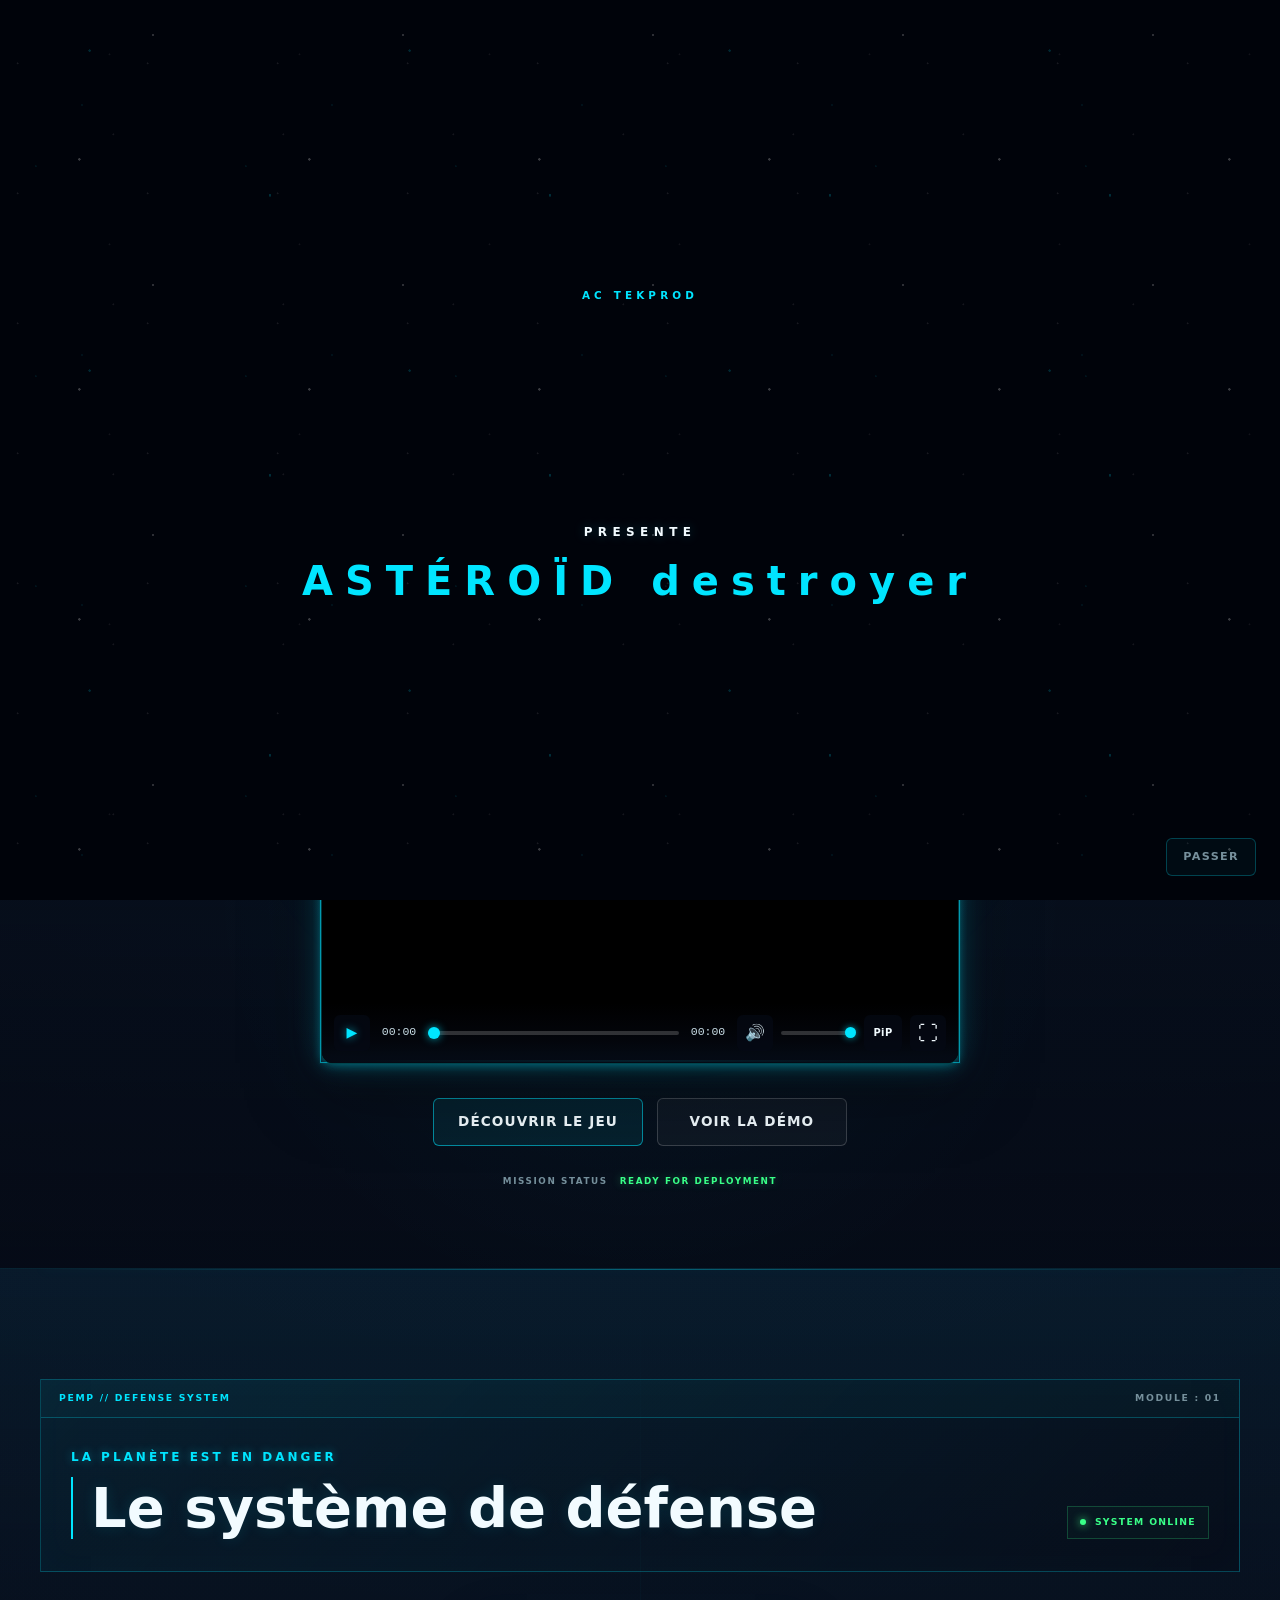
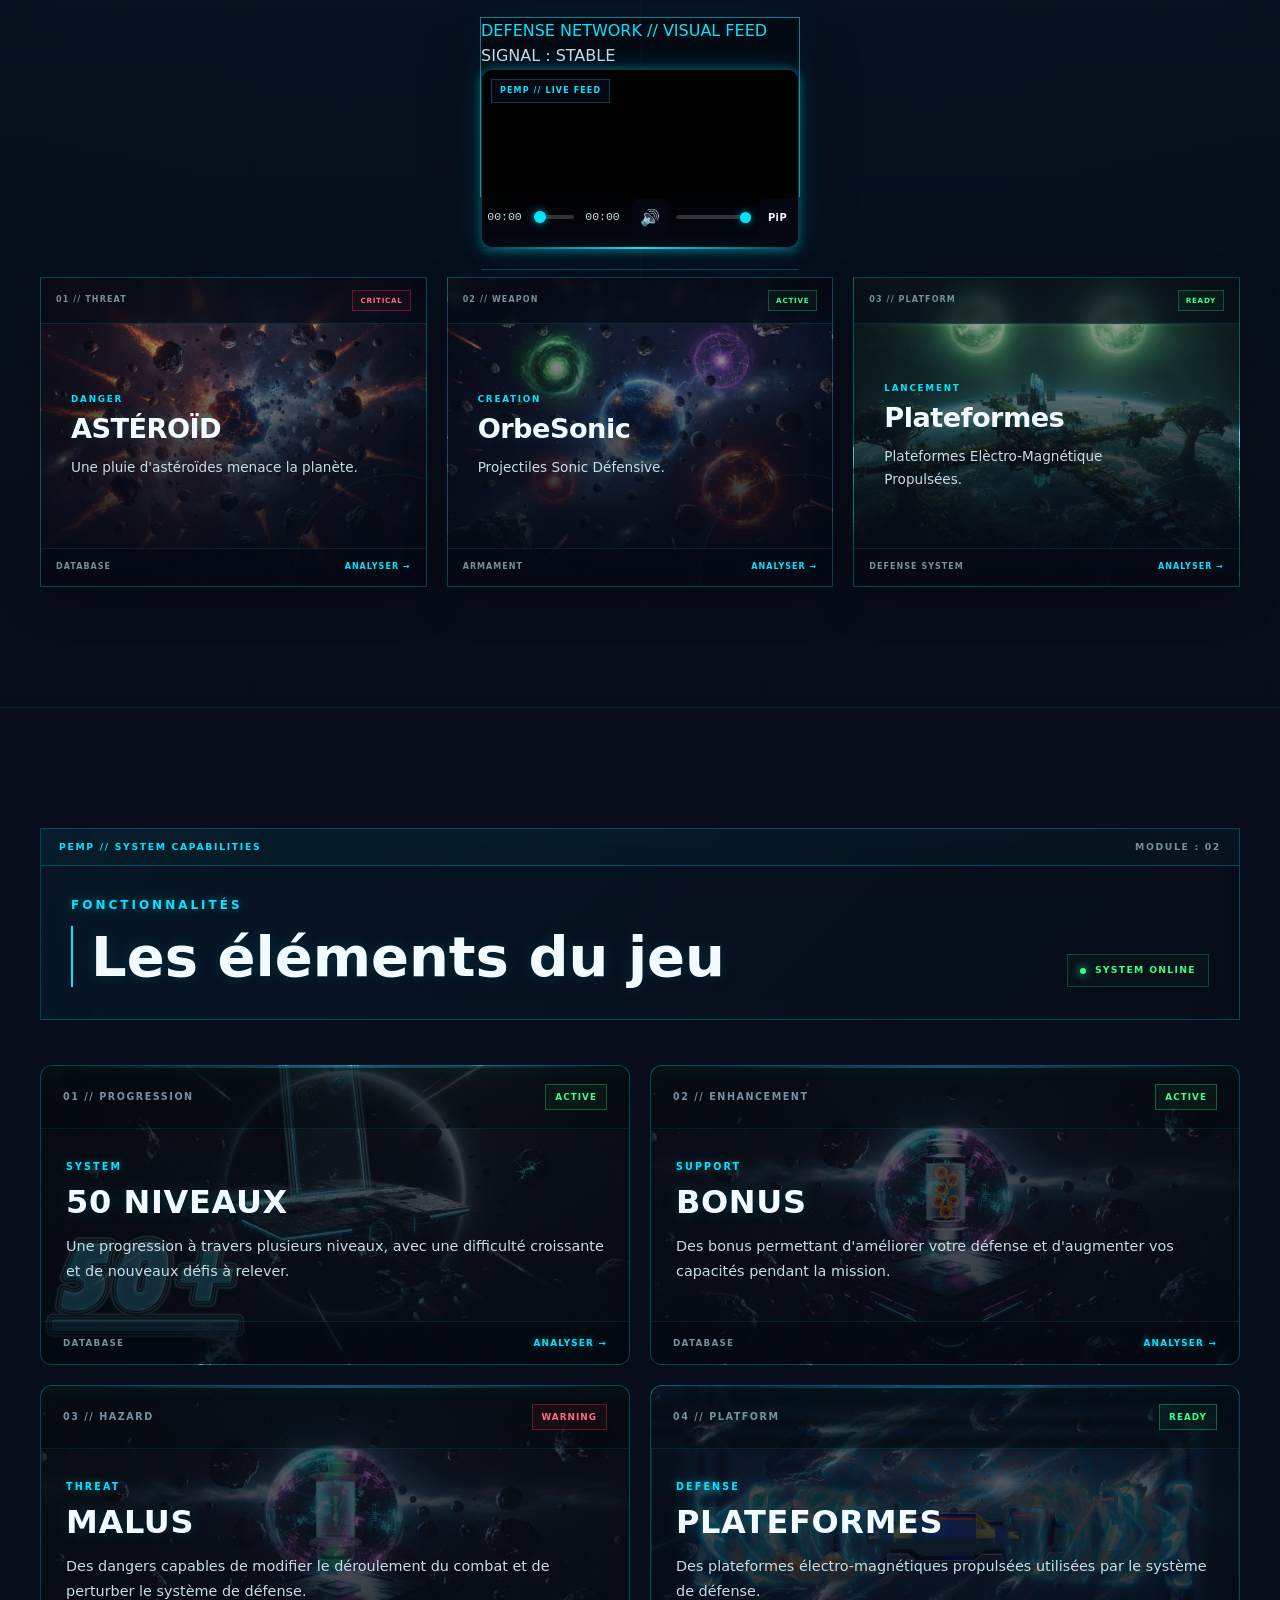
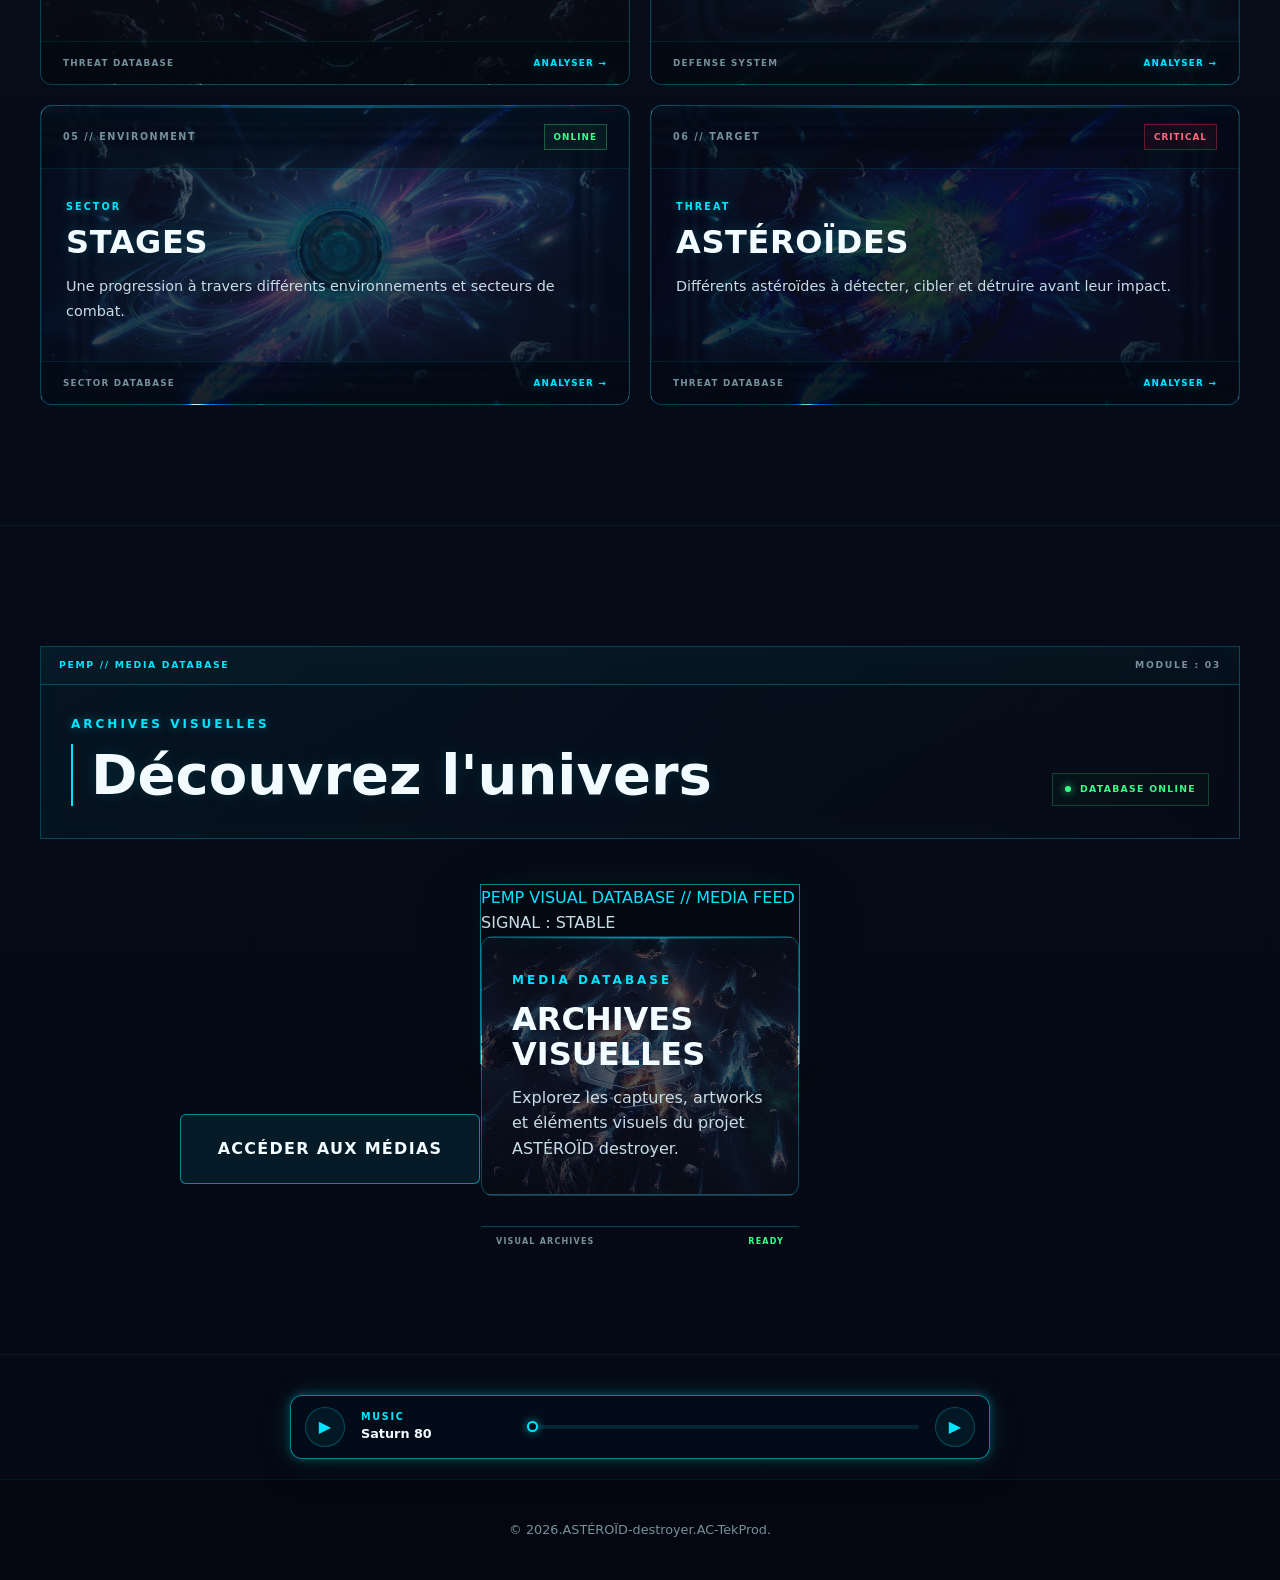
==== index.html @ c59e317c "Update index.html" ====
<!DOCTYPE html>
<html lang="fr">
<head>
    <meta charset="UTF-8">

    <meta name="viewport" content="width=device-width, initial-scale=1.0">

    <meta name="description" content="Asteroid Destroyer — Défendez la planète contre les astéroïdes.">

    <title>ASTÉROÏD destroyer</title>

    <link rel="stylesheet" href="css/style.css">
    <link rel="stylesheet" href="css/responsive.css">
    <link rel="stylesheet" href="css/animations.css">
    <link rel="stylesheet" href="css/video-player.css">
    <link rel="stylesheet" href="css/music-player.css">

</head>

<body>

    <!-- =====================================================
     INTRODUCTION
     ===================================================== -->

<div
    id="intro"
    class="intro"
    aria-hidden="false"
>

        <div class="intro-stars"></div>

        <div class="intro-content">

        <div class="intro-particles"></div>

        <img
             class="intro-asteroid"
             src="gif/meteor.gif"
             alt="BIENVENU"
>

        <div class="intro-sonic"></div>

        <div class="intro-brand">

    <p class="intro-logo-subtitle">
        AC TEKPROD
    </p>

    <div class="intro-logo">

        <div class="intro-radar"></div>

        <div class="intro-scan"></div>

        <img
            src="gif/logo.gif"
            alt="ASTÉROÏD destroyer"
        >

    </div>

    <h1>
        PRESENTE
    </h1>

    <p class="intro-logo-name">
        ASTÉROÏD destroyer
    </p>

</div>

    </div>

    <button
        id="intro-skip"
        class="intro-skip"
        type="button"
    >
        Passer
    </button>

</div>


    <!-- SITE PRINCIPAL -->
    <div id="site">

       <!-- NAVIGATION -->
<header id="header">

    <nav class="navbar">

        <!-- LOGO -->
        <a href="index.html" class="logo">
            ASTÉROÏD destroyer
        </a>


        <!-- BOUTON MENU MOBILE -->
        <button
            class="menu-toggle"
            type="button"
            aria-label="Ouvrir le menu"
            aria-expanded="false"
            aria-controls="main-menu"
        >
            <span></span>
            <span></span>
            <span></span>
        </button>


        <!-- MENU -->
        <div
            class="nav-menu"
            id="main-menu"
        >

            <a
            href="index.html"
            class="nav-link"
        >
                Accueil
            </a>

        <a
            href="jeu.html"
            class="nav-link"
        >
                Le jeu
            </a>

            <a
                href="medias.html"
                class="nav-link"
            >
                Médias
            </a>

            <a
                href="demo.html"
                class="nav-link"
            >
                Démo
            </a>

        </div>

    </nav>

</header>

        <!-- =====================
               CONTENU PRINCIPAL
             ===================== --> 
        
        <main>

<!-- =====================================================
 HERO
 ===================================================== -->

<section id="hero" class="briefing-hero">

    <div class="hero-content">

        <div class="briefing-header">
            <span>PEMP // COMMAND NETWORK</span>
            <span>CONNECTION : ONLINE</span>
        </div>

        <p class="hero-label">
            DÉFENDEZ LA PLANÈTE
        </p>

        <div class="briefing-alert">
            <span class="briefing-alert-dot"></span>
            MENACE PLANÉTAIRE DÉTECTÉE
        </div>

        <h1>
            <span>ASTÉROÏD</span>
            <span>destroyer</span>
        </h1>

        <p class="hero-description">
            La planète est sous attaque.
            Prenez le contrôle du système de défense
            et détruisez les astéroïdes avant l'impact.
        </p>

        <div class="briefing-status-grid">

            <div>
                <span>MENACE</span>
                <strong>CRITIQUE</strong>
            </div>

            <div>
                <span>DÉFENSE</span>
                <strong class="status-online">ACTIVE</strong>
            </div>

            <div>
                <span>SYSTÈME</span>
                <strong>PEMP</strong>
            </div>

        </div>

        <p class="hero-gameplay-label">
            APERÇU DU GAMEPLAY
        </p>

        <div class="video-placeholder video-size-large">

            <video
                data-video-player
                preload="metadata"
                poster="gif/logo.gif"
            >

                <source
                    src="video/Teaser.mp4"
                    type="video/mp4"
                >

                Votre navigateur ne supporte pas la lecture vidéo.

            </video>

        </div>

        <div class="hero-actions">

            <a
                href="jeu.html"
                class="btn"
            >
                Découvrir le jeu
            </a>

            <a
                href="demo.html"
                class="btn btn-secondary"
            >
                Voir la démo
            </a>

        </div>

        <div class="briefing-footer">
            <span>MISSION STATUS</span>
            <strong>READY FOR DEPLOYMENT</strong>
        </div>

    </div>

</section>


<!-- =================================================
 CONCEPT
 ===================================================== -->

<section id="concept" class="command-section">

    <div class="section-content">

        <!-- EN-TÊTE DU BRIEFING -->

        <div class="command-section-header">

            <div class="command-section-topline">
                <span>PEMP // DEFENSE SYSTEM</span>
                <span>MODULE : 01</span>
            </div>

            <div class="command-section-title">

                <div>
                    <p class="section-label">
                        La planète est en danger
                    </p>

                    <h2>
                        Le système de défense
                    </h2>
                </div>

                <div class="command-status">
                    <span class="command-status-dot"></span>
                    SYSTEM ONLINE
                </div>

            </div>

        </div>


        <!-- VIDÉO DE PRÉSENTATION -->

        <div class="command-feed">

            <div class="command-feed-header">

                <span>
                    DEFENSE NETWORK // VISUAL FEED
                </span>

                <span>
                    SIGNAL : STABLE
                </span>

            </div>

            <div class="video-placeholder video-size-small-landscape">

                <video
                    data-video-player
                    preload="metadata"
                    poster="gif/logo.gif"
                >

                    <source
                        src="video/presentation.mp4"
                        type="video/mp4"
                    >

                    Votre navigateur ne supporte pas la lecture vidéo.

                </video>

            </div>

            <div class="command-feed-footer">

                <span>PEMP VISUAL DATABASE</span>

                <span>READY</span>

            </div>

        </div>


        <!-- SYSTÈMES -->

        <div class="concept-flow">

            <a
                href="asteroid.html"
                class="concept-item concept-asteroid"
            >

                <div class="concept-item-header">
                    <span>01 // THREAT</span>
                    <span class="concept-status danger">
                        CRITICAL
                    </span>
                </div>

                <div class="concept-item-content">

                    <span class="concept-category">
                        DANGER
                    </span>

                    <h3>
                        ASTÉROÏD
                    </h3>

                    <p>
                        Une pluie d'astéroïdes menace la planète.
                    </p>

                </div>

                <div class="concept-item-footer">
                    <span>DATABASE</span>
                    <span>ANALYSER →</span>
                </div>

            </a>


            <a
                href="orbesonic.html"
                class="concept-item concept-orbesonic"
            >

                <div class="concept-item-header">
                    <span>02 // WEAPON</span>
                    <span class="concept-status online">
                        ACTIVE
                    </span>
                </div>

                <div class="concept-item-content">

                    <span class="concept-category">
                        CREATION
                    </span>

                    <h3>
                        OrbeSonic
                    </h3>

                    <p>
                        Projectiles Sonic Défensive.
                    </p>

                </div>

                <div class="concept-item-footer">
                    <span>ARMAMENT</span>
                    <span>ANALYSER →</span>
                </div>

            </a>


            <a
                href="plateformes.html"
                class="concept-item concept-defense"
            >

                <div class="concept-item-header">
                    <span>03 // PLATFORM</span>
                    <span class="concept-status online">
                        READY
                    </span>
                </div>

                <div class="concept-item-content">

                    <span class="concept-category">
                        LANCEMENT
                    </span>

                    <h3>
                        Plateformes
                    </h3>

                    <p>
                        Plateformes Elèctro-Magnétique Propulsées.
                    </p>

                </div>

                <div class="concept-item-footer">
                    <span>DEFENSE SYSTEM</span>
                    <span>ANALYSER →</span>
                </div>

            </a>

        </div>

    </div>

</section>



    <!-- =================================================
     FONCTIONNALITÉS
     MODULE 02 // SYSTEM 
     ================================================= -->

<section id="features" class="command-section features-section">

    <div class="section-content">

        <!-- EN-TÊTE DU MODULE -->

        <div class="command-section-header">

            <div class="command-section-topline">
                <span>PEMP // SYSTEM CAPABILITIES</span>
                <span>MODULE : 02</span>
            </div>

            <div class="command-section-title">

                <div>
                    <p class="section-label">
                        Fonctionnalités
                    </p>

                    <h2>
                        Les éléments du jeu
                    </h2>
                </div>

                <div class="command-status">
                    <span class="command-status-dot"></span>
                    SYSTEM ONLINE
                </div>

            </div>

        </div>


        <!-- GRILLE DES FONCTIONNALITÉS -->

        <div class="features-grid">


            <!-- 01 — NIVEAUX -->

            <article class="feature-card feature-niveaux">

                <div class="feature-card-header">
                    <span>01 // PROGRESSION</span>

                    <span class="feature-status online">
                        ACTIVE
                    </span>
                </div>

                <div class="feature-card-content">

                    <span class="feature-category">
                        SYSTEM
                    </span>

                    <h3>
                        50 NIVEAUX
                    </h3>

                    <p>
                        Une progression à travers plusieurs niveaux,
                        avec une difficulté croissante et de nouveaux
                        défis à relever.
                    </p>

                </div>

                <div class="feature-card-footer">
                    <span>DATABASE</span>
                    <span>ANALYSER →</span>
                </div>

            </article>


            <!-- 02 — BONUS -->

            <article class="feature-card feature-bonus">

                <div class="feature-card-header">
                    <span>02 // ENHANCEMENT</span>

                    <span class="feature-status online">
                        ACTIVE
                    </span>
                </div>

                <div class="feature-card-content">

                    <span class="feature-category">
                        SUPPORT
                    </span>

                    <h3>
                        BONUS
                    </h3>

                    <p>
                        Des bonus permettant d'améliorer votre défense
                        et d'augmenter vos capacités pendant la mission.
                    </p>

                </div>

                <div class="feature-card-footer">
                    <span>DATABASE</span>
                    <span>ANALYSER →</span>
                </div>

            </article>


            <!-- 03 — MALUS -->

            <article class="feature-card feature-malus">

                <div class="feature-card-header">
                    <span>03 // HAZARD</span>

                    <span class="feature-status danger">
                        WARNING
                    </span>
                </div>

                <div class="feature-card-content">

                    <span class="feature-category">
                        THREAT
                    </span>

                    <h3>
                        MALUS
                    </h3>

                    <p>
                        Des dangers capables de modifier le déroulement
                        du combat et de perturber le système de défense.
                    </p>

                </div>

                <div class="feature-card-footer">
                    <span>THREAT DATABASE</span>
                    <span>ANALYSER →</span>
                </div>

            </article>


            <!-- 04 — PLATEFORMES -->

            <article class="feature-card feature-plateformes">

                <div class="feature-card-header">
                    <span>04 // PLATFORM</span>

                    <span class="feature-status online">
                        READY
                    </span>
                </div>

                <div class="feature-card-content">

                    <span class="feature-category">
                        DEFENSE
                    </span>

                    <h3>
                        PLATEFORMES
                    </h3>

                    <p>
                        Des plateformes électro-magnétiques propulsées
                        utilisées par le système de défense.
                    </p>

                </div>

                <div class="feature-card-footer">
                    <span>DEFENSE SYSTEM</span>
                    <span>ANALYSER →</span>
                </div>

            </article>


            <!-- 05 — STAGES -->

            <article class="feature-card feature-stages">

                <div class="feature-card-header">
                    <span>05 // ENVIRONMENT</span>

                    <span class="feature-status online">
                        ONLINE
                    </span>
                </div>

                <div class="feature-card-content">

                    <span class="feature-category">
                        SECTOR
                    </span>

                    <h3>
                        STAGES
                    </h3>

                    <p>
                        Une progression à travers différents
                        environnements et secteurs de combat.
                    </p>

                </div>

                <div class="feature-card-footer">
                    <span>SECTOR DATABASE</span>
                    <span>ANALYSER →</span>
                </div>

            </article>


            <!-- 06 — ASTÉROÏDES -->

            <article class="feature-card feature-asteroides">

                <div class="feature-card-header">
                    <span>06 // TARGET</span>

                    <span class="feature-status danger">
                        CRITICAL
                    </span>
                </div>

                <div class="feature-card-content">

                    <span class="feature-category">
                        THREAT
                    </span>

                    <h3>
                        ASTÉROÏDES
                    </h3>

                    <p>
                        Différents astéroïdes à détecter, cibler
                        et détruire avant leur impact.
                    </p>

                </div>

                <div class="feature-card-footer">
                    <span>THREAT DATABASE</span>
                    <span>ANALYSER →</span>
                </div>

            </article>

        </div>

    </div>

</section>



     <!-- =================================================
     MÉDIAS
     ================================================= -->

<section id="media-preview" class="command-section">

    <div class="section-content">

        <!-- EN-TÊTE DU MODULE -->

        <div class="command-section-header">

            <div class="command-section-topline">
                <span>PEMP // MEDIA DATABASE</span>
                <span>MODULE : 03</span>
            </div>

            <div class="command-section-title">

                <div>

                    <p class="section-label">
                        Archives visuelles
                    </p>

                    <h2>
                        Découvrez l'univers
                    </h2>

                </div>

                <div class="command-status">
                    <span class="command-status-dot"></span>
                    DATABASE ONLINE
                </div>

            </div>

        </div>


        <!-- FEED MÉDIA -->

        <div class="command-feed">

            <div class="command-feed-header">

                <span>
                    PEMP VISUAL DATABASE // MEDIA FEED
                </span>

                <span>
                    SIGNAL : STABLE
                </span>

            </div>


            <!-- IMAGE + LIEN CONSERVÉS -->

            <a
                href="medias.html"
                class="media-preview-grid"
            >

                <span>
                    MEDIA DATABASE
                </span>

                <h3>
                    ARCHIVES VISUELLES
                </h3>

                <p>
                    Explorez les captures, artworks et éléments
                    visuels du projet ASTÉROÏD destroyer.
                </p>

            </a>


            <div class="command-feed-footer">

                <span>
                    VISUAL ARCHIVES
                </span>

                <span>
                    READY
                </span>

            </div>

        </div>


        <!-- ACTION -->

        <div class="media-page-actions">

            <a
                href="medias.html"
                class="btn"
            >
                Accéder aux médias
            </a>

        </div>

    </div>

</section>

                <!-- =====================================================
         MINI LECTEUR MUSIQUE
         ===================================================== -->

        <div
            class="mini-music-player"
            data-mini-music-player
        >

            <button
                type="button"
                class="mini-music-button"
                data-mini-music-play
                aria-label="Lire la musique"
            >
                ▶
            </button>

            <div class="mini-music-info">

                <span
                    class="mini-music-label"
                >
                    MUSIC
                </span>

                <span
                    class="mini-music-title"
                    data-mini-music-title
                >
                    A vos postes
                </span>

            </div>

            <input
                type="range"
                class="mini-music-progress"
                data-mini-music-progress
                min="0"
                max="100"
                value="0"
                step="0.1"
                aria-label="Progression de la musique"
            >

            <button
                type="button"
                class="mini-music-button"
                data-mini-music-next
                aria-label="Musique suivante"
            >
                ▶
            </button>

        </div>


        <!-- FOOTER -->
        <footer id="footer">

            <p>
                © 2026.ASTÉROÏD-destroyer.AC-TekProd.
            </p>

        </footer>

    </div>


    <!-- JAVASCRIPT -->
    <script
    type="module"
        
    src="js/main.js"
></script>
        
     <script
        src="js/mini-music-player.js"
></script>


</body>
</html>
---- css/style.css ----
/* =========================================================
   ASTEROIDE.DESTROYER
   DESIGN GLOBAL
   ========================================================= */


/* =========================================================
   1. VARIABLES VISUELLES
   ========================================================= */

:root {

    /* Couleurs principales */
    --color-space: #050914;
    --color-space-light: #0a1224;

    --color-cyan: #00e5ff;
    --color-cyan-light: #8ff7ff;
    --color-cyan-dark: #007c91;

    --color-white: #f2fbff;
    --color-text: #c8dce5;
    --color-text-muted: #76909c;

    /* Astéroïdes */
    --color-asteroid: #ff6a00;
    --color-asteroid-light: #ffb347;

    /* Danger */
    --color-danger: #ff304f;
    --color-danger-light: #ff6b7f;

    /* Bonus */
    --color-bonus: #39ff88;
    --color-bonus-light: #9affc2;

    /* Interface */
    --color-border: rgba(0, 229, 255, 0.25);
    --color-border-strong: rgba(0, 229, 255, 0.55);

    --color-glass: rgba(7, 18, 34, 0.72);
    --color-glass-light: rgba(15, 35, 55, 0.55);

    /* Ombres / Glow */
    --glow-cyan:
        0 0 10px rgba(0, 229, 255, 0.35),
        0 0 30px rgba(0, 229, 255, 0.15);

    --glow-danger:
        0 0 10px rgba(255, 48, 79, 0.4),
        0 0 30px rgba(255, 48, 79, 0.15);

    --glow-asteroid:
        0 0 12px rgba(255, 106, 0, 0.4),
        0 0 30px rgba(255, 106, 0, 0.15);

    /* Typographie */
    --font-main:
        Inter,
        system-ui,
        -apple-system,
        BlinkMacSystemFont,
        "Segoe UI",
        sans-serif;

    /* Dimensions */
    --content-width: 1200px;

    --header-height: 76px;

    --radius-small: 6px;
    --radius-medium: 12px;
    --radius-large: 20px;

    /* Transitions */
    --transition-fast: 0.2s ease;
    --transition-normal: 0.35s ease;
}


/* =========================================================
   2. RESET
   ========================================================= */

* {
    margin: 0;
    padding: 0;
    box-sizing: border-box;
}


html {
    scroll-behavior: smooth;
}


body {
    min-height: 100vh;

    background:
        radial-gradient(
            circle at 50% 0%,
            rgba(0, 229, 255, 0.08),
            transparent 45%
        ),
        linear-gradient(
            180deg,
            var(--color-space-light),
            var(--color-space)
        );

    color: var(--color-text);

    font-family: var(--font-main);

    line-height: 1.6;

    overflow-x: hidden;
}


/* =========================================================
   3. ELEMENTS GÉNÉRAUX
   ========================================================= */

img {
    display: block;
    max-width: 100%;
}


a {
    color: inherit;
    text-decoration: none;
}


button,
a {
    -webkit-tap-highlight-color: transparent;
}


button {
    font: inherit;
}


/* =========================================================
   4. CONTENEUR GLOBAL
   ========================================================= */

.section-content {
    width: min(
        calc(100% - 40px),
        var(--content-width)
    );

    margin: 0 auto;
}


/* =========================================================
   5. SECTIONS
   ========================================================= */

main section {
    position: relative;

    padding: 120px 0;

    border-bottom:
        1px solid rgba(0, 229, 255, 0.08);
}


/* =========================================================
   6. TITRES
   ========================================================= */

.section-label {
    margin-bottom: 12px;

    color: var(--color-cyan);

    font-size: 0.75rem;

    font-weight: 700;

    letter-spacing: 0.25em;

    text-transform: uppercase;

    text-shadow:
        0 0 10px rgba(0, 229, 255, 0.4);
}


h1,
h2,
h3 {
    color: var(--color-white);

    line-height: 1.1;
}


h2 {
    margin-bottom: 40px;

    font-size: clamp(
        2rem,
        5vw,
        3.5rem
    );
}


/* =========================================================
   7. BOUTONS
   ========================================================= */

.btn {
    display: inline-flex;

    align-items: center;
    justify-content: center;

    min-height: 48px;

    padding: 12px 24px;

    border:
        1px solid var(--color-border-strong);

    border-radius: var(--radius-small);

    background:
        rgba(0, 229, 255, 0.08);

    color: var(--color-white);

    font-size: 0.85rem;

    font-weight: 700;

    letter-spacing: 0.08em;

    text-transform: uppercase;

    transition:
        background var(--transition-normal),
        border-color var(--transition-normal),
        box-shadow var(--transition-normal),
        transform var(--transition-normal);
}


.btn:hover {
    background:
        rgba(0, 229, 255, 0.16);

    border-color:
        var(--color-cyan);

    box-shadow:
        var(--glow-cyan);

    transform:
        translateY(-2px);
}


.btn-secondary {
    background:
        rgba(255, 255, 255, 0.03);

    border-color:
        rgba(255, 255, 255, 0.18);
}


/* =========================================================
   8. HERO
   ========================================================= */

#hero {
    min-height: 100vh;

    display: flex;

    align-items: center;

    justify-content: center;

    text-align: center;

    overflow: hidden;

    position: relative;

    padding-top: 140px;

    padding-bottom: 100px;

    background:
        radial-gradient(
            circle at 50% 38%,
            rgba(0, 229, 255, 0.13),
            transparent 25%
        ),
        radial-gradient(
            circle at 50% 45%,
            rgba(0, 229, 255, 0.06),
            transparent 48%
        ),
        radial-gradient(
            circle at 15% 80%,
            rgba(0, 229, 255, 0.05),
            transparent 25%
        ),
        radial-gradient(
            circle at 85% 20%,
            rgba(0, 229, 255, 0.04),
            transparent 25%
        );

    isolation: isolate;
}


#hero::before {
    content: "";

    position: absolute;

    top: 50%;
    left: 50%;

    width: 520px;
    height: 520px;

    border:
        1px solid rgba(0, 229, 255, 0.12);

    border-radius: 50%;

    transform:
        translate(-50%, -50%);

    box-shadow:
        0 0 60px rgba(0, 229, 255, 0.06),
        inset 0 0 60px rgba(0, 229, 255, 0.04);

    pointer-events: none;

    z-index: -1;
}


#hero::after {
    content: "";

    position: absolute;

    top: 50%;
    left: 50%;

    width: 760px;
    height: 760px;

    border:
        1px solid rgba(0, 229, 255, 0.04);

    border-radius: 50%;

    transform:
        translate(-50%, -50%);

    box-shadow:
        0 0 100px rgba(0, 229, 255, 0.05);

    pointer-events: none;

    z-index: -1;
}


.hero-content {
    width: min(
        1000px,
        calc(100% - 40px)
    );

    margin: 0 auto;

    position: relative;

    z-index: 2;

    animation:
        hero-enter 1.2s ease-out both;
}


.hero-label {
    margin-bottom: 18px;

    color: var(--color-cyan);

    font-size: 0.8rem;

    font-weight: 700;

    letter-spacing: 0.35em;

    text-transform: uppercase;

    text-shadow:
        0 0 10px rgba(0, 229, 255, 0.6),
        0 0 30px rgba(0, 229, 255, 0.3);
}


.hero-content h1 {
    margin-bottom: 26px;

    color: var(--color-white);

    font-size: clamp(
        3.5rem,
        10vw,
        8rem
    );

    letter-spacing: -0.05em;

    line-height: 0.9;

    text-shadow:
        0 0 15px rgba(0, 229, 255, 0.4),
        0 0 40px rgba(0, 229, 255, 0.25),
        0 0 90px rgba(0, 229, 255, 0.12);

    animation:
        hero-title-glow 4s ease-in-out infinite;
}


.hero-content h1 span {
    display: block;

    line-height: 1;
}


.hero-content h1 span:first-child {
    margin-left: 0;

    font-size: 85%;
}


.hero-content h1 span:last-child {
    margin-top: 4px;

    margin-left: 280px;

    color: var(--color-cyan);

    font-size: 35%;

    letter-spacing: 0.02em;

    text-shadow:
        0 0 10px rgba(0, 229, 255, 0.7),
        0 0 30px rgba(0, 229, 255, 0.5),
        0 0 60px rgba(0, 229, 255, 0.25);
}


.hero-description {
    max-width: 620px;

    margin: 0 auto 28px;

    color: var(--color-text);

    font-size: 1.05rem;

    line-height: 1.8;

    text-shadow:
        0 0 15px rgba(0, 0, 0, 0.5);
}


.hero-gameplay-label {
    margin-bottom: 16px;

    color: var(--color-cyan);

    font-size: 0.7rem;

    font-weight: 700;

    letter-spacing: 0.28em;

    text-transform: uppercase;

    text-shadow:
        0 0 10px rgba(0, 229, 255, 0.6),
        0 0 25px rgba(0, 229, 255, 0.25);
}


.hero-actions {
    display: flex;

    flex-wrap: wrap;

    justify-content: center;

    gap: 14px;

    margin-top: 49px;
}


@keyframes hero-enter {

    from {
        opacity: 0;

        transform:
            translateY(30px)
            scale(0.97);
    }

    to {
        opacity: 1;

        transform:
            translateY(0)
            scale(1);
    }

}


@keyframes hero-title-glow {

    0%,
    100% {
        filter:
            brightness(1);
    }

    50% {
        filter:
            brightness(1.12);
    }

}


@media (max-width: 600px) {

    #hero {
        padding-top: 120px;

        padding-bottom: 80px;
    }


    #hero::before {
        width: 320px;
        height: 320px;
    }


    #hero::after {
        width: 500px;
        height: 500px;
    }


    .hero-content h1 span:last-child {
        margin-left: 160px;
    }


    .hero-description {
        font-size: 0.95rem;
    }

}

/* =========================================================
   ACCUEIL
   BRIEFING PRÉ-COMBAT
   ASTÉROÏD DESTROYER
   ========================================================= */


/* =========================================================
   HERO — COMMAND CENTER
   ========================================================= */

#hero.briefing-hero {

    min-height: 100vh;

    padding-top: 120px;
    padding-bottom: 80px;

    background:
        radial-gradient(
            circle at 50% 35%,
            rgba(0, 229, 255, 0.10),
            transparent 25%
        ),
        radial-gradient(
            circle at 50% 70%,
            rgba(0, 229, 255, 0.04),
            transparent 40%
        ),
        linear-gradient(
            180deg,
            rgba(5, 9, 20, 0.25),
            rgba(5, 9, 20, 0.85)
        );
}


/* =========================================================
   BANDEAU COMMAND
   ========================================================= */

.briefing-header {

    display: flex;

    justify-content: space-between;

    align-items: center;

    max-width: 900px;

    margin: 0 auto 35px;

    padding: 10px 16px;

    border-top:
        1px solid var(--color-border);

    border-bottom:
        1px solid var(--color-border);

    color: var(--color-text-muted);

    font-size: 0.6rem;

    font-weight: 800;

    letter-spacing: 0.18em;

    text-transform: uppercase;

    background:
        rgba(0, 229, 255, 0.025);
}


.briefing-header span:first-child {

    color:
        var(--color-cyan);
}


/* =========================================================
   ALERTE
   ========================================================= */

.briefing-alert {

    display: inline-flex;

    align-items: center;

    gap: 10px;

    margin-bottom: 20px;

    padding: 8px 14px;

    border:
        1px solid rgba(255, 48, 79, 0.35);

    background:
        rgba(255, 48, 79, 0.05);

    color:
        var(--color-danger-light);

    font-size: 0.65rem;

    font-weight: 800;

    letter-spacing: 0.18em;

    text-shadow:
        0 0 10px rgba(255, 48, 79, 0.3);
}


.briefing-alert-dot {

    width: 7px;

    height: 7px;

    border-radius: 50%;

    background:
        var(--color-danger);

    box-shadow:
        0 0 8px var(--color-danger);

    animation:
        briefing-danger-pulse 1.4s infinite;
}


@keyframes briefing-danger-pulse {

    0%,
    100% {
        opacity: 1;
    }

    50% {
        opacity: 0.3;
    }

}


/* =========================================================
   TITRE
   ========================================================= */

#hero.briefing-hero .hero-content h1 {

    margin-bottom: 25px;

    text-shadow:
        0 0 15px rgba(0, 229, 255, 0.5),
        0 0 45px rgba(0, 229, 255, 0.25),
        0 0 100px rgba(0, 229, 255, 0.12);
}


#hero.briefing-hero .hero-label {

    margin-bottom: 15px;

    letter-spacing: 0.35em;
}


/* =========================================================
   DESCRIPTION
   ========================================================= */

#hero.briefing-hero .hero-description {

    max-width: 650px;

    margin-bottom: 28px;

    padding-left: 20px;
    padding-right: 20px;

    color:
        var(--color-text);

    font-size: 1rem;

    line-height: 1.85;
}


/* =========================================================
   STATUT OPÉRATIONNEL
   ========================================================= */

.briefing-status-grid {

    display: grid;

    grid-template-columns:
        repeat(3, 1fr);

    width: min(
        650px,
        100%
    );

    margin: 30px auto 35px;

    border:
        1px solid var(--color-border);

    background:
        rgba(5, 15, 28, 0.65);

    box-shadow:
        0 10px 40px rgba(0, 0, 0, 0.2);
}


.briefing-status-grid > div {

    padding: 17px 15px;

    border-right:
        1px solid var(--color-border);
}


.briefing-status-grid > div:last-child {

    border-right: none;
}


.briefing-status-grid span {

    display: block;

    margin-bottom: 5px;

    color:
        var(--color-text-muted);

    font-size: 0.55rem;

    font-weight: 700;

    letter-spacing: 0.18em;
}


.briefing-status-grid strong {

    color:
        var(--color-danger-light);

    font-size: 0.75rem;

    letter-spacing: 0.1em;

    text-shadow:
        0 0 8px rgba(255, 48, 79, 0.25);
}


.briefing-status-grid .status-online {

    color:
        var(--color-bonus);

    text-shadow:
        0 0 8px rgba(57, 255, 136, 0.3);
}


/* =========================================================
   GAMEPLAY
   ========================================================= */

#hero.briefing-hero .hero-gameplay-label {

    margin-top: 25px;

    margin-bottom: 15px;
}


/* =========================================================
   VIDÉO
   ========================================================= */

#hero.briefing-hero .video-placeholder {

    position: relative;

    border:
        1px solid var(--color-border-strong);

    box-shadow:
        0 0 0 1px rgba(0, 229, 255, 0.03),
        0 0 35px rgba(0, 229, 255, 0.10),
        0 25px 70px rgba(0, 0, 0, 0.35);
}


#hero.briefing-hero .video-placeholder::before {

    content: "LIVE // GAMEPLAY FEED";

    position: absolute;

    top: 10px;
    left: 10px;

    z-index: 3;

    padding: 5px 9px;

    background:
        rgba(5, 9, 20, 0.85);

    border:
        1px solid var(--color-border);

    color:
        var(--color-cyan);

    font-size: 0.55rem;

    font-weight: 800;

    letter-spacing: 0.15em;
}


#hero.briefing-hero .video-placeholder::after {

    content: "";

    position: absolute;

    left: 0;
    bottom: 0;

    width: 100%;
    height: 2px;

    background:
        linear-gradient(
            90deg,
            transparent,
            var(--color-cyan),
            transparent
        );

    box-shadow:
        0 0 15px rgba(0, 229, 255, 0.7);

    pointer-events: none;
}


/* =========================================================
   BOUTONS
   ========================================================= */

#hero.briefing-hero .hero-actions {

    margin-top: 35px;
}


#hero.briefing-hero .hero-actions .btn {

    min-width: 190px;
}


/* =========================================================
   STATUS FINAL
   ========================================================= */

.briefing-footer {

    display: flex;

    align-items: center;

    justify-content: center;

    gap: 12px;

    margin-top: 28px;

    color:
        var(--color-text-muted);

    font-size: 0.55rem;

    font-weight: 700;

    letter-spacing: 0.18em;
}


.briefing-footer strong {

    color:
        var(--color-bonus);

    text-shadow:
        0 0 8px rgba(57, 255, 136, 0.35);
}


/* =========================================================
   SECTIONS — STYLE BRIEFING
   ========================================================= */

.briefing-section {

    position: relative;
}


/* =========================================================
   CONCEPT
   ========================================================= */

#concept.briefing-section {

    background:
        linear-gradient(
            180deg,
            rgba(0, 229, 255, 0.025),
            transparent 25%,
            rgba(0, 229, 255, 0.015)
        );
}


#concept.briefing-section .section-label::before {

    content: "01 // ";

    color:
        var(--color-text-muted);
}


#concept.briefing-section h2 {

    position: relative;

    padding-left: 18px;

    border-left:
        2px solid var(--color-cyan);
}


/* =========================================================
   FONCTIONNALITÉS
   ========================================================= */

#features.briefing-section {

    background:
        rgba(0, 0, 0, 0.08);
}


#features.briefing-section .section-label::before {

    content: "02 // ";

    color:
        var(--color-text-muted);
}


#features.briefing-section h2 {

    position: relative;

    padding-left: 18px;

    border-left:
        2px solid var(--color-cyan);
}


/* =========================================================
   MÉDIAS
   ========================================================= */

#media-preview.briefing-section {

    background:
        linear-gradient(
            180deg,
            rgba(0, 229, 255, 0.015),
            rgba(0, 229, 255, 0.035)
        );
}


#media-preview.briefing-section .section-label::before {

    content: "03 // ";

    color:
        var(--color-text-muted);
}


#media-preview.briefing-section h2 {

    position: relative;

    padding-left: 18px;

    border-left:
        2px solid var(--color-cyan);
}


/* =========================================================
   EFFET TERMINAL / LIGNES TECHNIQUES
   ========================================================= */

#concept.briefing-section::before,
#features.briefing-section::before,
#media-preview.briefing-section::before {

    content: "";

    position: absolute;

    top: 0;
    left: 50%;

    width: min(
        1200px,
        calc(100% - 40px)
    );

    height: 1px;

    transform:
        translateX(-50%);

    background:
        linear-gradient(
            90deg,
            transparent,
            rgba(0, 229, 255, 0.25),
            transparent
        );

    pointer-events: none;
}

/* =========================================================
   MODULE COMMAND
   SECTION CONCEPT
   ========================================================= */


/* =========================================================
   SECTION
   ========================================================= */

#concept.command-section {

    position: relative;

    overflow: hidden;

    padding-top: 110px;
    padding-bottom: 120px;

    background:
        linear-gradient(
            180deg,
            rgba(0, 229, 255, 0.025),
            rgba(5, 9, 20, 0.25) 35%,
            rgba(0, 0, 0, 0.12)
        );
}


/* lignes techniques verticales */

#concept.command-section::before {

    content: "";

    position: absolute;

    top: 0;
    bottom: 0;

    left: 50%;

    width: 1px;

    background:
        linear-gradient(
            180deg,
            transparent,
            rgba(0, 229, 255, 0.035),
            transparent
        );

    pointer-events: none;
}


/* ligne horizontale supérieure */

#concept.command-section::after {

    content: "";

    position: absolute;

    top: 0;
    left: 50%;

    width: min(
        1200px,
        calc(100% - 40px)
    );

    height: 1px;

    transform:
        translateX(-50%);

    background:
        linear-gradient(
            90deg,
            transparent,
            rgba(0, 229, 255, 0.35),
            transparent
        );

    box-shadow:
        0 0 12px rgba(0, 229, 255, 0.15);
}


/* =========================================================
   HEADER
   ========================================================= */

.command-section-header {

    margin-bottom: 45px;

    border:
        1px solid var(--color-border);

    background:
        linear-gradient(
            135deg,
            rgba(0, 229, 255, 0.045),
            rgba(5, 9, 20, 0.5)
        );

    box-shadow:
        inset 0 0 35px rgba(0, 229, 255, 0.018);

}


/* =========================================================
   TOPLINE
   ========================================================= */

.command-section-topline {

    display: flex;

    align-items: center;

    justify-content: space-between;

    padding: 11px 18px;

    border-bottom:
        1px solid var(--color-border);

    background:
        rgba(0, 229, 255, 0.025);

    color:
        var(--color-text-muted);

    font-size: 0.58rem;

    font-weight: 800;

    letter-spacing: 0.18em;

    text-transform: uppercase;
}


.command-section-topline span:first-child {

    color:
        var(--color-cyan);

}


/* =========================================================
   TITRE
   ========================================================= */

.command-section-title {

    display: flex;

    align-items: flex-end;

    justify-content: space-between;

    gap: 30px;

    padding: 30px 30px 32px;
}


.command-section-title .section-label {

    margin-bottom: 10px;
}


.command-section-title h2 {

    margin-bottom: 0;

    padding-left: 18px;

    border-left:
        2px solid var(--color-cyan);

    text-shadow:
        0 0 15px rgba(0, 229, 255, 0.12);
}


/* =========================================================
   STATUS
   ========================================================= */

.command-status {

    display: inline-flex;

    align-items: center;

    gap: 9px;

    padding: 8px 12px;

    border:
        1px solid rgba(57, 255, 136, 0.22);

    background:
        rgba(57, 255, 136, 0.025);

    color:
        var(--color-bonus);

    font-size: 0.58rem;

    font-weight: 800;

    letter-spacing: 0.14em;

    white-space: nowrap;
}


.command-status-dot {

    width: 6px;
    height: 6px;

    border-radius: 50%;

    background:
        var(--color-bonus);

    box-shadow:
        0 0 8px var(--color-bonus);

    animation:
        command-status-pulse 1.8s ease-in-out infinite;
}


@keyframes command-status-pulse {

    0%,
    100% {
        opacity: 1;
    }

    50% {
        opacity: 0.35;
    }

}


/* =========================================================
   VIDEO / FEED
   ========================================================= */

.command-feed {
    width: 320px;
    height: 180px;

    margin: 0 auto 20px;

    padding: 0;

    border:
        1px solid var(--color-border-strong);

    background:
        rgba(3, 9, 17, 0.85);

    box-shadow:
        0 20px 60px rgba(0, 0, 0, 0.3),
        0 0 30px rgba(0, 229, 255, 0.06);
}


    padding: 0;

    border:
        1px solid var(--color-border-strong);

    background:
        rgba(3, 9, 17, 0.85);

    box-shadow:
        0 20px 60px rgba(0, 0, 0, 0.3),
        0 0 30px rgba(0, 229, 255, 0.06);
}


/* bandeau */

.command-feed-header {

    display: flex;

    align-items: center;

    justify-content: space-between;

    gap: 20px;

    padding: 10px 15px;

    border-bottom:
        1px solid var(--color-border);

    background:
        rgba(0, 229, 255, 0.035);

    color:
        var(--color-text-muted);

    font-size: 0.55rem;

    font-weight: 800;

    letter-spacing: 0.16em;
}


.command-feed-header span:first-child {

    color:
        var(--color-cyan);
}


/* vidéo */

.command-feed .video-placeholder {

    margin: 0;

    width: 100%;

    border: none;

    box-shadow: none;
}


.command-feed .video-placeholder::before {

    content: "PEMP // LIVE FEED";

    position: absolute;

    top: 10px;
    left: 10px;

    z-index: 5;

    padding: 5px 8px;

    border:
        1px solid var(--color-border);

    background:
        rgba(5, 9, 20, 0.88);

    color:
        var(--color-cyan);

    font-size: 0.5rem;

    font-weight: 800;

    letter-spacing: 0.14em;
}


.command-feed .video-placeholder::after {

    content: "";

    position: absolute;

    left: 0;
    bottom: 0;

    width: 100%;
    height: 2px;

    background:
        linear-gradient(
            90deg,
            transparent,
            var(--color-cyan),
            transparent
        );

    box-shadow:
        0 0 12px rgba(0, 229, 255, 0.8);

    pointer-events: none;
}


/* footer du feed */

.command-feed-footer {

    display: flex;

    align-items: center;

    justify-content: space-between;

    padding: 9px 15px;

    border-top:
        1px solid var(--color-border);

    color:
        var(--color-text-muted);

    font-size: 0.5rem;

    font-weight: 800;

    letter-spacing: 0.15em;
}


.command-feed-footer span:last-child {

    color:
        var(--color-bonus);
}


/* =========================================================
   CARTES CONCEPT
   ========================================================= */

#concept .concept-flow {

    display: grid;

    grid-template-columns:
        repeat(3, 1fr);

    gap: 20px;

    margin-top: 80px !important;
}


#concept .concept-item {

    position: relative;

    min-height: 310px;

    display: flex;

    flex-direction: column;

    justify-content: space-between;

    padding: 0;

    overflow: hidden;

    border:
        1px solid var(--color-border);

    border-radius: 0;

    background-color:
        rgba(5, 15, 28, 0.85);

    box-shadow:
        0 15px 40px rgba(0, 0, 0, 0.2);

    transition:
        transform var(--transition-normal),
        border-color var(--transition-normal),
        box-shadow var(--transition-normal);
}


/* =========================================================
   OVERLAY IMAGE
   ========================================================= */

#concept .concept-item::before {

    content: "";

    position: absolute;

    inset: 0;

    width: auto;
    height: auto;

    background:
        linear-gradient(
            180deg,
            rgba(5, 9, 20, 0.28),
            rgba(5, 9, 20, 0.72) 55%,
            rgba(5, 9, 20, 0.96)
        );

    box-shadow: none;

    opacity: 1;

    z-index: 0;
}


#concept .concept-item::after {

    content: "";

    position: absolute;

    right: -70px;
    bottom: -90px;

    width: 200px;
    height: 200px;

    border:
        1px solid rgba(0, 229, 255, 0.08);

    border-radius: 50%;

    box-shadow:
        0 0 50px rgba(0, 229, 255, 0.04);

    pointer-events: none;

    z-index: 1;
}


/* =========================================================
   IMAGE DE FOND
   ========================================================= */

#concept .concept-asteroid {

    background-image:
        url("../img/icon/asteroid.png");

    background-size:
        cover;

    background-position:
        center;
}


#concept .concept-orbesonic {

    background-image:
        url("../img/icon/orbesonic.png");

    background-size:
        cover;

    background-position:
        center;
}


#concept .concept-defense {

    background-image:
        url("../img/icon/defense.png");

    background-size:
        cover;

    background-position:
        center;
}


/* =========================================================
   HEADER CARTE
   ========================================================= */

.concept-item-header {

    position: relative;

    z-index: 3;

    display: flex;

    align-items: center;

    justify-content: space-between;

    gap: 10px;

    padding: 12px 15px;

    border-bottom:
        1px solid rgba(0, 229, 255, 0.14);

    background:
        rgba(5, 9, 20, 0.7);

    backdrop-filter:
        blur(5px);

    -webkit-backdrop-filter:
        blur(5px);

    color:
        var(--color-text-muted);

    font-size: 0.5rem;

    font-weight: 800;

    letter-spacing: 0.14em;
}


/* =========================================================
   STATUS CARTES
   ========================================================= */

.concept-status {

    padding: 4px 7px;

    border:
        1px solid rgba(0, 229, 255, 0.2);

    font-size: 0.45rem;

    letter-spacing: 0.1em;
}


.concept-status.danger {

    color:
        var(--color-danger-light);

    border-color:
        rgba(255, 48, 79, 0.35);

    background:
        rgba(255, 48, 79, 0.05);
}


.concept-status.online {

    color:
        var(--color-bonus);

    border-color:
        rgba(57, 255, 136, 0.25);

    background:
        rgba(57, 255, 136, 0.04);
}


/* =========================================================
   CONTENU CARTE
   ========================================================= */

.concept-item-content {

    position: relative;

    z-index: 3;

    padding: 30px;
}


.concept-category {

    display: block;

    margin-bottom: 8px;

    color:
        var(--color-cyan);

    font-size: 0.55rem;

    font-weight: 800;

    letter-spacing: 0.2em;

    text-transform: uppercase;
}


.concept-item h3 {

    margin-bottom: 12px;

    color:
        var(--color-white);

    font-size: 1.7rem;

    letter-spacing: -0.02em;

    text-shadow:
        0 0 15px rgba(0, 229, 255, 0.15);
}


.concept-item p {

    max-width: 300px;

    color:
        var(--color-text);

    font-size: 0.85rem;

    line-height: 1.7;
}


/* =========================================================
   FOOTER CARTE
   ========================================================= */

.concept-item-footer {

    position: relative;

    z-index: 3;

    display: flex;

    align-items: center;

    justify-content: space-between;

    padding: 12px 15px;

    border-top:
        1px solid rgba(0, 229, 255, 0.12);

    background:
        rgba(5, 9, 20, 0.75);

    color:
        var(--color-text-muted);

    font-size: 0.5rem;

    font-weight: 800;

    letter-spacing: 0.13em;
}


.concept-item-footer span:last-child {

    color:
        var(--color-cyan);

}


/* =========================================================
   HOVER
   ========================================================= */

#concept .concept-item:hover {

    transform:
        translateY(-7px);

    border-color:
        var(--color-border-strong);

    box-shadow:
        0 0 20px rgba(0, 229, 255, 0.12),
        0 20px 55px rgba(0, 0, 0, 0.35);
}


#concept .concept-item:hover::before {

    background:
        linear-gradient(
            180deg,
            rgba(5, 9, 20, 0.15),
            rgba(5, 9, 20, 0.62) 50%,
            rgba(5, 9, 20, 0.96)
        );
}


/* =========================================================
   ASTÉROÏDE = ACCENT ROUGE
   ========================================================= */

#concept .concept-asteroid:hover {

    border-color:
        rgba(255, 48, 79, 0.55);

    box-shadow:
        0 0 25px rgba(255, 48, 79, 0.12),
        0 20px 55px rgba(0, 0, 0, 0.35);
}


/* =========================================================
   TAILLES DES LECTEURS VIDÉO
   ========================================================= */

/* Grande vidéo — 640 × 360 */
.video-size-large {
    width: 640px;
    height: 360px;
}


/* Petite vidéo paysage — 320 × 180 */
.video-size-small-landscape {
    width: 320px;
    height: 180px;
}


/* Petite vidéo portrait — 180 × 320 */
.video-size-small-portrait {
    width: 180px;
    height: 320px;
}


/* Centrage de tous les lecteurs */
.video-placeholder {
    margin-left: auto;
    margin-right: auto;

    position: relative;
}


/* La vidéo occupe exactement son lecteur */
.video-placeholder video {
    display: block;

    width: 100%;
    height: 100%;

    object-fit: contain;

    background: #000;
}



/* =========================================================
   10. CONCEPT
   ========================================================= */

#concept {
    overflow: hidden;

    background:
        linear-gradient(
            180deg,
            rgba(0, 229, 255, 0.015),
            transparent 35%,
            rgba(0, 229, 255, 0.025)
        );
}

/* ESPACE SOUS LA VIDÉO DE PRÉSENTATION */

#concept .video-size-small-landscape {
    margin-bottom: 20px;
}


.concept-flow {
    display: grid;

    grid-template-columns:
        repeat(3, 1fr);

    gap: 24px;
}


.concept-item {
    position: relative;

    min-height: 260px;

    padding: 34px 30px;

    overflow: hidden;

    border:
        1px solid var(--color-border);

    border-radius:
        var(--radius-medium);

    background:
        linear-gradient(
            145deg,
            rgba(15, 35, 55, 0.72),
            rgba(5, 15, 28, 0.82)
        );

    backdrop-filter:
        blur(12px);

    -webkit-backdrop-filter:
        blur(12px);

    box-shadow:
        inset 0 1px 0 rgba(255, 255, 255, 0.025),
        0 15px 40px rgba(0, 0, 0, 0.18);

    transition:
        border-color var(--transition-normal),
        box-shadow var(--transition-normal),
        transform var(--transition-normal);
}


.concept-item::before {
    content: "";

    position: absolute;

    top: 0;
    left: 0;

    width: 100%;
    height: 2px;

    background:
        linear-gradient(
            90deg,
            transparent,
            var(--color-cyan),
            transparent
        );

    box-shadow:
        0 0 15px rgba(0, 229, 255, 0.7);

    opacity: 0.35;

    transition:
        opacity var(--transition-normal);
}


.concept-item::after {
    content: "";

    position: absolute;

    right: -80px;
    bottom: -100px;

    width: 220px;
    height: 220px;

    border:
        1px solid rgba(0, 229, 255, 0.08);

    border-radius: 50%;

    box-shadow:
        0 0 40px rgba(0, 229, 255, 0.04);

    pointer-events: none;
}


.concept-item:hover {
    border-color:
        var(--color-border-strong);

    box-shadow:
        var(--glow-cyan),
        inset 0 1px 0 rgba(255, 255, 255, 0.04);

    transform:
        translateY(-8px);
}


.concept-item:hover::before {
    opacity: 1;
}

/* =========================================================
   FONDS DES CARTES CONCEPT
   ========================================================= */

.concept-item {
    background-size: cover;

    background-position: center;

    background-repeat: no-repeat;
}


.concept-asteroid {
    background-image:
        linear-gradient(
            rgba(5, 9, 20, 0.68),
            rgba(5, 9, 20, 0.68)
        ),
        url("../img/icon/asteroid.png");
}


.concept-orbesonic {
    background-image:
        linear-gradient(
            rgba(5, 9, 20, 0.68),
            rgba(5, 9, 20, 0.68)
        ),
        url("../img/icon/orbesonic.png");
}


.concept-defense {
    background-image:
        linear-gradient(
            rgba(5, 9, 20, 0.68),
            rgba(5, 9, 20, 0.68)
        ),
        url("../img/icon/defense.png");
}

/* =========================================================
   EFFET CLIC DES CARTES CONCEPT
   ========================================================= */

.concept-item:active {
    transform: translateY(0) scale(0.98);

    border-color:
        var(--color-cyan);

    box-shadow:
        0 0 10px rgba(0, 229, 255, 0.7),
        0 0 30px rgba(0, 229, 255, 0.3);

    transition:
        transform 0.08s ease,
        box-shadow 0.08s ease,
        border-color 0.08s ease;
}


/* =========================================================
   11. FONCTIONNALITÉS
   MODULE 02 // SYSTEM CAPABILITIES
   ========================================================= */

.features-section {
    position: relative;
}


/* =========================================================
   GRILLE
   ========================================================= */

.features-grid {
    display: grid;

    grid-template-columns:
        repeat(2, 1fr);

    gap: 20px;

    width: 100%;

    margin-top: 30px;
}


/* =========================================================
   CARTE
   ========================================================= */

.feature-card {
    position: relative;

    min-height: 300px;

    display: flex;

    flex-direction: column;

    overflow: hidden;

    padding: 0;

    border:
        1px solid var(--color-border);

    border-radius:
        var(--radius-medium);

    background-color:
        rgba(5, 15, 28, 0.82);

    background-size: cover;

    background-position: center;

    background-repeat: no-repeat;

    box-shadow:
        inset 0 1px 0 rgba(255, 255, 255, 0.025);

    transition:
        border-color var(--transition-normal),
        box-shadow var(--transition-normal),
        transform var(--transition-normal);
}


/* =========================================================
   OVERLAY COMMUN
   ========================================================= */

.feature-card::before {
    content: "";

    position: absolute;

    inset: 0;

    z-index: 0;

    background:
        linear-gradient(
            180deg,
            rgba(5, 9, 20, 0.62),
            rgba(5, 9, 20, 0.82)
        );

    pointer-events: none;
}


/* =========================================================
   LIGNE CYAN SUPÉRIEURE
   ========================================================= */

.feature-card::after {
    content: "";

    position: absolute;

    top: 0;
    left: 0;

    width: 100%;
    height: 2px;

    z-index: 3;

    background:
        linear-gradient(
            90deg,
            transparent,
            var(--color-cyan),
            transparent
        );

    box-shadow:
        0 0 15px rgba(0, 229, 255, 0.7);

    opacity: 0.35;

    transition:
        opacity var(--transition-normal);
}


/* =========================================================
   CONTENU AU-DESSUS DE L'IMAGE
   ========================================================= */

.feature-card-header,
.feature-card-content,
.feature-card-footer {
    position: relative;

    z-index: 2;
}


/* =========================================================
   HEADER
   ========================================================= */

.feature-card-header {
    display: flex;

    align-items: center;

    justify-content: space-between;

    gap: 15px;

    padding: 18px 22px;

    border-bottom:
        1px solid rgba(0, 229, 255, 0.1);

    background:
        rgba(0, 8, 15, 0.38);

    color:
        var(--color-text-muted);

    font-size: 0.6rem;

    font-weight: 800;

    letter-spacing: 0.16em;
}


/* =========================================================
   STATUT
   ========================================================= */

.feature-status {
    display: inline-flex;

    align-items: center;

    padding: 5px 9px;

    border:
        1px solid rgba(57, 255, 136, 0.3);

    background:
        rgba(57, 255, 136, 0.05);

    color:
        var(--color-bonus);

    font-size: 0.55rem;

    letter-spacing: 0.12em;
}


.feature-status.danger {
    border-color:
        rgba(255, 48, 79, 0.35);

    background:
        rgba(255, 48, 79, 0.06);

    color:
        var(--color-danger-light);
}


/* =========================================================
   CONTENU
   ========================================================= */

.feature-card-content {
    flex: 1;

    padding: 30px 25px 25px;
}


.feature-category {
    display: block;

    margin-bottom: 10px;

    color:
        var(--color-cyan);

    font-size: 0.6rem;

    font-weight: 800;

    letter-spacing: 0.22em;

    text-shadow:
        0 0 10px rgba(0, 229, 255, 0.4);
}


.feature-card h3 {
    margin-bottom: 14px;

    color:
        var(--color-white);

    font-size: clamp(
        1.4rem,
        2.5vw,
        2rem
    );

    letter-spacing: 0.02em;

    text-shadow:
        0 0 15px rgba(0, 229, 255, 0.18);
}


.feature-card p {
    max-width: 560px;

    margin: 0;

    color:
        var(--color-text);

    font-size: 0.9rem;

    line-height: 1.75;
}


/* =========================================================
   FOOTER
   ========================================================= */

.feature-card-footer {
    display: flex;

    align-items: center;

    justify-content: space-between;

    gap: 15px;

    padding: 14px 22px;

    border-top:
        1px solid rgba(0, 229, 255, 0.1);

    background:
        rgba(0, 8, 15, 0.42);

    color:
        var(--color-text-muted);

    font-size: 0.55rem;

    font-weight: 800;

    letter-spacing: 0.14em;
}


.feature-card-footer span:last-child {
    color:
        var(--color-cyan);

    text-shadow:
        0 0 8px rgba(0, 229, 255, 0.4);
}


/* =========================================================
   HOVER
   ========================================================= */

.feature-card:hover {
    border-color:
        var(--color-border-strong);

    box-shadow:
        var(--glow-cyan),
        inset 0 1px 0 rgba(255, 255, 255, 0.04);

    transform:
        translateY(-6px);
}


.feature-card:hover::after {
    opacity: 1;
}


/* =========================================================
   FONDS DES CARTES
   ========================================================= */

.feature-niveaux {
    background-image:
        url("../img/artwork/NIVO.jpg");
}


.feature-bonus {
    background-image:
        url("../img/artwork/BONUS.jpg");
}


.feature-malus {
    background-image:
        url("../img/artwork/MALUS.jpg");
}


.feature-plateformes {
    background-image:
        url("../img/artwork/PLATEFORME.jpg");
}


.feature-stages {
    background-image:
        url("../img/artwork/ORBESONIC.jpg");
}


.feature-asteroides {
    background-image:
        url("../img/artwork/asteroid.jpg");
}


/* =========================================================
   EFFET ACTIVE
   ========================================================= */

.feature-card:active {
    transform:
        translateY(0)
        scale(0.985);

    border-color:
        var(--color-cyan);

    box-shadow:
        0 0 10px rgba(0, 229, 255, 0.7),
        0 0 30px rgba(0, 229, 255, 0.3);
}

/* =========================================================
   12. MÉDIAS
   ========================================================= */

.media-preview-grid {
    position: relative;

    display: block;

    min-height: 180px;

    margin-bottom: 30px;

    padding: 34px 30px;

    overflow: hidden;

    border:
        1px solid var(--color-border);

    border-radius:
        var(--radius-medium);

    background-image:
        linear-gradient(
            rgba(5, 9, 20, 0.68),
            rgba(5, 9, 20, 0.68)
        ),
        url("../img/artwork/01.png");

    background-size: cover;

    background-position: center;

    background-repeat: no-repeat;

    color: var(--color-white);

    transition:
        border-color var(--transition-normal),
        box-shadow var(--transition-normal),
        transform var(--transition-normal);
}


.media-preview-grid::before {
    content: "";

    position: absolute;

    top: 0;
    left: 0;

    width: 100%;
    height: 2px;

    background:
        linear-gradient(
            90deg,
            transparent,
            var(--color-cyan),
            transparent
        );

    box-shadow:
        0 0 15px rgba(0, 229, 255, 0.7);

    opacity: 0.35;

    transition:
        opacity var(--transition-normal);
}


.media-preview-grid span,
.media-preview-grid h3,
.media-preview-grid p {
    position: relative;

    z-index: 1;
}


.media-preview-grid span {
    display: block;

    margin-bottom: 12px;

    color: var(--color-cyan);

    font-size: 0.75rem;

    font-weight: 700;

    letter-spacing: 0.25em;

    text-transform: uppercase;
}


.media-preview-grid h3 {
    margin-bottom: 12px;

    font-size: 2rem;
}


.media-preview-grid p {
    max-width: 500px;

    color: var(--color-text);
}


.media-preview-grid:hover {
    border-color:
        var(--color-border-strong);

    box-shadow:
        var(--glow-cyan);

    transform:
        translateY(-8px);
}


.media-preview-grid:hover::before {
    opacity: 1;
}


/* =========================================================
   13. DÉMO
   ========================================================= */

#demo-preview {
    text-align: center;
}


#demo-preview .section-content {
    display: flex;

    flex-direction: column;

    align-items: center;
}


#demo-preview p {
    margin-bottom: 30px;

    color: var(--color-text-muted);
}


/* =========================================================
   14. FOOTER
   ========================================================= */

#footer {
    padding: 40px 20px;

    border-top:
        1px solid rgba(0, 229, 255, 0.08);

    background:
        rgba(0, 0, 0, 0.25);

    color: var(--color-text-muted);

    text-align: center;

    font-size: 0.8rem;
}

/* =========================================================
   NAVIGATION
   ========================================================= */

#header {
    position: fixed;

    top: 0;
    left: 0;

    width: 100%;
    height: var(--header-height);

    z-index: 1000;

    border-bottom:
        1px solid rgba(0, 229, 255, 0.14);

    background:
        linear-gradient(
            180deg,
            rgba(5, 12, 25, 0.88),
            rgba(5, 9, 20, 0.72)
        );

    backdrop-filter:
        blur(16px);

    -webkit-backdrop-filter:
        blur(16px);

    box-shadow:
        0 4px 30px rgba(0, 0, 0, 0.25),
        0 1px 0 rgba(0, 229, 255, 0.04);
}

#header::after {
    content: "";

    position: absolute;

    left: 0;
    bottom: -1px;

    width: 100%;
    height: 1px;

    background:
        linear-gradient(
            90deg,
            transparent 0%,
            rgba(0, 229, 255, 0.08) 20%,
            rgba(0, 229, 255, 0.65) 50%,
            rgba(0, 229, 255, 0.08) 80%,
            transparent 100%
        );

    opacity: 0.7;

    pointer-events: none;
}


.navbar {
    width: min(
        calc(100% - 40px),
        var(--content-width)
    );

    height: 100%;

    margin: 0 auto;

    display: flex;

    align-items: center;

    justify-content: space-between;
}


/* LOGO */

.logo {
    position: relative;

    color: var(--color-white);

    font-size: 0.95rem;

    font-weight: 800;

    letter-spacing: 0.08em;

    text-transform: uppercase;

    text-shadow:
        0 0 12px rgba(0, 229, 255, 0.25);

    transition:
        color var(--transition-normal),
        text-shadow var(--transition-normal);
}


.logo::before {
    content: "◈";

    display: inline-block;

    margin-right: 8px;

    color: var(--color-cyan);

    font-size: 0.75rem;

    text-shadow:
        0 0 10px rgba(0, 229, 255, 0.7);
}


.logo:hover {
    color: var(--color-cyan);

    text-shadow:
        var(--glow-cyan);
}


/* MENU */

.nav-menu {
    display: flex;

    align-items: center;

    gap: 8px;
}


.nav-link {
    position: relative;

    display: flex;

    align-items: center;

    min-height: 42px;

    padding: 8px 14px;

    border: 1px solid transparent;

    color: var(--color-text-muted);

    font-size: 0.75rem;

    font-weight: 700;

    letter-spacing: 0.12em;

    text-transform: uppercase;

    transition:
        color var(--transition-normal),
        background var(--transition-normal),
        border-color var(--transition-normal),
        box-shadow var(--transition-normal);
}

.nav-link::after {
    content: "";

    position: absolute;

    left: 14px;
    right: 14px;

    bottom: 2px;

    height: 1px;

    background:
        linear-gradient(
            90deg,
            transparent,
            var(--color-cyan),
            transparent
        );

    box-shadow:
        0 0 8px rgba(0, 229, 255, 0.7);

    transform:
        scaleX(0);

    transform-origin:
        center;

    transition:
        transform var(--transition-normal);
}

.nav-link:hover {
    color: var(--color-white);

    border-color:
        rgba(0, 229, 255, 0.12);

    background:
        rgba(0, 229, 255, 0.035);

    box-shadow:
        inset 0 0 15px rgba(0, 229, 255, 0.025);
}


.nav-link.active {
    color:
        var(--color-cyan);

    text-shadow:
        0 0 10px rgba(0, 229, 255, 0.25);
}

 /* =========================================================
   ASTEROID DATABASE
   ========================================================= */

.asteroid-grid {
    display: grid;

    grid-template-columns:
        repeat(3, 1fr);

    gap: 20px;

    margin-top: 50px;
}


.asteroid-card {
    position: relative;

    padding: 0;

    overflow: hidden;

    border:
        1px solid var(--color-border);

    border-radius:
        var(--radius-medium);

    background:
        var(--color-glass);

    backdrop-filter:
        blur(10px);

    -webkit-backdrop-filter:
        blur(10px);

    transition:
        border-color var(--transition-normal),
        box-shadow var(--transition-normal),
        transform var(--transition-normal);
}


.asteroid-card:hover {
    border-color:
        var(--color-border-strong);

    box-shadow:
        var(--glow-cyan);

    transform:
        translateY(-4px);
}


.asteroid-card-image {
    width: 100%;

    height: 220px;

    background:
        rgba(0, 229, 255, 0.03);

    border-bottom:
        1px solid var(--color-border);
}


.asteroid-card-content {
    padding: 24px;
}


.asteroid-card-content h2 {
    margin-bottom: 10px;

    color: var(--color-white);

    font-size: 1.4rem;
}


.asteroid-card-content p {
    color: var(--color-text-muted);

    font-size: 0.9rem;
}
/* =========================================================
   DATABASE — ORBESONIC / PLATEFORMES
   ========================================================= */

.orbesonic-grid,
.plateformes-grid {
    display: grid;
    grid-template-columns: repeat(3, 1fr);
    gap: 2rem;
    width: 100%;
}


/* =========================================================
   IMAGES ORBESONIC
   ========================================================= */

.orbesonic-card-image {
    position: relative;
    overflow: hidden;
}

.orbesonic-card-image img {
    display: block;
    width: 100%;
    height: 100%;
    object-fit: contain;
}


/* =========================================================
   TAILLE CARTES ORBESONIC
   ========================================================= */

.orbesonic-grid {
    grid-template-columns: repeat(3, 160px);
    gap: 20px;
    justify-content: center;
}

.orbesonic-grid .asteroid-card {
    width: 160px;
    height: 160px;
}

/* =========================================================
   CENTRAGE IMAGES ORBESONIC
   ========================================================= */

.orbesonic-grid .asteroid-card-image {
    width: 100%;
    height: 160px;

    display: flex;

    align-items: center;
    justify-content: center;
}

.orbesonic-grid .asteroid-card-image img {
    width: 50%;
    height: 50%;

    margin: 0;

    object-fit: contain;
}

/* =========================================================
   IMAGES PLATEFORMES
   ========================================================= */

.asteroid-card-image {
    position: relative;
    overflow: hidden;

    width: 100%;
    height: 220px;
}

.asteroid-card-image img {
    display: block;

    width: 100%;
    height: 100%;

    object-fit: contain;
}

/* =========================================================
   PAGE STAGES
   ========================================================= */

#stages-page {
    padding-top: 140px;
}


#stages-page .section-content > p:not(.section-label) {
    margin-bottom: 40px;
}


#stages-page .stages-grid {
    display: grid;

    grid-template-columns:
        repeat(3, 1fr);

    gap: 40px 50px;

    width: 100%;

    margin-top: 50px;
}


#stages-page .stage-card {
    display: flex;

    flex-direction: column;

    align-items: center;

    width: 100%;

    padding: 20px;

    border:
        1px solid var(--color-border);

    border-radius:
        var(--radius-medium);

    background:
        rgba(5, 15, 28, 0.75);

    transition:
        border-color var(--transition-normal),
        box-shadow var(--transition-normal),
        transform var(--transition-normal);
}


#stages-page .stage-card:hover {
    border-color:
        var(--color-border-strong);

    box-shadow:
        var(--glow-cyan);

    transform:
        translateY(-4px);
}


#stages-page .stage-card-video {
    display: flex;

    align-items: center;
    justify-content: center;

    width: 100%;
}


#stages-page .stage-card h2 {
    margin-top: 16px;
    margin-bottom: 0;

    color: var(--color-cyan);

    font-size: 1rem;

    text-align: center;
}
/* =========================================================
   BOUTONS NAVIGATION MÉDIAS
   ========================================================= */

.media-page-actions {
    display: grid;

    grid-template-columns:
        1fr 1fr;

    justify-items: center;

    width: 100%;

    margin-top: 50px;
    margin-bottom: 50px;

    gap: 40px;
}


.media-page-actions .btn {
    width: 300px;

    min-height: 70px;

    padding: 20px 30px;

    font-size: 1rem;
}


.media-page-video-button {
    grid-column:
        1 / 3;

    justify-self: center;
}

/* =========================================================
   ARTWORKS
   ========================================================= */

.artworks-grid {
    display: grid;

    grid-template-columns:
        repeat(3, 1fr);

    gap: 30px;

    width: 100%;

    margin-top: 50px;
}


.artwork-card {
    width: 100%;

    overflow: hidden;

    border:
        1px solid var(--color-border);

    border-radius:
        var(--radius-medium);

    background:
        rgba(5, 15, 28, 0.75);

    transition:
        border-color var(--transition-normal),
        box-shadow var(--transition-normal),
        transform var(--transition-normal);
}


.artwork-card:hover {
    border-color:
        var(--color-border-strong);

    box-shadow:
        var(--glow-cyan);

    transform:
        translateY(-4px);
}


.artwork-card img {
    display: block;

    width: 100%;
    height: 180px;

    object-fit: cover;
}

/* =========================================================
   PAGE LE JEU
   DOSSIER CLASSIFIÉ / PEMP
   ========================================================= */


/* =========================================================
   EN-TÊTE DU DOSSIER
   ========================================================= */

.classified-header {
    position: relative;

    padding: 30px 32px 35px;

    margin-bottom: 35px;

    border:
        1px solid var(--color-border);

    border-left:
        3px solid var(--color-cyan);

    background:
        linear-gradient(
            135deg,
            rgba(0, 229, 255, 0.045),
            rgba(5, 9, 20, 0.45)
        );

    box-shadow:
        inset 0 0 40px rgba(0, 229, 255, 0.025),
        var(--glow-cyan);

    overflow: hidden;
}


.classified-header::before {
    content: "";

    position: absolute;

    top: 0;
    right: 0;

    width: 180px;
    height: 180px;

    border:
        1px solid rgba(0, 229, 255, 0.08);

    border-radius: 50%;

    transform:
        translate(40%, -40%);
}


.classified-header::after {
    content: "";

    position: absolute;

    left: 0;
    bottom: 0;

    width: 100%;
    height: 1px;

    background:
        linear-gradient(
            90deg,
            var(--color-cyan),
            transparent 75%
        );

    box-shadow:
        0 0 12px rgba(0, 229, 255, 0.6);
}


.classified-topline {
    display: flex;

    justify-content: space-between;

    gap: 20px;

    margin-bottom: 30px;

    color: var(--color-text-muted);

    font-size: 0.65rem;

    font-weight: 700;

    letter-spacing: 0.18em;
}


.classified-header h1 {
    margin-bottom: 20px;

    font-size: clamp(
        3rem,
        7vw,
        5.5rem
    );

    letter-spacing: -0.04em;

    text-shadow:
        0 0 15px rgba(0, 229, 255, 0.35),
        0 0 45px rgba(0, 229, 255, 0.12);
}


.classified-status {
    display: inline-flex;

    align-items: center;

    gap: 10px;

    padding: 7px 12px;

    border:
        1px solid rgba(255, 48, 79, 0.35);

    background:
        rgba(255, 48, 79, 0.06);

    color: var(--color-danger-light);

    font-size: 0.65rem;

    font-weight: 800;

    letter-spacing: 0.18em;
}


.status-dot {
    width: 7px;
    height: 7px;

    border-radius: 50%;

    background:
        var(--color-danger);

    box-shadow:
        0 0 8px var(--color-danger);

    animation:
        danger-pulse 1.5s infinite;
}


@keyframes danger-pulse {

    0%,
    100% {
        opacity: 1;
        box-shadow:
            0 0 8px var(--color-danger);
    }

    50% {
        opacity: 0.35;
        box-shadow:
            0 0 2px var(--color-danger);
    }

}


/* =========================================================
   DOSSIER PRINCIPAL
   ========================================================= */

.game-dossier {
    position: relative;

    max-width: 1050px;

    margin: 0 auto;

    padding: 45px;

    border:
        1px solid var(--color-border);

    background:
        linear-gradient(
            145deg,
            rgba(10, 22, 38, 0.78),
            rgba(4, 9, 18, 0.9)
        );

    box-shadow:
        0 25px 80px rgba(0, 0, 0, 0.28),
        inset 0 1px 0 rgba(255, 255, 255, 0.025);

    overflow: hidden;
}


.game-dossier::before {
    content: "PEMP // CONFIDENTIAL";

    position: absolute;

    top: 24px;
    right: -42px;

    padding: 5px 50px;

    transform: rotate(45deg);

    border:
        1px solid rgba(255, 48, 79, 0.3);

    color:
        rgba(255, 107, 127, 0.45);

    font-size: 0.55rem;

    font-weight: 800;

    letter-spacing: 0.2em;
}


/* =========================================================
   MÉTADONNÉES
   ========================================================= */

.dossier-meta {
    display: grid;

    grid-template-columns:
        repeat(4, 1fr);

    margin-bottom: 55px;

    border:
        1px solid var(--color-border);
}


.dossier-meta > div {
    min-height: 90px;

    padding: 18px 20px;

    border-right:
        1px solid var(--color-border);
}


.dossier-meta > div:last-child {
    border-right: none;
}


.dossier-meta span {
    display: block;

    margin-bottom: 7px;

    color: var(--color-text-muted);

    font-size: 0.6rem;

    font-weight: 700;

    letter-spacing: 0.2em;
}


.dossier-meta strong {
    color: var(--color-cyan);

    font-size: 0.75rem;

    letter-spacing: 0.08em;
}


.danger-text {
    color:
        var(--color-danger-light) !important;

    text-shadow:
        0 0 10px rgba(255, 48, 79, 0.35);
}


/* =========================================================
   INTRODUCTION
   ========================================================= */

.dossier-intro {
    max-width: 850px;

    margin-bottom: 75px;
}


.dossier-number {
    display: block;

    margin-bottom: 12px;

    color: var(--color-cyan);

    font-size: 0.65rem;

    font-weight: 800;

    letter-spacing: 0.25em;

    text-shadow:
        0 0 10px rgba(0, 229, 255, 0.5);
}


.dossier-intro h2 {
    margin-bottom: 28px;

    font-size: clamp(
        2rem,
        4vw,
        3.2rem
    );
}


.dossier-intro p,
.dossier-block p {
    max-width: 820px;

    margin-bottom: 20px;

    color: var(--color-text);

    font-size: 1rem;

    line-height: 1.9;
}


.lead-text {
    color: var(--color-white) !important;

    font-size: 1.2rem !important;

    line-height: 1.85 !important;
}


.warning-text {
    margin-top: 35px;

    color: var(--color-danger-light) !important;

    font-size: clamp(
        1.5rem,
        3vw,
        2.4rem
    ) !important;

    font-weight: 800;

    letter-spacing: 0.04em;

    text-transform: uppercase;

    text-shadow:
        0 0 15px rgba(255, 48, 79, 0.35);
}


/* =========================================================
   BLOCS DU DOSSIER
   ========================================================= */

.dossier-block {
    position: relative;

    margin-bottom: 50px;

    padding: 35px;

    border:
        1px solid var(--color-border);

    border-left:
        2px solid var(--color-cyan);

    background:
        rgba(0, 229, 255, 0.018);

    transition:
        border-color var(--transition-normal),
        box-shadow var(--transition-normal),
        transform var(--transition-normal);
}


.dossier-block:hover {
    border-color:
        var(--color-border-strong);

    box-shadow:
        inset 0 0 35px rgba(0, 229, 255, 0.025),
        0 0 25px rgba(0, 229, 255, 0.05);

    transform:
        translateX(4px);
}


.block-marker {
    display: flex;

    align-items: center;

    gap: 12px;

    margin-bottom: 25px;

    color: var(--color-cyan);

    font-size: 0.65rem;

    font-weight: 800;

    letter-spacing: 0.22em;
}


.block-marker span {
    display: inline-flex;

    align-items: center;
    justify-content: center;

    width: 30px;
    height: 30px;

    border:
        1px solid var(--color-border-strong);

    background:
        rgba(0, 229, 255, 0.05);

    color: var(--color-cyan);

    box-shadow:
        0 0 10px rgba(0, 229, 255, 0.08);
}


.dossier-block h2 {
    margin-bottom: 22px;

    color: var(--color-white);

    font-size: clamp(
        1.6rem,
        3vw,
        2.5rem
    );
}


.dossier-block strong {
    color: var(--color-cyan);

    font-weight: 800;
}


/* =========================================================
   MENACE
   ========================================================= */

.threat-block {
    border-left-color:
        var(--color-danger);
}


.threat-block .block-marker {
    color:
        var(--color-danger-light);
}


.threat-block .block-marker span {
    border-color:
        rgba(255, 48, 79, 0.45);

    color:
        var(--color-danger-light);
}


.threat-indicator {
    margin-top: 35px;

    padding-top: 20px;

    border-top:
        1px solid rgba(255, 48, 79, 0.15);
}


.indicator-label {
    display: block;

    margin-bottom: 10px;

    color: var(--color-text-muted);

    font-size: 0.6rem;

    font-weight: 700;

    letter-spacing: 0.18em;
}


.indicator-line {
    width: 100%;
    height: 5px;

    margin-bottom: 10px;

    background:
        rgba(255, 48, 79, 0.08);

    overflow: hidden;
}


.indicator-line span {
    display: block;

    width: 92%;
    height: 100%;

    background:
        linear-gradient(
            90deg,
            var(--color-danger-dark, #8f1528),
            var(--color-danger)
        );

    box-shadow:
        0 0 12px rgba(255, 48, 79, 0.7);
}


.indicator-value {
    color:
        var(--color-danger-light);

    font-size: 0.65rem;

    font-weight: 800;

    letter-spacing: 0.15em;
}


/* =========================================================
   SPÉCIFICATIONS TECHNIQUES
   ========================================================= */

.tech-spec {
    display: grid;

    grid-template-columns:
        repeat(3, 1fr);

    gap: 12px;

    margin-top: 35px;
}


.tech-spec-item {
    padding: 22px;

    border:
        1px solid var(--color-border);

    background:
        rgba(0, 229, 255, 0.025);
}


.tech-label {
    display: block;

    margin-bottom: 10px;

    color: var(--color-text-muted);

    font-size: 0.55rem;

    font-weight: 800;

    letter-spacing: 0.2em;
}


.tech-spec-item strong {
    display: block;

    margin-bottom: 5px;

    color: var(--color-cyan);

    font-size: 0.95rem;
}


.tech-spec-item small {
    color: var(--color-text-muted);

    font-size: 0.58rem;

    letter-spacing: 0.08em;
}


/* =========================================================
   ORBESONIC
   ========================================================= */

.orbesonic-block {
    border-left-color:
        var(--color-bonus);
}


.orbesonic-block .block-marker {
    color:
        var(--color-bonus);
}


.orbesonic-block .block-marker span {
    border-color:
        rgba(57, 255, 136, 0.35);

    color:
        var(--color-bonus);
}


.system-status {
    display: flex;

    align-items: center;

    gap: 18px;

    margin-top: 30px;

    padding: 18px 22px;

    border:
        1px solid rgba(57, 255, 136, 0.2);

    background:
        rgba(57, 255, 136, 0.025);
}


.system-icon {
    color:
        var(--color-bonus);

    font-size: 1.8rem;

    text-shadow:
        0 0 15px rgba(57, 255, 136, 0.7);
}


.system-status span:not(.system-icon) {
    display: block;

    color: var(--color-text-muted);

    font-size: 0.55rem;

    font-weight: 700;

    letter-spacing: 0.18em;
}


.system-status strong {
    display: block;

    color:
        var(--color-bonus) !important;

    font-size: 0.8rem;
}


/* =========================================================
   ANOMALIE
   ========================================================= */

.anomaly-block {
    border-left-color:
        var(--color-asteroid);
}


.anomaly-marker {
    color:
        var(--color-asteroid-light);
}


.anomaly-marker span {
    border-color:
        rgba(255, 106, 0, 0.4);

    color:
        var(--color-asteroid-light);
}


.classified-note {
    margin-top: 30px;

    padding: 22px;

    border:
        1px dashed rgba(255, 106, 0, 0.4);

    background:
        rgba(255, 106, 0, 0.035);
}


.note-header {
    display: block;

    margin-bottom: 10px;

    color:
        var(--color-asteroid-light);

    font-size: 0.65rem;

    font-weight: 800;

    letter-spacing: 0.15em;
}


.classified-note p {
    margin-bottom: 0;

    color:
        var(--color-text);
}


/* =========================================================
   SUJET INCONNU
   ========================================================= */

.unknown-block {
    border-left-color:
        var(--color-text-muted);
}


.unknown-stamp {
    display: inline-flex;

    flex-direction: column;

    margin-top: 20px;

    padding: 12px 22px;

    border:
        1px solid rgba(255, 48, 79, 0.35);

    transform:
        rotate(-2deg);

    background:
        rgba(255, 48, 79, 0.035);
}


.unknown-stamp span {
    color: var(--color-text-muted);

    font-size: 0.5rem;

    letter-spacing: 0.18em;
}


.unknown-stamp strong {
    color:
        var(--color-danger-light) !important;

    font-size: 1rem;

    letter-spacing: 0.15em;
}


/* =========================================================
   TERMINAL FINAL
   ========================================================= */

.mission-terminal {
    margin-top: 70px;

    border:
        1px solid var(--color-border-strong);

    background:
        rgba(0, 8, 15, 0.82);

    box-shadow:
        var(--glow-cyan);

    overflow: hidden;
}


.terminal-header {
    display: flex;

    justify-content: space-between;

    padding: 12px 20px;

    border-bottom:
        1px solid var(--color-border);

    background:
        rgba(0, 229, 255, 0.045);

    color: var(--color-cyan);

    font-size: 0.6rem;

    font-weight: 800;

    letter-spacing: 0.15em;
}


.terminal-content {
    padding: 45px;
}


.terminal-intro {
    margin-bottom: 18px;

    color: var(--color-text-muted);

    font-size: 0.8rem;

    letter-spacing: 0.15em;

    text-transform: uppercase;
}


.mission-alert {
    margin-bottom: 40px;

    color: var(--color-white);

    font-size: clamp(
        1.8rem,
        5vw,
        3.8rem
    );

    font-weight: 900;

    letter-spacing: -0.02em;

    line-height: 1;

    text-shadow:
        0 0 15px rgba(0, 229, 255, 0.4),
        0 0 45px rgba(0, 229, 255, 0.18);
}


.mission-sequence {
    display: grid;

    grid-template-columns:
        repeat(3, 1fr);

    gap: 1px;

    margin-bottom: 45px;

    background:
        var(--color-border);
}


.mission-sequence > div {
    display: flex;

    flex-direction: column;

    gap: 5px;

    padding: 22px;

    background:
        rgba(5, 15, 28, 0.95);
}


.mission-sequence span {
    color: var(--color-text-muted);

    font-size: 0.55rem;

    font-weight: 800;

    letter-spacing: 0.15em;
}


.mission-sequence strong {
    color: var(--color-cyan);

    font-size: 0.75rem;

    letter-spacing: 0.08em;
}


.mission-sequence em {
    color: var(--color-bonus);

    font-size: 0.55rem;

    font-style: normal;

    font-weight: 800;

    letter-spacing: 0.12em;
}


.final-command {
    display: flex;

    align-items: center;

    justify-content: space-between;

    gap: 20px;

    padding-top: 25px;

    border-top:
        1px solid var(--color-border);
}


.final-command span {
    color: var(--color-text-muted);

    font-size: 0.6rem;

    font-weight: 800;

    letter-spacing: 0.18em;
}


.final-command strong {
    color: var(--color-cyan);

    font-size: clamp(
        1.2rem,
        3vw,
        2rem
    );

    letter-spacing: 0.05em;

    text-shadow:
        0 0 15px rgba(0, 229, 255, 0.5),
        0 0 35px rgba(0, 229, 255, 0.2);
}
---- css/responsive.css ----
/* =========================================================
   ASTEROIDE.DESTROYER
   RESPONSIVE DESIGN
   ========================================================= */


/* =========================================================
   TABLETTE
   ========================================================= */

@media (max-width: 900px) {

    main section {
        padding: 90px 0;
    }

    .concept-flow,
    .features-grid {
        grid-template-columns: 1fr;
    }

    .hero-content h1 {
        font-size: clamp(
            2.8rem,
            10vw,
            5rem
        );
    }
}


/* =========================================================
   MOBILE
   ========================================================= */

@media (max-width: 600px) {

    .section-content {
        width: min(
            calc(100% - 28px),
            var(--content-width)
        );
    }

    main section {
        padding: 70px 0;
    }


    /* HERO */

    #hero {
        min-height: calc(100svh - 60px);
    }

    .hero-content {
        width:
            calc(100% - 28px);
    }

    .hero-content h1 {
        font-size: clamp(
            2.5rem,
            13vw,
            4rem
        );

        word-break: break-word;
    }

    .hero-label {
        font-size: 0.7rem;

        letter-spacing: 0.2em;
    }

    .hero-description {
        font-size: 0.95rem;
    }


    /* BOUTONS */

    .hero-actions {
        flex-direction: column;

        width: 100%;
    }

    .hero-actions .btn {
        width: 100%;
    }


    /* TITRES */

    h2 {
        margin-bottom: 30px;

        font-size: clamp(
            1.9rem,
            9vw,
            2.7rem
        );
    }


    /* CARTES */

    .concept-item,
    .feature-card {
        padding: 24px;
    }

 /* =========================================================
    MENU
    ========================================================= */

.menu-toggle {
    display: none;

    width: 42px;
    height: 42px;

    padding: 8px;

    border:
        1px solid var(--color-border);

    border-radius:
        var(--radius-small);

    background:
        rgba(0, 229, 255, 0.04);

    color:
        var(--color-white);

    cursor: pointer;
}


.menu-toggle span {
    display: block;

    width: 20px;
    height: 2px;

    margin: 4px auto;

    background:
        var(--color-cyan);

    box-shadow:
        0 0 6px rgba(0, 229, 255, 0.5);

    transition:
        transform var(--transition-normal),
        opacity var(--transition-normal);
}
 

   /* =========================================================
   page acceuil
   ========================================================= */

@media (max-width: 900px) {

    #concept .concept-flow {

        grid-template-columns:
            1fr;

    }

    #concept .concept-item {

        min-height: 280px;

    }

}


@media (max-width: 600px) {

    #concept.command-section {

        padding-top: 80px;
        padding-bottom: 90px;

    }


    .command-section-topline {

        flex-direction: column;

        align-items: flex-start;

        gap: 5px;

    }


    .command-section-title {

        flex-direction: column;

        align-items: flex-start;

        padding: 24px 20px 26px;

    }


    .command-status {

        margin-left: 18px;

    }


    .command-feed-header,
    .command-feed-footer {

        flex-direction: column;

        align-items: flex-start;

        gap: 5px;

    }


    .concept-item-content {

        padding: 25px;

    }

}

   /* =========================================================
   CENTRAGE PAGE MÉDIAS — MOBILE
   ========================================================= */

#media-page {
    text-align: center;
    padding-top: 140px;
}

#media-page .section-content {
    display: flex;

    flex-direction: column;

    align-items: center;
}

#media-page .music-player {
    width: 100%;
}


#media-page .media-page-actions {
    width: 100%;

    display: flex;

    justify-content: center;

    gap: 20px;
}

#media-page .media-page-actions .btn {
    flex: 1;

    max-width: 180px;
}



/* =========================================================
   VIDÉOS
   ========================================================= */

.video-placeholder {
    border-radius: var(--radius-small);
}


/* Grande vidéo */
.video-size-large {
    width: min(640px, calc(100vw - 28px));
    height: auto;

    aspect-ratio: 16 / 9;
}


/* Petite vidéo paysage */
.video-size-small-landscape {
    width: min(320px, calc(100vw - 28px));
    height: auto;

    aspect-ratio: 16 / 9;
}


/* Petite vidéo portrait */
.video-size-small-portrait {
    width: min(180px, calc(100vw - 28px));
    height: auto;

    aspect-ratio: 9 / 16;
}



        /* FOOTER */

    #footer {
        padding:
            30px 15px;
    }

}

/* =========================================================
   TRÈS PETITS ÉCRANS
   ========================================================= */

@media (max-width: 380px) {

    .hero-content h1 {
        font-size: 2.3rem;
    }

    .hero-label {
        font-size: 0.65rem;
    }

    .hero-description {
        font-size: 0.9rem;
    }

    .btn {
        padding:
            11px 18px;

        font-size: 0.75rem;
    }
}


/* =========================================================
   ACCESSIBILITÉ / RÉDUCTION DES ANIMATIONS
   ========================================================= */

@media (prefers-reduced-motion: reduce) {

    html {
        scroll-behavior: auto;
    }

    *,
    *::before,
    *::after {
        animation-duration: 0.01ms !important;
        animation-iteration-count: 1 !important;
        transition-duration: 0.01ms !important;
    }
}

/* =========================================================
   NAVIGATION MOBILE
   ========================================================= */

@media (max-width: 700px) {

    #header {
        height:
            var(--header-height);
    }


    .navbar {
        width:
            calc(100% - 28px);
    }


    .menu-toggle {
        display: block;

        position: relative;

        z-index: 1002;
    }


    .nav-menu {
        position: fixed;

        top: var(--header-height);

        left: 0;

        width: 100%;

        min-height:
            calc(100svh - var(--header-height));

        padding: 30px 20px;

        display: flex;

        flex-direction: column;

        align-items: stretch;

        gap: 8px;

        background:
            rgba(5, 9, 20, 0.96);

        backdrop-filter:
            blur(18px);

        -webkit-backdrop-filter:
            blur(18px);

        border-top:
            1px solid rgba(0, 229, 255, 0.08);

        opacity: 0;

        visibility: hidden;

        pointer-events: none;

        transform:
            translateY(-10px);

        transition:
            opacity var(--transition-normal),
            visibility var(--transition-normal),
            transform var(--transition-normal);
    }


    .nav-menu.is-open {
        opacity: 1;

        visibility: visible;

        pointer-events: auto;

        transform:
            translateY(0);
    }


    .nav-link {
        min-height: 54px;

        padding: 12px 16px;

        border:
            1px solid rgba(0, 229, 255, 0.08);

        border-radius:
            var(--radius-small);

        background:
            rgba(0, 229, 255, 0.025);

        font-size: 0.8rem;
    }


    .nav-link::after {
        display: none;
    }


    .nav-link.active {
        border-color:
            rgba(0, 229, 255, 0.35);

        background:
            rgba(0, 229, 255, 0.08);
    }


    /* Animation du bouton */

    .menu-toggle.is-open span:nth-child(1) {
        transform:
            translateY(6px)
            rotate(45deg);
    }


    .menu-toggle.is-open span:nth-child(2) {
        opacity: 0;
    }


    .menu-toggle.is-open span:nth-child(3) {
        transform:
            translateY(-6px)
            rotate(-45deg);
    }


    /* Empêche le site de défiler
       lorsque le menu est ouvert */

    body.menu-open {
        overflow: hidden;
    }
}

/* =======================
   RESPONSIVE page le jeu
   ======================= */

@media (max-width: 800px) {

    .game-dossier {
        padding: 25px;
    }


    .dossier-meta {
        grid-template-columns:
            repeat(2, 1fr);
    }


    .dossier-meta > div:nth-child(2) {
        border-right: none;
    }


    .dossier-meta > div:nth-child(-n + 2) {
        border-bottom:
            1px solid var(--color-border);
    }


    .tech-spec {
        grid-template-columns: 1fr;
    }


    .mission-sequence {
        grid-template-columns: 1fr;
    }


    .final-command {
        align-items: flex-start;

        flex-direction: column;
    }

}


@media (max-width: 600px) {

    .classified-header {
        padding: 25px 20px;
    }


    .classified-topline {
        flex-direction: column;

        gap: 6px;
    }


    .game-dossier {
        padding: 18px;
    }


    .dossier-meta {
        grid-template-columns: 1fr;
    }


    .dossier-meta > div {
        border-right: none;

        border-bottom:
            1px solid var(--color-border);
    }


    .dossier-meta > div:last-child {
        border-bottom: none;
    }


    .dossier-block {
        padding: 25px 20px;
    }


    .terminal-content {
        padding: 30px 20px;
    }


    .terminal-header {
        flex-direction: column;

        gap: 5px;
    }


    .mission-alert {
        line-height: 1.1;
    }

}
---- css/animations.css ----
/* =========================================================
                         ASTEROID.CSS
   ========================================================= */


/* =========================================================
   CONTENEUR
   ========================================================= */

.intro {
    position: fixed;

    inset: 0;

    z-index: 9999;

    display: flex;

    align-items: center;
    justify-content: center;

    overflow: hidden;

    background:
        #00030a;

    color: var(--color-white);

    opacity: 1;

    visibility: visible;

    transition:
        opacity 0.8s ease,
        visibility 0.8s ease;
}


.intro.is-hidden {
    opacity: 0;

    visibility: hidden;

    pointer-events: none;
}


/* =========================================================
   ESPACE — PROFONDEUR DES ÉTOILES
   ========================================================= */

.intro-stars {
    position: absolute;

    inset: 0;

    overflow: hidden;

    opacity: 0.5;
}


/* =========================================================
   ÉTOILES — ARRIÈRE-PLAN
   ========================================================= */

.intro-stars::before {

    content: "";

    position: absolute;

    inset: -10%;

    background:
        radial-gradient(
            circle at 12% 18%,
            rgba(255, 255, 255, 0.35) 0 0.7px,
            transparent 1.2px
        ),
        radial-gradient(
            circle at 42% 32%,
            rgba(255, 255, 255, 0.3) 0 0.7px,
            transparent 1.2px
        ),
        radial-gradient(
            circle at 78% 22%,
            rgba(0, 229, 255, 0.3) 0 0.7px,
            transparent 1.2px
        ),
        radial-gradient(
            circle at 25% 76%,
            rgba(255, 255, 255, 0.25) 0 0.7px,
            transparent 1.2px
        ),
        radial-gradient(
            circle at 84% 78%,
            rgba(0, 229, 255, 0.25) 0 0.7px,
            transparent 1.2px
        );

    background-size:
        130px 130px,
        170px 170px,
        210px 210px,
        190px 190px,
        250px 250px;

    opacity: 0.55;

    animation:
        intro-stars-back
        18s
        linear
        infinite;
}


/* =========================================================
   ÉTOILES — PROFONDEUR INTERMÉDIAIRE
   ========================================================= */

.intro-stars::after {

    content: "";

    position: absolute;

    inset: -15%;

    background:
        radial-gradient(
            circle at 18% 28%,
            rgba(255, 255, 255, 0.7) 0 1px,
            transparent 1.5px
        ),
        radial-gradient(
            circle at 65% 18%,
            rgba(0, 229, 255, 0.6) 0 1px,
            transparent 1.5px
        ),
        radial-gradient(
            circle at 38% 68%,
            rgba(255, 255, 255, 0.55) 0 1px,
            transparent 1.5px
        ),
        radial-gradient(
            circle at 88% 58%,
            rgba(0, 229, 255, 0.5) 0 1px,
            transparent 1.5px
        );

    background-size:
        230px 230px,
        280px 280px,
        250px 250px,
        320px 320px;

    opacity: 0.65;

    animation:
        intro-stars-mid
        11s
        linear
        infinite;
}

/* =========================================================
   MOUVEMENT DES ÉTOILES — ARRIÈRE-PLAN
   ========================================================= */

@keyframes intro-stars-back {

    0% {
        transform:
            translate3d(0, 0, 0)
            scale(1);
    }

    100% {
        transform:
            translate3d(1%, -1%, 0)
            scale(1.01);
    }

}


/* =========================================================
   MOUVEMENT DES ÉTOILES — PROFONDEUR INTERMÉDIAIRE
   ========================================================= */

@keyframes intro-stars-mid {

    0% {
        transform:
            translate3d(0, 0, 0)
            scale(1);
    }

    100% {
        transform:
            translate3d(-2%, 1.5%, 0)
            scale(1.025);
    }

}


/* =========================================================
   MOUVEMENT DES ÉTOILES — PREMIER PLAN
   ========================================================= */

@keyframes intro-stars-front {

    0% {
        transform:
            translate3d(0, 0, 0)
            scale(1);
    }

    100% {
        transform:
            translate3d(3%, -2%, 0)
            scale(1.04);
    }

}


/* =========================================================
   CONTENU
   ========================================================= */

.intro-content {
    position: relative;

    z-index: 2;

    width: 100%;
    height: 100%;

    display: flex;
    flex-direction: column;

    align-items: center;
    justify-content: center;

    text-align: center;
}

/* =========================================================
   APPROCHE CINÉMATIQUE
   ASTÉROÏDE — PLACEHOLDER
   ========================================================= */

.intro-asteroid {
    position: absolute;

    top: 0;
    left: 0;

    width: 96px;
    height: 96px;

    opacity: 0;

    transform:
        translate(-50%, -50%)
        scale(0.15);

    image-rendering:
        auto;

    backface-visibility:
        hidden;

    -webkit-backface-visibility:
        hidden;

    will-change:
        transform,
        opacity;
}




/* =========================================================
   SONIC — PLACEHOLDER
   ========================================================= */

.intro-sonic {
    position: absolute;

    left: 50%;

    top: 55%;

    width: 16px;
    height: 16px;

    border-radius: 50%;

    background:
        var(--color-white);

    box-shadow:
        0 0 10px var(--color-cyan),
        0 0 30px var(--color-cyan),
        0 0 60px rgba(0, 229, 255, 0.5);

    transform:
        translate(-50%, -50%)
        scale(0);

    opacity: 0;
}


/* =========================================================
   LOGO INTRO
   ========================================================= */

.intro-logo {
    position: relative;

    display: flex;

    align-items: center;
    justify-content: center;

    width: 280px;
    max-width: 70vw;

    margin: 0 auto;

    opacity: 0;

    transform:
        scale(0.72);

    text-align: center;

}


.intro-logo-subtitle {
    margin-bottom: 12px;

    color:
        var(--color-cyan);

    font-size: 0.65rem;

    font-weight: 700;

    letter-spacing: 0.4em;
}

.intro-logo-name {
    margin-top: -8px;

    color:
        var(--color-cyan);

    font-size:
        clamp(1.2rem, 4vw, 2.5rem);

    font-weight: 800;

    letter-spacing:
        0.3em;
}


/* =========================================================
   BOUTON PASSER
   ========================================================= */

.intro-skip {
    position: absolute;

    right: 24px;
    bottom: 24px;

    z-index: 5;

    padding: 9px 16px;

    border:
        1px solid rgba(0, 229, 255, 0.25);

    border-radius:
        var(--radius-small);

    background:
        rgba(0, 229, 255, 0.04);

    color:
        var(--color-text-muted);

    font-size: 0.7rem;

    font-weight: 700;

    letter-spacing:
        0.12em;

    text-transform:
        uppercase;

    cursor: pointer;

    transition:
        color var(--transition-normal),
        border-color var(--transition-normal),
        background var(--transition-normal);
}


.intro-skip:hover {
    color:
        var(--color-white);

    border-color:
        var(--color-cyan);

    background:
        rgba(0, 229, 255, 0.08);
}


/* =========================================================
   ACCESSIBILITÉ
   ========================================================= */

@media (prefers-reduced-motion: reduce) {

    .intro {
        display: none;
    }

}

/* =========================================================
   SÉQUENCE D'INTRO
   ========================================================= */


/* =========================================================
   ÉTOILES
   ========================================================= */

.intro-stars {
    animation:
        intro-stars-in 1.2s ease forwards;
}


@keyframes intro-stars-in {

    from {
        opacity: 0;
        transform: scale(1.05);
    }

    to {
        opacity: 0.5;
        transform: scale(1);
    }

}


/* =========================================================
   ASTÉROÏDE
   ========================================================= */

.intro-asteroid {
    animation:
        asteroid-entry 4s
        linear
        0.8s forwards;
}


@keyframes asteroid-entry {

    /* =====================================================
       DÉPART — TRÈS LOIN
       ===================================================== */

    0% {

        opacity: 0;

        transform:
            translate(5vw, 105vh)
            scale(0.15);

    }


    /* =====================================================
       APPARITION
       ===================================================== */

    10% {

        opacity: 0.2;

        transform:
            translate(8vw, 96vh)
            scale(0.18);

    }


    /* =====================================================
       APPROCHE
       ===================================================== */

    20% {

        opacity: 0.4;

        transform:
            translate(12vw, 86vh)
            scale(0.22);

    }


    /* =====================================================
       APPROCHE
       ===================================================== */

    30% {

        opacity: 0.6;

        transform:
            translate(17vw, 75vh)
            scale(0.28);

    }


    /* =====================================================
       ACCÉLÉRATION PROGRESSIVE
       ===================================================== */

    40% {

        opacity: 0.75;

        transform:
            translate(23vw, 64vh)
            scale(0.36);

    }


    /* =====================================================
       ACCÉLÉRATION
       ===================================================== */

    50% {

        opacity: 0.9;

        transform:
            translate(30vw, 54vh)
            scale(0.46);

    }


    /* =====================================================
       APPROCHE RAPIDE
       ===================================================== */

    60% {

        opacity: 1;

        transform:
            translate(37vw, 46vh)
            scale(0.6);

    }


    /* =====================================================
       ARRIVÉE
       ===================================================== */

    70% {

        opacity: 1;

        transform:
            translate(43vw, 40vh)
            scale(0.8);

    }


    /* =====================================================
       APPROCHE FINALE
       ===================================================== */

    80% {

        opacity: 1;

        transform:
            translate(47vw, 43vh)
            scale(1);

    }


    /* =====================================================
       IMPACT
       ===================================================== */

    90% {

        opacity: 1;

        transform:
            translate(50vw, 47vh)
            scale(1.15);

    }


    /* =====================================================
       DISPARITION
       ===================================================== */

    100% {

        opacity: 0;

        transform:
            translate(25vw, 20vh)
            scale(1.2);

    }

}


/* =========================================================
   IMPACT
   ========================================================= */

.intro-content::after {

    content: "";

    position: absolute;

    left: 50%;
    top: 48%;

    width: 20px;
    height: 20px;

    border-radius: 50%;

    background:
        var(--color-white);

    box-shadow:
        0 0 20px var(--color-cyan),
        0 0 50px var(--color-cyan),
        0 0 100px rgba(0, 229, 255, 0.6);

    transform:
        translate(-50%, -50%)
        scale(0);

    opacity: 0;

    animation:
        impact-flash
        0.7s
        ease-out
        5.3s
        forwards;
}


@keyframes impact-flash {

    0% {

        opacity: 0;

        transform:
            translate(-50%, -50%)
            scale(0);

    }

    15% {

        opacity: 1;

        transform:
            translate(-50%, -50%)
            scale(2);

    }

    45% {

        opacity: 0.8;

        transform:
            translate(-50%, -50%)
            scale(7);

    }

    100% {

        opacity: 0;

        transform:
            translate(-50%, -50%)
            scale(18);

    }

}


/* =========================================================
   SONIC
   ========================================================= */

.intro-sonic {

    animation:
        sonic-entry
        0.9s
        cubic-bezier(0.16, 1, 0.3, 1)
        5.7s
        forwards;
}


@keyframes sonic-entry {

    0% {

        opacity: 0;

        transform:
            translate(-50%, -50%)
            scale(0);

    }

    35% {

        opacity: 1;

        transform:
            translate(-50%, -50%)
            scale(2.5);

    }

    70% {

        opacity: 1;

        transform:
            translate(-50%, -50%)
            scale(1.2);

    }

    100% {

        opacity: 0;

        transform:
            translate(-50%, -50%)
            scale(0.8);

    }

}


/* =========================================================
   PARTICULES D'IMPACT
   ========================================================= */

.intro-particles {
    position: absolute;

    left: 50%;
    top: 48%;

    width: 10px;
    height: 10px;

    transform:
        translate(-50%, -50%);

    pointer-events: none;
}

/* =========================================================
   PARTICULES D'IMPACT
   ========================================================= */

.intro-particles {
    position: absolute;

    left: 50%;
    top: 48%;

    width: 40px;
    height: 40px;

    transform:
        translate(-50%, -50%)
        scale(0);

    pointer-events: none;

    border:
    2px solid
    rgba(0, 229, 255, 0.2);

box-shadow:
    0 0 8px
    rgba(0, 229, 255, 0.45),

    0 0 20px
    rgba(0, 229, 255, 0.25),

    0 0 45px
    rgba(0, 229, 255, 0.12);


    border-radius: 50%;

    opacity: 0;

    animation:
        impact-wave
        1.4s
        cubic-bezier(0.16, 1, 0.3, 1)
        4.95s
        forwards;
}



@keyframes impact-wave {

    0% {

        opacity: 0;

        transform:
            translate(-50%, -50%)
            scale(0);
    }

    10% {

        opacity: 1;

        transform:
            translate(-50%, -50%)
            scale(1);
    }

    45% {

        opacity: 0.65;

        transform:
            translate(-50%, -50%)
            scale(8);
    }

    100% {

        opacity: 0;

        transform:
            translate(-50%, -50%)
            scale(20);
    }

}


.intro-particles::before,
.intro-particles::after {
    content: "";

    position: absolute;

    left: 50%;
    top: 50%;

    width: 6px;
    height: 6px;

    border-radius: 50%;

    background:
        var(--color-cyan);

    box-shadow:
        0 0 8px var(--color-cyan),
        0 0 18px var(--color-cyan);

    opacity: 0;

    animation:
        particles-burst
        1s
        ease-out
        2.3s
        forwards;
}


.intro-particles::after {
    background:
        var(--color-asteroid-light);

    box-shadow:
        0 0 8px var(--color-asteroid-light),
        0 0 18px var(--color-asteroid);

    animation-delay:
        2.4s;
}


@keyframes particles-burst {

    0% {
        opacity: 1;

        transform:
            translate(-50%, -50%)
            scale(0);
    }

    100% {
        opacity: 0;

        transform:
            translate(
                calc(-50% + 100px),
                calc(-50% - 70px)
            )
            scale(0.3);
    }

}

/* =========================================================
   MOUVEMENT DE L'ESPACE
   ========================================================= */

@keyframes intro-camera {

    0% {
        transform:
            scale(1);
    }

    100% {
        transform:
            scale(1.025);
    }

}

/* =========================================================
   FLASH CINÉMATIQUE
   ========================================================= */

.intro-content::before {

    content: "";

    position: absolute;

    inset: 0;

    background:
        radial-gradient(
            circle at 50% 48%,
            rgba(255, 255, 255, 0.9),
            rgba(0, 229, 255, 0.25) 8%,
            transparent 30%
        );

    opacity: 0;

    pointer-events: none;

    animation:
        cinematic-flash
        1s
        ease-out
        4.8s
        forwards;
}


@keyframes cinematic-flash {

    0% {
        opacity: 0;
    }

    15% {
        opacity: 0.8;
    }

    35% {
        opacity: 0.25;
    }

    100% {
        opacity: 0;
    }

}

/* =========================================================
   MICRO IMPACT CAMERA
   ========================================================= */

@keyframes intro-shake {

    0% {
        transform: translate(0, 0);
    }

    20% {
        transform: translate(-3px, 2px);
    }

    40% {
        transform: translate(3px, -2px);
    }

    60% {
        transform: translate(-2px, -1px);
    }

    80% {
        transform: translate(1px, 2px);
    }

    100% {
        transform: translate(0, 0);
    }

}

/* =========================================================
   VERROUILLAGE DU SCROLL
   ========================================================= */

body.intro-active {
    overflow: hidden;
}

/* =========================================================
   MOBILE
   ========================================================= */

@media (max-width: 600px) {

    .intro-asteroid {
        width: 65px;
        height: 65px;
    }


    .intro-asteroid::before {
        width: 120px;
    }


    .intro-asteroid::after {
        width: 80px;
    }


    .intro-logo-subtitle {
        font-size: 0.5rem;

        letter-spacing:
            0.25em;
    }


    .intro-skip {
        right: 16px;
        bottom: 16px;
    }

}

/* =========================================================
   BLOC DE PRÉSENTATION
   ========================================================= */

.intro-brand {
    position: relative;

    z-index: 2;

    display: flex;

    flex-direction: column;

    align-items: center;

    justify-content: center;

    text-align: center;
}

.intro-brand h1 {
    margin: 0 0 18px;

    color: var(--color-white);

    font-size: 0.75rem;

    font-weight: 700;

    letter-spacing: 0.45em;

    text-transform: uppercase;

    text-shadow:
        0 0 12px rgba(0, 229, 255, 0.25);
}

/* =========================================================
   LOGO ASTÉROÏD — INTRO
   ========================================================= */

.intro-logo img {
    display: block;

    width: 280px;
    max-width: 70vw;
    height: auto;

    margin: 0 auto;

    object-fit: contain;

   filter: none;
  
}


/* =========================================================
   APPARITION
   ========================================================= */

@keyframes asteroid-logo-entry {

    0% {
        opacity: 0;

        transform:
            scale(0.72);

        filter:
            blur(12px)
            brightness(1.8);
    }

    45% {
        opacity: 1;

        transform:
            scale(1.06);

        filter:
            blur(0)
            brightness(1.5);
    }

    70% {
        transform:
            scale(0.98);
    }

    100% {
        opacity: 1;

        transform:
            scale(1);

        filter:
            blur(0)
            brightness(1);
    }
}

/* =========================================================
   RADAR DU LOGO
   ========================================================= */

.intro-radar {
    position: absolute;

    left: 50%;
    top: 50%;

    width: 400px;
    height: 400px;

    transform:
        translate(-50%, -50%)
        scale(0.65);

    border-radius: 50%;

    opacity: 0;

    pointer-events: none;

    background:
        radial-gradient(
            circle,
            transparent 0 38%,
            rgba(212, 175, 55, 0.05) 39%,
            transparent 40%
        ),
        repeating-radial-gradient(
            circle,
            transparent 0 55px,
            rgba(212, 175, 55, 0.08) 56px,
            transparent 57px
        );

    border:
        1px solid
        rgba(212, 175, 55, 0.18);

    box-shadow:
        0 0 30px
        rgba(0, 229, 255, 0.08),
        inset 0 0 30px
        rgba(0, 229, 255, 0.04);

    animation:
        radar-entry
        2s
        ease-out
        3s
        forwards;
}


.intro-radar::before {
    content: "";

    position: absolute;

    left: 50%;
    top: 50%;

    width: 50%;
    height: 50%;

    transform-origin: 0 0;

    background:
        linear-gradient(
            90deg,
            rgba(0, 229, 255, 0.28),
            transparent
        );

    clip-path:
        polygon(
            0 0,
            100% 0,
            100% 8%,
            0 0
        );

    opacity: 0;

    animation:
        radar-beam
        1.3s
        linear
        3.3s
        forwards;
}


.intro-radar::after {
    content: "";

    position: absolute;

    inset: 0;

    border-radius: 50%;

    border:
        1px solid
        rgba(0, 229, 255, 0.15);

    box-shadow:
        inset 0 0 20px
        rgba(0, 229, 255, 0.08);
}


@keyframes radar-beam {

    0% {
        opacity: 0;

        transform:
            rotate(0deg);
    }

    10% {
        opacity: 1;
    }

    90% {
        opacity: 0.8;
    }

    100% {
        opacity: 0;

        transform:
            rotate(360deg);
    }
}

@keyframes radar-entry {

    0% {
        opacity: 0;

        transform:
            translate(-50%, -50%)
            scale(0.65);
    }

    35% {
        opacity: 0.9;
    }

    75% {
        opacity: 0.45;

        transform:
            translate(-50%, -50%)
            scale(1);
    }

    100% {
        opacity: 0;

        transform:
            translate(-50%, -50%)
            scale(1.08);
    }
}

/* =========================================================
   BALAYAGE RADAR
   ========================================================= */

.intro-radar {
    overflow: hidden;
}


.intro-radar::marker {
    display: none;
}


.intro-radar {
    --radar-angle: 0deg;
}


.intro-radar {
    background:
        conic-gradient(
            from var(--radar-angle),
            transparent 0deg,
            transparent 300deg,
            rgba(0, 229, 255, 0.03) 315deg,
            rgba(0, 229, 255, 0.18) 340deg,
            transparent 355deg
        ),
        radial-gradient(
            circle,
            transparent 0 38%,
            rgba(0, 229, 255, 0.05) 39%,
            transparent 40%
        ),
        repeating-radial-gradient(
            circle,
            transparent 0 55px,
            rgba(0, 229, 255, 0.08) 56px,
            transparent 57px
        );

    animation:
        radar-entry 1.8s ease-out 3.25s forwards,
        radar-sweep 1.3s linear 3.25s forwards;
}


@keyframes radar-sweep {

    from {
        --radar-angle: 0deg;
    }

    to {
        --radar-angle: 360deg;
    }

}

/* =========================================================
   SCAN DU LOGO
   ========================================================= */

.intro-scan {
    position: absolute;

    left: -15%;

    top: 50%;

    width: 130%;

    height: 3px;

    transform:
        translateY(-50%)
        scaleX(0);

    z-index: 5;

    pointer-events: none;

    opacity: 0;

    background:
        linear-gradient(
            90deg,
            transparent,
            rgba(0, 229, 255, 0.15),
            #ffffff,
            rgba(0, 229, 255, 0.8),
            transparent
        );

    box-shadow:
        0 0 8px
        rgba(0, 229, 255, 0.8),

        0 0 20px
        rgba(0, 229, 255, 0.5),

        0 0 40px
        rgba(0, 229, 255, 0.25);

    animation:
        logo-scan
        1s
        cubic-bezier(0.4, 0, 0.2, 1)
        4s
        forwards;
}


@keyframes logo-scan {

    0% {
        opacity: 0;

        transform:
            translateY(-50%)
            translateX(-30%)
            scaleX(0.2);
    }

    15% {
        opacity: 1;
    }

    50% {
        opacity: 1;

        transform:
            translateY(-50%)
            translateX(0)
            scaleX(1);
    }

    85% {
        opacity: 0.7;
    }

    100% {
        opacity: 0;

        transform:
            translateY(-50%)
            translateX(30%)
            scaleX(0.2);
    }
}

/* =========================================================
   SÉQUENCE PRINCIPALE DE L'INTRO
   ========================================================= */


/* =========================================================
   01 — AC TEKPROD
   0s → 1.6s
   ========================================================= */

.intro-brand .intro-logo-subtitle {

    opacity: 0;

    transform:
        translateY(15px);

    filter:
        blur(10px);

    animation:
        intro-subtitle-entry
        2s
        cubic-bezier(0.16, 1, 0.3, 1)
        0s
        forwards;
}


@keyframes intro-subtitle-entry {

    0% {
        opacity: 0;
        transform: translateY(15px);
        filter: blur(10px);
    }

    70% {
        opacity: 1;
        transform: translateY(0);
        filter: blur(0);
    }

    100% {
        opacity: 1;
        transform: translateY(0);
        filter: blur(0);
    }
}


/* =========================================================
   02 — LOGO
   APPARAÎT AU MOMENT DU FLASH
   2.35s → 3.55s
   ========================================================= */

.intro-brand .intro-logo {

    opacity: 0;

    transform:
        scale(0.88);

    filter:
        blur(8px)
        brightness(2.2);

    animation:
        intro-logo-main-entry
        3s
        cubic-bezier(0.16, 1, 0.3, 1)
        4.8s
        forwards;
}


@keyframes intro-logo-main-entry {

    0% {

        opacity: 0;

        transform:
            scale(0.88);

        filter:
            blur(8px)
            brightness(2.2);
    }

    100% {

        opacity: 1;

        transform:
            scale(1);

        filter:
            blur(0)
            brightness(1);
    }

}




/* =========================================================
   03 — PRESENTE
   3.55s → 5s
   ========================================================= */

.intro-brand h1 {

    opacity: 0;

    transform:
        translateY(15px);

    filter:
        blur(10px);

    animation:
        intro-presente-entry
        1.45s
        cubic-bezier(0.16, 1, 0.3, 1)
        5.1s
        forwards;
}


@keyframes intro-presente-entry {

    0% {
        opacity: 0;
        transform: translateY(15px);
        filter: blur(10px);
    }

    65% {
        opacity: 1;
        transform: translateY(0);
        filter: blur(0);
    }

    100% {
        opacity: 1;
        transform: translateY(0);
        filter: blur(0);
    }
}


/* =========================================================
   04 — ASTÉROÏD
   5s → 7s
   ========================================================= */

.intro-brand .intro-logo-name {

    opacity: 0;

    transform:
        translateY(15px);

    filter:
        blur(10px);

    animation:
        intro-name-entry
        2s
        cubic-bezier(0.16, 1, 0.3, 1)
        7.1s
        forwards;
}


@keyframes intro-name-entry {

    0% {
        opacity: 0;
        transform: translateY(15px);
        filter: blur(10px);
    }

    65% {
        opacity: 1;
        transform: translateY(0);
        filter: blur(0);
    }

    100% {
        opacity: 1;
        transform: translateY(0);
        filter: blur(0);
    }
}

/* =========================================================
   PASSER
   ========================================================= */

.intro-skip {

    animation:
        skip-entry
        0.8s
        ease
        0.8s
        both;
}


@keyframes skip-entry {

    from {

        opacity: 0;

        transform:
            translateY(8px);

    }

    to {

        opacity: 1;

        transform:
            translateY(0);

    }

}

/* =========================================================
   SORTIE DE L'INTRO
   ========================================================= */

.intro {
    opacity: 1;
    visibility: visible;

    transition:
        opacity 0.8s ease,
        visibility 0.8s ease;
}


.intro.is-hidden {
    opacity: 0;
    visibility: hidden;
    pointer-events: none;
}
---- css/video-player.css ----
/* =========================================================
   ASTEROIDE.DESTROYER
   VIDEO PLAYER
   ========================================================= */


/* =========================================================
   CONTENEUR
   ========================================================= */

/* Taille du teaser sur l'accueil */
#gameplay .video-placeholder {
    max-width: 640px;
    margin-left: auto;
    margin-right: auto;
}


.video-player {

    position: relative;

    width: 100%;

    overflow: hidden;

    background: #000;

    border:
        1px solid var(--color-border);

    border-radius:
        var(--radius-medium);

    box-shadow:
        var(--glow-cyan);

}


/* =========================================================
   VIDÉO
   ========================================================= */

.video-player-media {

    display: block;

    width: 100%;

    height: auto;

    aspect-ratio: 16 / 9;

    object-fit: contain;

    background: #000;

    cursor: pointer;

}


/* =========================================================
   OVERLAY
   ========================================================= */

.video-player-overlay {

    position: absolute;

    inset: 0;

    pointer-events: none;

    background:
        linear-gradient(
            180deg,
            rgba(0, 0, 0, 0.05) 55%,
            rgba(0, 0, 0, 0.65) 100%
        );

    opacity: 0;

    transition:
        opacity var(--transition-normal);

}


.video-player:hover
.video-player-overlay {

    opacity: 1;

}


/* =========================================================
   CONTRÔLES
   ========================================================= */

/* =========================================================
   CONTRÔLES — CENTRAGE RESPONSIVE
   ========================================================= */

.video-player-controls {

    position: absolute;

    left: 0;
    right: 0;
    bottom: 0;

    width: 100%;

    z-index: 5;

    display: flex;

    align-items: center;
    justify-content: center;

    gap: 8px;

    padding: 12px;

    box-sizing: border-box;

    background:
        linear-gradient(
            180deg,
            transparent,
            rgba(5, 9, 20, 0.94)
        );

    opacity: 1;

    transition:
        opacity var(--transition-normal),
        transform var(--transition-normal);

}


.video-player.controls-hidden
.video-player-controls {

    opacity: 0;

    transform:
        translateY(10px);

    pointer-events: none;

}



/* =========================================================
   BOUTONS
   ========================================================= */

.video-player-button {

    display: flex;

    align-items: center;

    justify-content: center;

    flex: 0 0 auto;

    width: 36px;
    height: 36px;

    padding: 0;

    border:
        1px solid transparent;

    border-radius:
        var(--radius-small);

    background:
        rgba(5, 9, 20, 0.7);

    color:
        var(--color-white);

    cursor: pointer;

    transition:
        color var(--transition-fast),
        border-color var(--transition-fast),
        background var(--transition-fast),
        box-shadow var(--transition-fast);

}


.video-player-button:hover {

    color:
        var(--color-cyan);

    border-color:
        var(--color-border);

    background:
        rgba(0, 229, 255, 0.08);

    box-shadow:
        0 0 10px
        rgba(0, 229, 255, 0.15);

}


.video-player-button:focus-visible {

    outline:
        2px solid var(--color-cyan);

    outline-offset:
        2px;

}


/* =========================================================
   PLAY
   ========================================================= */

.video-player-play {

    color:
        var(--color-cyan);

}


.video-player-play span {

    font-size: 14px;

    text-shadow:
        0 0 8px
        rgba(0, 229, 255, 0.6);

}


/* =========================================================
   TEMPS
   ========================================================= */

.video-player-time {

    flex:
        0 0 auto;

    min-width:
        42px;

    color:
        var(--color-text);

    font-family:
        monospace;

    font-size:
        0.72rem;

    text-align:
        center;

}


/* =========================================================
   PROGRESSION
   ========================================================= */

.video-player-progress {

    flex:
        1 1 auto;

    min-width:
        40px;

    height:
        4px;

    appearance:
        none;

    border-radius:
        10px;

    background:
        rgba(255, 255, 255, 0.18);

    cursor:
        pointer;

}


/* CHROME / EDGE / SAFARI */

.video-player-progress::-webkit-slider-thumb {

    appearance:
        none;

    width:
        12px;

    height:
        12px;

    border:
        0;

    border-radius:
        50%;

    background:
        var(--color-cyan);

    box-shadow:
        0 0 8px
        rgba(0, 229, 255, 0.7);

    cursor:
        pointer;

}


/* FIREFOX */

.video-player-progress::-moz-range-thumb {

    width:
        12px;

    height:
        12px;

    border:
        0;

    border-radius:
        50%;

    background:
        var(--color-cyan);

    box-shadow:
        0 0 8px
        rgba(0, 229, 255, 0.7);

    cursor:
        pointer;

}


/* =========================================================
   VOLUME
   ========================================================= */

.video-player-volume {

    width:
        75px;

    height:
        4px;

    flex:
        0 0 auto;

    appearance:
        none;

    border-radius:
        10px;

    background:
        rgba(255, 255, 255, 0.18);

    cursor:
        pointer;

}


.video-player-volume::-webkit-slider-thumb {

    appearance:
        none;

    width:
        11px;

    height:
        11px;

    border:
        0;

    border-radius:
        50%;

    background:
        var(--color-cyan);

    box-shadow:
        0 0 7px
        rgba(0, 229, 255, 0.65);

}


.video-player-volume::-moz-range-thumb {

    width:
        11px;

    height:
        11px;

    border:
        0;

    border-radius:
        50%;

    background:
        var(--color-cyan);

    box-shadow:
        0 0 7px
        rgba(0, 229, 255, 0.65);

}


/* =========================================================
   PICTURE IN PICTURE
   ========================================================= */

.video-player-pip {

    width:
        38px;

    font-size:
        0.62rem;

    font-weight:
        700;

    letter-spacing:
        0.04em;

}


/* =========================================================
   PLEIN ÉCRAN
   ========================================================= */

.video-player-fullscreen span {

    font-size:
        20px;

}


/* =========================================================
   PLEIN ÉCRAN
   ========================================================= */

.video-player:fullscreen {

    display:
        flex;

    align-items:
        center;

    justify-content:
        center;

    background:
        #000;

    border:
        0;

    border-radius:
        0;

}


.video-player:fullscreen
.video-player-media {

    width:
        100%;

    height:
        100%;

    aspect-ratio:
        auto;

    object-fit:
        contain;

}


/* =========================================================
   MOBILE
   ========================================================= */

@media (max-width: 700px) {

    .video-player {

        border-radius:
            var(--radius-small);

    }


    .video-player-controls {

        gap:
            4px;

        padding:
            8px;

    }


    .video-player-button {

        width:
            32px;

        height:
            32px;

    }


    .video-player-time {

        min-width:
            34px;

        font-size:
            0.62rem;

    }


    .video-player-volume {

        display:
            none;

    }


    .video-player-pip {

        display:
            none;

    }


    .video-player-progress {

        min-width: 0;

    }


}


/* =========================================================
   TRÈS PETITS LECTEURS
   Adaptation automatique aux vidéos étroites
   ========================================================= */

@media (max-width: 240px) {

    .video-player-controls {
        gap:
            3px;
        padding:
            6px;
    }
    .video-player-time {
        display:
            none;
    }
    .video-player-progress {
        min-width:
            20px;
    }
    .video-player-button {
        width:
            29px;
        height:
            29px;
    }
    .video-player-pip {

        display:
            none;
    }
}


/* =========================================================
   ACCESSIBILITÉ
   ========================================================= */

@media (prefers-reduced-motion: reduce) {

    .video-player-controls,
    .video-player-overlay,
    .video-player-button {

        transition:
            none;

    }

}
---- css/music-player.css ----
/* =========================================================
   ASTEROIDE.DESTROYER
   MUSIC PLAYER
   ========================================================= */

/* =========================================================
   1. CONTENEUR
   ========================================================= */


.music-player {
    width: min(
        900px,
        100%
    );
   

    margin: 60px auto 0;

    border:
        1px solid var(--color-border-strong);

    border-radius:
        var(--radius-large);

    background:
        var(--color-glass);

    backdrop-filter:
        blur(16px);

    -webkit-backdrop-filter:
        blur(16px);

    box-shadow:
        var(--glow-cyan);

    overflow: hidden;
}


/* =========================================================
   2. EN-TÊTE
   ========================================================= */

.music-player-header {
    padding: 18px 30px;

    border-bottom:
        1px solid var(--color-border);

    background:
        linear-gradient(
            135deg,
            rgba(0, 229, 255, 0.08),
            rgba(0, 229, 255, 0.015)
        );
}


.music-player-header-content {
    display: flex;

    align-items: center;

    justify-content: space-between;

    width: calc(100% + 20px);
}

.music-player-label {
    margin-bottom: 8px;

    color: var(--color-cyan);

    font-size: 0.7rem;

    font-weight: 700;

    letter-spacing: 0.25em;

    text-transform: uppercase;

    text-shadow:
        0 0 10px rgba(0, 229, 255, 0.4);
}


.music-player-header h2 {
    margin-bottom: 0;

    font-size: clamp(
        1.8rem,
        4vw,
        2.8rem
    );
}

/* =========================================================
   3.1 IMAGE ALBUM
   ========================================================= */

.music-player-image {
    display: block;

    width: 100px;
    height: 100px;

    flex-shrink: 0;

    margin: 0;

    object-fit: cover;

    border:
        1px solid var(--color-border-strong);

    border-radius:
        var(--radius-small);

    box-shadow:
        var(--glow-cyan);

    position: relative;

    right: 10px;
}



/* =========================================================
   3. CONTENU
   ========================================================= */

.music-player-content {
    padding: 20px 30px;
}

/* =========================================================
   4. INFORMATIONS PISTE
   ========================================================= */

.music-track-info {
    display: flex;

    align-items: center;

    gap: 20px;

    margin-bottom: 30px;
}


.music-track-number {
    display: flex;

    align-items: center;
    justify-content: center;

    width: 54px;
    height: 54px;

    flex-shrink: 0;

    border:
        1px solid var(--color-border-strong);

    border-radius:
        var(--radius-small);

    background:
        rgba(0, 229, 255, 0.06);

    color:
        var(--color-cyan);

    font-size: 0.8rem;

    font-weight: 700;

    letter-spacing: 0.1em;

    box-shadow:
        inset 0 0 15px rgba(0, 229, 255, 0.04);
}


.music-track-info h3 {
    margin-bottom: 4px;

    color:
        var(--color-white);

    font-size: 1.2rem;
}


.music-track-info p {
    margin: 0;

    color:
        var(--color-text-muted);

    font-size: 0.8rem;
}


/* =========================================================
   5. CONTRÔLES
   ========================================================= */

.music-controls {
    display: flex;

    align-items: center;
    justify-content: center;

    gap: 14px;

    margin-bottom: 25px;
}


.music-button {
    display: flex;

    align-items: center;
    justify-content: center;

    width: 46px;
    height: 46px;

    padding: 0;

    border:
        1px solid var(--color-border);

    border-radius: 50%;

    background:
        rgba(0, 229, 255, 0.05);

    color:
        var(--color-cyan);

    cursor: pointer;

    transition:
        background var(--transition-normal),
        border-color var(--transition-normal),
        box-shadow var(--transition-normal),
        transform var(--transition-normal);
}


.music-button:hover {
    background:
        rgba(0, 229, 255, 0.14);

    border-color:
        var(--color-cyan);

    box-shadow:
        var(--glow-cyan);

    transform:
        scale(1.06);
}


.music-button-main {
    width: 60px;
    height: 60px;

    background:
        rgba(0, 229, 255, 0.1);

    border-color:
        var(--color-cyan);

    box-shadow:
        0 0 15px rgba(0, 229, 255, 0.2);
}


/* =========================================================
   6. PROGRESSION
   ========================================================= */

.music-progress {
    display: flex;

    align-items: center;

    gap: 12px;
}


.music-progress span {
    min-width: 42px;

    color:
        var(--color-text-muted);

    font-size: 0.7rem;

    font-variant-numeric:
        tabular-nums;
}


.music-progress span:last-child {
    text-align: right;
}


.music-progress input {
    flex: 1;

    height: 4px;

    appearance: none;

    -webkit-appearance: none;

    border-radius: 10px;

    outline: none;

    background:
        rgba(0, 229, 255, 0.12);

    cursor: pointer;
}


.music-progress input::-webkit-slider-thumb {
    appearance: none;

    -webkit-appearance: none;

    width: 12px;
    height: 12px;

    border: 2px solid var(--color-cyan);

    border-radius: 50%;

    background:
        var(--color-space);

    box-shadow:
        0 0 8px rgba(0, 229, 255, 0.6);

    cursor: pointer;
}


.music-progress input::-moz-range-thumb {
    width: 12px;
    height: 12px;

    border: 2px solid var(--color-cyan);

    border-radius: 50%;

    background:
        var(--color-space);

    box-shadow:
        0 0 8px rgba(0, 229, 255, 0.6);

    cursor: pointer;
}


/* =========================================================
   7. VOLUME
   ========================================================= */

.music-volume {
    display: flex;

    align-items: center;

    gap: 12px;

    margin-top: 25px;

    padding-top: 20px;

    border-top:
        1px solid rgba(0, 229, 255, 0.08);
}


.music-volume span {
    color:
        var(--color-cyan);

    font-size: 0.65rem;

    font-weight: 700;

    letter-spacing: 0.15em;
}


.music-volume input {
    width: 120px;

    height: 4px;

    appearance: none;

    -webkit-appearance: none;

    border-radius: 10px;

    outline: none;

    background:
        rgba(0, 229, 255, 0.12);

    cursor: pointer;
}


.music-volume input::-webkit-slider-thumb {
    appearance: none;

    -webkit-appearance: none;

    width: 11px;
    height: 11px;

    border: 2px solid var(--color-cyan);

    border-radius: 50%;

    background:
        var(--color-space);

    box-shadow:
        0 0 8px rgba(0, 229, 255, 0.6);

    cursor: pointer;
}


.music-volume input::-moz-range-thumb {
    width: 11px;
    height: 11px;

    border: 2px solid var(--color-cyan);

    border-radius: 50%;

    background:
        var(--color-space);

    box-shadow:
        0 0 8px rgba(0, 229, 255, 0.6);

    cursor: pointer;
}


/* =========================================================
   8. AUDIO NATIF
   ========================================================= */

.music-player audio {
    display: none;
}

/* =========================================================
   9. MINI LECTEUR MUSIQUE
   ========================================================= */

.mini-music-player {
    position: relative;

    left: auto;

    bottom: auto;

    transform: none;

    z-index: 900;

    width: min(
        700px,
        calc(100% - 40px)
    );

    margin: 40px auto 20px;

    min-height: 64px;

    display: flex;

    align-items: center;

    gap: 16px;

    padding: 10px 14px;

    border:
        1px solid var(--color-border-strong);

    border-radius:
        var(--radius-medium);

    background:
        rgba(5, 12, 25, 0.92);

    backdrop-filter:
        blur(16px);

    -webkit-backdrop-filter:
        blur(16px);

    box-shadow:
        0 8px 30px rgba(0, 0, 0, 0.35),
        var(--glow-cyan);
}


.mini-music-button {
    display: flex;

    align-items: center;
    justify-content: center;

    width: 40px;
    height: 40px;

    flex-shrink: 0;

    padding: 0;

    border:
        1px solid var(--color-border);

    border-radius: 50%;

    background:
        rgba(0, 229, 255, 0.06);

    color:
        var(--color-cyan);

    cursor: pointer;

    transition:
        background var(--transition-normal),
        border-color var(--transition-normal),
        box-shadow var(--transition-normal),
        transform var(--transition-normal);
}


.mini-music-button:hover {
    background:
        rgba(0, 229, 255, 0.14);

    border-color:
        var(--color-cyan);

    box-shadow:
        var(--glow-cyan);

    transform:
        scale(1.05);
}


.mini-music-info {
    display: flex;

    flex-direction: column;

    justify-content: center;

    min-width: 150px;

    overflow: hidden;
}


.mini-music-label {
    color:
        var(--color-cyan);

    font-size: 0.6rem;

    font-weight: 700;

    letter-spacing: 0.18em;

    text-transform: uppercase;
}


.mini-music-title {
    overflow: hidden;

    color:
        var(--color-white);

    font-size: 0.8rem;

    font-weight: 700;

    text-overflow: ellipsis;

    white-space: nowrap;
}


.mini-music-progress {
    flex: 1;

    width: 100%;

    height: 4px;

    appearance: none;

    -webkit-appearance: none;

    border-radius: 10px;

    outline: none;

    background:
        rgba(0, 229, 255, 0.12);

    cursor: pointer;
}


.mini-music-progress::-webkit-slider-thumb {
    appearance: none;

    -webkit-appearance: none;

    width: 11px;
    height: 11px;

    border:
        2px solid var(--color-cyan);

    border-radius: 50%;

    background:
        var(--color-space);

    box-shadow:
        0 0 8px rgba(0, 229, 255, 0.6);

    cursor: pointer;
}


.mini-music-progress::-moz-range-thumb {
    width: 11px;
    height: 11px;

    border:
        2px solid var(--color-cyan);

    border-radius: 50%;

    background:
        var(--color-space);

    box-shadow:
        0 0 8px rgba(0, 229, 255, 0.6);

    cursor: pointer;
}


/* =========================================================
   10. MINI LECTEUR — MOBILE
   ========================================================= */

@media (max-width: 600px) {

    .mini-music-player {

        bottom: 12px;

        width: calc(100% - 24px);

        gap: 10px;

        padding: 8px 10px;

    }


    .mini-music-info {

        min-width: 100px;

    }


    .mini-music-button {

        width: 36px;
        height: 36px;

    }

}
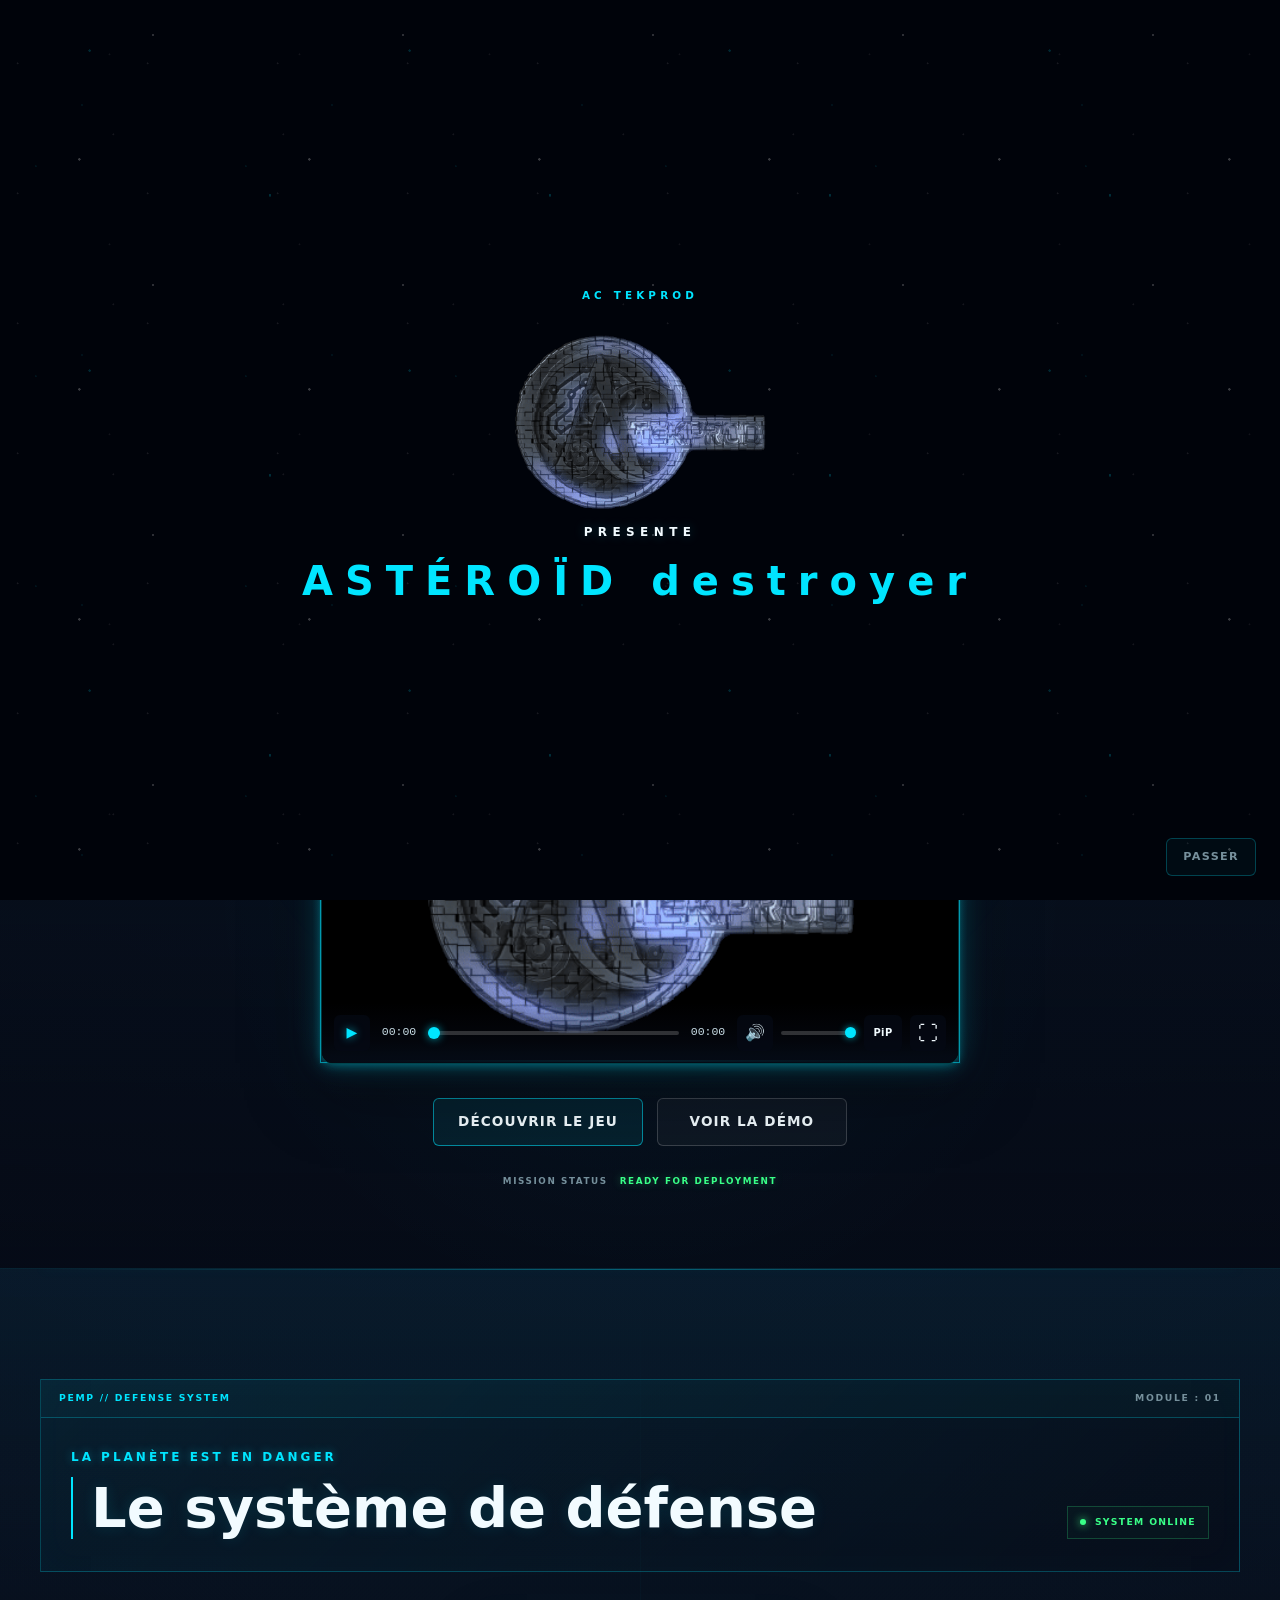
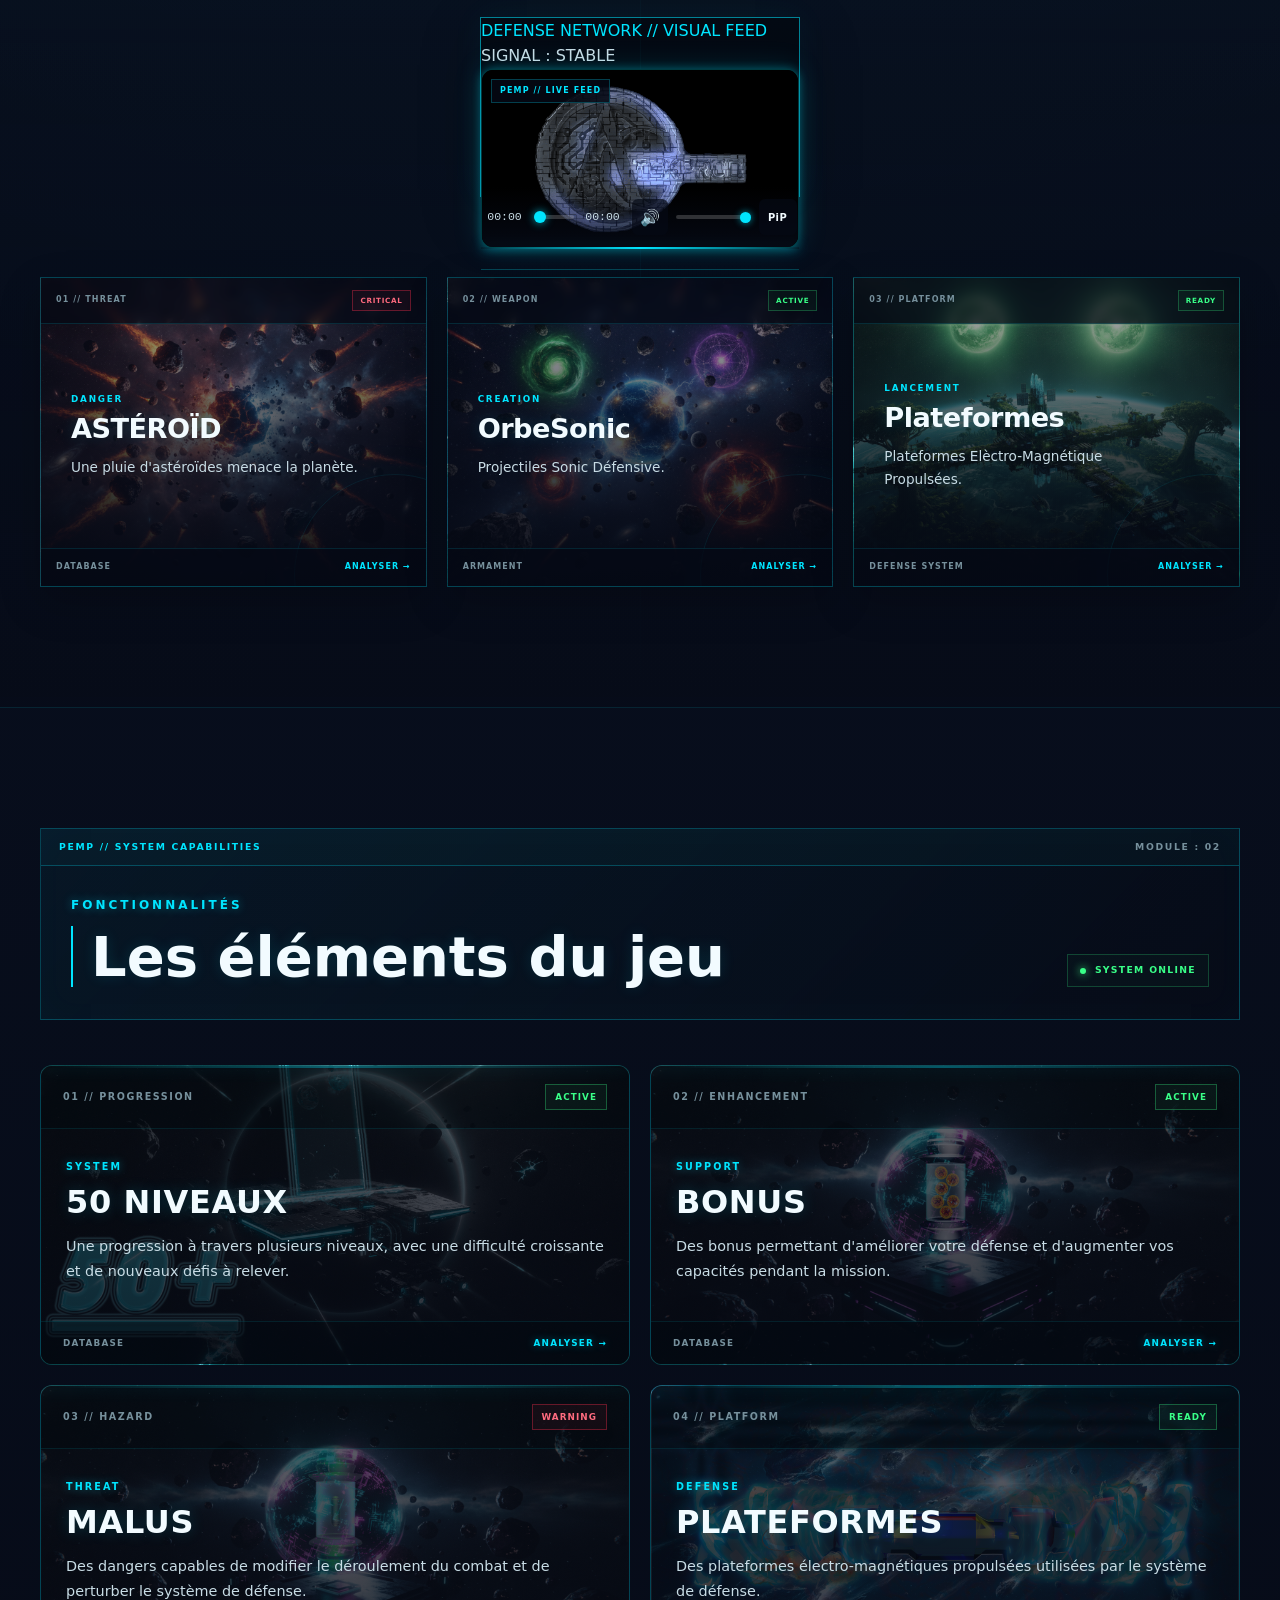
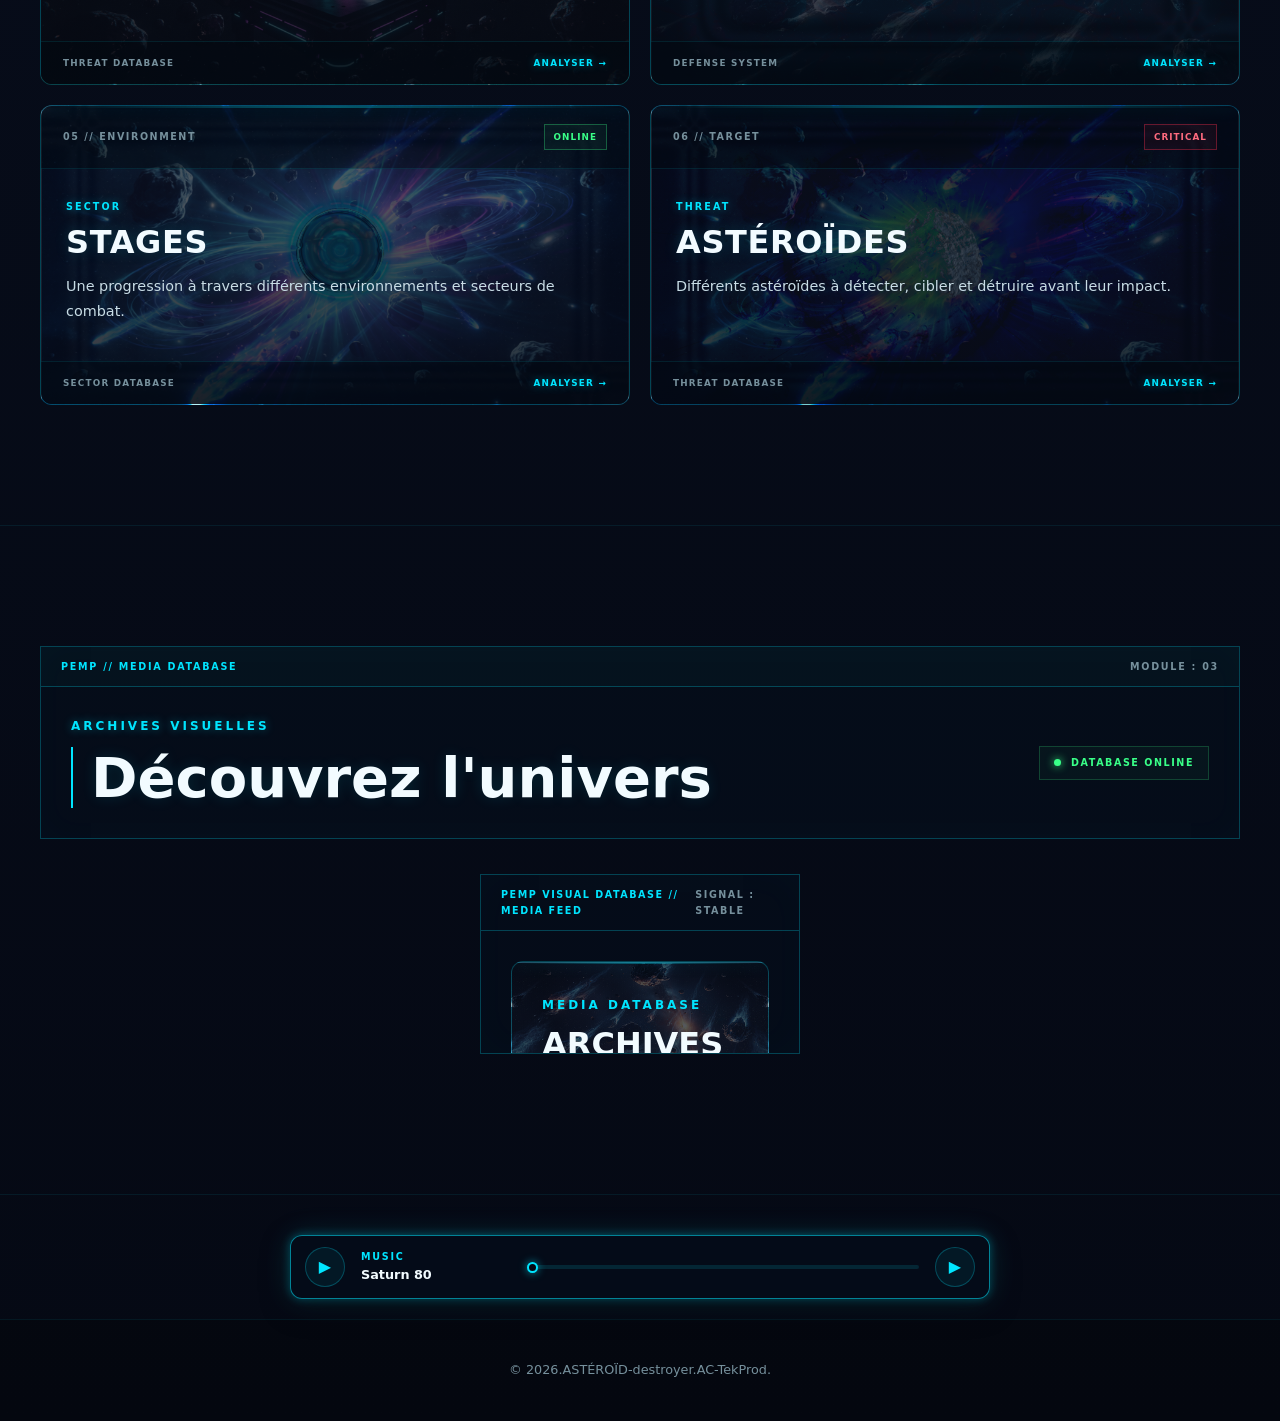
==== commit ba0fb758: "Update index.html" ====
--- a/index.html
+++ b/index.html
@@ -836,22 +836,6 @@
 
         </div>
 
-
-        <!-- ACTION -->
-
-        <div class="media-page-actions">
-
-            <a
-                href="medias.html"
-                class="btn"
-            >
-                Accéder aux médias
-            </a>
-
-        </div>
-
-    </div>
-
 </section>
 
                 <!-- =====================================================
--- a/css/style.css
+++ b/css/style.css
@@ -2639,17 +2639,174 @@
 }
 
 /* =========================================================
-   12. MÉDIAS
-   ========================================================= */
-
-.media-preview-grid {
+   12. MÉDIAS — MODULE 03
+   ========================================================= */
+
+#media-preview.command-section {
     position: relative;
+}
+
+
+/* =========================================================
+   EN-TÊTE MODULE
+   ========================================================= */
+
+#media-preview .command-section-header {
+    margin-bottom: 35px;
+
+    border: 1px solid var(--color-border);
+
+    background:
+        rgba(5, 15, 28, 0.55);
+
+    box-shadow:
+        inset 0 0 35px rgba(0, 229, 255, 0.018);
+}
+
+
+#media-preview .command-section-topline {
+    display: flex;
+
+    align-items: center;
+    justify-content: space-between;
+
+    padding: 12px 20px;
+
+    border-bottom:
+        1px solid var(--color-border);
+
+    color:
+        var(--color-text-muted);
+
+    font-size: 0.6rem;
+
+    font-weight: 800;
+
+    letter-spacing: 0.18em;
+}
+
+
+#media-preview .command-section-title {
+    display: flex;
+
+    align-items: center;
+    justify-content: space-between;
+
+    gap: 30px;
+
+    padding: 30px;
+}
+
+
+#media-preview .command-section-title h2 {
+    margin-bottom: 0;
+}
+
+
+/* =========================================================
+   STATUT
+   ========================================================= */
+
+#media-preview .command-status {
+    display: inline-flex;
+
+    align-items: center;
+
+    gap: 10px;
+
+    padding: 8px 14px;
+
+    border:
+        1px solid rgba(57, 255, 136, 0.2);
+
+    background:
+        rgba(57, 255, 136, 0.035);
+
+    color:
+        var(--color-bonus);
+
+    font-size: 0.6rem;
+
+    font-weight: 800;
+
+    letter-spacing: 0.16em;
+
+    white-space: nowrap;
+}
+
+
+#media-preview .command-status-dot {
+    width: 7px;
+    height: 7px;
+
+    border-radius: 50%;
+
+    background:
+        var(--color-bonus);
+
+    box-shadow:
+        0 0 8px var(--color-bonus);
+}
+
+
+/* =========================================================
+   MEDIA FEED
+   ========================================================= */
+
+#media-preview .command-feed {
+    position: relative;
+
+    overflow: hidden;
+
+    border:
+        1px solid var(--color-border);
+
+    background:
+        rgba(5, 15, 28, 0.55);
+
+    box-shadow:
+        inset 0 0 40px rgba(0, 229, 255, 0.018);
+}
+
+
+/* =========================================================
+   BARRE SUPÉRIEURE DU FEED
+   ========================================================= */
+
+#media-preview .command-feed-header {
+    display: flex;
+
+    align-items: center;
+    justify-content: space-between;
+
+    padding: 12px 20px;
+
+    border-bottom:
+        1px solid var(--color-border);
+
+    color:
+        var(--color-text-muted);
+
+    font-size: 0.6rem;
+
+    font-weight: 800;
+
+    letter-spacing: 0.16em;
+}
+
+
+/* =========================================================
+   CARTE MÉDIA
+   ========================================================= */
+
+#media-preview .media-preview-grid {
+    position: relative;
 
     display: block;
 
     min-height: 180px;
 
-    margin-bottom: 30px;
+    margin: 30px;
 
     padding: 34px 30px;
 
@@ -2674,7 +2831,10 @@
 
     background-repeat: no-repeat;
 
-    color: var(--color-white);
+    color:
+        var(--color-white);
+
+    text-decoration: none;
 
     transition:
         border-color var(--transition-normal),
@@ -2683,7 +2843,11 @@
 }
 
 
-.media-preview-grid::before {
+/* =========================================================
+   LIGNE CYAN
+   ========================================================= */
+
+#media-preview .media-preview-grid::before {
     content: "";
 
     position: absolute;
@@ -2712,21 +2876,26 @@
 }
 
 
-.media-preview-grid span,
-.media-preview-grid h3,
-.media-preview-grid p {
+/* =========================================================
+   CONTENU DE LA CARTE
+   ========================================================= */
+
+#media-preview .media-preview-grid span,
+#media-preview .media-preview-grid h3,
+#media-preview .media-preview-grid p {
     position: relative;
 
     z-index: 1;
 }
 
 
-.media-preview-grid span {
+#media-preview .media-preview-grid span {
     display: block;
 
     margin-bottom: 12px;
 
-    color: var(--color-cyan);
+    color:
+        var(--color-cyan);
 
     font-size: 0.75rem;
 
@@ -2738,21 +2907,33 @@
 }
 
 
-.media-preview-grid h3 {
+#media-preview .media-preview-grid h3 {
     margin-bottom: 12px;
 
+    color:
+        var(--color-white);
+
     font-size: 2rem;
 }
 
 
-.media-preview-grid p {
+#media-preview .media-preview-grid p {
     max-width: 500px;
 
-    color: var(--color-text);
-}
-
-
-.media-preview-grid:hover {
+    margin-bottom: 0;
+
+    color:
+        var(--color-text);
+
+    line-height: 1.7;
+}
+
+
+/* =========================================================
+   HOVER CARTE
+   ========================================================= */
+
+#media-preview .media-preview-grid:hover {
     border-color:
         var(--color-border-strong);
 
@@ -2764,9 +2945,51 @@
 }
 
 
-.media-preview-grid:hover::before {
+#media-preview .media-preview-grid:hover::before {
     opacity: 1;
 }
+
+
+/* =========================================================
+   BARRE INFÉRIEURE DU FEED
+   ========================================================= */
+
+#media-preview .command-feed-footer {
+    display: flex;
+
+    align-items: center;
+    justify-content: space-between;
+
+    padding: 12px 20px;
+
+    border-top:
+        1px solid var(--color-border);
+
+    color:
+        var(--color-text-muted);
+
+    font-size: 0.55rem;
+
+    font-weight: 800;
+
+    letter-spacing: 0.16em;
+}
+
+
+/* =========================================================
+   BOUTON
+   ========================================================= */
+
+#media-preview .media-page-actions {
+    display: flex;
+
+    justify-content: center;
+
+    width: 100%;
+
+    margin-top: 40px;
+}
+
 
 
 /* =========================================================
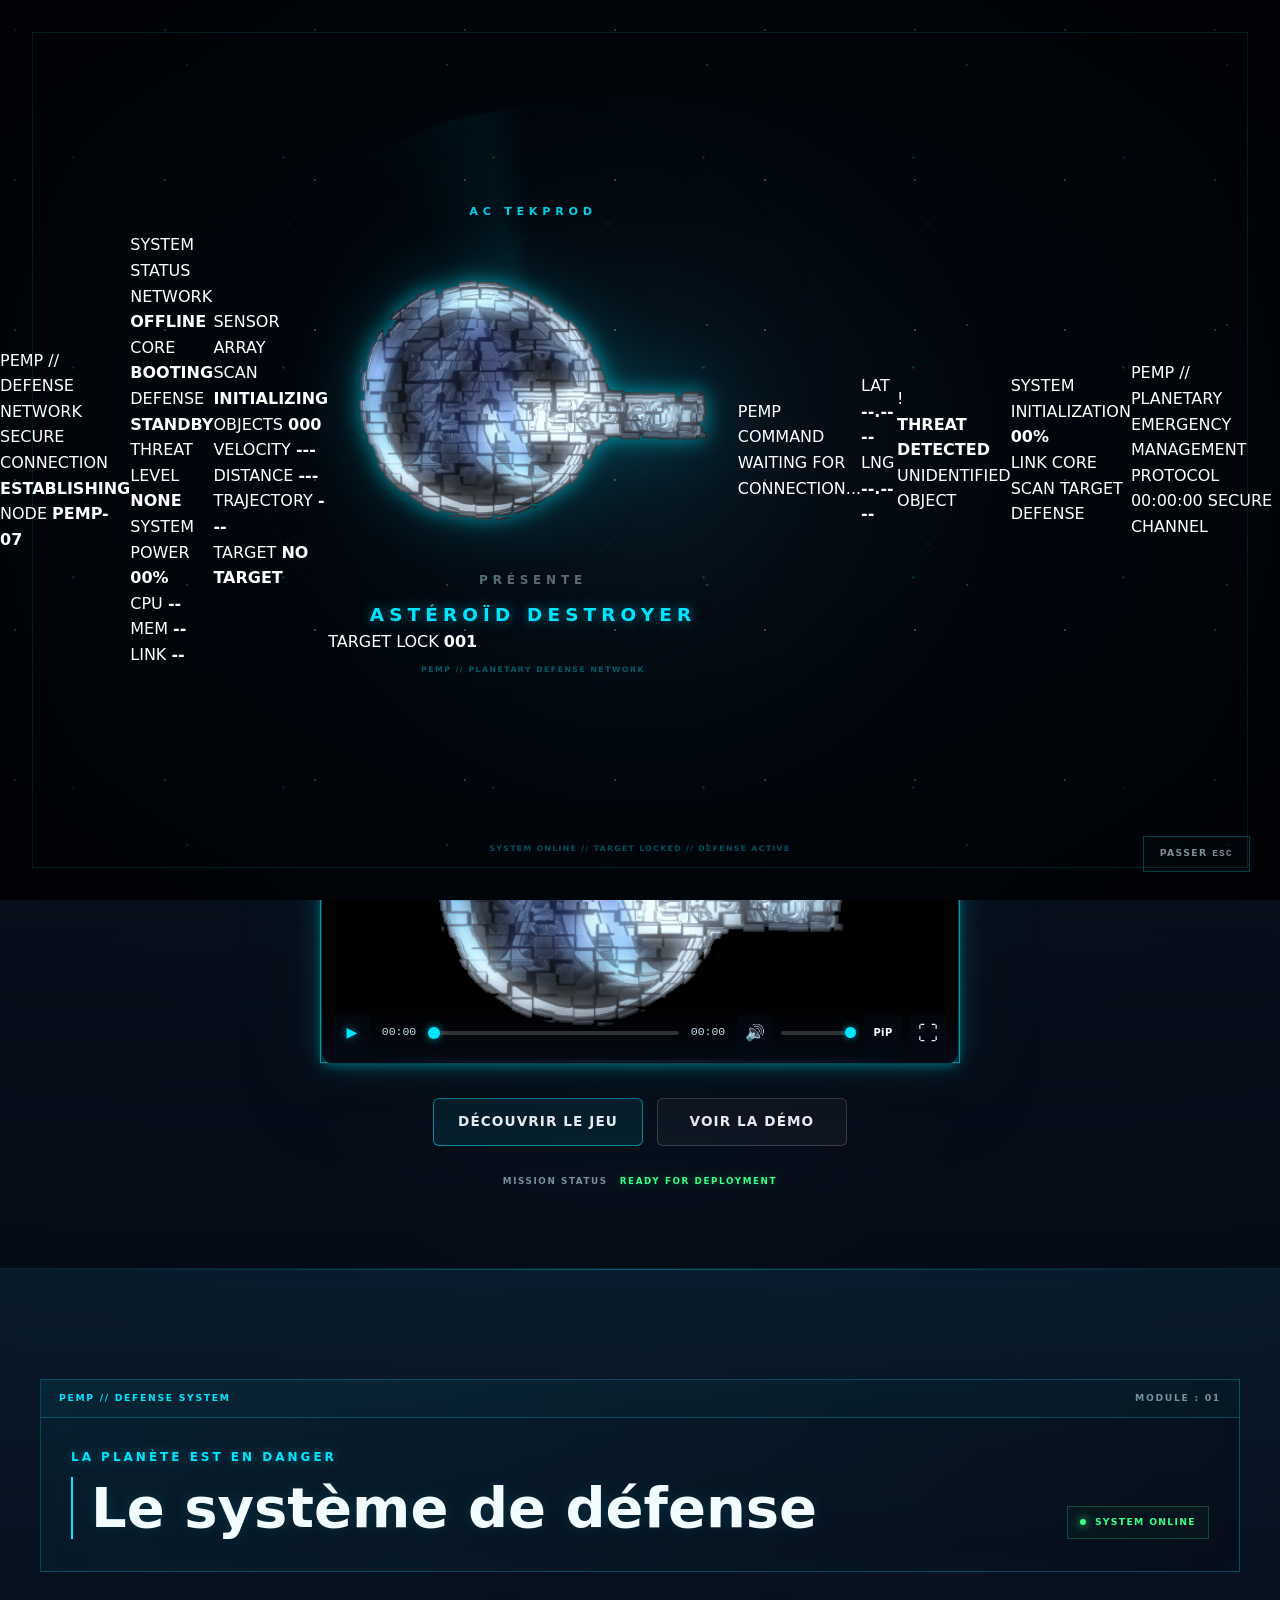
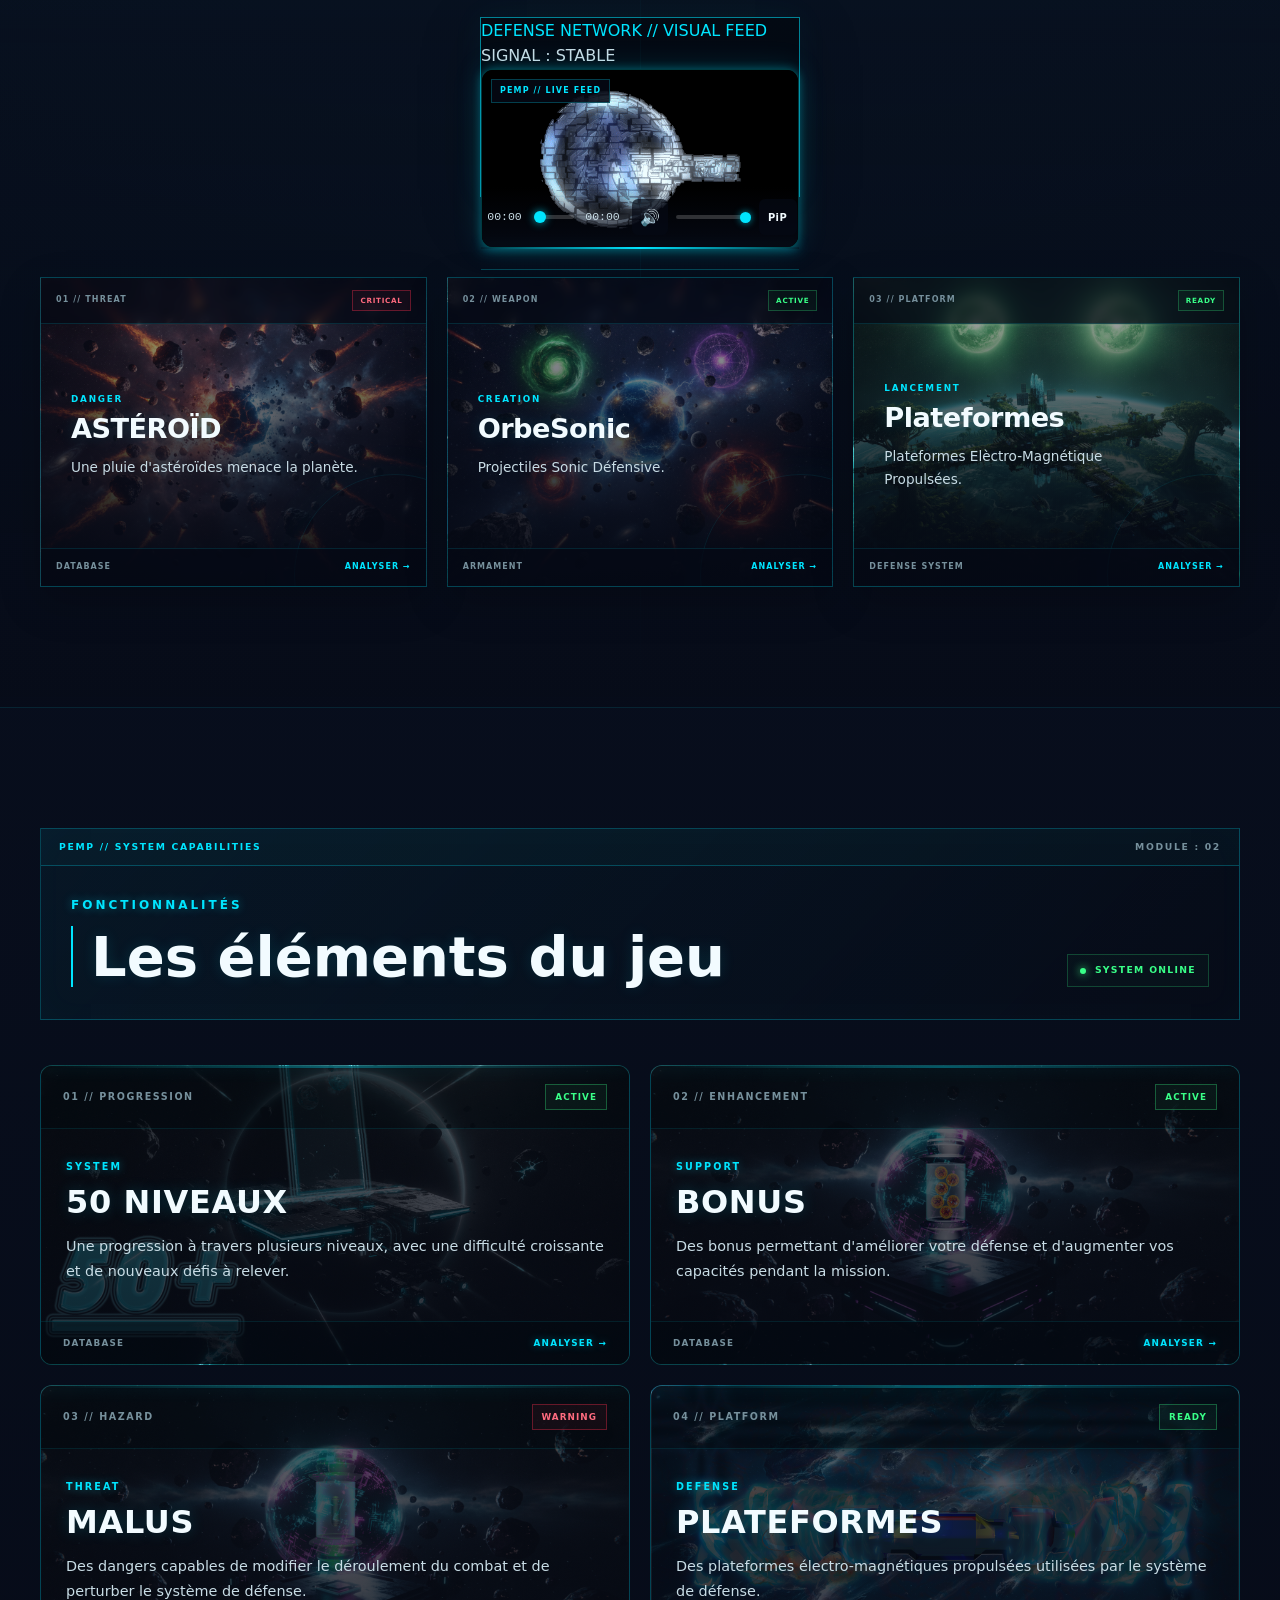
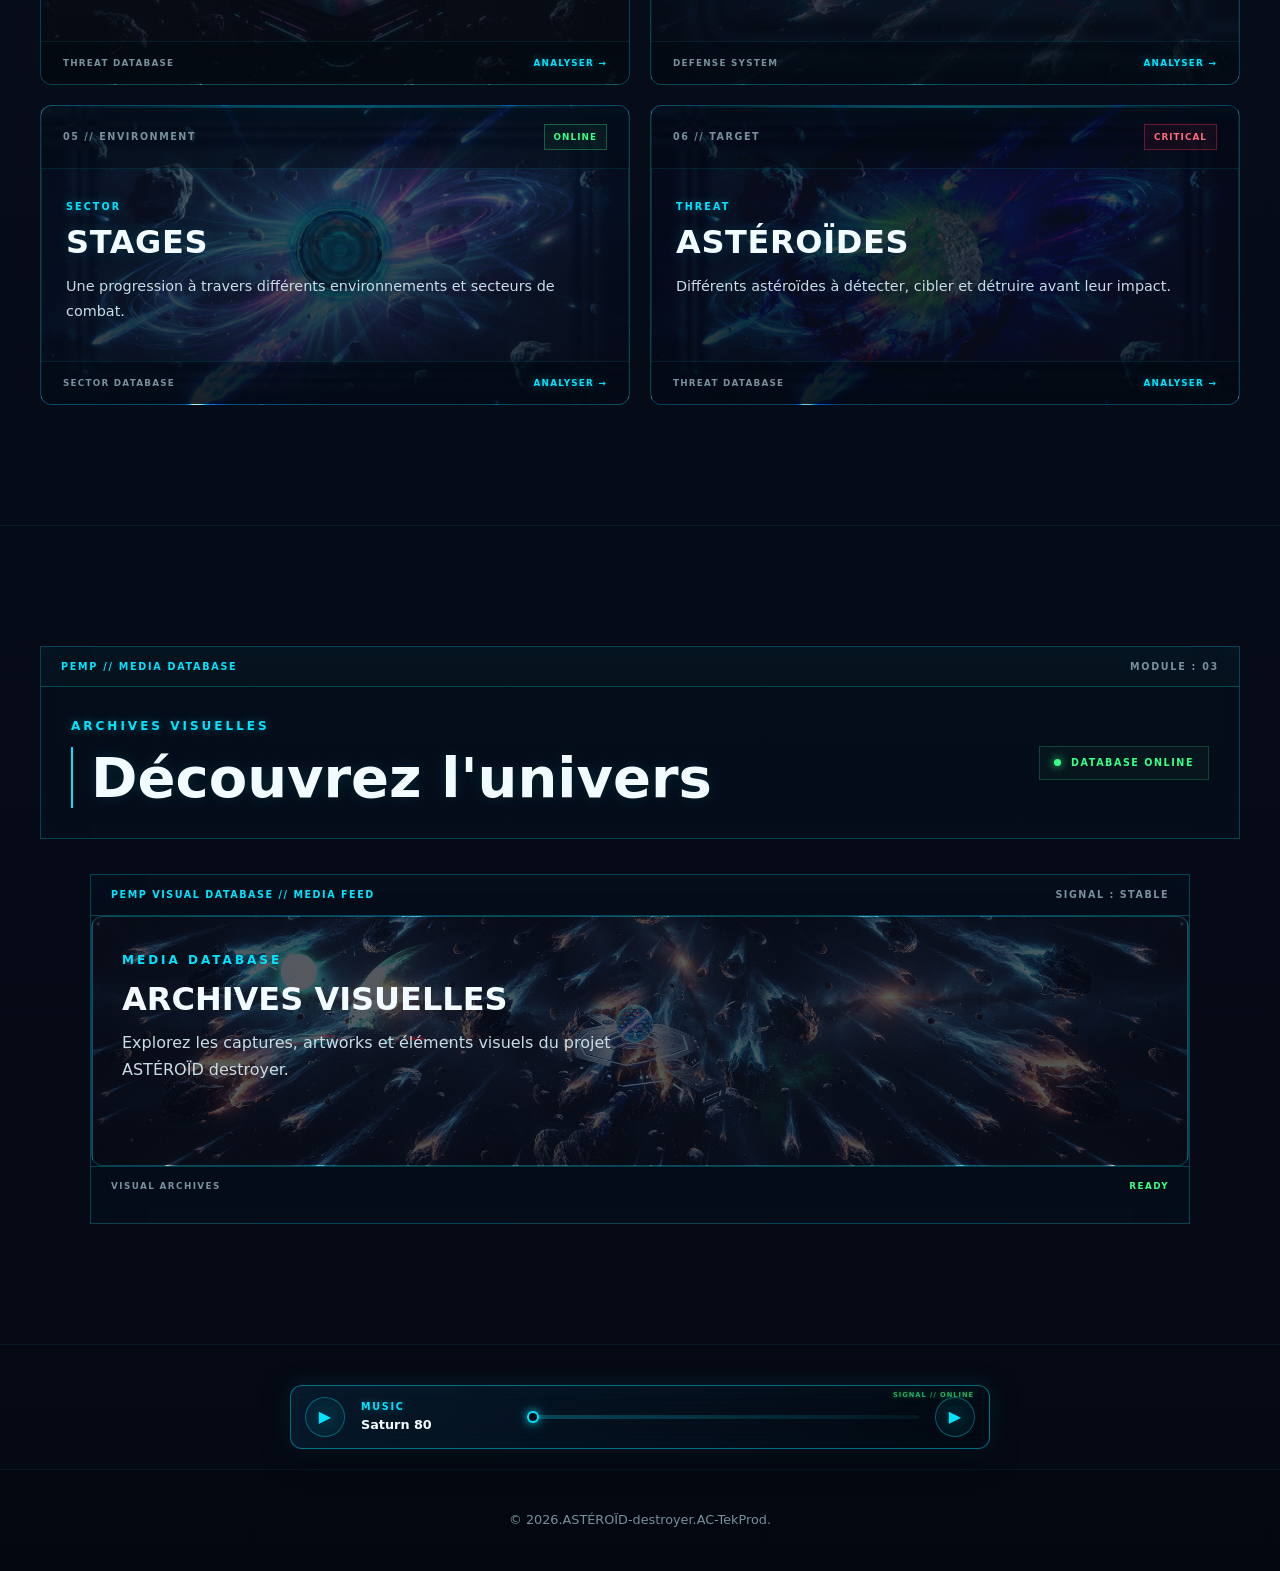
==== commit 13f2f24a: "Update index.html" ====
--- a/index.html
+++ b/index.html
@@ -19,9 +19,11 @@
 
 <body>
 
-    <!-- =====================================================
-     INTRODUCTION
-     ===================================================== -->
+   <!-- =========================================================
+                 PEMP // PLANETARY DEFENSE NETWORK
+                          INTRO
+                  ASTÉROÏD DESTROYER // MISSION BOOT
+     ========================================================= -->
 
 <div
     id="intro"
@@ -29,57 +31,592 @@
     aria-hidden="false"
 >
 
-        <div class="intro-stars"></div>
-
-        <div class="intro-content">
-
-        <div class="intro-particles"></div>
-
-        <img
-             class="intro-asteroid"
-             src="gif/meteor.gif"
-             alt="BIENVENU"
->
-
-        <div class="intro-sonic"></div>
-
-        <div class="intro-brand">
-
-    <p class="intro-logo-subtitle">
-        AC TEKPROD
-    </p>
-
-    <div class="intro-logo">
-
-        <div class="intro-radar"></div>
-
-        <div class="intro-scan"></div>
-
-        <img
-            src="gif/logo.gif"
-            alt="ASTÉROÏD destroyer"
+    <!-- =====================================================
+         BACKGROUND
+         ===================================================== -->
+
+    <div class="intro-stars"></div>
+
+    <div class="intro-noise"></div>
+
+    <div class="intro-scanlines"></div>
+
+
+    <!-- =====================================================
+         INTERFACE PRINCIPALE
+         ===================================================== -->
+
+    <div class="intro-content">
+
+
+        <!-- =================================================
+             HEADER
+             ================================================= -->
+
+        <header class="hud-header">
+
+            <div class="hud-header-left">
+
+                <span class="hud-dot"></span>
+
+                <span>
+                    PEMP // DEFENSE NETWORK
+                </span>
+
+            </div>
+
+
+            <div class="hud-header-center">
+
+                <span>
+                    SECURE CONNECTION
+                </span>
+
+                <strong id="hud-connection">
+                    ESTABLISHING
+                </strong>
+
+            </div>
+
+
+            <div class="hud-header-right">
+
+                <span>
+                    NODE
+                </span>
+
+                <strong>
+                    PEMP-07
+                </strong>
+
+            </div>
+
+        </header>
+
+
+
+        <!-- =================================================
+             PANNEAU GAUCHE
+             ================================================= -->
+
+        <aside class="hud-panel hud-left">
+
+            <div class="hud-panel-title">
+
+                <span class="panel-indicator"></span>
+
+                SYSTEM STATUS
+
+            </div>
+
+
+            <div class="hud-panel-line"></div>
+
+
+            <div class="hud-data">
+
+                <span>NETWORK</span>
+
+                <strong
+                    id="hud-network"
+                    class="cyan"
+                >
+                    OFFLINE
+                </strong>
+
+            </div>
+
+
+            <div class="hud-data">
+
+                <span>CORE</span>
+
+                <strong
+                    id="hud-core"
+                    class="cyan"
+                >
+                    BOOTING
+                </strong>
+
+            </div>
+
+
+            <div class="hud-data">
+
+                <span>DEFENSE</span>
+
+                <strong
+                    id="hud-defense"
+                    class="red"
+                >
+                    STANDBY
+                </strong>
+
+            </div>
+
+
+            <div class="hud-data">
+
+                <span>THREAT LEVEL</span>
+
+                <strong
+                    id="hud-threat"
+                    class="green"
+                >
+                    NONE
+                </strong>
+
+            </div>
+
+
+            <div class="hud-meter">
+
+                <div class="hud-meter-label">
+
+                    <span>
+                        SYSTEM POWER
+                    </span>
+
+                    <strong
+                        id="hud-power-value"
+                    >
+                        00%
+                    </strong>
+
+                </div>
+
+
+                <div class="hud-meter-track">
+
+                    <div
+                        id="hud-power"
+                        class="hud-meter-fill"
+                    ></div>
+
+                </div>
+
+            </div>
+
+
+            <div class="hud-mini-grid">
+
+                <span>CPU</span>
+                <strong id="hud-cpu">--</strong>
+
+                <span>MEM</span>
+                <strong id="hud-memory">--</strong>
+
+                <span>LINK</span>
+                <strong id="hud-link">--</strong>
+
+            </div>
+
+        </aside>
+
+
+
+        <!-- =================================================
+             PANNEAU DROIT
+             ================================================= -->
+
+        <aside class="hud-panel hud-right">
+
+            <div class="hud-panel-title">
+
+                <span class="panel-indicator orange"></span>
+
+                SENSOR ARRAY
+
+            </div>
+
+
+            <div class="hud-panel-line"></div>
+
+
+            <div class="hud-data">
+
+                <span>SCAN</span>
+
+                <strong
+                    id="hud-scan"
+                    class="cyan"
+                >
+                    INITIALIZING
+                </strong>
+
+            </div>
+
+
+            <div class="hud-data">
+
+                <span>OBJECTS</span>
+
+                <strong
+                    id="hud-objects"
+                    class="cyan"
+                >
+                    000
+                </strong>
+
+            </div>
+
+
+            <div class="hud-data">
+
+                <span>VELOCITY</span>
+
+                <strong
+                    id="hud-velocity"
+                    class="orange"
+                >
+                    ---
+                </strong>
+
+            </div>
+
+
+            <div class="hud-data">
+
+                <span>DISTANCE</span>
+
+                <strong
+                    id="hud-distance"
+                    class="orange"
+                >
+                    ---
+                </strong>
+
+            </div>
+
+
+            <div class="hud-data">
+
+                <span>TRAJECTORY</span>
+
+                <strong
+                    id="hud-trajectory"
+                    class="cyan"
+                >
+                    ---
+                </strong>
+
+            </div>
+
+
+            <div class="hud-target-box">
+
+                <div class="target-corners"></div>
+
+                <span>
+                    TARGET
+                </span>
+
+                <strong id="hud-target">
+                    NO TARGET
+                </strong>
+
+            </div>
+
+        </aside>
+
+
+
+        <!-- =================================================
+             CENTRE
+             ================================================= -->
+
+        <main class="intro-center">
+
+
+            <!-- =============================================
+                 CERCLE HOLOGRAPHIQUE
+                 ============================================= -->
+
+            <div class="holo-ring holo-ring-outer"></div>
+
+            <div class="holo-ring holo-ring-middle"></div>
+
+            <div class="holo-ring holo-ring-inner"></div>
+
+
+            <!-- =============================================
+                 CROSSHAIR
+                 ============================================= -->
+
+            <div class="holo-crosshair">
+
+                <span class="crosshair-top"></span>
+                <span class="crosshair-bottom"></span>
+                <span class="crosshair-left"></span>
+                <span class="crosshair-right"></span>
+
+                <div class="crosshair-center"></div>
+
+            </div>
+
+
+            <!-- =============================================
+                 METEOR
+                 ============================================= -->
+
+            <img
+                class="intro-asteroid"
+                src="gif/meteor.gif"
+                alt=""
+            >
+
+
+            <!-- =============================================
+                 IMPACT
+                 ============================================= -->
+
+            <div class="intro-sonic"></div>
+
+            <div class="intro-particles"></div>
+
+
+            <!-- =============================================
+                 LOGO
+                 ============================================= -->
+
+            <div class="intro-brand">
+
+                <p class="intro-logo-subtitle">
+                    AC TEKPROD
+                </p>
+
+
+                <div class="intro-logo">
+
+                    <div class="intro-radar"></div>
+
+                    <div class="intro-scan"></div>
+
+                    <img
+                        src="gif/logo.gif"
+                        alt="ASTÉROÏD DESTROYER"
+                    >
+
+                </div>
+
+
+                <h1>
+                    PRÉSENTE
+                </h1>
+
+
+                <p class="intro-logo-name">
+                    ASTÉROÏD DESTROYER
+                </p>
+
+            </div>
+
+
+            <!-- =============================================
+                 TARGET LOCK
+                 ============================================= -->
+
+            <div class="target-lock">
+
+                <span class="target-lock-line"></span>
+
+                <div class="target-lock-box">
+
+                    <span>
+                        TARGET LOCK
+                    </span>
+
+                    <strong>
+                        <span id="target-lock-id">
+                            001
+                        </span>
+                    </strong>
+
+                </div>
+
+                <span class="target-lock-line"></span>
+
+            </div>
+
+        </main>
+
+
+
+        <!-- =================================================
+             PANNEAU BAS GAUCHE
+             ================================================= -->
+
+        <div class="hud-console hud-console-left">
+
+            <span class="console-label">
+                PEMP COMMAND
+            </span>
+
+            <span
+                id="hud-message"
+                class="console-message"
+            >
+                WAITING FOR CONNECTION...
+            </span>
+
+        </div>
+
+
+
+        <!-- =================================================
+             PANNEAU BAS DROIT
+             ================================================= -->
+
+        <div class="hud-console hud-console-right">
+
+            <span>
+                LAT
+            </span>
+
+            <strong id="hud-lat">
+                --.----
+            </strong>
+
+            <span>
+                LNG
+            </span>
+
+            <strong id="hud-lng">
+                --.----
+            </strong>
+
+        </div>
+
+
+
+        <!-- =================================================
+             ALERTE
+             ================================================= -->
+
+        <div
+            id="hud-alert"
+            class="hud-alert"
         >
 
+            <span class="alert-symbol">
+                !
+            </span>
+
+            <div>
+
+                <strong>
+                    THREAT DETECTED
+                </strong>
+
+                <span>
+                    UNIDENTIFIED OBJECT
+                </span>
+
+            </div>
+
+        </div>
+
+
+
+        <!-- =================================================
+             PROGRESSION
+             ================================================= -->
+
+        <div class="boot-progress">
+
+            <div class="boot-progress-top">
+
+                <span>
+                    SYSTEM INITIALIZATION
+                </span>
+
+                <strong id="boot-percent">
+                    00%
+                </strong>
+
+            </div>
+
+
+            <div class="boot-progress-track">
+
+                <div
+                    id="boot-progress-fill"
+                    class="boot-progress-fill"
+                ></div>
+
+            </div>
+
+
+            <div class="boot-stages">
+
+                <span id="stage-link">
+                    LINK
+                </span>
+
+                <span id="stage-core">
+                    CORE
+                </span>
+
+                <span id="stage-scan">
+                    SCAN
+                </span>
+
+                <span id="stage-target">
+                    TARGET
+                </span>
+
+                <span id="stage-defense">
+                    DEFENSE
+                </span>
+
+            </div>
+
+        </div>
+
+
+
+        <!-- =================================================
+             FOOTER
+             ================================================= -->
+
+        <footer class="hud-footer">
+
+            <span>
+                PEMP // PLANETARY EMERGENCY MANAGEMENT PROTOCOL
+            </span>
+
+            <span id="hud-time">
+                00:00:00
+            </span>
+
+            <span>
+                SECURE CHANNEL
+            </span>
+
+        </footer>
+
     </div>
 
-    <h1>
-        PRESENTE
-    </h1>
-
-    <p class="intro-logo-name">
-        ASTÉROÏD destroyer
-    </p>
-
-</div>
-
-    </div>
+
+
+    <!-- =====================================================
+         BOUTON PASSER
+         ===================================================== -->
 
     <button
         id="intro-skip"
         class="intro-skip"
         type="button"
     >
-        Passer
+
+        <span>
+            PASSER
+        </span>
+
+        <kbd>
+            ESC
+        </kbd>
+
     </button>
 
 </div>
--- a/css/style.css
+++ b/css/style.css
@@ -2756,6 +2756,11 @@
 #media-preview .command-feed {
     position: relative;
 
+    width: 100%;
+    max-width: 1100px;
+    min-height: 350px;
+    margin: 0 auto;
+
     overflow: hidden;
 
     border:
@@ -2769,6 +2774,7 @@
 }
 
 
+
 /* =========================================================
    BARRE SUPÉRIEURE DU FEED
    ========================================================= */
@@ -2804,11 +2810,14 @@
 
     display: block;
 
-    min-height: 180px;
-
-    margin: 30px;
+    width: 100%;
+    min-height: 250px;
+
+    margin: 0;
 
     padding: 34px 30px;
+
+    box-sizing: border-box;
 
     overflow: hidden;
 
@@ -2822,6 +2831,26 @@
         linear-gradient(
             rgba(5, 9, 20, 0.68),
             rgba(5, 9, 20, 0.68)
+        ),
+        url("../img/artwork/01.png");
+
+    background-size: cover;
+
+    background-position: center;
+
+    background-repeat: no-repeat;
+
+    color:
+        var(--color-white);
+
+    text-decoration: none;
+}
+
+
+    background-image:
+        linear-gradient(
+            rgba(5, 9, 20, 0.55),
+            rgba(5, 9, 20, 0.72)
         ),
         url("../img/artwork/01.png");
 
@@ -4646,3 +4675,514 @@
 }
 
 
+
+/* =========================================================
+   PAGE MÉDIAS
+   MEDIA CONTROL / FUTURISTIC BROADCAST
+   ========================================================= */
+
+
+/* =========================================================
+   CONTENEUR PRINCIPAL
+   ========================================================= */
+
+#media-page {
+    position: relative;
+
+    overflow: hidden;
+
+    background:
+        linear-gradient(
+            135deg,
+            rgba(0, 229, 255, 0.025),
+            rgba(4, 9, 18, 0.92)
+        );
+
+    border:
+        1px solid var(--color-border);
+
+    box-shadow:
+        inset 0 0 80px rgba(0, 229, 255, 0.025),
+        0 20px 60px rgba(0, 0, 0, 0.25);
+}
+
+
+/* =========================================================
+   GRILLE / SCANLINES
+   ========================================================= */
+
+#media-page::before {
+    content: "";
+
+    position: absolute;
+
+    inset: 0;
+
+    pointer-events: none;
+
+    background:
+        repeating-linear-gradient(
+            0deg,
+            rgba(0, 229, 255, 0.018) 0px,
+            rgba(0, 229, 255, 0.018) 1px,
+            transparent 1px,
+            transparent 5px
+        );
+
+    opacity: 0.35;
+
+    z-index: 0;
+}
+
+
+/* =========================================================
+   LIGNE LUMINEUSE SUPÉRIEURE
+   ========================================================= */
+
+#media-page::after {
+    content: "";
+
+    position: absolute;
+
+    top: 0;
+    left: 0;
+
+    width: 100%;
+    height: 1px;
+
+    background:
+        linear-gradient(
+            90deg,
+            transparent,
+            var(--color-cyan),
+            transparent
+        );
+
+    box-shadow:
+        0 0 15px rgba(0, 229, 255, 0.7);
+
+    z-index: 2;
+}
+
+
+/* =========================================================
+   CONTENU
+   ========================================================= */
+
+#media-page .section-content {
+    position: relative;
+
+    z-index: 3;
+}
+
+
+/* =========================================================
+   EN-TÊTE
+   ========================================================= */
+
+#media-page .section-label {
+    position: relative;
+
+    color:
+        var(--color-cyan);
+
+    text-shadow:
+        0 0 10px rgba(0, 229, 255, 0.45),
+        0 0 25px rgba(0, 229, 255, 0.15);
+}
+
+
+#media-page h1 {
+    position: relative;
+
+    text-shadow:
+        0 0 15px rgba(0, 229, 255, 0.35),
+        0 0 45px rgba(0, 229, 255, 0.12);
+}
+
+
+/* =========================================================
+   PETITE LIGNE TECHNIQUE SOUS LE TITRE
+   ========================================================= */
+
+#media-page h1::after {
+    content: "MEDIA DATABASE // CHANNEL 03";
+
+    display: block;
+
+    margin-top: 12px;
+
+    color:
+        var(--color-text-muted);
+
+    font-size: 0.48rem;
+
+    font-weight: 700;
+
+    letter-spacing: 0.2em;
+
+    text-shadow: none;
+
+    opacity: 0.7;
+}
+
+
+/* =========================================================
+   DESCRIPTION
+   ========================================================= */
+
+#media-page > .section-content > p:not(.section-label) {
+    position: relative;
+
+    max-width: 700px;
+
+    margin-bottom: 45px;
+
+    padding-left: 18px;
+
+    border-left:
+        2px solid var(--color-cyan);
+
+    color:
+        var(--color-text-muted);
+
+    line-height: 1.8;
+
+    box-shadow:
+        -8px 0 20px rgba(0, 229, 255, 0.025);
+}
+
+
+/* =========================================================
+   COMMANDES MÉDIAS
+   ========================================================= */
+
+.media-page-actions {
+    position: relative;
+
+    display: flex;
+
+    align-items: center;
+
+    justify-content: center;
+
+    flex-wrap: wrap;
+
+    gap: 16px;
+
+    width: 100%;
+
+    margin: 0 auto 55px;
+
+    padding: 28px 20px 25px;
+
+    border-top:
+        1px solid rgba(0, 229, 255, 0.12);
+
+    border-bottom:
+        1px solid rgba(0, 229, 255, 0.12);
+
+    background:
+        linear-gradient(
+            90deg,
+            transparent,
+            rgba(0, 229, 255, 0.025),
+            transparent
+        );
+}
+
+
+/* =========================================================
+   IDENTIFICATION DE LA ZONE
+   ========================================================= */
+
+.media-page-actions::before {
+    content:
+        "MEDIA CHANNELS // SELECT SOURCE";
+
+    position: absolute;
+
+    top: -9px;
+
+    left: 50%;
+
+    padding: 0 12px;
+
+    transform:
+        translateX(-50%);
+
+    background:
+        var(--color-space);
+
+    color:
+        var(--color-text-muted);
+
+    font-size: 0.5rem;
+
+    font-weight: 800;
+
+    letter-spacing: 0.18em;
+
+    white-space: nowrap;
+}
+
+
+/* =========================================================
+   INDICATEURS SYSTÈME
+   ========================================================= */
+
+.media-page-actions::after {
+    content:
+        "● SYSTEM ONLINE     ● MEDIA DATABASE     ● CHANNEL 03";
+
+    position: absolute;
+
+    bottom: -28px;
+
+    left: 50%;
+
+    width: 100%;
+
+    transform:
+        translateX(-50%);
+
+    color:
+        var(--color-text-muted);
+
+    font-size: 0.46rem;
+
+    font-weight: 700;
+
+    letter-spacing: 0.14em;
+
+    text-align: center;
+
+    white-space: nowrap;
+
+    opacity: 0.65;
+}
+
+
+/* =========================================================
+   BOUTONS
+   ========================================================= */
+
+.media-page-actions .btn {
+    position: relative;
+
+    display: inline-flex;
+
+    align-items: center;
+
+    justify-content: center;
+
+    min-width: 150px;
+
+    text-align: center;
+
+    overflow: hidden;
+
+    border:
+        1px solid var(--color-border-strong);
+
+    background:
+        linear-gradient(
+            135deg,
+            rgba(0, 229, 255, 0.055),
+            rgba(5, 12, 25, 0.82)
+        );
+
+    color:
+        var(--color-text);
+
+    box-shadow:
+        inset 0 0 20px rgba(0, 229, 255, 0.025);
+
+    transition:
+        border-color var(--transition-normal),
+        background var(--transition-normal),
+        box-shadow var(--transition-normal),
+        transform var(--transition-normal),
+        color var(--transition-normal);
+}
+
+
+/* =========================================================
+   REFLET LUMINEUX
+   ========================================================= */
+
+.media-page-actions .btn::before {
+    content: "";
+
+    position: absolute;
+
+    top: 0;
+    left: -120%;
+
+    width: 70%;
+    height: 100%;
+
+    background:
+        linear-gradient(
+            90deg,
+            transparent,
+            rgba(255, 255, 255, 0.12),
+            transparent
+        );
+
+    transform:
+        skewX(-20deg);
+
+    transition:
+        left 0.6s ease;
+}
+
+
+/* =========================================================
+   LIGNE TECHNIQUE
+   ========================================================= */
+
+.media-page-actions .btn::after {
+    content: "";
+
+    position: absolute;
+
+    left: 12px;
+    right: 12px;
+    bottom: 5px;
+
+    height: 1px;
+
+    background:
+        linear-gradient(
+            90deg,
+            transparent,
+            rgba(0, 229, 255, 0.65),
+            transparent
+        );
+
+    opacity: 0.4;
+}
+
+
+/* =========================================================
+   HOVER
+   ========================================================= */
+
+.media-page-actions .btn:hover {
+    border-color:
+        var(--color-cyan);
+
+    color:
+        var(--color-cyan);
+
+    background:
+        linear-gradient(
+            135deg,
+            rgba(0, 229, 255, 0.13),
+            rgba(5, 15, 28, 0.95)
+        );
+
+    box-shadow:
+        0 0 15px rgba(0, 229, 255, 0.18),
+        0 0 35px rgba(0, 229, 255, 0.06),
+        inset 0 0 25px rgba(0, 229, 255, 0.04);
+
+    transform:
+        translateY(-3px);
+}
+
+
+.media-page-actions .btn:hover::before {
+    left: 140%;
+}
+
+
+/* =========================================================
+   BOUTON VIDÉOS — ALERTE
+   ========================================================= */
+
+.media-page-actions .media-page-video-button {
+    border-color:
+        rgba(255, 48, 79, 0.42);
+
+    color:
+        var(--color-danger-light);
+
+    background:
+        linear-gradient(
+            135deg,
+            rgba(255, 48, 79, 0.045),
+            rgba(5, 12, 25, 0.85)
+        );
+}
+
+
+.media-page-actions .media-page-video-button::after {
+    background:
+        linear-gradient(
+            90deg,
+            transparent,
+            rgba(255, 48, 79, 0.75),
+            transparent
+        );
+}
+
+
+.media-page-actions .media-page-video-button:hover {
+    border-color:
+        var(--color-danger);
+
+    color:
+        var(--color-danger-light);
+
+    background:
+        linear-gradient(
+            135deg,
+            rgba(255, 48, 79, 0.13),
+            rgba(5, 12, 25, 0.95)
+        );
+
+    box-shadow:
+        0 0 15px rgba(255, 48, 79, 0.22),
+        0 0 35px rgba(255, 48, 79, 0.07),
+        inset 0 0 25px rgba(255, 48, 79, 0.035);
+}
+
+
+/* =========================================================
+   PETITS INDICATEURS VISUELS
+   ========================================================= */
+
+.media-page-actions .btn:first-child::after {
+    box-shadow:
+        -8px 0 0 -0.5px var(--color-bonus),
+        8px 0 0 -0.5px var(--color-cyan);
+}
+
+
+.media-page-actions .btn:nth-child(2)::after {
+    box-shadow:
+        -8px 0 0 -0.5px var(--color-cyan),
+        8px 0 0 -0.5px var(--color-bonus);
+}
+
+
+.media-page-actions .media-page-video-button::after {
+    box-shadow:
+        -8px 0 0 -0.5px var(--color-danger),
+        8px 0 0 -0.5px var(--color-danger);
+}
+
+
+/* =========================================================
+   ZONE LECTEUR
+   ========================================================= */
+
+#media-page .music-player {
+    position: relative;
+
+    z-index: 4;
+}
+
+
--- a/css/animations.css
+++ b/css/animations.css
@@ -1,18 +1,50 @@
 /* =========================================================
-                         ASTEROID.CSS
-   ========================================================= */
-
-
-/* =========================================================
-   CONTENEUR
+   ASTÉROÏD DESTROYER
+   PEMP // MISSION BRIEFING INTRO
+   ========================================================= */
+
+
+/* =========================================================
+   VARIABLES LOCALES
    ========================================================= */
 
 .intro {
+
+    --hud-cyan:
+        #00e5ff;
+
+    --hud-cyan-soft:
+        rgba(0, 229, 255, 0.12);
+
+    --hud-cyan-faint:
+        rgba(0, 229, 255, 0.045);
+
+    --hud-red:
+        #ff304f;
+
+    --hud-red-soft:
+        rgba(255, 48, 79, 0.12);
+
+    --hud-green:
+        #39ff88;
+
+    --hud-orange:
+        #ff6a00;
+
+    --hud-white:
+        #ffffff;
+
+    --hud-muted:
+        rgba(190, 215, 225, 0.55);
+
+    --hud-border:
+        rgba(0, 229, 255, 0.18);
+
     position: fixed;
 
     inset: 0;
 
-    z-index: 9999;
+    z-index: 99999;
 
     display: flex;
 
@@ -22,9 +54,20 @@
     overflow: hidden;
 
     background:
-        #00030a;
-
-    color: var(--color-white);
+        radial-gradient(
+            circle at 50% 48%,
+            rgba(0, 229, 255, 0.055),
+            transparent 24%
+        ),
+        radial-gradient(
+            circle at 50% 50%,
+            #06111c 0%,
+            #02070d 45%,
+            #010307 100%
+        );
+
+    color:
+        var(--hud-white);
 
     opacity: 1;
 
@@ -33,10 +76,13 @@
     transition:
         opacity 0.8s ease,
         visibility 0.8s ease;
+
+    isolation: isolate;
 }
 
 
 .intro.is-hidden {
+
     opacity: 0;
 
     visibility: hidden;
@@ -46,22 +92,100 @@
 
 
 /* =========================================================
-   ESPACE — PROFONDEUR DES ÉTOILES
+   ESPACE
    ========================================================= */
 
 .intro-stars {
+
     position: absolute;
 
     inset: 0;
 
+    z-index: -3;
+
     overflow: hidden;
 
-    opacity: 0.5;
-}
-
-
-/* =========================================================
-   ÉTOILES — ARRIÈRE-PLAN
+    opacity: 0;
+
+    background:
+
+        radial-gradient(
+            circle at 10% 20%,
+            rgba(255,255,255,.55) 0 1px,
+            transparent 1.5px
+        ),
+
+        radial-gradient(
+            circle at 35% 75%,
+            rgba(0,229,255,.45) 0 1px,
+            transparent 1.5px
+        ),
+
+        radial-gradient(
+            circle at 72% 25%,
+            rgba(255,255,255,.4) 0 1px,
+            transparent 1.5px
+        ),
+
+        radial-gradient(
+            circle at 90% 70%,
+            rgba(0,229,255,.4) 0 1px,
+            transparent 1.5px
+        );
+
+    background-size:
+        150px 150px,
+        210px 210px,
+        260px 260px,
+        320px 320px;
+
+    animation:
+        stars-boot
+        1.5s
+        ease
+        .1s
+        forwards,
+
+        stars-drift
+        18s
+        linear
+        1.6s
+        infinite;
+}
+
+
+@keyframes stars-boot {
+
+    from {
+        opacity: 0;
+    }
+
+    to {
+        opacity: .45;
+    }
+
+}
+
+
+@keyframes stars-drift {
+
+    from {
+        transform:
+            translate3d(0,0,0)
+            scale(1);
+    }
+
+    to {
+        transform:
+            translate3d(-2%,1%,0)
+            scale(1.04);
+    }
+
+}
+
+
+/* =========================================================
+   GRILLE HOLOGRAPHIQUE
    ========================================================= */
 
 .intro-stars::before {
@@ -70,1462 +194,816 @@
 
     position: absolute;
 
-    inset: -10%;
+    inset: -50%;
+
+    background:
+
+        linear-gradient(
+            rgba(0,229,255,.035) 1px,
+            transparent 1px
+        ),
+
+        linear-gradient(
+            90deg,
+            rgba(0,229,255,.035) 1px,
+            transparent 1px
+        );
+
+    background-size:
+        55px 55px;
+
+    transform:
+        perspective(600px)
+        rotateX(68deg)
+        scale(1.6);
+
+    transform-origin:
+        center bottom;
+
+    opacity: .55;
+
+    animation:
+        grid-move
+        14s
+        linear
+        infinite;
+}
+
+
+@keyframes grid-move {
+
+    from {
+        background-position:
+            0 0,
+            0 0;
+    }
+
+    to {
+        background-position:
+            0 55px,
+            55px 0;
+    }
+
+}
+
+
+/* =========================================================
+   VIGNETTE
+   ========================================================= */
+
+.intro-stars::after {
+
+    content: "";
+
+    position: absolute;
+
+    inset: 0;
 
     background:
         radial-gradient(
-            circle at 12% 18%,
-            rgba(255, 255, 255, 0.35) 0 0.7px,
-            transparent 1.2px
-        ),
-        radial-gradient(
-            circle at 42% 32%,
-            rgba(255, 255, 255, 0.3) 0 0.7px,
-            transparent 1.2px
-        ),
-        radial-gradient(
-            circle at 78% 22%,
-            rgba(0, 229, 255, 0.3) 0 0.7px,
-            transparent 1.2px
-        ),
-        radial-gradient(
-            circle at 25% 76%,
-            rgba(255, 255, 255, 0.25) 0 0.7px,
-            transparent 1.2px
-        ),
-        radial-gradient(
-            circle at 84% 78%,
-            rgba(0, 229, 255, 0.25) 0 0.7px,
-            transparent 1.2px
+            ellipse at center,
+            transparent 35%,
+            rgba(0,0,0,.25) 65%,
+            rgba(0,0,0,.8) 100%
         );
 
-    background-size:
-        130px 130px,
-        170px 170px,
-        210px 210px,
-        190px 190px,
-        250px 250px;
-
-    opacity: 0.55;
-
-    animation:
-        intro-stars-back
-        18s
-        linear
-        infinite;
-}
-
-
-/* =========================================================
-   ÉTOILES — PROFONDEUR INTERMÉDIAIRE
-   ========================================================= */
-
-.intro-stars::after {
-
-    content: "";
-
-    position: absolute;
-
-    inset: -15%;
-
-    background:
-        radial-gradient(
-            circle at 18% 28%,
-            rgba(255, 255, 255, 0.7) 0 1px,
-            transparent 1.5px
-        ),
-        radial-gradient(
-            circle at 65% 18%,
-            rgba(0, 229, 255, 0.6) 0 1px,
-            transparent 1.5px
-        ),
-        radial-gradient(
-            circle at 38% 68%,
-            rgba(255, 255, 255, 0.55) 0 1px,
-            transparent 1.5px
-        ),
-        radial-gradient(
-            circle at 88% 58%,
-            rgba(0, 229, 255, 0.5) 0 1px,
-            transparent 1.5px
-        );
-
-    background-size:
-        230px 230px,
-        280px 280px,
-        250px 250px,
-        320px 320px;
-
-    opacity: 0.65;
-
-    animation:
-        intro-stars-mid
-        11s
-        linear
-        infinite;
-}
-
-/* =========================================================
-   MOUVEMENT DES ÉTOILES — ARRIÈRE-PLAN
-   ========================================================= */
-
-@keyframes intro-stars-back {
-
-    0% {
-        transform:
-            translate3d(0, 0, 0)
-            scale(1);
-    }
-
-    100% {
-        transform:
-            translate3d(1%, -1%, 0)
-            scale(1.01);
-    }
-
-}
-
-
-/* =========================================================
-   MOUVEMENT DES ÉTOILES — PROFONDEUR INTERMÉDIAIRE
-   ========================================================= */
-
-@keyframes intro-stars-mid {
-
-    0% {
-        transform:
-            translate3d(0, 0, 0)
-            scale(1);
-    }
-
-    100% {
-        transform:
-            translate3d(-2%, 1.5%, 0)
-            scale(1.025);
-    }
-
-}
-
-
-/* =========================================================
-   MOUVEMENT DES ÉTOILES — PREMIER PLAN
-   ========================================================= */
-
-@keyframes intro-stars-front {
-
-    0% {
-        transform:
-            translate3d(0, 0, 0)
-            scale(1);
-    }
-
-    100% {
-        transform:
-            translate3d(3%, -2%, 0)
-            scale(1.04);
-    }
-
-}
-
-
-/* =========================================================
-   CONTENU
+    pointer-events: none;
+}
+
+
+/* =========================================================
+   CONTENU PRINCIPAL
    ========================================================= */
 
 .intro-content {
+
     position: relative;
-
-    z-index: 2;
 
     width: 100%;
     height: 100%;
 
+    z-index: 2;
+
     display: flex;
-    flex-direction: column;
 
     align-items: center;
     justify-content: center;
 
-    text-align: center;
-}
-
-/* =========================================================
-   APPROCHE CINÉMATIQUE
-   ASTÉROÏDE — PLACEHOLDER
-   ========================================================= */
-
-.intro-asteroid {
+    overflow: hidden;
+}
+
+
+/* =========================================================
+   CADRE HUD
+   ========================================================= */
+
+.intro-content::before {
+
+    content: "";
+
     position: absolute;
 
-    top: 0;
-    left: 0;
-
-    width: 96px;
-    height: 96px;
-
-    opacity: 0;
-
-    transform:
-        translate(-50%, -50%)
-        scale(0.15);
-
-    image-rendering:
-        auto;
-
-    backface-visibility:
-        hidden;
-
-    -webkit-backface-visibility:
-        hidden;
-
-    will-change:
-        transform,
-        opacity;
-}
-
-
-
-
-/* =========================================================
-   SONIC — PLACEHOLDER
-   ========================================================= */
-
-.intro-sonic {
-    position: absolute;
-
-    left: 50%;
-
-    top: 55%;
-
-    width: 16px;
-    height: 16px;
-
-    border-radius: 50%;
-
-    background:
-        var(--color-white);
-
-    box-shadow:
-        0 0 10px var(--color-cyan),
-        0 0 30px var(--color-cyan),
-        0 0 60px rgba(0, 229, 255, 0.5);
-
-    transform:
-        translate(-50%, -50%)
-        scale(0);
-
-    opacity: 0;
-}
-
-
-/* =========================================================
-   LOGO INTRO
-   ========================================================= */
-
-.intro-logo {
-    position: relative;
-
-    display: flex;
-
-    align-items: center;
-    justify-content: center;
-
-    width: 280px;
-    max-width: 70vw;
-
-    margin: 0 auto;
-
-    opacity: 0;
-
-    transform:
-        scale(0.72);
-
-    text-align: center;
-
-}
-
-
-.intro-logo-subtitle {
-    margin-bottom: 12px;
-
-    color:
-        var(--color-cyan);
-
-    font-size: 0.65rem;
-
-    font-weight: 700;
-
-    letter-spacing: 0.4em;
-}
-
-.intro-logo-name {
-    margin-top: -8px;
-
-    color:
-        var(--color-cyan);
-
-    font-size:
-        clamp(1.2rem, 4vw, 2.5rem);
-
-    font-weight: 800;
-
-    letter-spacing:
-        0.3em;
-}
-
-
-/* =========================================================
-   BOUTON PASSER
-   ========================================================= */
-
-.intro-skip {
-    position: absolute;
-
-    right: 24px;
-    bottom: 24px;
-
-    z-index: 5;
-
-    padding: 9px 16px;
-
-    border:
-        1px solid rgba(0, 229, 255, 0.25);
-
-    border-radius:
-        var(--radius-small);
-
-    background:
-        rgba(0, 229, 255, 0.04);
-
-    color:
-        var(--color-text-muted);
-
-    font-size: 0.7rem;
-
-    font-weight: 700;
-
-    letter-spacing:
-        0.12em;
-
-    text-transform:
-        uppercase;
-
-    cursor: pointer;
-
-    transition:
-        color var(--transition-normal),
-        border-color var(--transition-normal),
-        background var(--transition-normal);
-}
-
-
-.intro-skip:hover {
-    color:
-        var(--color-white);
-
-    border-color:
-        var(--color-cyan);
-
-    background:
-        rgba(0, 229, 255, 0.08);
-}
-
-
-/* =========================================================
-   ACCESSIBILITÉ
-   ========================================================= */
-
-@media (prefers-reduced-motion: reduce) {
-
-    .intro {
-        display: none;
-    }
-
-}
-
-/* =========================================================
-   SÉQUENCE D'INTRO
-   ========================================================= */
-
-
-/* =========================================================
-   ÉTOILES
-   ========================================================= */
-
-.intro-stars {
-    animation:
-        intro-stars-in 1.2s ease forwards;
-}
-
-
-@keyframes intro-stars-in {
-
-    from {
-        opacity: 0;
-        transform: scale(1.05);
-    }
-
-    to {
-        opacity: 0.5;
-        transform: scale(1);
-    }
-
-}
-
-
-/* =========================================================
-   ASTÉROÏDE
-   ========================================================= */
-
-.intro-asteroid {
-    animation:
-        asteroid-entry 4s
-        linear
-        0.8s forwards;
-}
-
-
-@keyframes asteroid-entry {
-
-    /* =====================================================
-       DÉPART — TRÈS LOIN
-       ===================================================== */
-
-    0% {
-
-        opacity: 0;
-
-        transform:
-            translate(5vw, 105vh)
-            scale(0.15);
-
-    }
-
-
-    /* =====================================================
-       APPARITION
-       ===================================================== */
-
-    10% {
-
-        opacity: 0.2;
-
-        transform:
-            translate(8vw, 96vh)
-            scale(0.18);
-
-    }
-
-
-    /* =====================================================
-       APPROCHE
-       ===================================================== */
-
-    20% {
-
-        opacity: 0.4;
-
-        transform:
-            translate(12vw, 86vh)
-            scale(0.22);
-
-    }
-
-
-    /* =====================================================
-       APPROCHE
-       ===================================================== */
-
-    30% {
-
-        opacity: 0.6;
-
-        transform:
-            translate(17vw, 75vh)
-            scale(0.28);
-
-    }
-
-
-    /* =====================================================
-       ACCÉLÉRATION PROGRESSIVE
-       ===================================================== */
-
-    40% {
-
-        opacity: 0.75;
-
-        transform:
-            translate(23vw, 64vh)
-            scale(0.36);
-
-    }
-
-
-    /* =====================================================
-       ACCÉLÉRATION
-       ===================================================== */
-
-    50% {
-
-        opacity: 0.9;
-
-        transform:
-            translate(30vw, 54vh)
-            scale(0.46);
-
-    }
-
-
-    /* =====================================================
-       APPROCHE RAPIDE
-       ===================================================== */
-
-    60% {
-
-        opacity: 1;
-
-        transform:
-            translate(37vw, 46vh)
-            scale(0.6);
-
-    }
-
-
-    /* =====================================================
-       ARRIVÉE
-       ===================================================== */
-
-    70% {
-
-        opacity: 1;
-
-        transform:
-            translate(43vw, 40vh)
-            scale(0.8);
-
-    }
-
-
-    /* =====================================================
-       APPROCHE FINALE
-       ===================================================== */
-
-    80% {
-
-        opacity: 1;
-
-        transform:
-            translate(47vw, 43vh)
-            scale(1);
-
-    }
-
-
-    /* =====================================================
-       IMPACT
-       ===================================================== */
-
-    90% {
-
-        opacity: 1;
-
-        transform:
-            translate(50vw, 47vh)
-            scale(1.15);
-
-    }
-
-
-    /* =====================================================
-       DISPARITION
-       ===================================================== */
-
-    100% {
-
-        opacity: 0;
-
-        transform:
-            translate(25vw, 20vh)
-            scale(1.2);
-
-    }
-
-}
-
-
-/* =========================================================
-   IMPACT
-   ========================================================= */
-
-.intro-content::after {
-
-    content: "";
-
-    position: absolute;
-
-    left: 50%;
-    top: 48%;
-
-    width: 20px;
-    height: 20px;
-
-    border-radius: 50%;
-
-    background:
-        var(--color-white);
-
-    box-shadow:
-        0 0 20px var(--color-cyan),
-        0 0 50px var(--color-cyan),
-        0 0 100px rgba(0, 229, 255, 0.6);
-
-    transform:
-        translate(-50%, -50%)
-        scale(0);
-
-    opacity: 0;
-
-    animation:
-        impact-flash
-        0.7s
-        ease-out
-        5.3s
-        forwards;
-}
-
-
-@keyframes impact-flash {
-
-    0% {
-
-        opacity: 0;
-
-        transform:
-            translate(-50%, -50%)
-            scale(0);
-
-    }
-
-    15% {
-
-        opacity: 1;
-
-        transform:
-            translate(-50%, -50%)
-            scale(2);
-
-    }
-
-    45% {
-
-        opacity: 0.8;
-
-        transform:
-            translate(-50%, -50%)
-            scale(7);
-
-    }
-
-    100% {
-
-        opacity: 0;
-
-        transform:
-            translate(-50%, -50%)
-            scale(18);
-
-    }
-
-}
-
-
-/* =========================================================
-   SONIC
-   ========================================================= */
-
-.intro-sonic {
-
-    animation:
-        sonic-entry
-        0.9s
-        cubic-bezier(0.16, 1, 0.3, 1)
-        5.7s
-        forwards;
-}
-
-
-@keyframes sonic-entry {
-
-    0% {
-
-        opacity: 0;
-
-        transform:
-            translate(-50%, -50%)
-            scale(0);
-
-    }
-
-    35% {
-
-        opacity: 1;
-
-        transform:
-            translate(-50%, -50%)
-            scale(2.5);
-
-    }
-
-    70% {
-
-        opacity: 1;
-
-        transform:
-            translate(-50%, -50%)
-            scale(1.2);
-
-    }
-
-    100% {
-
-        opacity: 0;
-
-        transform:
-            translate(-50%, -50%)
-            scale(0.8);
-
-    }
-
-}
-
-
-/* =========================================================
-   PARTICULES D'IMPACT
-   ========================================================= */
-
-.intro-particles {
-    position: absolute;
-
-    left: 50%;
-    top: 48%;
-
-    width: 10px;
-    height: 10px;
-
-    transform:
-        translate(-50%, -50%);
-
-    pointer-events: none;
-}
-
-/* =========================================================
-   PARTICULES D'IMPACT
-   ========================================================= */
-
-.intro-particles {
-    position: absolute;
-
-    left: 50%;
-    top: 48%;
-
-    width: 40px;
-    height: 40px;
-
-    transform:
-        translate(-50%, -50%)
-        scale(0);
-
-    pointer-events: none;
-
-    border:
-    2px solid
-    rgba(0, 229, 255, 0.2);
-
-box-shadow:
-    0 0 8px
-    rgba(0, 229, 255, 0.45),
-
-    0 0 20px
-    rgba(0, 229, 255, 0.25),
-
-    0 0 45px
-    rgba(0, 229, 255, 0.12);
-
-
-    border-radius: 50%;
-
-    opacity: 0;
-
-    animation:
-        impact-wave
-        1.4s
-        cubic-bezier(0.16, 1, 0.3, 1)
-        4.95s
-        forwards;
-}
-
-
-
-@keyframes impact-wave {
-
-    0% {
-
-        opacity: 0;
-
-        transform:
-            translate(-50%, -50%)
-            scale(0);
-    }
-
-    10% {
-
-        opacity: 1;
-
-        transform:
-            translate(-50%, -50%)
-            scale(1);
-    }
-
-    45% {
-
-        opacity: 0.65;
-
-        transform:
-            translate(-50%, -50%)
-            scale(8);
-    }
-
-    100% {
-
-        opacity: 0;
-
-        transform:
-            translate(-50%, -50%)
-            scale(20);
-    }
-
-}
-
-
-.intro-particles::before,
-.intro-particles::after {
-    content: "";
-
-    position: absolute;
-
-    left: 50%;
-    top: 50%;
-
-    width: 6px;
-    height: 6px;
-
-    border-radius: 50%;
-
-    background:
-        var(--color-cyan);
-
-    box-shadow:
-        0 0 8px var(--color-cyan),
-        0 0 18px var(--color-cyan);
-
-    opacity: 0;
-
-    animation:
-        particles-burst
-        1s
-        ease-out
-        2.3s
-        forwards;
-}
-
-
-.intro-particles::after {
-    background:
-        var(--color-asteroid-light);
-
-    box-shadow:
-        0 0 8px var(--color-asteroid-light),
-        0 0 18px var(--color-asteroid);
-
-    animation-delay:
-        2.4s;
-}
-
-
-@keyframes particles-burst {
-
-    0% {
-        opacity: 1;
-
-        transform:
-            translate(-50%, -50%)
-            scale(0);
-    }
-
-    100% {
-        opacity: 0;
-
-        transform:
-            translate(
-                calc(-50% + 100px),
-                calc(-50% - 70px)
-            )
-            scale(0.3);
-    }
-
-}
-
-/* =========================================================
-   MOUVEMENT DE L'ESPACE
-   ========================================================= */
-
-@keyframes intro-camera {
-
-    0% {
-        transform:
-            scale(1);
-    }
-
-    100% {
-        transform:
-            scale(1.025);
-    }
-
-}
-
-/* =========================================================
-   FLASH CINÉMATIQUE
-   ========================================================= */
-
-.intro-content::before {
-
-    content: "";
-
-    position: absolute;
-
-    inset: 0;
-
-    background:
-        radial-gradient(
-            circle at 50% 48%,
-            rgba(255, 255, 255, 0.9),
-            rgba(0, 229, 255, 0.25) 8%,
-            transparent 30%
-        );
-
-    opacity: 0;
-
-    pointer-events: none;
-
-    animation:
-        cinematic-flash
-        1s
-        ease-out
-        4.8s
-        forwards;
-}
-
-
-@keyframes cinematic-flash {
-
-    0% {
-        opacity: 0;
-    }
-
-    15% {
-        opacity: 0.8;
-    }
-
-    35% {
-        opacity: 0.25;
-    }
-
-    100% {
-        opacity: 0;
-    }
-
-}
-
-/* =========================================================
-   MICRO IMPACT CAMERA
-   ========================================================= */
-
-@keyframes intro-shake {
-
-    0% {
-        transform: translate(0, 0);
-    }
-
-    20% {
-        transform: translate(-3px, 2px);
-    }
-
-    40% {
-        transform: translate(3px, -2px);
-    }
-
-    60% {
-        transform: translate(-2px, -1px);
-    }
-
-    80% {
-        transform: translate(1px, 2px);
-    }
-
-    100% {
-        transform: translate(0, 0);
-    }
-
-}
-
-/* =========================================================
-   VERROUILLAGE DU SCROLL
-   ========================================================= */
-
-body.intro-active {
-    overflow: hidden;
-}
-
-/* =========================================================
-   MOBILE
-   ========================================================= */
-
-@media (max-width: 600px) {
-
-    .intro-asteroid {
-        width: 65px;
-        height: 65px;
-    }
-
-
-    .intro-asteroid::before {
-        width: 120px;
-    }
-
-
-    .intro-asteroid::after {
-        width: 80px;
-    }
-
-
-    .intro-logo-subtitle {
-        font-size: 0.5rem;
-
-        letter-spacing:
-            0.25em;
-    }
-
-
-    .intro-skip {
-        right: 16px;
-        bottom: 16px;
-    }
-
-}
-
-/* =========================================================
-   BLOC DE PRÉSENTATION
-   ========================================================= */
-
-.intro-brand {
-    position: relative;
-
-    z-index: 2;
-
-    display: flex;
-
-    flex-direction: column;
-
-    align-items: center;
-
-    justify-content: center;
-
-    text-align: center;
-}
-
-.intro-brand h1 {
-    margin: 0 0 18px;
-
-    color: var(--color-white);
-
-    font-size: 0.75rem;
-
-    font-weight: 700;
-
-    letter-spacing: 0.45em;
-
-    text-transform: uppercase;
-
-    text-shadow:
-        0 0 12px rgba(0, 229, 255, 0.25);
-}
-
-/* =========================================================
-   LOGO ASTÉROÏD — INTRO
-   ========================================================= */
-
-.intro-logo img {
-    display: block;
-
-    width: 280px;
-    max-width: 70vw;
-    height: auto;
-
-    margin: 0 auto;
-
-    object-fit: contain;
-
-   filter: none;
-  
-}
-
-
-/* =========================================================
-   APPARITION
-   ========================================================= */
-
-@keyframes asteroid-logo-entry {
-
-    0% {
-        opacity: 0;
-
-        transform:
-            scale(0.72);
-
-        filter:
-            blur(12px)
-            brightness(1.8);
-    }
-
-    45% {
-        opacity: 1;
-
-        transform:
-            scale(1.06);
-
-        filter:
-            blur(0)
-            brightness(1.5);
-    }
-
-    70% {
-        transform:
-            scale(0.98);
-    }
-
-    100% {
-        opacity: 1;
-
-        transform:
-            scale(1);
-
-        filter:
-            blur(0)
-            brightness(1);
-    }
-}
-
-/* =========================================================
-   RADAR DU LOGO
-   ========================================================= */
-
-.intro-radar {
-    position: absolute;
-
-    left: 50%;
-    top: 50%;
-
-    width: 400px;
-    height: 400px;
-
-    transform:
-        translate(-50%, -50%)
-        scale(0.65);
-
-    border-radius: 50%;
-
-    opacity: 0;
-
-    pointer-events: none;
-
-    background:
-        radial-gradient(
-            circle,
-            transparent 0 38%,
-            rgba(212, 175, 55, 0.05) 39%,
-            transparent 40%
-        ),
-        repeating-radial-gradient(
-            circle,
-            transparent 0 55px,
-            rgba(212, 175, 55, 0.08) 56px,
-            transparent 57px
-        );
+    inset: 32px;
 
     border:
         1px solid
-        rgba(212, 175, 55, 0.18);
-
-    box-shadow:
-        0 0 30px
-        rgba(0, 229, 255, 0.08),
-        inset 0 0 30px
-        rgba(0, 229, 255, 0.04);
-
-    animation:
-        radar-entry
-        2s
-        ease-out
-        3s
+        rgba(0,229,255,.12);
+
+    pointer-events: none;
+
+    opacity: 0;
+
+    animation:
+        hud-frame-in
+        .9s
+        ease
+        .5s
         forwards;
 }
 
 
-.intro-radar::before {
+@keyframes hud-frame-in {
+
+    from {
+        opacity: 0;
+
+        transform:
+            scale(.97);
+    }
+
+    to {
+        opacity: 1;
+
+        transform:
+            scale(1);
+    }
+
+}
+
+
+/* =========================================================
+   LIGNES DE SCAN HORIZONTALES
+   ========================================================= */
+
+.intro-content::after {
+
     content: "";
 
     position: absolute;
 
-    left: 50%;
-    top: 50%;
-
-    width: 50%;
-    height: 50%;
-
-    transform-origin: 0 0;
-
-    background:
-        linear-gradient(
-            90deg,
-            rgba(0, 229, 255, 0.28),
-            transparent
-        );
-
-    clip-path:
-        polygon(
-            0 0,
-            100% 0,
-            100% 8%,
-            0 0
-        );
-
-    opacity: 0;
-
-    animation:
-        radar-beam
-        1.3s
-        linear
-        3.3s
-        forwards;
-}
-
-
-.intro-radar::after {
-    content: "";
-
-    position: absolute;
-
-    inset: 0;
-
-    border-radius: 50%;
-
-    border:
-        1px solid
-        rgba(0, 229, 255, 0.15);
-
-    box-shadow:
-        inset 0 0 20px
-        rgba(0, 229, 255, 0.08);
-}
-
-
-@keyframes radar-beam {
-
-    0% {
-        opacity: 0;
-
-        transform:
-            rotate(0deg);
-    }
-
-    10% {
-        opacity: 1;
-    }
-
-    90% {
-        opacity: 0.8;
-    }
-
-    100% {
-        opacity: 0;
-
-        transform:
-            rotate(360deg);
-    }
-}
-
-@keyframes radar-entry {
-
-    0% {
-        opacity: 0;
-
-        transform:
-            translate(-50%, -50%)
-            scale(0.65);
-    }
-
-    35% {
-        opacity: 0.9;
-    }
-
-    75% {
-        opacity: 0.45;
-
-        transform:
-            translate(-50%, -50%)
-            scale(1);
-    }
-
-    100% {
-        opacity: 0;
-
-        transform:
-            translate(-50%, -50%)
-            scale(1.08);
-    }
-}
-
-/* =========================================================
-   BALAYAGE RADAR
-   ========================================================= */
-
-.intro-radar {
-    overflow: hidden;
-}
-
-
-.intro-radar::marker {
-    display: none;
-}
-
-
-.intro-radar {
-    --radar-angle: 0deg;
-}
-
-
-.intro-radar {
-    background:
-        conic-gradient(
-            from var(--radar-angle),
-            transparent 0deg,
-            transparent 300deg,
-            rgba(0, 229, 255, 0.03) 315deg,
-            rgba(0, 229, 255, 0.18) 340deg,
-            transparent 355deg
-        ),
-        radial-gradient(
-            circle,
-            transparent 0 38%,
-            rgba(0, 229, 255, 0.05) 39%,
-            transparent 40%
-        ),
-        repeating-radial-gradient(
-            circle,
-            transparent 0 55px,
-            rgba(0, 229, 255, 0.08) 56px,
-            transparent 57px
-        );
-
-    animation:
-        radar-entry 1.8s ease-out 3.25s forwards,
-        radar-sweep 1.3s linear 3.25s forwards;
-}
-
-
-@keyframes radar-sweep {
-
-    from {
-        --radar-angle: 0deg;
-    }
-
-    to {
-        --radar-angle: 360deg;
-    }
-
-}
-
-/* =========================================================
-   SCAN DU LOGO
-   ========================================================= */
-
-.intro-scan {
-    position: absolute;
-
-    left: -15%;
-
-    top: 50%;
-
-    width: 130%;
-
-    height: 3px;
-
-    transform:
-        translateY(-50%)
-        scaleX(0);
-
-    z-index: 5;
-
-    pointer-events: none;
-
-    opacity: 0;
+    left: 0;
+
+    top: -10%;
+
+    width: 100%;
+
+    height: 1px;
 
     background:
         linear-gradient(
             90deg,
             transparent,
-            rgba(0, 229, 255, 0.15),
-            #ffffff,
-            rgba(0, 229, 255, 0.8),
+            rgba(0,229,255,.8),
             transparent
         );
 
     box-shadow:
-        0 0 8px
-        rgba(0, 229, 255, 0.8),
+        0 0 15px
+        rgba(0,229,255,.8),
+
+        0 0 40px
+        rgba(0,229,255,.25);
+
+    opacity: 0;
+
+    animation:
+        global-scan
+        2.8s
+        linear
+        .7s
+        infinite;
+}
+
+
+@keyframes global-scan {
+
+    0% {
+        opacity: 0;
+
+        transform:
+            translateY(0);
+    }
+
+    10% {
+        opacity: .8;
+    }
+
+    90% {
+        opacity: .5;
+    }
+
+    100% {
+        opacity: 0;
+
+        transform:
+            translateY(120vh);
+    }
+
+}
+
+
+/* =========================================================
+   ASTÉROÏDE / MÉTÉORE
+   ========================================================= */
+
+.intro-asteroid {
+
+    position: absolute;
+
+    z-index: 8;
+
+    left: 50%;
+    top: 50%;
+
+    width:
+        clamp(90px, 13vw, 220px);
+
+    height: auto;
+
+    opacity: 0;
+
+    transform:
+        translate(
+            -48vw,
+            35vh
+        )
+        scale(.12)
+        rotate(-20deg);
+
+    filter:
+        drop-shadow(
+            0 0 8px
+            rgba(255,106,0,.95)
+        )
+
+        drop-shadow(
+            0 0 30px
+            rgba(255,106,0,.5)
+        );
+
+    pointer-events: none;
+
+    will-change:
+        transform,
+        opacity,
+        filter;
+
+    animation:
+        meteor-approach
+        3.1s
+        cubic-bezier(.16,1,.3,1)
+        1.8s
+        forwards;
+}
+
+
+@keyframes meteor-approach {
+
+    0% {
+
+        opacity: 0;
+
+        transform:
+            translate(-48vw,35vh)
+            scale(.12)
+            rotate(-25deg);
+    }
+
+    12% {
+
+        opacity: .8;
+    }
+
+    30% {
+
+        opacity: 1;
+
+        transform:
+            translate(-30vw,25vh)
+            scale(.25)
+            rotate(-18deg);
+    }
+
+    55% {
+
+        transform:
+            translate(-12vw,9vh)
+            scale(.58)
+            rotate(-10deg);
+    }
+
+    78% {
+
+        transform:
+            translate(-3vw,2vh)
+            scale(.88)
+            rotate(-4deg);
+    }
+
+    90% {
+
+        transform:
+            translate(0,0)
+            scale(1.08)
+            rotate(0);
+    }
+
+    100% {
+
+        opacity: 0;
+
+        transform:
+            translate(0,0)
+            scale(1.3)
+            rotate(0);
+    }
+
+}
+
+
+/* =========================================================
+   MARQUEUR DE CIBLE
+   ========================================================= */
+
+.intro-asteroid::before {
+
+    content:
+        "TARGET // 001";
+
+    position: absolute;
+
+    top: -35px;
+    left: 50%;
+
+    transform:
+        translateX(-50%);
+
+    color:
+        var(--hud-cyan);
+
+    font-size: .55rem;
+
+    font-weight: 800;
+
+    letter-spacing: .2em;
+
+    white-space: nowrap;
+}
+
+
+/* =========================================================
+   SONIC / POINT D'IMPACT
+   ========================================================= */
+
+.intro-sonic {
+
+    position: absolute;
+
+    left: 50%;
+    top: 50%;
+
+    width: 12px;
+    height: 12px;
+
+    z-index: 7;
+
+    border-radius: 50%;
+
+    background:
+        #ffffff;
+
+    box-shadow:
+
+        0 0 8px #ffffff,
 
         0 0 20px
-        rgba(0, 229, 255, 0.5),
-
-        0 0 40px
-        rgba(0, 229, 255, 0.25);
-
-    animation:
-        logo-scan
-        1s
-        cubic-bezier(0.4, 0, 0.2, 1)
-        4s
+        var(--hud-cyan),
+
+        0 0 55px
+        var(--hud-cyan),
+
+        0 0 100px
+        rgba(0,229,255,.5);
+
+    transform:
+        translate(-50%,-50%)
+        scale(0);
+
+    opacity: 0;
+
+    animation:
+        sonic-impact
+        .8s
+        cubic-bezier(.16,1,.3,1)
+        4.65s
         forwards;
 }
 
 
-@keyframes logo-scan {
+@keyframes sonic-impact {
 
     0% {
         opacity: 0;
 
         transform:
-            translateY(-50%)
-            translateX(-30%)
-            scaleX(0.2);
+            translate(-50%,-50%)
+            scale(0);
     }
 
     15% {
         opacity: 1;
+
+        transform:
+            translate(-50%,-50%)
+            scale(2);
+    }
+
+    40% {
+        opacity: 1;
+
+        transform:
+            translate(-50%,-50%)
+            scale(5);
+    }
+
+    100% {
+        opacity: 0;
+
+        transform:
+            translate(-50%,-50%)
+            scale(18);
+    }
+}
+
+
+/* =========================================================
+   PARTICULES / ONDE
+   ========================================================= */
+
+.intro-particles {
+
+    position: absolute;
+
+    left: 50%;
+    top: 50%;
+
+    width: 30px;
+    height: 30px;
+
+    z-index: 6;
+
+    border:
+        1px solid
+        rgba(0,229,255,.45);
+
+    border-radius: 50%;
+
+    opacity: 0;
+
+    transform:
+        translate(-50%,-50%)
+        scale(0);
+
+    box-shadow:
+        0 0 20px
+        rgba(0,229,255,.3);
+
+    animation:
+        impact-wave
+        1.6s
+        cubic-bezier(.16,1,.3,1)
+        4.6s
+        forwards;
+}
+
+
+@keyframes impact-wave {
+
+    0% {
+
+        opacity: 0;
+
+        transform:
+            translate(-50%,-50%)
+            scale(0);
+    }
+
+    10% {
+
+        opacity: 1;
     }
 
     50% {
+
+        opacity: .65;
+
+        transform:
+            translate(-50%,-50%)
+            scale(8);
+    }
+
+    100% {
+
+        opacity: 0;
+
+        transform:
+            translate(-50%,-50%)
+            scale(22);
+    }
+}
+
+
+.intro-particles::before,
+.intro-particles::after {
+
+    content: "";
+
+    position: absolute;
+
+    left: 50%;
+    top: 50%;
+
+    width: 5px;
+    height: 5px;
+
+    border-radius: 50%;
+
+    background:
+        var(--hud-cyan);
+
+    box-shadow:
+        0 0 8px var(--hud-cyan),
+        0 0 20px var(--hud-cyan);
+
+    animation:
+        particle-burst
+        1.1s
+        ease-out
+        4.7s
+        forwards;
+}
+
+
+.intro-particles::after {
+
+    background:
+        var(--hud-orange);
+
+    box-shadow:
+        0 0 8px var(--hud-orange),
+        0 0 20px var(--hud-orange);
+
+    animation-delay:
+        4.8s;
+}
+
+
+@keyframes particle-burst {
+
+    from {
+
+        opacity: 1;
+
+        transform:
+            translate(-50%,-50%)
+            scale(0);
+    }
+
+    to {
+
+        opacity: 0;
+
+        transform:
+            translate(
+                calc(-50% + 120px),
+                calc(-50% - 80px)
+            )
+            scale(.2);
+    }
+}
+
+
+/* =========================================================
+   RADAR
+   ========================================================= */
+
+.intro-radar {
+
+    position: absolute;
+
+    left: 50%;
+    top: 50%;
+
+    width:
+        clamp(260px, 42vw, 620px);
+
+    aspect-ratio: 1;
+
+    z-index: -1;
+
+    border-radius: 50%;
+
+    opacity: 0;
+
+    transform:
+        translate(-50%,-50%)
+        scale(.7);
+
+    background:
+
+        radial-gradient(
+            circle,
+            transparent 0 19%,
+            rgba(0,229,255,.035) 20%,
+            transparent 20.5%
+        ),
+
+        repeating-radial-gradient(
+            circle,
+            transparent 0 60px,
+            rgba(0,229,255,.08) 61px,
+            transparent 62px
+        );
+
+    border:
+        1px solid
+        rgba(0,229,255,.2);
+
+    box-shadow:
+        0 0 45px
+        rgba(0,229,255,.08),
+
+        inset 0 0 50px
+        rgba(0,229,255,.04);
+
+    animation:
+        radar-boot
+        1.8s
+        ease-out
+        2.7s
+        forwards;
+}
+
+
+@keyframes radar-boot {
+
+    0% {
+
+        opacity: 0;
+
+        transform:
+            translate(-50%,-50%)
+            scale(.55);
+    }
+
+    30% {
+
+        opacity: .85;
+    }
+
+    70% {
+
+        opacity: .55;
+
+        transform:
+            translate(-50%,-50%)
+            scale(1);
+    }
+
+    100% {
+
+        opacity: .15;
+
+        transform:
+            translate(-50%,-50%)
+            scale(1.08);
+    }
+}
+
+
+/* =========================================================
+   BALAYAGE RADAR
+   ========================================================= */
+
+.intro-radar::before {
+
+    content: "";
+
+    position: absolute;
+
+    inset: 0;
+
+    border-radius: 50%;
+
+    background:
+        conic-gradient(
+            from 0deg,
+            transparent 0deg,
+            transparent 315deg,
+            rgba(0,229,255,.02) 325deg,
+            rgba(0,229,255,.35) 350deg,
+            transparent 360deg
+        );
+
+    animation:
+        radar-sweep
+        1.8s
+        linear
+        2.9s
+        forwards;
+}
+
+
+@keyframes radar-sweep {
+
+    from {
+        transform:
+            rotate(0deg);
+    }
+
+    to {
+        transform:
+            rotate(360deg);
+    }
+}
+
+
+/* =========================================================
+   SCAN DU LOGO
+   ========================================================= */
+
+.intro-scan {
+
+    position: absolute;
+
+    left: -20%;
+
+    top: 50%;
+
+    width: 140%;
+
+    height: 2px;
+
+    z-index: 10;
+
+    background:
+        linear-gradient(
+            90deg,
+            transparent,
+            rgba(0,229,255,.15),
+            #ffffff,
+            var(--hud-cyan),
+            transparent
+        );
+
+    box-shadow:
+        0 0 8px var(--hud-cyan),
+        0 0 25px rgba(0,229,255,.6);
+
+    opacity: 0;
+
+    transform:
+        translateY(-50%)
+        scaleX(.2);
+
+    animation:
+        logo-scan
+        1.2s
+        cubic-bezier(.4,0,.2,1)
+        5.25s
+        forwards;
+}
+
+
+@keyframes logo-scan {
+
+    0% {
+
+        opacity: 0;
+
+        transform:
+            translateY(-50%)
+            translateX(-35%)
+            scaleX(.2);
+    }
+
+    15% {
+
+        opacity: 1;
+    }
+
+    50% {
+
         opacity: 1;
 
         transform:
@@ -1535,108 +1013,189 @@
     }
 
     85% {
-        opacity: 0.7;
+
+        opacity: .7;
     }
 
     100% {
+
         opacity: 0;
 
         transform:
             translateY(-50%)
-            translateX(30%)
-            scaleX(0.2);
-    }
-}
-
-/* =========================================================
-   SÉQUENCE PRINCIPALE DE L'INTRO
-   ========================================================= */
-
-
-/* =========================================================
-   01 — AC TEKPROD
-   0s → 1.6s
-   ========================================================= */
-
-.intro-brand .intro-logo-subtitle {
+            translateX(35%)
+            scaleX(.2);
+    }
+}
+
+
+/* =========================================================
+   BRAND / CENTRE
+   ========================================================= */
+
+.intro-brand {
+
+    position: relative;
+
+    z-index: 20;
+
+    display: flex;
+
+    flex-direction: column;
+
+    align-items: center;
+
+    justify-content: center;
+
+    text-align: center;
+}
+
+
+/* =========================================================
+   AC TEKPROD
+   ========================================================= */
+
+.intro-logo-subtitle {
+
+    position: absolute;
+
+    bottom:
+        calc(100% + 24px);
+
+    margin: 0;
+
+    color:
+        var(--hud-cyan);
+
+    font-size:
+        clamp(.5rem,1vw,.7rem);
+
+    font-weight: 800;
+
+    letter-spacing: .42em;
+
+    white-space: nowrap;
 
     opacity: 0;
 
     transform:
-        translateY(15px);
+        translateY(10px);
+
+    animation:
+        subtitle-in
+        .9s
+        ease
+        .3s
+        forwards;
+}
+
+
+@keyframes subtitle-in {
+
+    to {
+
+        opacity: .9;
+
+        transform:
+            translateY(0);
+    }
+}
+
+
+/* =========================================================
+   LOGO
+   ========================================================= */
+
+.intro-logo {
+
+    position: relative;
+
+    display: flex;
+
+    align-items: center;
+    justify-content: center;
+
+    width:
+        clamp(220px, 32vw, 440px);
+
+    min-height:
+        clamp(120px, 18vw, 220px);
+
+    opacity: 0;
+
+    transform:
+        scale(.78);
 
     filter:
-        blur(10px);
-
-    animation:
-        intro-subtitle-entry
-        2s
-        cubic-bezier(0.16, 1, 0.3, 1)
-        0s
+        blur(12px)
+        brightness(2);
+
+    animation:
+        logo-main-in
+        1.5s
+        cubic-bezier(.16,1,.3,1)
+        5s
         forwards;
 }
 
 
-@keyframes intro-subtitle-entry {
+.intro-logo img {
+
+    position: relative;
+
+    z-index: 4;
+
+    display: block;
+
+    width: 100%;
+
+    height: auto;
+
+    object-fit: contain;
+
+    filter:
+        drop-shadow(
+            0 0 10px
+            rgba(0,229,255,.55)
+        )
+
+        drop-shadow(
+            0 0 35px
+            rgba(0,229,255,.2)
+        );
+}
+
+
+@keyframes logo-main-in {
 
     0% {
-        opacity: 0;
-        transform: translateY(15px);
-        filter: blur(10px);
-    }
-
-    70% {
+
+        opacity: 0;
+
+        transform:
+            scale(.78);
+
+        filter:
+            blur(12px)
+            brightness(2);
+    }
+
+    45% {
+
         opacity: 1;
-        transform: translateY(0);
-        filter: blur(0);
-    }
-
-    100% {
-        opacity: 1;
-        transform: translateY(0);
-        filter: blur(0);
-    }
-}
-
-
-/* =========================================================
-   02 — LOGO
-   APPARAÎT AU MOMENT DU FLASH
-   2.35s → 3.55s
-   ========================================================= */
-
-.intro-brand .intro-logo {
-
-    opacity: 0;
-
-    transform:
-        scale(0.88);
-
-    filter:
-        blur(8px)
-        brightness(2.2);
-
-    animation:
-        intro-logo-main-entry
-        3s
-        cubic-bezier(0.16, 1, 0.3, 1)
-        4.8s
-        forwards;
-}
-
-
-@keyframes intro-logo-main-entry {
-
-    0% {
-
-        opacity: 0;
-
-        transform:
-            scale(0.88);
+
+        transform:
+            scale(1.05);
 
         filter:
-            blur(8px)
-            brightness(2.2);
+            blur(0)
+            brightness(1.6);
+    }
+
+    75% {
+
+        transform:
+            scale(.98);
     }
 
     100% {
@@ -1650,156 +1209,490 @@
             blur(0)
             brightness(1);
     }
-
-}
-
-
-
-
-/* =========================================================
-   03 — PRESENTE
-   3.55s → 5s
+}
+
+
+/* =========================================================
+   PRESENTE
    ========================================================= */
 
 .intro-brand h1 {
 
+    margin:
+        22px 0 0;
+
+    color:
+        var(--hud-muted);
+
+    font-size:
+        clamp(.55rem,1.2vw,.75rem);
+
+    font-weight: 800;
+
+    letter-spacing:
+        .4em;
+
+    text-transform:
+        uppercase;
+
     opacity: 0;
 
     transform:
-        translateY(15px);
+        translateY(12px);
+
+    animation:
+        present-in
+        1s
+        cubic-bezier(.16,1,.3,1)
+        5.7s
+        forwards;
+}
+
+
+@keyframes present-in {
+
+    from {
+
+        opacity: 0;
+
+        transform:
+            translateY(12px);
+    }
+
+    to {
+
+        opacity: .85;
+
+        transform:
+            translateY(0);
+    }
+}
+
+
+/* =========================================================
+   NOM DU JEU
+   ========================================================= */
+
+.intro-logo-name {
+
+    margin:
+        12px 0 0;
+
+    color:
+        var(--hud-cyan);
+
+    font-size:
+        clamp(.7rem,1.8vw,1.15rem);
+
+    font-weight: 800;
+
+    letter-spacing:
+        .28em;
+
+    text-transform:
+        uppercase;
+
+    text-shadow:
+        0 0 12px
+        rgba(0,229,255,.5),
+
+        0 0 35px
+        rgba(0,229,255,.18);
+
+    opacity: 0;
+
+    transform:
+        translateY(12px);
+
+    animation:
+        name-in
+        1.2s
+        cubic-bezier(.16,1,.3,1)
+        6s
+        forwards;
+}
+
+
+@keyframes name-in {
+
+    from {
+
+        opacity: 0;
+
+        transform:
+            translateY(12px);
+    }
+
+    to {
+
+        opacity: 1;
+
+        transform:
+            translateY(0);
+    }
+}
+
+
+/* =========================================================
+   DONNÉES HUD
+   ========================================================= */
+
+.intro-brand::before {
+
+    content:
+        "PEMP // PLANETARY DEFENSE NETWORK";
+
+    position: absolute;
+
+    top:
+        calc(100% + 35px);
+
+    color:
+        rgba(0,229,255,.5);
+
+    font-size:
+        .48rem;
+
+    font-weight:
+        800;
+
+    letter-spacing:
+        .2em;
+
+    white-space:
+        nowrap;
+
+    opacity: 0;
+
+    animation:
+        system-label-in
+        .8s
+        ease
+        6.3s
+        forwards;
+}
+
+
+@keyframes system-label-in {
+
+    from {
+        opacity: 0;
+    }
+
+    to {
+        opacity: .75;
+    }
+}
+
+
+/* =========================================================
+   FAUX HUD LATÉRAL
+   ========================================================= */
+
+.intro-brand::after {
+
+    content:
+        "SYSTEM ONLINE   //   TARGET LOCKED   //   DEFENSE ACTIVE";
+
+    position: fixed;
+
+    left: 50%;
+
+    bottom: 45px;
+
+    transform:
+        translateX(-50%);
+
+    color:
+        rgba(0,229,255,.45);
+
+    font-size:
+        .48rem;
+
+    font-weight:
+        700;
+
+    letter-spacing:
+        .18em;
+
+    white-space:
+        nowrap;
+
+    opacity: 0;
+
+    animation:
+        bottom-status
+        .8s
+        ease
+        6.4s
+        forwards;
+}
+
+
+@keyframes bottom-status {
+
+    from {
+        opacity: 0;
+    }
+
+    to {
+        opacity: .75;
+    }
+}
+
+
+/* =========================================================
+   BOUTON PASSER
+   ========================================================= */
+
+.intro-skip {
+
+    position: absolute;
+
+    right: 30px;
+    bottom: 28px;
+
+    z-index: 100;
+
+    padding:
+        9px 16px;
+
+    border:
+        1px solid
+        rgba(0,229,255,.25);
+
+    background:
+        rgba(0,229,255,.025);
+
+    color:
+        rgba(190,215,225,.65);
+
+    font-family:
+        inherit;
+
+    font-size:
+        .58rem;
+
+    font-weight:
+        800;
+
+    letter-spacing:
+        .15em;
+
+    text-transform:
+        uppercase;
+
+    cursor: pointer;
+
+    opacity: 0;
+
+    transform:
+        translateY(8px);
+
+    transition:
+        color .25s ease,
+        border-color .25s ease,
+        background .25s ease,
+        box-shadow .25s ease;
+
+    animation:
+        skip-in
+        .7s
+        ease
+        .8s
+        forwards;
+}
+
+
+.intro-skip:hover {
+
+    color:
+        #ffffff;
+
+    border-color:
+        var(--hud-cyan);
+
+    background:
+        rgba(0,229,255,.07);
+
+    box-shadow:
+        0 0 20px
+        rgba(0,229,255,.12);
+}
+
+
+@keyframes skip-in {
+
+    to {
+
+        opacity: 1;
+
+        transform:
+            translateY(0);
+    }
+}
+
+
+/* =========================================================
+   SORTIE
+   ========================================================= */
+
+.intro.is-hidden .intro-content {
+
+    transform:
+        scale(1.04);
 
     filter:
-        blur(10px);
-
-    animation:
-        intro-presente-entry
-        1.45s
-        cubic-bezier(0.16, 1, 0.3, 1)
-        5.1s
-        forwards;
-}
-
-
-@keyframes intro-presente-entry {
-
-    0% {
-        opacity: 0;
-        transform: translateY(15px);
-        filter: blur(10px);
-    }
-
-    65% {
-        opacity: 1;
-        transform: translateY(0);
-        filter: blur(0);
-    }
-
-    100% {
-        opacity: 1;
-        transform: translateY(0);
-        filter: blur(0);
-    }
-}
-
-
-/* =========================================================
-   04 — ASTÉROÏD
-   5s → 7s
-   ========================================================= */
-
-.intro-brand .intro-logo-name {
-
-    opacity: 0;
-
-    transform:
-        translateY(15px);
-
-    filter:
-        blur(10px);
-
-    animation:
-        intro-name-entry
-        2s
-        cubic-bezier(0.16, 1, 0.3, 1)
-        7.1s
-        forwards;
-}
-
-
-@keyframes intro-name-entry {
-
-    0% {
-        opacity: 0;
-        transform: translateY(15px);
-        filter: blur(10px);
-    }
-
-    65% {
-        opacity: 1;
-        transform: translateY(0);
-        filter: blur(0);
-    }
-
-    100% {
-        opacity: 1;
-        transform: translateY(0);
-        filter: blur(0);
-    }
-}
-
-/* =========================================================
-   PASSER
-   ========================================================= */
-
-.intro-skip {
-
-    animation:
-        skip-entry
-        0.8s
-        ease
-        0.8s
-        both;
-}
-
-
-@keyframes skip-entry {
-
-    from {
-
-        opacity: 0;
-
-        transform:
-            translateY(8px);
-
-    }
-
-    to {
-
-        opacity: 1;
-
-        transform:
-            translateY(0);
-
-    }
-
-}
-
-/* =========================================================
-   SORTIE DE L'INTRO
-   ========================================================= */
-
-.intro {
-    opacity: 1;
-    visibility: visible;
+        blur(4px);
 
     transition:
-        opacity 0.8s ease,
-        visibility 0.8s ease;
-}
-
-
-.intro.is-hidden {
-    opacity: 0;
-    visibility: hidden;
-    pointer-events: none;
-}
+        transform .8s ease,
+        filter .8s ease;
+}
+
+
+/* =========================================================
+   VERROUILLAGE DU SCROLL
+   ========================================================= */
+
+body.intro-active {
+
+    overflow: hidden;
+}
+
+
+/* =========================================================
+   ACCESSIBILITÉ
+   ========================================================= */
+
+@media (prefers-reduced-motion: reduce) {
+
+    .intro {
+
+        display: none;
+    }
+
+}
+
+
+/* =========================================================
+   MOBILE
+   ========================================================= */
+
+@media (max-width: 700px) {
+
+    .intro-content::before {
+
+        inset: 16px;
+    }
+
+
+    .intro-asteroid {
+
+        width:
+            clamp(65px,22vw,110px);
+    }
+
+
+    .intro-radar {
+
+        width:
+            75vw;
+    }
+
+
+    .intro-logo {
+
+        width:
+            min(72vw,330px);
+    }
+
+
+    .intro-logo-subtitle {
+
+        letter-spacing:
+            .28em;
+    }
+
+
+    .intro-brand h1 {
+
+        letter-spacing:
+            .28em;
+    }
+
+
+    .intro-logo-name {
+
+        letter-spacing:
+            .16em;
+    }
+
+
+    .intro-brand::after {
+
+        max-width:
+            85vw;
+
+        overflow:
+            hidden;
+
+        text-overflow:
+            ellipsis;
+    }
+
+
+    .intro-skip {
+
+        right:
+            16px;
+
+        bottom:
+            16px;
+    }
+
+}
+
+
+/* =========================================================
+   TRÈS PETITS ÉCRANS
+   ========================================================= */
+
+@media (max-width: 400px) {
+
+    .intro-content::before {
+
+        inset:
+            10px;
+    }
+
+
+    .intro-logo {
+
+        width:
+            76vw;
+    }
+
+
+    .intro-logo-subtitle {
+
+        font-size:
+            .45rem;
+    }
+
+
+    .intro-logo-name {
+
+        font-size:
+            .65rem;
+    }
+
+
+    .intro-brand::before,
+    .intro-brand::after {
+
+        font-size:
+            .4rem;
+    }
+
+}
--- a/css/music-player.css
+++ b/css/music-player.css
@@ -1,41 +1,114 @@
 /* =========================================================
    ASTEROIDE.DESTROYER
    MUSIC PLAYER
-   ========================================================= */
-
-/* =========================================================
-   1. CONTENEUR
-   ========================================================= */
-
+   PEMP BROADCAST CONTROL SYSTEM
+   ========================================================= */
+
+
+/* =========================================================
+   1. CONTENEUR PRINCIPAL
+   ========================================================= */
 
 .music-player {
+    position: relative;
+
     width: min(
         900px,
         100%
     );
-   
 
     margin: 60px auto 0;
 
     border:
-        1px solid var(--color-border-strong);
+        1px solid rgba(0, 229, 255, 0.45);
 
     border-radius:
         var(--radius-large);
 
     background:
-        var(--color-glass);
+        linear-gradient(
+            145deg,
+            rgba(7, 24, 42, 0.97),
+            rgba(2, 7, 16, 0.98) 65%,
+            rgba(0, 18, 28, 0.96)
+        );
 
     backdrop-filter:
-        blur(16px);
+        blur(18px);
 
     -webkit-backdrop-filter:
-        blur(16px);
-
-    box-shadow:
-        var(--glow-cyan);
+        blur(18px);
+
+    box-shadow:
+        0 0 0 1px rgba(0, 229, 255, 0.04),
+        0 0 25px rgba(0, 229, 255, 0.12),
+        0 25px 70px rgba(0, 0, 0, 0.55),
+        inset 0 0 70px rgba(0, 229, 255, 0.035);
 
     overflow: hidden;
+
+    isolation: isolate;
+}
+
+
+/* =========================================================
+   SCANLINES
+   ========================================================= */
+
+.music-player::before {
+    content: "";
+
+    position: absolute;
+
+    inset: 0;
+
+    z-index: -1;
+
+    pointer-events: none;
+
+    background:
+        repeating-linear-gradient(
+            0deg,
+            rgba(0, 229, 255, 0.035) 0px,
+            rgba(0, 229, 255, 0.035) 1px,
+            transparent 1px,
+            transparent 5px
+        );
+
+    opacity: 0.35;
+}
+
+
+/* =========================================================
+   LIGNE LUMINEUSE BASSE
+   ========================================================= */
+
+.music-player::after {
+    content: "";
+
+    position: absolute;
+
+    left: 0;
+    bottom: 0;
+
+    width: 65%;
+    height: 2px;
+
+    background:
+        linear-gradient(
+            90deg,
+            var(--color-cyan),
+            rgba(0, 229, 255, 0.45),
+            transparent
+        );
+
+    box-shadow:
+        0 0 12px var(--color-cyan),
+        0 0 30px rgba(0, 229, 255, 0.45);
+
+    pointer-events: none;
+
+    z-index: 5;
 }
 
 
@@ -44,19 +117,83 @@
    ========================================================= */
 
 .music-player-header {
-    padding: 18px 30px;
+    position: relative;
+
+    padding: 22px 30px 20px;
 
     border-bottom:
-        1px solid var(--color-border);
+        1px solid rgba(0, 229, 255, 0.18);
 
     background:
         linear-gradient(
-            135deg,
-            rgba(0, 229, 255, 0.08),
-            rgba(0, 229, 255, 0.015)
-        );
-}
-
+            90deg,
+            rgba(0, 229, 255, 0.10),
+            rgba(0, 229, 255, 0.025) 65%,
+            rgba(255, 48, 79, 0.025)
+        );
+
+    overflow: hidden;
+}
+
+
+/* =========================================================
+   LIGNE HUD SUPÉRIEURE
+   ========================================================= */
+
+.music-player-header::before {
+    content:
+        "AUDIO CHANNEL  //  PEMP BROADCAST";
+
+    position: absolute;
+
+    top: 8px;
+    right: 30px;
+
+    color:
+        rgba(0, 229, 255, 0.55);
+
+    font-size: 0.48rem;
+
+    font-weight: 800;
+
+    letter-spacing: 0.18em;
+
+    text-transform: uppercase;
+
+    white-space: nowrap;
+}
+
+
+/* =========================================================
+   MARQUEUR ROUGE
+   ========================================================= */
+
+.music-player-header::after {
+    content:
+        "● REC";
+
+    position: absolute;
+
+    left: 30px;
+    bottom: 9px;
+
+    color:
+        rgba(255, 48, 79, 0.8);
+
+    font-size: 0.48rem;
+
+    font-weight: 800;
+
+    letter-spacing: 0.14em;
+
+    text-shadow:
+        0 0 8px rgba(255, 48, 79, 0.5);
+}
+
+
+/* =========================================================
+   CONTENU HEADER
+   ========================================================= */
 
 .music-player-header-content {
     display: flex;
@@ -65,39 +202,66 @@
 
     justify-content: space-between;
 
-    width: calc(100% + 20px);
-}
+    width: 100%;
+
+    gap: 30px;
+
+    padding-top: 12px;
+}
+
+
+/* =========================================================
+   ZONE TITRE
+   ========================================================= */
+
+.music-player-header-content > div {
+    min-width: 0;
+
+    flex: 1;
+}
+
 
 .music-player-label {
     margin-bottom: 8px;
 
-    color: var(--color-cyan);
+    color:
+        var(--color-cyan);
 
     font-size: 0.7rem;
 
-    font-weight: 700;
+    font-weight: 800;
 
     letter-spacing: 0.25em;
 
     text-transform: uppercase;
 
     text-shadow:
-        0 0 10px rgba(0, 229, 255, 0.4);
+        0 0 8px rgba(0, 229, 255, 0.55);
 }
 
 
 .music-player-header h2 {
     margin-bottom: 0;
+
+    color:
+        var(--color-white);
 
     font-size: clamp(
         1.8rem,
         4vw,
         2.8rem
     );
-}
-
-/* =========================================================
-   3.1 IMAGE ALBUM
+
+    letter-spacing: -0.025em;
+
+    text-shadow:
+        0 0 15px rgba(0, 229, 255, 0.28),
+        0 0 40px rgba(0, 229, 255, 0.08);
+}
+
+
+/* =========================================================
+   3. ARTWORK
    ========================================================= */
 
 .music-player-image {
@@ -112,32 +276,87 @@
 
     object-fit: cover;
 
-    border:
-        1px solid var(--color-border-strong);
+    position: relative;
+
+    right: 24px;
+
+    border:
+        1px solid rgba(0, 229, 255, 0.55);
 
     border-radius:
         var(--radius-small);
 
-    box-shadow:
-        var(--glow-cyan);
-
+    background:
+        #020812;
+
+    box-shadow:
+        0 0 10px rgba(0, 229, 255, 0.20),
+        0 0 28px rgba(0, 229, 255, 0.10),
+        inset 0 0 18px rgba(0, 229, 255, 0.12);
+
+    transition:
+        transform var(--transition-normal),
+        border-color var(--transition-normal),
+        box-shadow var(--transition-normal);
+
+    z-index: 2;
+}
+
+
+.music-player-image:hover {
+    transform:
+        translateX(-2px);
+
+    border-color:
+        var(--color-cyan);
+
+    box-shadow:
+        0 0 15px rgba(0, 229, 255, 0.45),
+        0 0 35px rgba(0, 229, 255, 0.18);
+}
+
+
+/* =========================================================
+   4. PETITS INDICATEURS SYSTÈME
+   ========================================================= */
+
+.music-player-content::before {
+    content:
+        "● SYSTEM ONLINE     ● SIGNAL STABLE";
+
+    display: block;
+
+    margin-bottom: 14px;
+
+    color:
+        rgba(57, 255, 136, 0.72);
+
+    font-size: 0.48rem;
+
+    font-weight: 800;
+
+    letter-spacing: 0.16em;
+
+    text-shadow:
+        0 0 8px rgba(57, 255, 136, 0.35);
+}
+
+
+/* =========================================================
+   5. CONTENU
+   ========================================================= */
+
+.music-player-content {
     position: relative;
 
-    right: 10px;
-}
-
-
-
-/* =========================================================
-   3. CONTENU
-   ========================================================= */
-
-.music-player-content {
-    padding: 20px 30px;
-}
-
-/* =========================================================
-   4. INFORMATIONS PISTE
+    padding: 20px 30px 25px;
+
+    z-index: 2;
+}
+
+
+/* =========================================================
+   6. INFORMATIONS PISTE
    ========================================================= */
 
 .music-track-info {
@@ -151,6 +370,10 @@
 }
 
 
+/* =========================================================
+   NUMÉRO
+   ========================================================= */
+
 .music-track-number {
     display: flex;
 
@@ -163,25 +386,33 @@
     flex-shrink: 0;
 
     border:
-        1px solid var(--color-border-strong);
+        1px solid rgba(0, 229, 255, 0.4);
 
     border-radius:
         var(--radius-small);
 
     background:
-        rgba(0, 229, 255, 0.06);
+        linear-gradient(
+            145deg,
+            rgba(0, 229, 255, 0.09),
+            rgba(0, 229, 255, 0.025)
+        );
 
     color:
         var(--color-cyan);
 
     font-size: 0.8rem;
 
-    font-weight: 700;
+    font-weight: 800;
 
     letter-spacing: 0.1em;
 
     box-shadow:
-        inset 0 0 15px rgba(0, 229, 255, 0.04);
+        inset 0 0 20px rgba(0, 229, 255, 0.05),
+        0 0 12px rgba(0, 229, 255, 0.06);
+
+    text-shadow:
+        0 0 8px rgba(0, 229, 255, 0.5);
 }
 
 
@@ -192,6 +423,8 @@
         var(--color-white);
 
     font-size: 1.2rem;
+
+    letter-spacing: 0.02em;
 }
 
 
@@ -202,24 +435,35 @@
         var(--color-text-muted);
 
     font-size: 0.8rem;
-}
-
-
-/* =========================================================
-   5. CONTRÔLES
+
+    letter-spacing: 0.05em;
+}
+
+
+/* =========================================================
+   7. CONTRÔLES
    ========================================================= */
 
 .music-controls {
     display: flex;
 
     align-items: center;
+
     justify-content: center;
 
     gap: 14px;
 
-    margin-bottom: 25px;
-}
-
+    width: 100%;
+
+    margin: 0 auto 25px;
+
+    text-align: center;
+}
+
+
+/* =========================================================
+   BOUTONS
+   ========================================================= */
 
 .music-button {
     display: flex;
@@ -230,15 +474,21 @@
     width: 46px;
     height: 46px;
 
+    flex-shrink: 0;
+
     padding: 0;
 
     border:
-        1px solid var(--color-border);
+        1px solid rgba(0, 229, 255, 0.35);
 
     border-radius: 50%;
 
     background:
-        rgba(0, 229, 255, 0.05);
+        radial-gradient(
+            circle,
+            rgba(0, 229, 255, 0.11),
+            rgba(0, 229, 255, 0.025)
+        );
 
     color:
         var(--color-cyan);
@@ -255,36 +505,72 @@
 
 .music-button:hover {
     background:
-        rgba(0, 229, 255, 0.14);
+        radial-gradient(
+            circle,
+            rgba(0, 229, 255, 0.25),
+            rgba(0, 229, 255, 0.04)
+        );
 
     border-color:
         var(--color-cyan);
 
     box-shadow:
-        var(--glow-cyan);
+        0 0 12px rgba(0, 229, 255, 0.35),
+        0 0 30px rgba(0, 229, 255, 0.15);
 
     transform:
-        scale(1.06);
-}
-
+        scale(1.08);
+}
+
+
+.music-button:active {
+    transform:
+        scale(0.94);
+}
+
+
+/* =========================================================
+   BOUTON PRINCIPAL
+   ========================================================= */
 
 .music-button-main {
     width: 60px;
     height: 60px;
 
-    background:
-        rgba(0, 229, 255, 0.1);
-
-    border-color:
-        var(--color-cyan);
-
-    box-shadow:
-        0 0 15px rgba(0, 229, 255, 0.2);
-}
-
-
-/* =========================================================
-   6. PROGRESSION
+    border:
+        1px solid var(--color-cyan);
+
+    background:
+        radial-gradient(
+            circle,
+            rgba(0, 229, 255, 0.22),
+            rgba(0, 229, 255, 0.035) 70%
+        );
+
+    box-shadow:
+        0 0 15px rgba(0, 229, 255, 0.30),
+        0 0 35px rgba(0, 229, 255, 0.10),
+        inset 0 0 18px rgba(0, 229, 255, 0.08);
+}
+
+
+.music-button-main:hover {
+    background:
+        radial-gradient(
+            circle,
+            rgba(0, 229, 255, 0.35),
+            rgba(0, 229, 255, 0.05) 70%
+        );
+
+    box-shadow:
+        0 0 20px rgba(0, 229, 255, 0.55),
+        0 0 45px rgba(0, 229, 255, 0.20),
+        inset 0 0 20px rgba(0, 229, 255, 0.10);
+}
+
+
+/* =========================================================
+   8. PROGRESSION
    ========================================================= */
 
 .music-progress {
@@ -293,6 +579,8 @@
     align-items: center;
 
     gap: 12px;
+
+    padding-top: 5px;
 }
 
 
@@ -306,6 +594,8 @@
 
     font-variant-numeric:
         tabular-nums;
+
+    letter-spacing: 0.03em;
 }
 
 
@@ -317,7 +607,7 @@
 .music-progress input {
     flex: 1;
 
-    height: 4px;
+    height: 5px;
 
     appearance: none;
 
@@ -328,9 +618,16 @@
     outline: none;
 
     background:
-        rgba(0, 229, 255, 0.12);
+        linear-gradient(
+            90deg,
+            rgba(0, 229, 255, 0.25),
+            rgba(0, 229, 255, 0.07)
+        );
 
     cursor: pointer;
+
+    box-shadow:
+        0 0 8px rgba(0, 229, 255, 0.06);
 }
 
 
@@ -339,43 +636,47 @@
 
     -webkit-appearance: none;
 
-    width: 12px;
-    height: 12px;
-
-    border: 2px solid var(--color-cyan);
+    width: 13px;
+    height: 13px;
+
+    border:
+        2px solid var(--color-cyan);
 
     border-radius: 50%;
 
     background:
-        var(--color-space);
-
-    box-shadow:
-        0 0 8px rgba(0, 229, 255, 0.6);
+        #020812;
+
+    box-shadow:
+        0 0 8px rgba(0, 229, 255, 0.8),
+        0 0 18px rgba(0, 229, 255, 0.35);
 
     cursor: pointer;
 }
 
 
 .music-progress input::-moz-range-thumb {
-    width: 12px;
-    height: 12px;
-
-    border: 2px solid var(--color-cyan);
+    width: 13px;
+    height: 13px;
+
+    border:
+        2px solid var(--color-cyan);
 
     border-radius: 50%;
 
     background:
-        var(--color-space);
-
-    box-shadow:
-        0 0 8px rgba(0, 229, 255, 0.6);
+        #020812;
+
+    box-shadow:
+        0 0 8px rgba(0, 229, 255, 0.8),
+        0 0 18px rgba(0, 229, 255, 0.35);
 
     cursor: pointer;
 }
 
 
 /* =========================================================
-   7. VOLUME
+   9. VOLUME
    ========================================================= */
 
 .music-volume {
@@ -390,7 +691,7 @@
     padding-top: 20px;
 
     border-top:
-        1px solid rgba(0, 229, 255, 0.08);
+        1px solid rgba(0, 229, 255, 0.12);
 }
 
 
@@ -400,9 +701,12 @@
 
     font-size: 0.65rem;
 
-    font-weight: 700;
+    font-weight: 800;
 
     letter-spacing: 0.15em;
+
+    text-shadow:
+        0 0 8px rgba(0, 229, 255, 0.35);
 }
 
 
@@ -420,7 +724,7 @@
     outline: none;
 
     background:
-        rgba(0, 229, 255, 0.12);
+        rgba(0, 229, 255, 0.14);
 
     cursor: pointer;
 }
@@ -434,15 +738,16 @@
     width: 11px;
     height: 11px;
 
-    border: 2px solid var(--color-cyan);
+    border:
+        2px solid var(--color-cyan);
 
     border-radius: 50%;
 
     background:
-        var(--color-space);
-
-    box-shadow:
-        0 0 8px rgba(0, 229, 255, 0.6);
+        #020812;
+
+    box-shadow:
+        0 0 8px rgba(0, 229, 255, 0.75);
 
     cursor: pointer;
 }
@@ -452,30 +757,32 @@
     width: 11px;
     height: 11px;
 
-    border: 2px solid var(--color-cyan);
+    border:
+        2px solid var(--color-cyan);
 
     border-radius: 50%;
 
     background:
-        var(--color-space);
-
-    box-shadow:
-        0 0 8px rgba(0, 229, 255, 0.6);
+        #020812;
+
+    box-shadow:
+        0 0 8px rgba(0, 229, 255, 0.75);
 
     cursor: pointer;
 }
 
 
 /* =========================================================
-   8. AUDIO NATIF
+   10. AUDIO NATIF
    ========================================================= */
 
 .music-player audio {
     display: none;
 }
 
-/* =========================================================
-   9. MINI LECTEUR MUSIQUE
+
+/* =========================================================
+   11. MINI PLAYER
    ========================================================= */
 
 .mini-music-player {
@@ -507,13 +814,17 @@
     padding: 10px 14px;
 
     border:
-        1px solid var(--color-border-strong);
+        1px solid rgba(0, 229, 255, 0.45);
 
     border-radius:
         var(--radius-medium);
 
     background:
-        rgba(5, 12, 25, 0.92);
+        linear-gradient(
+            145deg,
+            rgba(7, 24, 42, 0.97),
+            rgba(2, 7, 16, 0.98)
+        );
 
     backdrop-filter:
         blur(16px);
@@ -522,12 +833,82 @@
         blur(16px);
 
     box-shadow:
-        0 8px 30px rgba(0, 0, 0, 0.35),
-        var(--glow-cyan);
-}
-
+        0 8px 30px rgba(0, 0, 0, 0.45),
+        0 0 22px rgba(0, 229, 255, 0.12),
+        inset 0 0 30px rgba(0, 229, 255, 0.035);
+
+    overflow: hidden;
+
+    isolation: isolate;
+}
+
+
+/* =========================================================
+   MINI SCANLINES
+   ========================================================= */
+
+.mini-music-player::before {
+    content: "";
+
+    position: absolute;
+
+    inset: 0;
+
+    z-index: -1;
+
+    pointer-events: none;
+
+    background:
+        repeating-linear-gradient(
+            0deg,
+            rgba(0, 229, 255, 0.035) 0px,
+            rgba(0, 229, 255, 0.035) 1px,
+            transparent 1px,
+            transparent 5px
+        );
+
+    opacity: 0.30;
+}
+
+
+/* =========================================================
+   MINI LIGNE SIGNAL
+   ========================================================= */
+
+.mini-music-player::after {
+    content:
+        "SIGNAL // ONLINE";
+
+    position: absolute;
+
+    right: 15px;
+    top: 4px;
+
+    color:
+        rgba(57, 255, 136, 0.65);
+
+    font-size: 0.42rem;
+
+    font-weight: 800;
+
+    letter-spacing: 0.14em;
+
+    text-shadow:
+        0 0 7px rgba(57, 255, 136, 0.4);
+
+    pointer-events: none;
+}
+
+
+/* =========================================================
+   12. MINI BOUTONS
+   ========================================================= */
 
 .mini-music-button {
+    position: relative;
+
+    z-index: 2;
+
     display: flex;
 
     align-items: center;
@@ -541,12 +922,16 @@
     padding: 0;
 
     border:
-        1px solid var(--color-border);
+        1px solid rgba(0, 229, 255, 0.35);
 
     border-radius: 50%;
 
     background:
-        rgba(0, 229, 255, 0.06);
+        radial-gradient(
+            circle,
+            rgba(0, 229, 255, 0.12),
+            rgba(0, 229, 255, 0.025)
+        );
 
     color:
         var(--color-cyan);
@@ -563,20 +948,28 @@
 
 .mini-music-button:hover {
     background:
-        rgba(0, 229, 255, 0.14);
+        rgba(0, 229, 255, 0.18);
 
     border-color:
         var(--color-cyan);
 
     box-shadow:
-        var(--glow-cyan);
+        0 0 18px rgba(0, 229, 255, 0.35);
 
     transform:
-        scale(1.05);
-}
-
+        scale(1.06);
+}
+
+
+/* =========================================================
+   13. MINI INFORMATIONS
+   ========================================================= */
 
 .mini-music-info {
+    position: relative;
+
+    z-index: 2;
+
     display: flex;
 
     flex-direction: column;
@@ -595,11 +988,14 @@
 
     font-size: 0.6rem;
 
-    font-weight: 700;
+    font-weight: 800;
 
     letter-spacing: 0.18em;
 
     text-transform: uppercase;
+
+    text-shadow:
+        0 0 8px rgba(0, 229, 255, 0.4);
 }
 
 
@@ -619,7 +1015,15 @@
 }
 
 
+/* =========================================================
+   14. MINI PROGRESSION
+   ========================================================= */
+
 .mini-music-progress {
+    position: relative;
+
+    z-index: 2;
+
     flex: 1;
 
     width: 100%;
@@ -635,7 +1039,11 @@
     outline: none;
 
     background:
-        rgba(0, 229, 255, 0.12);
+        linear-gradient(
+            90deg,
+            rgba(0, 229, 255, 0.25),
+            rgba(0, 229, 255, 0.06)
+        );
 
     cursor: pointer;
 }
@@ -646,8 +1054,8 @@
 
     -webkit-appearance: none;
 
-    width: 11px;
-    height: 11px;
+    width: 12px;
+    height: 12px;
 
     border:
         2px solid var(--color-cyan);
@@ -655,18 +1063,19 @@
     border-radius: 50%;
 
     background:
-        var(--color-space);
-
-    box-shadow:
-        0 0 8px rgba(0, 229, 255, 0.6);
+        #020812;
+
+    box-shadow:
+        0 0 9px rgba(0, 229, 255, 0.8),
+        0 0 18px rgba(0, 229, 255, 0.3);
 
     cursor: pointer;
 }
 
 
 .mini-music-progress::-moz-range-thumb {
-    width: 11px;
-    height: 11px;
+    width: 12px;
+    height: 12px;
 
     border:
         2px solid var(--color-cyan);
@@ -674,46 +1083,109 @@
     border-radius: 50%;
 
     background:
-        var(--color-space);
-
-    box-shadow:
-        0 0 8px rgba(0, 229, 255, 0.6);
+        #020812;
+
+    box-shadow:
+        0 0 9px rgba(0, 229, 255, 0.8),
+        0 0 18px rgba(0, 229, 255, 0.3);
 
     cursor: pointer;
 }
 
 
 /* =========================================================
-   10. MINI LECTEUR — MOBILE
+   15. ÉTAT FOCUS
+   ========================================================= */
+
+.music-button:focus-visible,
+.mini-music-button:focus-visible,
+.music-progress input:focus-visible,
+.music-volume input:focus-visible,
+.mini-music-progress:focus-visible {
+    outline:
+        1px solid var(--color-cyan);
+
+    outline-offset:
+        3px;
+
+    box-shadow:
+        0 0 18px rgba(0, 229, 255, 0.45);
+}
+
+
+/* =========================================================
+   16. MOBILE
    ========================================================= */
 
 @media (max-width: 600px) {
 
+    .music-player-header {
+        padding:
+            20px 20px 18px;
+    }
+
+
+    .music-player-header-content {
+        gap: 15px;
+    }
+
+
+    .music-player-image {
+        width: 80px;
+        height: 80px;
+
+        right: 4px;
+    }
+
+
+    .music-player-header::before {
+        right: 20px;
+
+        font-size: 0.4rem;
+    }
+
+
+    .music-player-header::after {
+        left: 20px;
+    }
+
+
+    .music-player-content {
+        padding:
+            18px 20px 22px;
+    }
+
+
+    .music-controls {
+        justify-content: center;
+
+        width: 100%;
+    }
+
+
     .mini-music-player {
-
-        bottom: 12px;
-
-        width: calc(100% - 24px);
+        width:
+            calc(100% - 24px);
 
         gap: 10px;
 
-        padding: 8px 10px;
-
+        padding:
+            8px 10px;
+
+        margin-top:
+            30px;
     }
 
 
     .mini-music-info {
-
-        min-width: 100px;
-
+        min-width:
+            100px;
     }
 
 
     .mini-music-button {
-
         width: 36px;
         height: 36px;
-
     }
 
 }
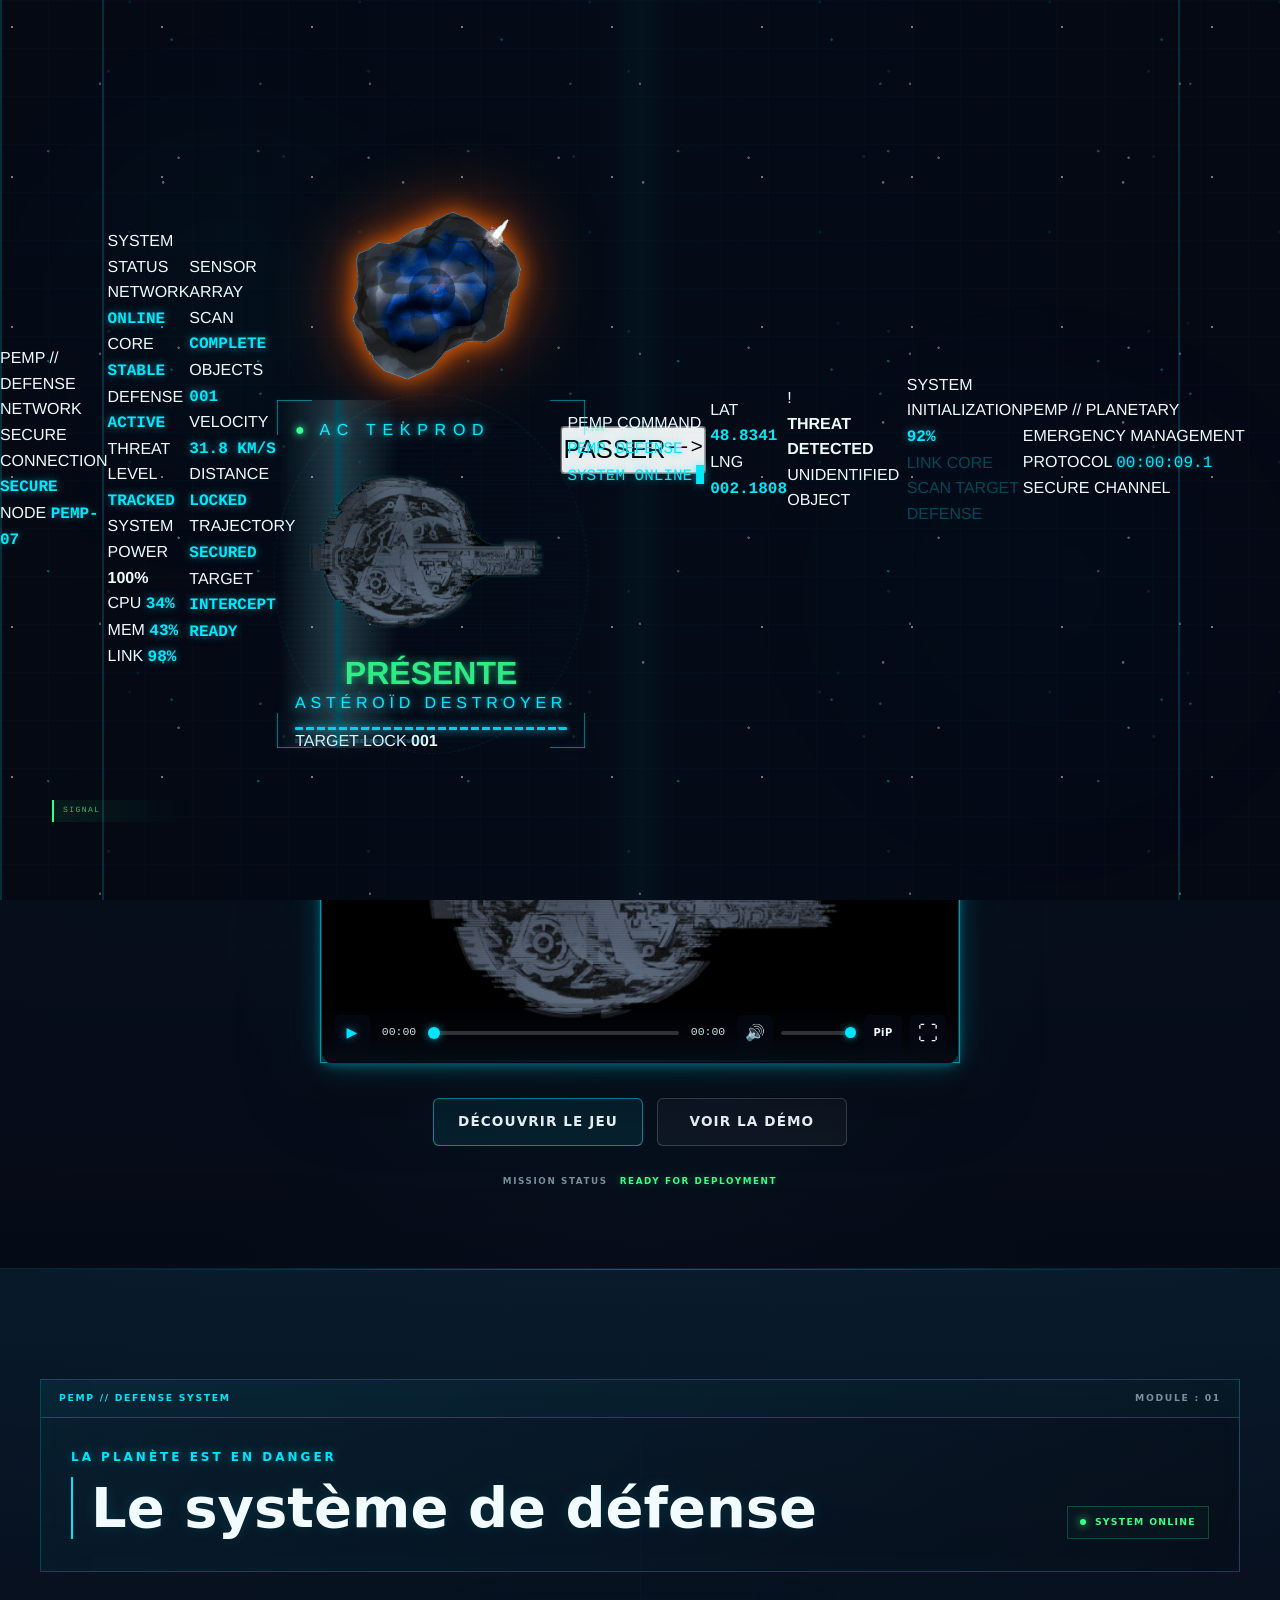
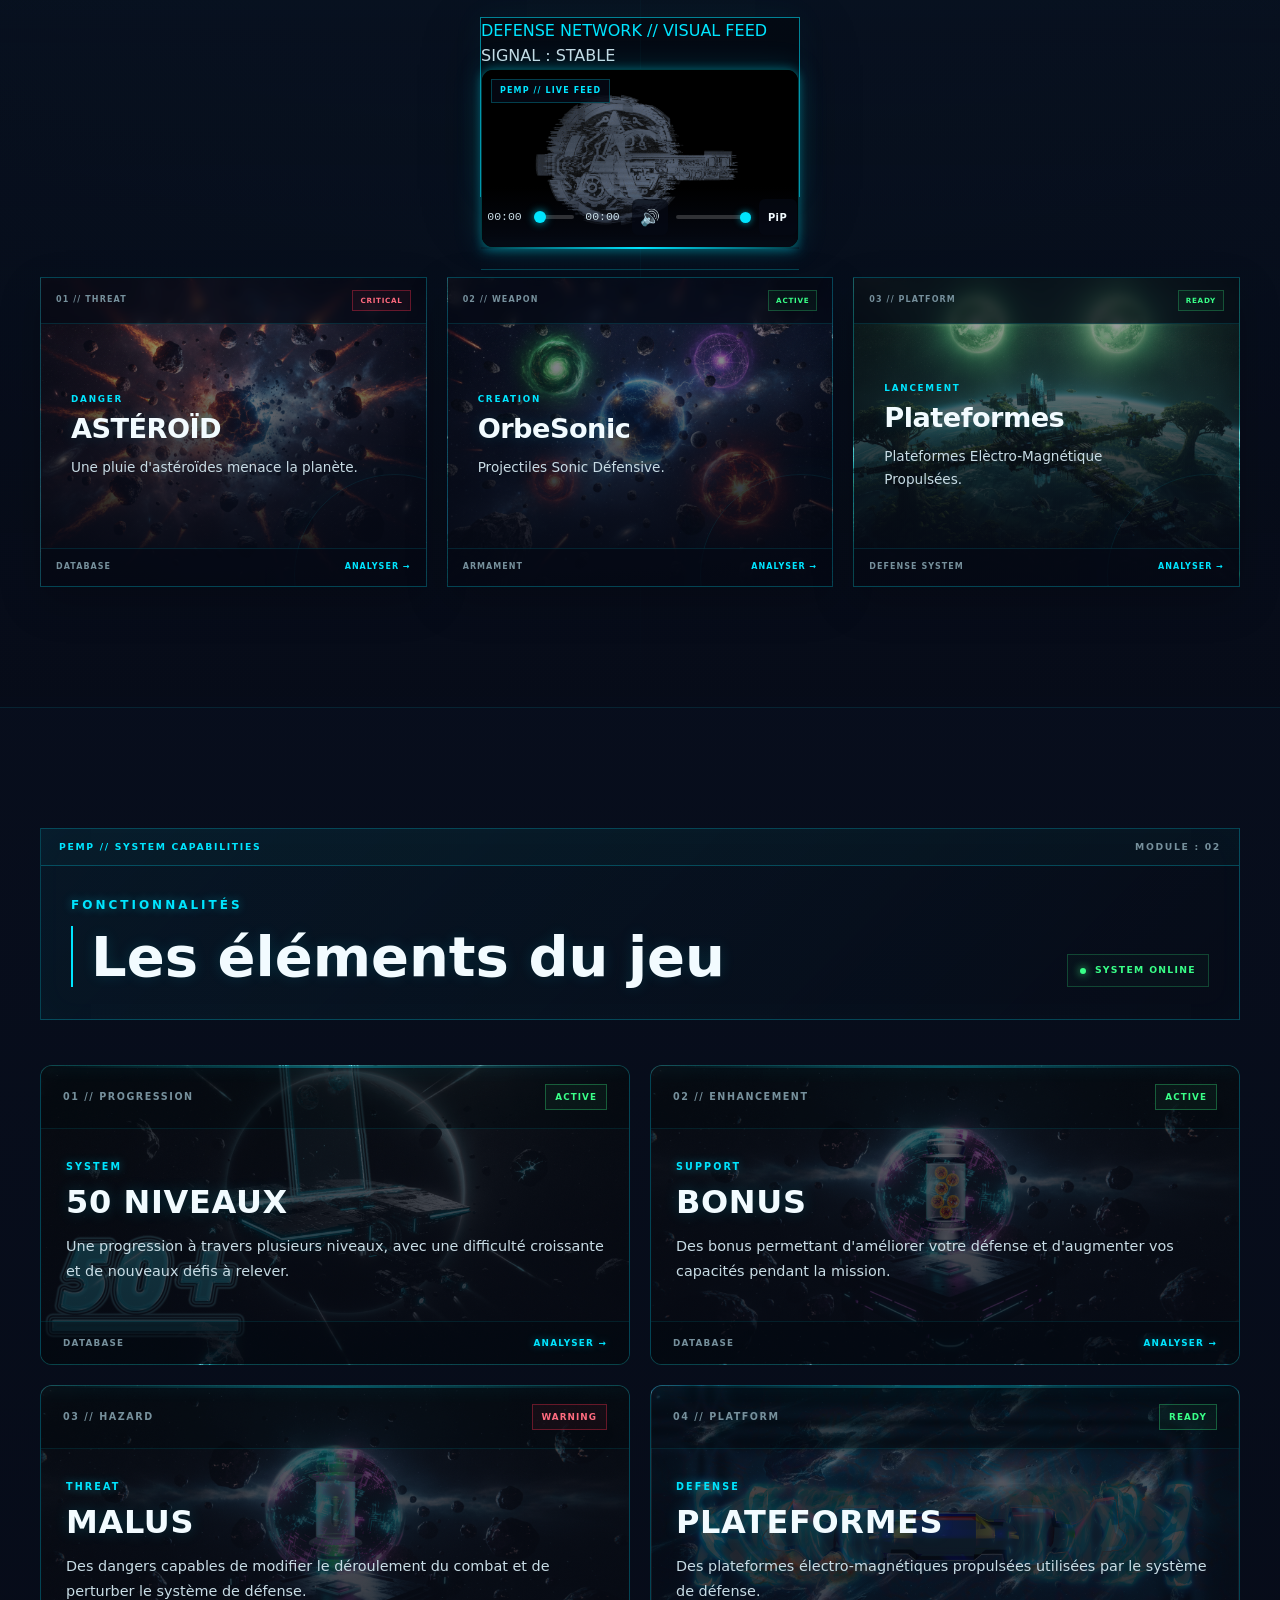
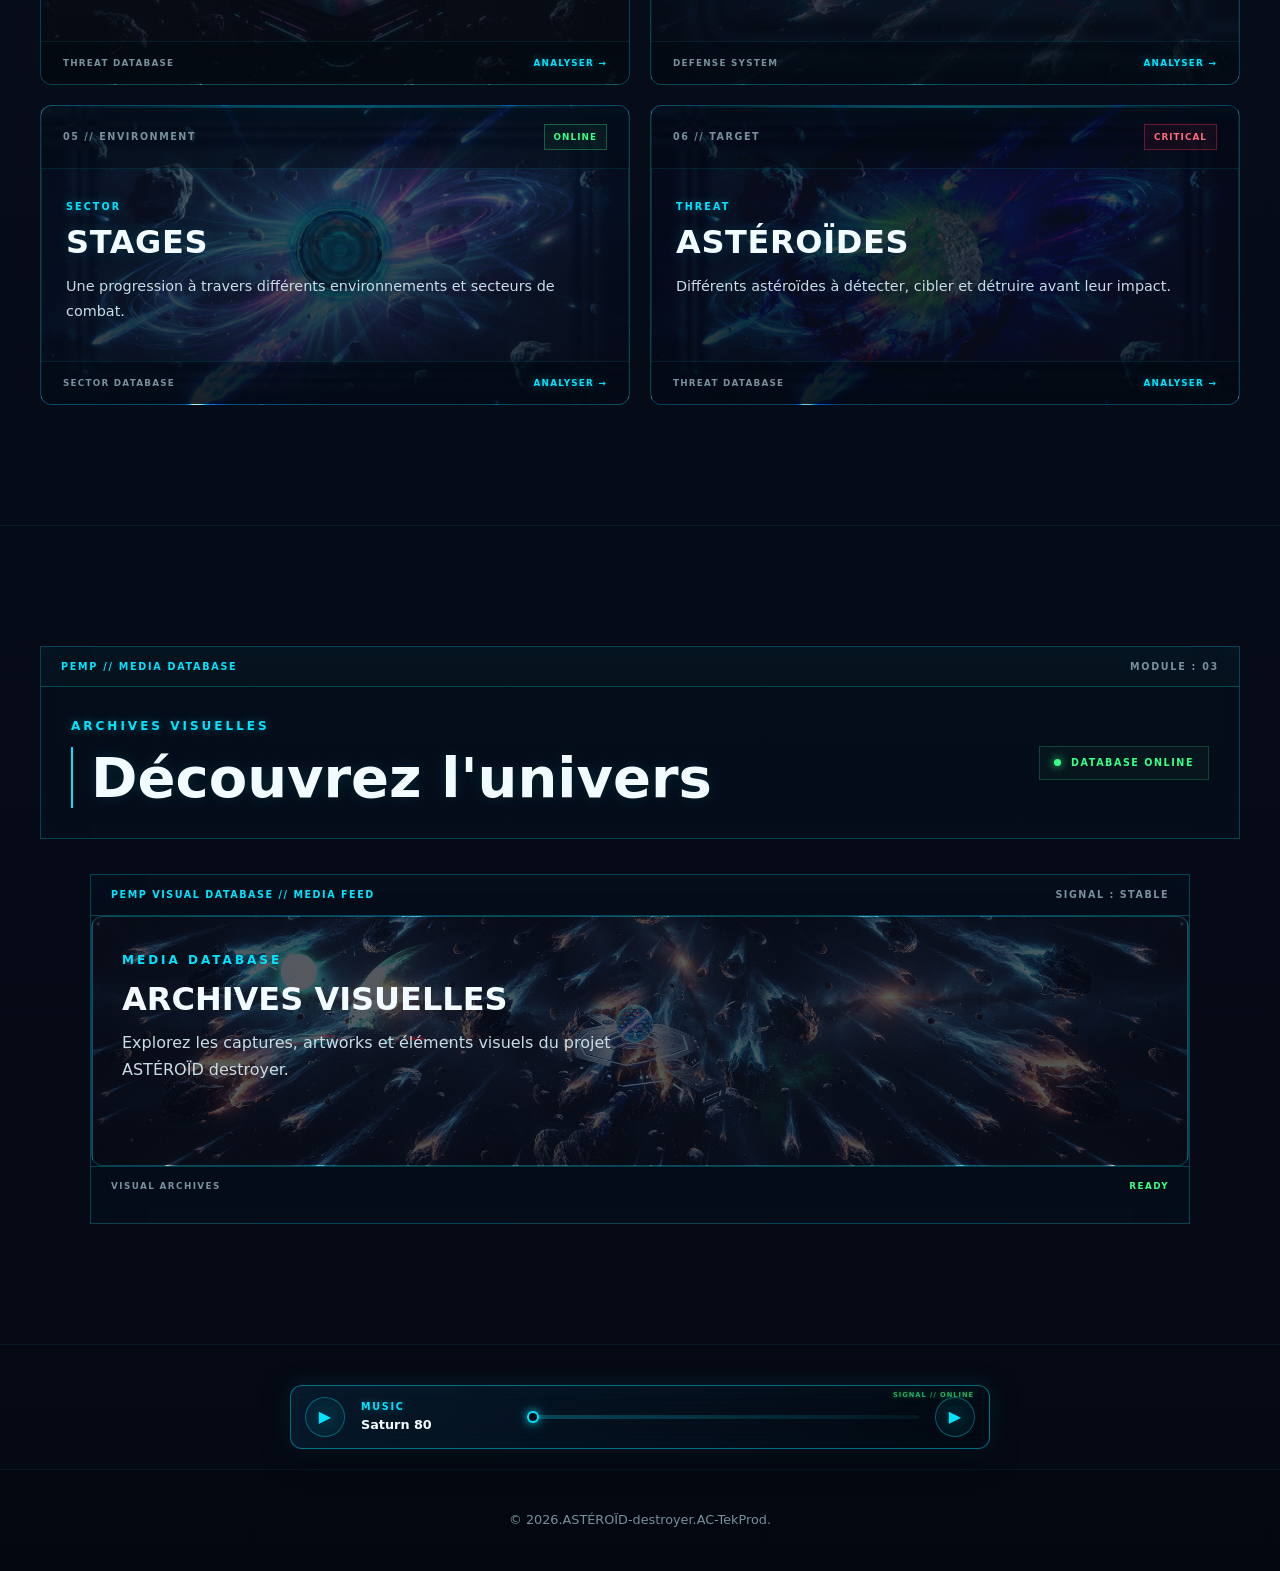
==== commit 763d4a8f: "Update index.html" ====
--- a/index.html
+++ b/index.html
@@ -614,7 +614,7 @@
         </span>
 
         <kbd>
-            ESC
+            -->
         </kbd>
 
     </button>
--- a/css/responsive.css
+++ b/css/responsive.css
@@ -630,3 +630,1708 @@
 
 }
 
+/* =========================================================
+    INTRO MOBILE
+   ========================================================= */
+
+/* =========================================================
+   01 — TABLETTE / PETIT DESKTOP
+   ========================================================= */
+
+@media (max-width: 1200px) {
+
+    .intro-content {
+        width: 100%;
+        height: 100%;
+        overflow: hidden;
+    }
+
+
+    .hud-panel {
+        width: 185px;
+    }
+
+
+    .hud-left {
+        left: 24px;
+    }
+
+
+    .hud-right {
+        right: 24px;
+    }
+
+
+    .intro-logo {
+        width:
+            clamp(300px, 34vw, 430px);
+    }
+
+
+    .intro-radar {
+        width:
+            clamp(320px, 46vw, 560px);
+    }
+
+
+    .intro-logo-subtitle {
+        font-size:
+            .85rem;
+    }
+
+
+    .intro-brand h1 {
+        font-size:
+            .75rem;
+    }
+
+
+    .intro-logo-name {
+        font-size:
+            1.10rem;
+    }
+}
+
+
+
+/* =========================================================
+   02 — TABLETTE
+   ========================================================= */
+
+@media (max-width: 900px) {
+
+    .intro-content::before {
+        inset:
+            18px;
+    }
+
+
+    /* -----------------------------------------------------
+       HEADER
+       ----------------------------------------------------- */
+
+    .hud-header {
+        left:
+            22px;
+
+        right:
+            22px;
+
+        top:
+            22px;
+    }
+
+
+    /* -----------------------------------------------------
+       PANNEAUX
+       ----------------------------------------------------- */
+
+    .hud-panel {
+        width:
+            150px;
+
+        padding:
+            11px;
+    }
+
+
+    .hud-left {
+        left:
+            18px;
+    }
+
+
+    .hud-right {
+        right:
+            18px;
+    }
+
+
+    /* -----------------------------------------------------
+       LOGO
+       ----------------------------------------------------- */
+
+    .intro-logo {
+        width:
+            clamp(290px, 40vw, 390px);
+    }
+
+
+    .intro-radar {
+        width:
+            clamp(300px, 50vw, 500px);
+    }
+
+
+    /* -----------------------------------------------------
+       TEXTES
+       ----------------------------------------------------- */
+
+    .intro-logo-subtitle {
+        font-size:
+            .82rem;
+    }
+
+
+    .intro-brand h1 {
+        font-size:
+            .72rem;
+    }
+
+
+    .intro-logo-name {
+        font-size:
+            1.05rem;
+    }
+}
+
+
+
+/* =========================================================
+   03 — MOBILE PRINCIPAL
+   ========================================================= */
+
+@media (max-width: 700px) {
+
+    /* -----------------------------------------------------
+       CONTENEUR
+       ----------------------------------------------------- */
+
+    .intro {
+
+        width:
+            100vw;
+
+        height:
+            100dvh;
+
+        min-width:
+            0;
+
+        min-height:
+            0;
+
+        overflow:
+            hidden;
+    }
+
+
+    .intro-content {
+
+        position:
+            absolute;
+
+        inset:
+            0;
+
+        width:
+            100vw;
+
+        height:
+            100dvh;
+
+        overflow:
+            hidden;
+    }
+
+
+    .intro-content::before {
+
+        inset:
+            10px;
+    }
+       .intro {
+    }
+
+
+    /* =====================================================
+       HEADER MOBILE
+       ===================================================== */
+
+    .hud-header {
+
+        position:
+            absolute;
+
+        left:
+            16px;
+
+        right:
+            16px;
+
+        top:
+            18px;
+
+        display:
+            flex;
+
+        align-items:
+            center;
+
+        justify-content:
+            space-between;
+
+        z-index:
+            100;
+    }
+
+
+    .hud-header-left,
+    .hud-header-right {
+
+        font-size:
+            .46rem;
+    }
+
+
+    .hud-header-center {
+
+        display:
+            none;
+    }
+
+
+
+    /* =====================================================
+       PANNEAUX
+       ===================================================== */
+
+    .hud-panel {
+
+        width:
+            115px;
+
+        padding:
+            8px;
+
+        opacity:
+            .72;
+
+        z-index:
+            15;
+    }
+
+
+    .hud-left {
+
+        left:
+            10px;
+
+        top:
+            90px;
+    }
+
+
+    .hud-right {
+
+        right:
+            10px;
+
+        top:
+            90px;
+    }
+
+
+    .hud-panel-title {
+
+        font-size:
+            .43rem;
+    }
+
+
+    .hud-data {
+
+        font-size:
+            .40rem;
+
+        margin-bottom:
+            6px;
+    }
+
+
+    .hud-data strong {
+
+        font-size:
+            .43rem;
+    }
+
+
+    .hud-meter,
+    .hud-mini-grid {
+
+        display:
+            none;
+    }
+
+
+
+    /* =====================================================
+       CENTRE
+       ===================================================== */
+
+    .intro-center {
+
+        position:
+            absolute;
+
+        inset:
+            0;
+
+        width:
+            100%;
+
+        height:
+            100%;
+
+        transform:
+            none;
+    }
+
+
+
+    /* =====================================================
+       BLOC LOGO + TEXTES
+       ===================================================== */
+
+    .intro-brand {
+
+        position:
+            absolute;
+
+        left:
+            50%;
+
+        top:
+            50%;
+
+        width:
+            96vw;
+
+        max-width:
+            96vw;
+
+        margin:
+            0;
+
+        padding:
+            0;
+
+        transform:
+            translate(-50%, -50%);
+
+        display:
+            flex;
+
+        flex-direction:
+            column;
+
+        align-items:
+            center;
+
+        justify-content:
+            center;
+
+        text-align:
+            center;
+
+        z-index:
+            40;
+    }
+
+
+
+    /* =====================================================
+       LOGO
+       APPARAÎT IMMÉDIATEMENT
+       ===================================================== */
+
+    .intro-logo {
+
+        order:
+            1;
+
+        position:
+            relative;
+
+        width:
+            min(72vw, 330px);
+
+        height:
+            auto;
+
+        min-height:
+            0;
+
+        margin:
+            0;
+
+        opacity:
+            1;
+
+        transform:
+            scale(1);
+
+        filter:
+            none;
+
+        animation:
+            none;
+    }
+
+
+    .intro-logo img {
+
+        width:
+            100%;
+
+        height:
+            auto;
+
+        display:
+            block;
+    }
+
+
+
+    /* =====================================================
+       AC TEKPROD
+       TRÈS VISIBLE — SOUS LOGO
+       ===================================================== */
+
+    .intro-logo-subtitle {
+
+        order:
+            2;
+
+        position:
+            relative;
+
+        left:
+            auto;
+
+        bottom:
+            auto;
+
+        transform:
+            none;
+
+        width:
+            auto;
+
+        margin:
+            22px 0 0;
+
+        padding:
+            0;
+
+        font-size:
+            clamp(
+                1.25rem,
+                6vw,
+                1.75rem
+            );
+
+        font-weight:
+            900;
+
+        letter-spacing:
+            .18em;
+
+        line-height:
+            1;
+
+        color:
+            var(--hud-cyan);
+
+        white-space:
+            nowrap;
+
+        opacity:
+            1;
+
+        text-shadow:
+
+            0 0 8px
+            rgba(0,229,255,.95),
+
+            0 0 20px
+            rgba(0,229,255,.75),
+
+            0 0 45px
+            rgba(0,229,255,.35);
+
+        animation:
+            none;
+    }
+
+
+
+    /* =====================================================
+       PRÉSENTE
+       ===================================================== */
+
+    .intro-brand h1 {
+
+        order:
+            3;
+
+        position:
+            relative;
+
+        margin:
+            17px 0 0;
+
+        padding:
+            0;
+
+        font-size:
+            clamp(
+                1.05rem,
+                5vw,
+                1.45rem
+            );
+
+        font-weight:
+            900;
+
+        letter-spacing:
+            .25em;
+
+        line-height:
+            1;
+
+        color:
+            rgba(235,245,248,.95);
+
+        white-space:
+            nowrap;
+
+        opacity:
+            1;
+
+        transform:
+            none;
+
+        text-shadow:
+
+            0 0 8px
+            rgba(255,255,255,.35),
+
+            0 0 20px
+            rgba(190,215,225,.25);
+
+        animation:
+            none;
+    }
+
+
+
+    /* =====================================================
+       ASTÉROÏD DESTROYER
+       TRÈS GROS ET LISIBLE
+       ===================================================== */
+
+    .intro-logo-name {
+
+        order:
+            4;
+
+        position:
+            relative;
+
+        margin:
+            17px 0 0;
+
+        padding:
+            0;
+
+        max-width:
+            94vw;
+
+        font-size:
+            clamp(
+                1.35rem,
+                7vw,
+                2rem
+            );
+
+        font-weight:
+            900;
+
+        letter-spacing:
+            .10em;
+
+        line-height:
+            1;
+
+        color:
+            var(--hud-cyan);
+
+        white-space:
+            nowrap;
+
+        opacity:
+            1;
+
+        transform:
+            none;
+
+        text-shadow:
+
+            0 0 10px
+            rgba(0,229,255,1),
+
+            0 0 25px
+            rgba(0,229,255,.75),
+
+            0 0 50px
+            rgba(0,229,255,.35);
+
+        animation:
+            none;
+    }
+
+
+
+    /* =====================================================
+       RADAR
+       PAS DE REDIMENSIONNEMENT EXCESSIF
+       ===================================================== */
+
+    .intro-radar {
+
+        width:
+            min(82vw, 460px);
+
+        height:
+            min(82vw, 460px);
+
+        max-width:
+            none;
+
+        max-height:
+            none;
+
+        transform:
+            translate(-50%, -50%)
+            scale(.90);
+    }
+
+
+
+    /* =====================================================
+       CROSSHAIR
+       ===================================================== */
+
+    .holo-crosshair {
+
+        transform:
+            translate(-50%, -50%)
+            scale(.85);
+    }
+
+
+
+    /* =====================================================
+       MÉTÉORE
+       BEAUCOUP PLUS GROS
+       ===================================================== */
+
+    .intro-asteroid {
+
+    width:
+        clamp(
+            230px,
+            52vw,
+            360px
+        );
+
+    max-width:
+        none;
+
+    transform:
+      translate(120px, 220px);
+
+
+    z-index:
+        50;
+}
+
+    /* =====================================================
+       CIBLE
+       ===================================================== */
+
+    .target-lock {
+
+        left:
+            50%;
+
+        bottom:
+            19%;
+
+        transform:
+            translateX(-50%)
+            scale(.78);
+
+        z-index:
+            45;
+    }
+
+
+
+    /* =====================================================
+       ALERTE
+       ===================================================== */
+
+    .hud-alert {
+
+        left:
+            50%;
+
+        top:
+            74px;
+
+        transform:
+            translateX(-50%)
+            scale(.78);
+
+        transform-origin:
+            center top;
+
+        z-index:
+            90;
+    }
+
+
+
+    /* =====================================================
+       CONSOLES
+       ===================================================== */
+
+    .hud-console {
+
+        max-width:
+            145px;
+
+        font-size:
+            .42rem;
+
+        z-index:
+            70;
+    }
+
+
+    .hud-console-left {
+
+        left:
+            12px;
+
+        bottom:
+            72px;
+    }
+
+
+    .hud-console-right {
+
+        right:
+            12px;
+
+        bottom:
+            72px;
+    }
+
+
+    .console-message {
+
+        max-width:
+            145px;
+
+        overflow:
+            hidden;
+
+        text-overflow:
+            ellipsis;
+
+        white-space:
+            nowrap;
+    }
+
+
+
+    /* =====================================================
+       BARRE DE PROGRESSION
+       ===================================================== */
+
+    .boot-progress {
+
+        position:
+            absolute;
+
+        left:
+            50%;
+
+        bottom:
+            38px;
+
+        width:
+            min(70vw, 360px);
+
+        transform:
+            translateX(-50%);
+
+        z-index:
+            80;
+    }
+
+
+    .boot-progress-top,
+    .boot-stages {
+
+        font-size:
+            .43rem;
+    }
+
+
+
+    /* =====================================================
+       FOOTER
+       ===================================================== */
+
+    .hud-footer {
+
+        left:
+            12px;
+
+        right:
+            12px;
+
+        bottom:
+            10px;
+
+        font-size:
+            .34rem;
+
+        z-index:
+            80;
+    }
+
+
+
+    /* =====================================================
+       BOUTON PASSER
+       ===================================================== */
+
+    .intro-skip {
+
+        right:
+            17px;
+
+        top:
+            48px;
+
+        bottom:
+            auto;
+
+        padding:
+            8px 12px;
+
+        font-size:
+            .50rem;
+
+        color:
+            rgba(190,215,225,.85);
+
+        background:
+            rgba(0,8,15,.75);
+
+        border:
+            1px solid
+            rgba(0,229,255,.4);
+
+        z-index:
+            200;
+    }
+}
+
+
+
+/* =========================================================
+   04 — MOBILE ÉTROIT
+   ========================================================= */
+
+@media (max-width: 500px) {
+
+    /* -----------------------------------------------------
+       PANNEAUX PLUS DISCRETS
+       ----------------------------------------------------- */
+
+    .hud-panel {
+
+        width:
+            100px;
+
+        opacity:
+            .55;
+    }
+
+
+    .hud-left {
+        left:
+            7px;
+
+        top:
+            86px;
+    }
+
+
+    .hud-right {
+        right:
+            7px;
+
+        top:
+            86px;
+    }
+
+
+    /* -----------------------------------------------------
+       LOGO
+       ----------------------------------------------------- */
+
+    .intro-logo {
+
+        width:
+            70vw;
+    }
+
+
+    /* -----------------------------------------------------
+       AC TEKPROD
+       ----------------------------------------------------- */
+
+    .intro-logo-subtitle {
+
+        margin-top:
+            20px;
+
+        font-size:
+            1.20rem;
+
+        letter-spacing:
+            .15em;
+    }
+
+
+    /* -----------------------------------------------------
+       PRÉSENTE
+       ----------------------------------------------------- */
+
+    .intro-brand h1 {
+
+        margin-top:
+            15px;
+
+        font-size:
+            1rem;
+
+        letter-spacing:
+            .20em;
+    }
+
+
+    /* -----------------------------------------------------
+       ASTÉROÏD DESTROYER
+       ----------------------------------------------------- */
+
+    .intro-logo-name {
+
+        margin-top:
+            15px;
+
+        font-size:
+            1.28rem;
+
+        letter-spacing:
+            .07em;
+    }
+
+
+    /* -----------------------------------------------------
+       MÉTÉORE
+       ----------------------------------------------------- */
+
+    .intro-asteroid {
+
+        width:
+            240px;
+    }
+
+
+    /* -----------------------------------------------------
+       RADAR
+       ----------------------------------------------------- */
+
+    .intro-radar {
+
+        width:
+            80vw;
+
+        height:
+            80vw;
+    }
+
+
+    /* -----------------------------------------------------
+       TARGET
+       ----------------------------------------------------- */
+
+    .target-lock {
+
+        bottom:
+            17%;
+
+        transform:
+            translateX(-50%)
+            scale(.68);
+    }
+
+
+    /* -----------------------------------------------------
+       ALERT
+       ----------------------------------------------------- */
+
+    .hud-alert {
+
+        top:
+            68px;
+
+        transform:
+            translateX(-50%)
+            scale(.68);
+    }
+
+
+    /* -----------------------------------------------------
+       PASSER
+       ----------------------------------------------------- */
+
+    .intro-skip {
+
+        top:
+            45px;
+
+        right:
+            19px;
+
+        padding:
+            7px 10px;
+    }
+}
+
+
+
+/* =========================================================
+   05 — PETIT SMARTPHONE
+   ========================================================= */
+
+@media (max-width: 400px) {
+
+    /* -----------------------------------------------------
+       PANNEAUX
+       ----------------------------------------------------- */
+
+    .hud-panel {
+
+        width:
+            88px;
+
+        padding:
+            6px;
+
+        opacity:
+            .45;
+    }
+
+
+    .hud-left {
+        left:
+            5px;
+
+        top:
+            82px;
+    }
+
+
+    .hud-right {
+        right:
+            5px;
+
+        top:
+            82px;
+    }
+
+
+    /* -----------------------------------------------------
+       LOGO
+       ----------------------------------------------------- */
+
+    .intro-logo {
+
+        width:
+            68vw;
+    }
+
+
+    /* -----------------------------------------------------
+       AC TEKPROD
+       ----------------------------------------------------- */
+
+    .intro-logo-subtitle {
+
+        margin-top:
+            18px;
+
+        font-size:
+            1.05rem;
+
+        letter-spacing:
+            .12em;
+    }
+
+
+    /* -----------------------------------------------------
+       PRÉSENTE
+       ----------------------------------------------------- */
+
+    .intro-brand h1 {
+
+        margin-top:
+            13px;
+
+        font-size:
+            .90rem;
+
+        letter-spacing:
+            .17em;
+    }
+
+
+    /* -----------------------------------------------------
+       ASTÉROÏD DESTROYER
+       ----------------------------------------------------- */
+
+    .intro-logo-name {
+
+        margin-top:
+            13px;
+
+        font-size:
+            1.12rem;
+
+        letter-spacing:
+            .045em;
+    }
+
+
+    /* -----------------------------------------------------
+       MÉTÉORE
+       ----------------------------------------------------- */
+
+    .intro-asteroid {
+
+        width:
+            220px;
+    }
+
+
+    /* -----------------------------------------------------
+       RADAR
+       ----------------------------------------------------- */
+
+    .intro-radar {
+
+        width:
+            76vw;
+
+        height:
+            76vw;
+    }
+
+
+    /* -----------------------------------------------------
+       TARGET
+       ----------------------------------------------------- */
+
+    .target-lock {
+
+        bottom:
+            16%;
+
+        transform:
+            translateX(-50%)
+            scale(.58);
+    }
+
+
+    /* -----------------------------------------------------
+       ALERT
+       ----------------------------------------------------- */
+
+    .hud-alert {
+
+        top:
+            64px;
+
+        transform:
+            translateX(-50%)
+            scale(.58);
+    }
+
+
+    /* -----------------------------------------------------
+       CONSOLES
+       ----------------------------------------------------- */
+
+    .hud-console {
+
+        font-size:
+            .32rem;
+    }
+
+
+    .hud-console-left {
+
+        left:
+            6px;
+
+        bottom:
+            58px;
+    }
+
+
+    .hud-console-right {
+
+        right:
+            6px;
+
+        bottom:
+            58px;
+    }
+
+
+    /* -----------------------------------------------------
+       PROGRESSION
+       ----------------------------------------------------- */
+
+    .boot-progress {
+
+        bottom:
+            27px;
+
+        width:
+            62vw;
+    }
+
+
+    .boot-stages {
+
+        display:
+            none;
+    }
+
+
+    /* -----------------------------------------------------
+       FOOTER
+       ----------------------------------------------------- */
+
+    .hud-footer {
+
+        bottom:
+            7px;
+
+        font-size:
+            .28rem;
+    }
+}
+
+
+
+/* =========================================================
+   06 — TRÈS PETIT SMARTPHONE
+   ========================================================= */
+
+@media (max-width: 360px) {
+
+    /* -----------------------------------------------------
+       PANNEAUX : ON LES CACHE POUR LA LISIBILITÉ
+       ----------------------------------------------------- */
+
+    .hud-panel {
+
+        display:
+            none;
+    }
+
+
+    /* -----------------------------------------------------
+       HEADER
+       ----------------------------------------------------- */
+
+    .hud-header {
+
+        left:
+            10px;
+
+        right:
+            10px;
+
+        top:
+            12px;
+    }
+
+
+    .hud-header-left,
+    .hud-header-right {
+
+        font-size:
+            .35rem;
+    }
+
+
+    /* -----------------------------------------------------
+       LOGO
+       ----------------------------------------------------- */
+
+    .intro-logo {
+
+        width:
+            65vw;
+    }
+
+
+    /* -----------------------------------------------------
+       AC TEKPROD
+       ----------------------------------------------------- */
+
+    .intro-logo-subtitle {
+
+        margin-top:
+            16px;
+
+        font-size:
+            .96rem;
+
+        letter-spacing:
+            .10em;
+    }
+
+
+    /* -----------------------------------------------------
+       PRÉSENTE
+       ----------------------------------------------------- */
+
+    .intro-brand h1 {
+
+        margin-top:
+            11px;
+
+        font-size:
+            .82rem;
+
+        letter-spacing:
+            .14em;
+    }
+
+
+    /* -----------------------------------------------------
+       ASTÉROÏD DESTROYER
+       ----------------------------------------------------- */
+
+    .intro-logo-name {
+
+        margin-top:
+            11px;
+
+        font-size:
+            1rem;
+
+        letter-spacing:
+            .025em;
+    }
+
+
+    /* -----------------------------------------------------
+       MÉTÉORE
+       ----------------------------------------------------- */
+
+    .intro-asteroid {
+
+        width:
+            190px;
+    }
+
+
+    /* -----------------------------------------------------
+       RADAR
+       ----------------------------------------------------- */
+
+    .intro-radar {
+
+        width:
+            72vw;
+
+        height:
+            72vw;
+    }
+
+
+    /* -----------------------------------------------------
+       CROSSHAIR
+       ----------------------------------------------------- */
+
+    .holo-crosshair {
+
+        transform:
+            translate(-50%, -50%)
+            scale(.62);
+    }
+
+
+    /* -----------------------------------------------------
+       TARGET
+       ----------------------------------------------------- */
+
+    .target-lock {
+
+        bottom:
+            15%;
+
+        transform:
+            translateX(-50%)
+            scale(.50);
+    }
+
+
+    /* -----------------------------------------------------
+       ALERT
+       ----------------------------------------------------- */
+
+    .hud-alert {
+
+        top:
+            59px;
+
+        transform:
+            translateX(-50%)
+            scale(.50);
+    }
+
+
+    /* -----------------------------------------------------
+       CONSOLES
+       ----------------------------------------------------- */
+
+    .hud-console {
+
+        display:
+            none;
+    }
+
+
+    /* -----------------------------------------------------
+       PROGRESSION
+       ----------------------------------------------------- */
+
+    .boot-progress {
+
+        bottom:
+            20px;
+
+        width:
+            58vw;
+    }
+
+
+    /* -----------------------------------------------------
+       FOOTER
+       ----------------------------------------------------- */
+
+    .hud-footer {
+
+        display:
+            none;
+    }
+
+
+    /* -----------------------------------------------------
+       BOUTON PASSER
+       ----------------------------------------------------- */
+
+    .intro-skip {
+
+        top:
+            40px;
+
+        right:
+            17px;
+
+        padding:
+            6px 8px;
+
+        font-size:
+            .38rem;
+    }
+}
+
+
+
+/* =========================================================
+   07 — TRÈS GRAND ÉCRAN
+   ========================================================= */
+
+@media (min-width: 1600px) {
+
+    .intro-content::before {
+        inset:
+            42px;
+    }
+
+
+    .hud-panel {
+        width:
+            240px;
+    }
+
+
+    .hud-left {
+        left:
+            45px;
+    }
+
+
+    .hud-right {
+        right:
+            45px;
+    }
+
+
+    .intro-logo {
+        width:
+            440px;
+    }
+
+
+    .intro-radar {
+        width:
+            640px;
+    }
+
+
+    .intro-logo-subtitle {
+        font-size:
+            .85rem;
+    }
+
+
+    .intro-brand h1 {
+        font-size:
+            .78rem;
+    }
+
+
+    .intro-logo-name {
+        font-size:
+            1.20rem;
+    }
+}
+
+
+
+/* =========================================================
+   08 — ULTRA LARGE
+   ========================================================= */
+
+@media (min-width: 2000px) {
+
+    .hud-panel {
+        width:
+            275px;
+    }
+
+
+    .hud-left {
+        left:
+            60px;
+    }
+
+
+    .hud-right {
+        right:
+            60px;
+    }
+
+
+    .intro-logo {
+        width:
+            480px;
+    }
+
+
+    .intro-radar {
+        width:
+            700px;
+    }
+}
+
+/* =========================================================
+                      CORRECTION BUGS
+   ========================================================= */
+
+/* =========================================================
+   EMPÊCHER LA PAGE D'ACCUEIL D'APPARAÎTRE
+   SOUS L'INTRO
+   ========================================================= */
+
+#intro {
+    position: fixed !important;
+    inset: 0 !important;
+    width: 100vw !important;
+    height: 100dvh !important;
+    z-index: 99999 !important;
+    overflow: hidden !important;
+    background: #050914 !important;
+}
+body.intro-active {
+    overflow: hidden !important;
+}
+/* =========================================================
+   CORRECTION — BOUTON PASSER
+   EMPÊCHE UNE ZONE PLEINE HAUTEUR
+   ========================================================= */
+
+#intro .intro-skip {
+    position: absolute !important;
+
+    width: max-content !important;
+    height: auto !important;
+
+    min-width: 0 !important;
+    min-height: 0 !important;
+
+    max-width: max-content !important;
+    max-height: max-content !important;
+
+    display: inline-flex !important;
+
+    align-items: center;
+    justify-content: center;
+
+    box-sizing: border-box;
+
+    flex: none !important;
+
+    inset-block-end: auto;
+}
+
+#intro .intro-skip {
+    transform: translateX(-6.25px) scale(1.6) !important;
+}
--- a/css/animations.css
+++ b/css/animations.css
@@ -1,90 +1,81 @@
 /* =========================================================
    ASTÉROÏD DESTROYER
-   PEMP // MISSION BRIEFING INTRO
-   ========================================================= */
-
-
-/* =========================================================
-   VARIABLES LOCALES
+   PEMP // HOLOGRAPHIC INTERFACE
+   CSS — PARTIE 1/12
+   BASE + FOND
    ========================================================= */
 
 .intro {
 
-    --hud-cyan:
-        #00e5ff;
-
-    --hud-cyan-soft:
-        rgba(0, 229, 255, 0.12);
-
-    --hud-cyan-faint:
-        rgba(0, 229, 255, 0.045);
-
-    --hud-red:
-        #ff304f;
-
-    --hud-red-soft:
-        rgba(255, 48, 79, 0.12);
-
-    --hud-green:
-        #39ff88;
-
-    --hud-orange:
-        #ff6a00;
-
-    --hud-white:
-        #ffffff;
-
-    --hud-muted:
-        rgba(190, 215, 225, 0.55);
-
-    --hud-border:
-        rgba(0, 229, 255, 0.18);
+    --hud-cyan: #00eaff;
+    --hud-blue: #1685ff;
+    --hud-green: #35ff88;
+    --hud-orange: #ff8a00;
+    --hud-red: #ff304f;
+    --hud-white: #effcff;
+    --hud-muted: rgba(190,220,230,.58);
+
+    --cyan-soft: rgba(0,234,255,.14);
+    --cyan-faint: rgba(0,234,255,.045);
 
     position: fixed;
-
     inset: 0;
 
     z-index: 99999;
 
     display: flex;
-
     align-items: center;
     justify-content: center;
 
     overflow: hidden;
 
+    color: var(--hud-white);
+
     background:
         radial-gradient(
-            circle at 50% 48%,
-            rgba(0, 229, 255, 0.055),
-            transparent 24%
+            ellipse at 50% 48%,
+            rgba(0,234,255,.08) 0%,
+            rgba(0,234,255,.025) 25%,
+            transparent 48%
         ),
+
         radial-gradient(
-            circle at 50% 50%,
-            #06111c 0%,
-            #02070d 45%,
+            ellipse at 15% 85%,
+            rgba(22,133,255,.055),
+            transparent 35%
+        ),
+
+        radial-gradient(
+            ellipse at 85% 15%,
+            rgba(0,234,255,.035),
+            transparent 35%
+        ),
+
+        linear-gradient(
+            180deg,
+            #06121d 0%,
+            #02080f 48%,
             #010307 100%
         );
 
-    color:
-        var(--hud-white);
-
     opacity: 1;
-
     visibility: visible;
 
     transition:
-        opacity 0.8s ease,
-        visibility 0.8s ease;
+        opacity .8s ease,
+        visibility .8s ease;
 
     isolation: isolate;
 }
 
 
+/* =========================================================
+   FERMETURE
+   ========================================================= */
+
 .intro.is-hidden {
 
     opacity: 0;
-
     visibility: hidden;
 
     pointer-events: none;
@@ -92,7 +83,139 @@
 
 
 /* =========================================================
-   ESPACE
+   CONTENEUR PRINCIPAL
+   ========================================================= */
+
+.intro-content {
+
+    position: relative;
+
+    width: 100%;
+    height: 100%;
+
+    z-index: 2;
+
+    display: flex;
+
+    align-items: center;
+    justify-content: center;
+
+    overflow: hidden;
+}
+
+
+/* =========================================================
+   CADRE EXTÉRIEUR
+   ========================================================= */
+
+.intro-content::before {
+
+    content: "";
+
+    position: absolute;
+
+    inset: 28px;
+
+    border:
+        1px solid
+        rgba(0,234,255,.11);
+
+    box-shadow:
+        inset 0 0 100px
+        rgba(0,234,255,.018),
+
+        0 0 70px
+        rgba(0,234,255,.018);
+
+    opacity: 0;
+
+    pointer-events: none;
+
+    animation:
+        pemp-frame-in
+        .9s
+        ease
+        .25s
+        forwards;
+}
+
+
+@keyframes pemp-frame-in {
+
+    from {
+
+        opacity: 0;
+
+        transform:
+            scale(.985);
+    }
+
+    to {
+
+        opacity: 1;
+
+        transform:
+            scale(1);
+    }
+}
+
+
+/* =========================================================
+   VIGNETTE
+   ========================================================= */
+
+.intro::after {
+
+    content: "";
+
+    position: absolute;
+
+    inset: 0;
+
+    z-index: 90;
+
+    pointer-events: none;
+
+    background:
+        radial-gradient(
+            ellipse at center,
+            transparent 28%,
+            rgba(0,0,0,.12) 55%,
+            rgba(0,0,0,.78) 100%
+        );
+}
+
+
+/* =========================================================
+   SCROLL BLOQUÉ PENDANT L'INTRO
+   ========================================================= */
+
+body.intro-active {
+
+    overflow: hidden;
+}
+
+/* =========================================================
+   ACCESSIBILITÉ
+   ========================================================= */
+
+@media (prefers-reduced-motion: reduce) {
+
+    .intro {
+
+        display: none;
+    }
+}
+/* =========================================================
+   ASTÉROÏD DESTROYER
+   PEMP // HOLOGRAPHIC INTERFACE
+   CSS — PARTIE 2/12
+   ESPACE + ÉTOILES + PROFONDEUR
+   ========================================================= */
+
+
+/* =========================================================
+   COUCHE ESPACE
    ========================================================= */
 
 .intro-stars {
@@ -101,7 +224,7 @@
 
     inset: 0;
 
-    z-index: -3;
+    z-index: -20;
 
     overflow: hidden;
 
@@ -109,83 +232,124 @@
 
     background:
 
+        /* étoiles lointaines */
         radial-gradient(
-            circle at 10% 20%,
+            circle at 8% 18%,
+            rgba(255,255,255,.85) 0 1px,
+            transparent 1.5px
+        ),
+
+        radial-gradient(
+            circle at 23% 72%,
+            rgba(0,234,255,.65) 0 1px,
+            transparent 1.5px
+        ),
+
+        radial-gradient(
+            circle at 37% 31%,
             rgba(255,255,255,.55) 0 1px,
             transparent 1.5px
         ),
 
         radial-gradient(
-            circle at 35% 75%,
-            rgba(0,229,255,.45) 0 1px,
+            circle at 52% 12%,
+            rgba(0,234,255,.5) 0 1px,
             transparent 1.5px
         ),
 
         radial-gradient(
-            circle at 72% 25%,
-            rgba(255,255,255,.4) 0 1px,
+            circle at 68% 76%,
+            rgba(255,255,255,.7) 0 1px,
             transparent 1.5px
         ),
 
         radial-gradient(
-            circle at 90% 70%,
-            rgba(0,229,255,.4) 0 1px,
+            circle at 84% 27%,
+            rgba(0,234,255,.55) 0 1px,
+            transparent 1.5px
+        ),
+
+        radial-gradient(
+            circle at 94% 83%,
+            rgba(255,255,255,.6) 0 1px,
             transparent 1.5px
         );
 
     background-size:
+
         150px 150px,
         210px 210px,
-        260px 260px,
-        320px 320px;
+        270px 270px,
+        330px 330px,
+        240px 240px,
+        310px 310px,
+        190px 190px;
 
     animation:
+
         stars-boot
-        1.5s
+        1.4s
         ease
         .1s
         forwards,
 
         stars-drift
-        18s
+        24s
         linear
-        1.6s
+        1.5s
         infinite;
 }
 
 
+/* =========================================================
+   APPARITION
+   ========================================================= */
+
 @keyframes stars-boot {
 
     from {
+
         opacity: 0;
     }
 
     to {
-        opacity: .45;
-    }
-
-}
-
+
+        opacity: .55;
+    }
+}
+
+
+/* =========================================================
+   DÉPLACEMENT LENT
+   ========================================================= */
 
 @keyframes stars-drift {
 
-    from {
+    0% {
+
         transform:
             translate3d(0,0,0)
             scale(1);
     }
 
-    to {
+    50% {
+
+        transform:
+            translate3d(-1%,.5%,0)
+            scale(1.02);
+    }
+
+    100% {
+
         transform:
             translate3d(-2%,1%,0)
             scale(1.04);
     }
-
-}
-
-
-/* =========================================================
-   GRILLE HOLOGRAPHIQUE
+}
+
+
+/* =========================================================
+   SECONDE COUCHE DE PROFONDEUR
    ========================================================= */
 
 .intro-stars::before {
@@ -194,124 +358,4302 @@
 
     position: absolute;
 
-    inset: -50%;
+    inset: -30%;
 
     background:
 
-        linear-gradient(
-            rgba(0,229,255,.035) 1px,
-            transparent 1px
+        radial-gradient(
+            circle at 30% 40%,
+            rgba(0,234,255,.09),
+            transparent 18%
         ),
 
-        linear-gradient(
-            90deg,
-            rgba(0,229,255,.035) 1px,
-            transparent 1px
+        radial-gradient(
+            circle at 70% 60%,
+            rgba(22,133,255,.07),
+            transparent 20%
         );
 
+    filter:
+        blur(35px);
+
+    opacity: .7;
+
+    animation:
+        nebula-drift
+        16s
+        ease-in-out
+        infinite alternate;
+}
+
+
+@keyframes nebula-drift {
+
+    from {
+
+        transform:
+            translate3d(-2%,0,0)
+            scale(1);
+    }
+
+    to {
+
+        transform:
+            translate3d(2%,-1%,0)
+            scale(1.06);
+    }
+}
+
+
+/* =========================================================
+   PETITES PARTICULES MOBILES
+   ========================================================= */
+
+.intro-stars::after {
+
+    content: "";
+
+    position: absolute;
+
+    inset: -10%;
+
+    background:
+
+        radial-gradient(
+            circle at 12% 40%,
+            rgba(0,234,255,.5) 0 1px,
+            transparent 2px
+        ),
+
+        radial-gradient(
+            circle at 42% 85%,
+            rgba(255,255,255,.45) 0 1px,
+            transparent 2px
+        ),
+
+        radial-gradient(
+            circle at 76% 18%,
+            rgba(0,234,255,.45) 0 1px,
+            transparent 2px
+        ),
+
+        radial-gradient(
+            circle at 91% 62%,
+            rgba(255,255,255,.4) 0 1px,
+            transparent 2px
+        );
+
     background-size:
-        55px 55px;
-
-    transform:
-        perspective(600px)
-        rotateX(68deg)
-        scale(1.6);
-
-    transform-origin:
-        center bottom;
-
-    opacity: .55;
+        230px 230px,
+        290px 290px,
+        350px 350px,
+        260px 260px;
+
+    opacity: .35;
 
     animation:
-        grid-move
+        particle-field
         14s
         linear
         infinite;
 }
 
 
-@keyframes grid-move {
+@keyframes particle-field {
 
     from {
+
+        transform:
+            translate3d(0,0,0);
+    }
+
+    to {
+
+        transform:
+            translate3d(-3%,2%,0);
+    }
+}
+
+
+/* =========================================================
+   HALO CENTRAL
+   ========================================================= */
+
+.intro-content {
+
+    background:
+
+        radial-gradient(
+            ellipse at 50% 50%,
+            rgba(0,234,255,.035),
+            transparent 30%
+        );
+}
+
+
+/* =========================================================
+   PETITE LUEUR HORIZONTALE
+   ========================================================= */
+
+.intro-content {
+
+    isolation: isolate;
+}
+
+
+.intro-content > .intro-stars {
+
+    mix-blend-mode:
+        screen;
+}
+
+/* =========================================================
+   ASTÉROÏD DESTROYER
+   PEMP // HOLOGRAPHIC INTERFACE
+   CSS — PARTIE 3/12
+   GRILLE + SCANLINES + REPÈRES HUD
+   ========================================================= */
+
+
+/* =========================================================
+   GRILLE TECHNIQUE
+   ========================================================= */
+
+.intro-content {
+
+    background-image:
+
+        linear-gradient(
+            rgba(0,234,255,.018) 1px,
+            transparent 1px
+        ),
+
+        linear-gradient(
+            90deg,
+            rgba(0,234,255,.018) 1px,
+            transparent 1px
+        );
+
+    background-size:
+        48px 48px;
+
+    background-position:
+        0 0,
+        0 0;
+
+    animation:
+        hologrid-move
+        18s
+        linear
+        infinite;
+}
+
+
+@keyframes hologrid-move {
+
+    0% {
+
         background-position:
             0 0,
             0 0;
     }
 
+    100% {
+
+        background-position:
+            0 48px,
+            48px 0;
+    }
+}
+
+
+/* =========================================================
+   SECONDE GRILLE PLUS FINE
+   ========================================================= */
+
+.intro-content::after {
+
+    content: "";
+
+    position: absolute;
+
+    inset: 0;
+
+    z-index: 80;
+
+    pointer-events: none;
+
+    background:
+
+        repeating-linear-gradient(
+            0deg,
+            transparent 0,
+            transparent 3px,
+            rgba(0,234,255,.012) 4px
+        ),
+
+        linear-gradient(
+            90deg,
+            transparent 0%,
+            rgba(0,234,255,.025) 50%,
+            transparent 100%
+        );
+
+    mix-blend-mode:
+        screen;
+
+    opacity: .8;
+}
+
+
+/* =========================================================
+   LIGNE DE SCAN PRINCIPALE
+   ========================================================= */
+
+.intro-content {
+
+    --scan-position: -10%;
+}
+
+
+.intro-content::before {
+
+    /* Le cadre de la partie 1 reste présent.
+       On ajoute la couche scan via un box-shadow
+       animé sur le même élément. */
+
+    box-shadow:
+
+        inset
+        0 0 100px
+        rgba(0,234,255,.018),
+
+        0 0 70px
+        rgba(0,234,255,.018);
+}
+
+
+/* =========================================================
+   SCAN HORIZONTAL GLOBAL
+   ========================================================= */
+
+.intro-content {
+
+    overflow: hidden;
+}
+
+
+.intro-content > .intro-brand::before {
+
+    /* On réserve ce pseudo-élément aux données HUD.
+       Aucun conflit visuel ici. */
+
+    pointer-events: none;
+}
+
+
+/* =========================================================
+   LIGNE LUMINEUSE QUI TRAVERSE L'ÉCRAN
+   ========================================================= */
+
+.intro-content > .intro-particles::after {
+
+    content: "";
+
+    position: fixed;
+
+    left: -20vw;
+
+    top: -5vh;
+
+    width: 140vw;
+
+    height: 1px;
+
+    z-index: 70;
+
+    background:
+
+        linear-gradient(
+            90deg,
+            transparent 0%,
+            rgba(0,234,255,0) 15%,
+            rgba(0,234,255,.45) 42%,
+            #ffffff 50%,
+            rgba(0,234,255,.45) 58%,
+            rgba(0,234,255,0) 85%,
+            transparent 100%
+        );
+
+    box-shadow:
+
+        0 0 8px
+        rgba(0,234,255,.9),
+
+        0 0 30px
+        rgba(0,234,255,.5);
+
+    opacity: 0;
+
+    pointer-events: none;
+
+    animation:
+
+        global-holo-scan
+        2.6s
+        cubic-bezier(.4,0,.2,1)
+        .7s
+        infinite;
+}
+
+
+@keyframes global-holo-scan {
+
+    0% {
+
+        opacity: 0;
+
+        transform:
+            translateY(0);
+    }
+
+    8% {
+
+        opacity: .8;
+    }
+
+    45% {
+
+        opacity: .65;
+    }
+
+    92% {
+
+        opacity: .25;
+    }
+
+    100% {
+
+        opacity: 0;
+
+        transform:
+            translateY(115vh);
+    }
+}
+
+
+/* =========================================================
+   REPÈRES DANS LES QUATRE COINS
+   ========================================================= */
+
+.intro-content > .intro-brand::after {
+
+    content: "";
+
+    position: fixed;
+
+    inset: 45px;
+
+    z-index: 3;
+
+    pointer-events: none;
+
+    background:
+
+        /* coin haut gauche */
+        linear-gradient(
+            90deg,
+            var(--cyan) 0 45px,
+            transparent 45px
+        )
+        top left / 45px 1px no-repeat,
+
+        linear-gradient(
+            var(--cyan) 0 45px,
+            transparent 45px
+        )
+        top left / 1px 45px no-repeat,
+
+        /* coin haut droit */
+        linear-gradient(
+            270deg,
+            var(--cyan) 0 45px,
+            transparent 45px
+        )
+        top right / 45px 1px no-repeat,
+
+        linear-gradient(
+            var(--cyan) 0 45px,
+            transparent 45px
+        )
+        top right / 1px 45px no-repeat,
+
+        /* coin bas gauche */
+        linear-gradient(
+            90deg,
+            var(--cyan) 0 45px,
+            transparent 45px
+        )
+        bottom left / 45px 1px no-repeat,
+
+        linear-gradient(
+            0deg,
+            var(--cyan) 0 45px,
+            transparent 45px
+        )
+        bottom left / 1px 45px no-repeat,
+
+        /* coin bas droit */
+        linear-gradient(
+            270deg,
+            var(--cyan) 0 45px,
+            transparent 45px
+        )
+        bottom right / 45px 1px no-repeat,
+
+        linear-gradient(
+            0deg,
+            var(--cyan) 0 45px,
+            transparent 45px
+        )
+        bottom right / 1px 45px no-repeat;
+
+    opacity: .45;
+
+    animation:
+        corner-pulse
+        2.4s
+        ease-in-out
+        infinite alternate;
+}
+
+
+@keyframes corner-pulse {
+
+    from {
+
+        opacity: .25;
+
+        filter:
+            brightness(.7);
+    }
+
     to {
-        background-position:
-            0 55px,
-            55px 0;
-    }
-
-}
-
-
-/* =========================================================
-   VIGNETTE
-   ========================================================= */
-
-.intro-stars::after {
+
+        opacity: .75;
+
+        filter:
+            brightness(1.5);
+    }
+}
+
+
+/* =========================================================
+   PETITS REPÈRES DE MESURE
+   ========================================================= */
+
+.intro-content {
+
+    --hud-line:
+        rgba(0,234,255,.2);
+}
+
+
+/* =========================================================
+   TRAITS LATÉRAUX
+   ========================================================= */
+
+.intro-content > .intro-sonic::before {
 
     content: "";
 
+    position: fixed;
+
+    left: 35px;
+    top: 50%;
+
+    width: 90px;
+    height: 1px;
+
+    background:
+
+        linear-gradient(
+            90deg,
+            transparent,
+            var(--hud-line)
+        );
+
+    box-shadow:
+        0 0 8px
+        rgba(0,234,255,.15);
+
+    opacity: .5;
+}
+
+
+.intro-content > .intro-sonic::after {
+
+    content: "";
+
+    position: fixed;
+
+    right: 35px;
+    top: 50%;
+
+    width: 90px;
+    height: 1px;
+
+    background:
+
+        linear-gradient(
+            90deg,
+            var(--hud-line),
+            transparent
+        );
+
+    box-shadow:
+        0 0 8px
+        rgba(0,234,255,.15);
+
+    opacity: .5;
+}
+
+
+/* =========================================================
+   PETITES TICKS DE NAVIGATION
+   ========================================================= */
+
+.intro-content {
+
+    --tick-color:
+        rgba(0,234,255,.28);
+}
+
+
+
+/* =========================================================
+   ASTÉROÏD DESTROYER
+   PEMP // HOLOGRAPHIC INTERFACE
+   CSS — PARTIE 4/12
+   PANNEAUX HUD + DONNÉES SYSTÈME
+   ========================================================= */
+
+
+/* =========================================================
+   PANNEAUX LATÉRAUX
+   ========================================================= */
+
+.intro::before {
+
+    content:
+        "PEMP // PLANETARY DEFENSE NETWORK";
+
     position: absolute;
 
+    left: 52px;
+    top: 52px;
+
+    z-index: 40;
+
+    padding: 8px 12px;
+
+    border-left:
+        2px solid
+        var(--hud-cyan);
+
+    background:
+        linear-gradient(
+            90deg,
+            rgba(0,234,255,.08),
+            transparent
+        );
+
+    color:
+        rgba(0,234,255,.72);
+
+    font-family:
+        monospace;
+
+    font-size:
+        10px;
+
+    font-weight:
+        700;
+
+    letter-spacing:
+        .2em;
+
+    white-space:
+        nowrap;
+
+    opacity: 0;
+
+    animation:
+        hud-panel-in
+        .7s
+        ease
+        .8s
+        forwards;
+}
+
+
+/* =========================================================
+   PANNEAU GAUCHE
+   ========================================================= */
+
+.intro-brand {
+
+    isolation: isolate;
+}
+
+
+.intro-brand::before {
+
+    content:
+        "SYSTEM CONNECTION\A\A"
+        "NETWORK       PEMP-07\A"
+        "UPLINK        ACTIVE\A"
+        "SIGNAL        98.7%\A"
+        "LATENCY       012ms\A"
+        "ENCRYPTION    AES-256\A\A"
+        "TELEMETRY     RECEIVING";
+
+    white-space:
+        pre;
+
+    position: fixed;
+
+    left: 52px;
+    top: 50%;
+
+    transform:
+        translateY(-50%)
+        translateX(-20px);
+
+    width: 175px;
+
+    padding:
+        18px 18px 18px 20px;
+
+    border-left:
+        1px solid
+        rgba(0,234,255,.35);
+
+    border-top:
+        1px solid
+        rgba(0,234,255,.08);
+
+    border-bottom:
+        1px solid
+        rgba(0,234,255,.08);
+
+    background:
+        linear-gradient(
+            90deg,
+            rgba(0,234,255,.055),
+            rgba(0,234,255,.008),
+            transparent
+        );
+
+    box-shadow:
+        inset 15px 0 30px
+        rgba(0,234,255,.025),
+
+        0 0 35px
+        rgba(0,234,255,.025);
+
+    color:
+        rgba(190,235,240,.62);
+
+    font-family:
+        monospace;
+
+    font-size:
+        8px;
+
+    line-height:
+        1.85;
+
+    letter-spacing:
+        .12em;
+
+    opacity: 0;
+
+    animation:
+        left-system-in
+        .9s
+        cubic-bezier(.16,1,.3,1)
+        1.1s
+        forwards;
+
+    pointer-events:
+        none;
+}
+
+
+/* =========================================================
+   PANNEAU DROIT
+   ========================================================= */
+
+.intro-brand::after {
+
+    content:
+        "THREAT MONITOR\A\A"
+        "OBJECT        AST-001\A"
+        "CLASS         K-4\A"
+        "VELOCITY      42.8 km/s\A"
+        "DISTANCE      184.2 km\A"
+        "TRAJECTORY    LOCKED\A\A"
+        "DEFENSE       STANDBY";
+
+    white-space:
+        pre;
+
+    position: fixed;
+
+    right: 52px;
+    top: 50%;
+
+    transform:
+        translateY(-50%)
+        translateX(20px);
+
+    width: 175px;
+
+    padding:
+        18px 20px 18px 18px;
+
+    border-right:
+        1px solid
+        rgba(0,234,255,.35);
+
+    border-top:
+        1px solid
+        rgba(0,234,255,.08);
+
+    border-bottom:
+        1px solid
+        rgba(0,234,255,.08);
+
+    background:
+        linear-gradient(
+            -90deg,
+            rgba(0,234,255,.055),
+            rgba(0,234,255,.008),
+            transparent
+        );
+
+    box-shadow:
+        inset -15px 0 30px
+        rgba(0,234,255,.025),
+
+        0 0 35px
+        rgba(0,234,255,.025);
+
+    color:
+        rgba(190,235,240,.62);
+
+    font-family:
+        monospace;
+
+    font-size:
+        8px;
+
+    line-height:
+        1.85;
+
+    letter-spacing:
+        .12em;
+
+    text-align:
+        right;
+
+    opacity: 0;
+
+    animation:
+        right-system-in
+        .9s
+        cubic-bezier(.16,1,.3,1)
+        1.35s
+        forwards;
+
+    pointer-events:
+        none;
+}
+
+
+/* =========================================================
+   ANIMATION PANNEAU GAUCHE
+   ========================================================= */
+
+@keyframes left-system-in {
+
+    0% {
+
+        opacity: 0;
+
+        transform:
+            translateY(-50%)
+            translateX(-35px);
+
+        filter:
+            blur(4px);
+    }
+
+    60% {
+
+        opacity: .9;
+    }
+
+    100% {
+
+        opacity: 1;
+
+        transform:
+            translateY(-50%)
+            translateX(0);
+
+        filter:
+            blur(0);
+    }
+}
+
+
+/* =========================================================
+   ANIMATION PANNEAU DROIT
+   ========================================================= */
+
+@keyframes right-system-in {
+
+    0% {
+
+        opacity: 0;
+
+        transform:
+            translateY(-50%)
+            translateX(35px);
+
+        filter:
+            blur(4px);
+    }
+
+    60% {
+
+        opacity: .9;
+    }
+
+    100% {
+
+        opacity: 1;
+
+        transform:
+            translateY(-50%)
+            translateX(0);
+
+        filter:
+            blur(0);
+    }
+}
+
+
+/* =========================================================
+   TITRES DES PANNEAUX
+   ========================================================= */
+
+.intro-brand::before,
+.intro-brand::after {
+
+    text-shadow:
+        0 0 8px
+        rgba(0,234,255,.25);
+}
+
+
+/* =========================================================
+   BARRES TECHNIQUES
+   ========================================================= */
+
+.intro-content > .intro-sonic {
+
+    z-index: 25;
+}
+
+
+.intro-content > .intro-sonic::before {
+
+    height:
+        2px;
+
+    background:
+        linear-gradient(
+            90deg,
+            transparent,
+            rgba(0,234,255,.25),
+            var(--hud-cyan)
+        );
+
+    animation:
+        side-line-left
+        1.8s
+        ease-in-out
+        2s
+        infinite alternate;
+}
+
+
+.intro-content > .intro-sonic::after {
+
+    height:
+        2px;
+
+    background:
+        linear-gradient(
+            90deg,
+            var(--hud-cyan),
+            rgba(0,234,255,.25),
+            transparent
+        );
+
+    animation:
+        side-line-right
+        1.8s
+        ease-in-out
+        2s
+        infinite alternate;
+}
+
+
+@keyframes side-line-left {
+
+    from {
+
+        width: 35px;
+
+        opacity: .25;
+    }
+
+    to {
+
+        width: 110px;
+
+        opacity: .8;
+    }
+}
+
+
+@keyframes side-line-right {
+
+    from {
+
+        width: 35px;
+
+        opacity: .25;
+    }
+
+    to {
+
+        width: 110px;
+
+        opacity: .8;
+    }
+}
+
+
+/* =========================================================
+   PETITS INDICATEURS LUMINEUX
+   ========================================================= */
+
+.intro-asteroid {
+
+    filter:
+        drop-shadow(
+            0 0 12px
+            rgba(255,106,0,.95)
+        )
+        drop-shadow(
+            0 0 35px
+            rgba(255,80,0,.55)
+        );
+}
+
+
+/* =========================================================
+   EN-TÊTE SUPÉRIEUR
+   ========================================================= */
+
+.intro-content {
+
+    --system-green:
+        #35ff88;
+}
+
+
+.intro-content > .intro-brand {
+
+    position: relative;
+}
+
+
+/* =========================================================
+   LIGNE SYSTÈME SUPÉRIEURE
+   ========================================================= */
+
+.intro-content > .intro-brand h1 {
+
+    position: relative;
+}
+
+
+/* =========================================================
+   ASTÉROÏD DESTROYER
+   PEMP // HOLOGRAPHIC INTERFACE
+   CSS — PARTIE 5/12
+   INDICATEURS + BARRES + ACTIVITÉ
+   ========================================================= */
+
+
+/* =========================================================
+   PETITES DONNÉES TECHNIQUES HAUT DROITE
+   ========================================================= */
+
+.intro-content {
+
+    --hud-green-glow:
+        rgba(53,255,136,.55);
+
+    --hud-red-glow:
+        rgba(255,48,79,.55);
+
+    --hud-orange-glow:
+        rgba(255,138,0,.55);
+}
+
+
+/* =========================================================
+   MATRICE DE DONNÉES EN HAUT À DROITE
+   ========================================================= */
+
+.intro-content > .intro-asteroid::after {
+
+    content:
+        "TRACK // 001";
+
+    position: fixed;
+
+    right: 52px;
+    top: 52px;
+
+    padding:
+        7px 11px;
+
+    border-right:
+        2px solid
+        var(--hud-orange);
+
+    background:
+        linear-gradient(
+            -90deg,
+            rgba(255,138,0,.08),
+            transparent
+        );
+
+    color:
+        rgba(255,178,90,.8);
+
+    font-family:
+        monospace;
+
+    font-size:
+        9px;
+
+    font-weight:
+        700;
+
+    letter-spacing:
+        .18em;
+
+    opacity: 0;
+
+    animation:
+        target-label-in
+        .7s
+        ease
+        2.2s
+        forwards;
+}
+
+
+@keyframes target-label-in {
+
+    from {
+
+        opacity: 0;
+
+        transform:
+            translateX(15px);
+    }
+
+    to {
+
+        opacity: 1;
+
+        transform:
+            translateX(0);
+    }
+}
+
+
+/* =========================================================
+   LECTEUR DE SIGNAL
+   ========================================================= */
+
+.intro-particles {
+
+    z-index: 12;
+}
+
+
+/* =========================================================
+   BARRE DE SIGNAL EN BAS À GAUCHE
+   ========================================================= */
+
+.intro-particles::before {
+
+    content:
+        "SIGNAL";
+
+    position: fixed;
+
+    left: 52px;
+    bottom: 78px;
+
+    width: 130px;
+    height: 22px;
+
+    padding-left:
+        9px;
+
+    display: flex;
+
+    align-items: center;
+
+    border-left:
+        2px solid
+        var(--hud-green);
+
+    background:
+        linear-gradient(
+            90deg,
+            rgba(53,255,136,.08),
+            transparent
+        );
+
+    color:
+        rgba(53,255,136,.72);
+
+    font-family:
+        monospace;
+
+    font-size:
+        8px;
+
+    letter-spacing:
+        .18em;
+
+    opacity: 0;
+
+    animation:
+        signal-panel-in
+        .7s
+        ease
+        2.5s
+        forwards;
+}
+
+
+@keyframes signal-panel-in {
+
+    from {
+
+        opacity: 0;
+
+        transform:
+            translateX(-15px);
+    }
+
+    to {
+
+        opacity: 1;
+
+        transform:
+            translateX(0);
+    }
+}
+
+
+/* =========================================================
+   BARRE DE SIGNAL ANIMÉE
+   ========================================================= */
+
+.intro-particles {
+
+    box-shadow:
+        0 0 20px
+        rgba(0,234,255,.18);
+}
+
+
+.intro-particles::after {
+
+    border-radius:
+        0;
+
+    width:
+        95px;
+
+    height:
+        2px;
+
+    background:
+        repeating-linear-gradient(
+            90deg,
+            var(--hud-green) 0 6px,
+            transparent 6px 9px
+        );
+
+    box-shadow:
+        0 0 8px
+        var(--hud-green);
+
+    animation:
+        signal-bars
+        1.1s
+        steps(7)
+        2.5s
+        infinite alternate;
+}
+
+
+@keyframes signal-bars {
+
+    from {
+
+        opacity: .25;
+
+        transform:
+            translate(
+                -50%,
+                -50%
+            )
+            scaleX(.35);
+    }
+
+    to {
+
+        opacity: 1;
+
+        transform:
+            translate(
+                -50%,
+                -50%
+            )
+            scaleX(1);
+    }
+}
+
+
+/* =========================================================
+   INDICATEUR DE CONNEXION BAS DROITE
+   ========================================================= */
+
+.intro-content > .intro-sonic {
+
+    box-shadow:
+        0 0 25px
+        rgba(0,234,255,.12);
+}
+
+
+.intro-content > .intro-sonic::before {
+
+    content:
+        "UPLINK";
+
+    height:
+        24px;
+
+    width:
+        105px;
+
+    left:
+        0;
+
+    top:
+        -12px;
+
+    display:
+        flex;
+
+    align-items:
+        center;
+
+    padding-left:
+        10px;
+
+    border:
+        1px solid
+        rgba(53,255,136,.18);
+
+    background:
+        rgba(53,255,136,.025);
+
+    color:
+        rgba(53,255,136,.7);
+
+    font-family:
+        monospace;
+
+    font-size:
+        8px;
+
+    letter-spacing:
+        .18em;
+
+    box-shadow:
+        0 0 15px
+        rgba(53,255,136,.04);
+
+    animation:
+        uplink-pulse
+        1.4s
+        ease-in-out
+        infinite alternate;
+}
+
+
+@keyframes uplink-pulse {
+
+    from {
+
+        opacity: .35;
+
+        border-color:
+            rgba(53,255,136,.12);
+    }
+
+    to {
+
+        opacity: .95;
+
+        border-color:
+            rgba(53,255,136,.45);
+    }
+}
+
+
+/* =========================================================
+   MICRO-TICKS
+   ========================================================= */
+
+.intro-content > .intro-radar::after {
+
+    content:
+        "0001   0010   0110   1011";
+
+    position: absolute;
+
+    left: 50%;
+    bottom: -42px;
+
+    transform:
+        translateX(-50%);
+
+    color:
+        rgba(0,234,255,.3);
+
+    font-family:
+        monospace;
+
+    font-size:
+        7px;
+
+    letter-spacing:
+        .22em;
+
+    white-space:
+        nowrap;
+
+    opacity: 0;
+
+    animation:
+        binary-in
+        .8s
+        ease
+        3s
+        forwards;
+}
+
+
+@keyframes binary-in {
+
+    from {
+
+        opacity: 0;
+
+        letter-spacing:
+            .5em;
+    }
+
+    to {
+
+        opacity: .65;
+
+        letter-spacing:
+            .22em;
+    }
+}
+
+
+/* =========================================================
+   POINTS DE STATUT
+   ========================================================= */
+
+.intro-content > .intro-radar {
+
+    overflow:
+        visible;
+}
+
+
+/* petit point vert */
+
+.intro-content > .intro-radar::before {
+
+    box-shadow:
+
+        0 0 10px
+        var(--hud-cyan),
+
+        0 0 25px
+        rgba(0,234,255,.35);
+}
+
+
+/* =========================================================
+   CLIGNOTEMENT GLOBAL DES DONNÉES
+   ========================================================= */
+
+.intro-brand h1,
+.intro-logo-name {
+
+    animation-timing-function:
+        cubic-bezier(.16,1,.3,1);
+}
+
+/* =========================================================
+   ASTÉROÏD DESTROYER
+   PEMP // HOLOGRAPHIC INTERFACE
+   CSS — PARTIE 6/12
+   ÉTATS SYSTÈME + COULEURS D'ALERTE
+   ========================================================= */
+
+
+/* =========================================================
+   ÉTAT NORMAL
+   ========================================================= */
+
+.intro {
+
+    --state-main:
+        var(--hud-cyan);
+
+    --state-glow:
+        rgba(0,234,255,.45);
+
+    --state-soft:
+        rgba(0,234,255,.08);
+}
+
+
+/* =========================================================
+   ÉTAT CONNEXION
+   ========================================================= */
+
+.intro.state-connect {
+
+    --state-main:
+        var(--hud-blue);
+
+    --state-glow:
+        rgba(22,133,255,.5);
+
+    --state-soft:
+        rgba(22,133,255,.08);
+}
+
+
+/* =========================================================
+   ÉTAT SYNCHRONISATION
+   ========================================================= */
+
+.intro.state-sync {
+
+    --state-main:
+        var(--hud-green);
+
+    --state-glow:
+        rgba(53,255,136,.5);
+
+    --state-soft:
+        rgba(53,255,136,.08);
+}
+
+
+/* =========================================================
+   ÉTAT DÉTECTION
+   ========================================================= */
+
+.intro.state-detect {
+
+    --state-main:
+        var(--hud-orange);
+
+    --state-glow:
+        rgba(255,138,0,.55);
+
+    --state-soft:
+        rgba(255,138,0,.09);
+}
+
+
+/* =========================================================
+   ÉTAT ALERTE
+   ========================================================= */
+
+.intro.state-alert {
+
+    --state-main:
+        var(--hud-red);
+
+    --state-glow:
+        rgba(255,48,79,.65);
+
+    --state-soft:
+        rgba(255,48,79,.11);
+
+    animation:
+        alert-screen
+        .7s
+        ease-in-out
+        infinite alternate;
+}
+
+
+@keyframes alert-screen {
+
+    from {
+
+        box-shadow:
+            inset 0 0 0
+            rgba(255,48,79,0);
+    }
+
+    to {
+
+        box-shadow:
+            inset 0 0 100px
+            rgba(255,48,79,.07);
+    }
+}
+
+
+/* =========================================================
+   CADRE COLORÉ SELON L'ÉTAT
+   ========================================================= */
+
+.intro.state-connect
+.intro-content::before {
+
+    border-color:
+        rgba(22,133,255,.3);
+}
+
+
+.intro.state-sync
+.intro-content::before {
+
+    border-color:
+        rgba(53,255,136,.3);
+}
+
+
+.intro.state-detect
+.intro-content::before {
+
+    border-color:
+        rgba(255,138,0,.38);
+}
+
+
+.intro.state-alert
+.intro-content::before {
+
+    border-color:
+        rgba(255,48,79,.65);
+
+    box-shadow:
+
+        inset 0 0 100px
+        rgba(255,48,79,.035),
+
+        0 0 30px
+        rgba(255,48,79,.12);
+}
+
+
+/* =========================================================
+   PANNEAUX UTILISANT LA COULEUR D'ÉTAT
+   ========================================================= */
+
+.intro.state-connect .intro-brand::before,
+.intro.state-connect .intro-brand::after {
+
+    border-color:
+        rgba(22,133,255,.4);
+
+    color:
+        rgba(130,190,255,.72);
+}
+
+
+.intro.state-sync .intro-brand::before,
+.intro.state-sync .intro-brand::after {
+
+    border-color:
+        rgba(53,255,136,.4);
+
+    color:
+        rgba(150,255,190,.72);
+}
+
+
+.intro.state-detect .intro-brand::before,
+.intro.state-detect .intro-brand::after {
+
+    border-color:
+        rgba(255,138,0,.45);
+
+    color:
+        rgba(255,190,120,.8);
+}
+
+
+.intro.state-alert .intro-brand::before,
+.intro.state-alert .intro-brand::after {
+
+    border-color:
+        rgba(255,48,79,.6);
+
+    color:
+        rgba(255,130,145,.9);
+
+    text-shadow:
+        0 0 10px
+        rgba(255,48,79,.4);
+}
+
+
+/* =========================================================
+   POINT CENTRAL
+   ========================================================= */
+
+.intro.state-connect .intro-sonic {
+
+    background:
+        var(--hud-blue);
+
+    box-shadow:
+
+        0 0 10px
+        var(--hud-blue),
+
+        0 0 30px
+        rgba(22,133,255,.6);
+}
+
+
+.intro.state-sync .intro-sonic {
+
+    background:
+        var(--hud-green);
+
+    box-shadow:
+
+        0 0 10px
+        var(--hud-green),
+
+        0 0 30px
+        rgba(53,255,136,.6);
+}
+
+
+.intro.state-detect .intro-sonic {
+
+    background:
+        var(--hud-orange);
+
+    box-shadow:
+
+        0 0 10px
+        var(--hud-orange),
+
+        0 0 35px
+        rgba(255,138,0,.65);
+}
+
+
+.intro.state-alert .intro-sonic {
+
+    background:
+        #ffffff;
+
+    box-shadow:
+
+        0 0 8px
+        #ffffff,
+
+        0 0 25px
+        var(--hud-red),
+
+        0 0 65px
+        rgba(255,48,79,.8);
+}
+
+
+/* =========================================================
+   MÉTÉORE — COULEUR SELON LA MENACE
+   ========================================================= */
+
+.intro.state-detect .intro-asteroid {
+
+    filter:
+
+        drop-shadow(
+            0 0 12px
+            rgba(255,138,0,1)
+        )
+
+        drop-shadow(
+            0 0 40px
+            rgba(255,80,0,.7)
+        );
+}
+
+
+.intro.state-alert .intro-asteroid {
+
+    filter:
+
+        drop-shadow(
+            0 0 14px
+            rgba(255,48,79,1)
+        )
+
+        drop-shadow(
+            0 0 45px
+            rgba(255,48,79,.75)
+        );
+}
+
+
+/* =========================================================
+   TEXTE D'ALERTE
+   ========================================================= */
+
+.intro.state-alert .intro-logo-name {
+
+    color:
+        var(--hud-red);
+
+    text-shadow:
+
+        0 0 12px
+        rgba(255,48,79,.65),
+
+        0 0 35px
+        rgba(255,48,79,.3);
+}
+
+
+.intro.state-alert .intro-logo-name {
+
+    animation:
+        alert-text
+        .45s
+        steps(2)
+        infinite;
+}
+
+
+@keyframes alert-text {
+
+    0%,
+    100% {
+
+        opacity:
+            1;
+
+        transform:
+            translateY(0);
+    }
+
+    50% {
+
+        opacity:
+            .45;
+
+        transform:
+            translateY(-1px);
+    }
+}
+
+
+/* =========================================================
+   FLASH ROUGE TRÈS COURT
+   ========================================================= */
+
+.intro.state-alert::before {
+
+    border-color:
+        rgba(255,48,79,.65);
+
+    animation:
+        alert-border
+        .5s
+        ease-in-out
+        infinite alternate;
+}
+
+
+@keyframes alert-border {
+
+    from {
+
+        box-shadow:
+            inset 0 0 30px
+            rgba(255,48,79,.02);
+    }
+
+    to {
+
+        box-shadow:
+            inset 0 0 80px
+            rgba(255,48,79,.08);
+    }
+}
+
+
+/* =========================================================
+   BARRES DE DONNÉES
+   ========================================================= */
+
+.intro.state-sync .intro-particles::after {
+
+    background:
+
+        repeating-linear-gradient(
+            90deg,
+            var(--hud-green) 0 7px,
+            transparent 7px 10px
+        );
+
+    box-shadow:
+        0 0 10px
+        var(--hud-green);
+}
+
+
+.intro.state-detect .intro-particles::after {
+
+    background:
+
+        repeating-linear-gradient(
+            90deg,
+            var(--hud-orange) 0 7px,
+            transparent 7px 10px
+        );
+
+    box-shadow:
+        0 0 10px
+        var(--hud-orange);
+}
+
+
+.intro.state-alert .intro-particles::after {
+
+    background:
+
+        repeating-linear-gradient(
+            90deg,
+            var(--hud-red) 0 7px,
+            transparent 7px 10px
+        );
+
+    box-shadow:
+        0 0 12px
+        var(--hud-red);
+
+    animation:
+        alert-bars
+        .28s
+        steps(2)
+        infinite;
+}
+
+
+@keyframes alert-bars {
+
+    from {
+
+        opacity:
+            .35;
+    }
+
+    to {
+
+        opacity:
+            1;
+    }
+}
+
+
+/* =========================================================
+   SCAN EN MODE ALERTE
+   ========================================================= */
+
+.intro.state-alert .intro-content > .intro-particles::after {
+
+    background:
+
+        linear-gradient(
+            90deg,
+            transparent,
+            rgba(255,48,79,.25),
+            #ffffff,
+            var(--hud-red),
+            transparent
+        );
+
+    box-shadow:
+        0 0 12px
+        var(--hud-red),
+
+        0 0 35px
+        rgba(255,48,79,.55);
+}
+/* =========================================================
+   ASTÉROÏD DESTROYER
+   PEMP // HOLOGRAPHIC INTERFACE
+   CSS — PARTIE 7/12
+   CONNEXION RÉSEAU + ACTIVITÉ EN TEMPS RÉEL
+   ========================================================= */
+
+
+/* =========================================================
+   LIGNES DE CONNEXION
+   ========================================================= */
+
+.intro::after {
+
+    content: "";
+
+    position: absolute;
+
     inset: 0;
 
+    z-index: 35;
+
+    pointer-events: none;
+
     background:
+
+        linear-gradient(
+            90deg,
+            transparent 0%,
+            rgba(0,229,255,.025) 48%,
+            rgba(0,229,255,.07) 50%,
+            rgba(0,229,255,.025) 52%,
+            transparent 100%
+        );
+
+    opacity: .7;
+
+    animation:
+        connection-breath
+        2.4s
+        ease-in-out
+        infinite;
+}
+
+
+@keyframes connection-breath {
+
+    0%,
+    100% {
+
+        opacity:
+            .25;
+
+        transform:
+            scaleX(.95);
+    }
+
+    50% {
+
+        opacity:
+            .8;
+
+        transform:
+            scaleX(1);
+    }
+}
+
+
+/* =========================================================
+   FLUX DE DONNÉES HORIZONTAL
+   ========================================================= */
+
+.intro-content {
+
+    --data-blue:
+        rgba(0,229,255,.7);
+
+    --data-green:
+        rgba(57,255,136,.8);
+}
+
+
+.intro-content > .intro-brand {
+
+    --data-speed:
+        1.8s;
+}
+
+
+/* =========================================================
+   PETITS FLUX LUMINEUX
+   ========================================================= */
+
+.intro-content > .intro-brand h1::before,
+.intro-content > .intro-brand h1::after {
+
+    content: "";
+
+    position: absolute;
+
+    top: 50%;
+
+    width: 70px;
+
+    height: 1px;
+
+    transform:
+        translateY(-50%);
+
+    opacity: .45;
+
+    background:
+        linear-gradient(
+            90deg,
+            transparent,
+            var(--hud-cyan)
+        );
+}
+
+
+.intro-content > .intro-brand h1::before {
+
+    right:
+        calc(100% + 25px);
+}
+
+
+.intro-content > .intro-brand h1::after {
+
+    left:
+        calc(100% + 25px);
+
+    transform:
+        translateY(-50%)
+        rotate(180deg);
+}
+
+
+/* =========================================================
+   PARTICULES DE DONNÉES
+   ========================================================= */
+
+.intro-content > .intro-brand h1 {
+
+    text-shadow:
+        0 0 8px
+        rgba(0,229,255,.25);
+}
+
+
+/* =========================================================
+   TICKS AUTOUR DU CENTRE
+   ========================================================= */
+
+.intro-logo {
+
+    --tick:
+        rgba(0,229,255,.55);
+}
+
+
+.intro-logo::before {
+
+    content: "";
+
+    position: absolute;
+
+    inset: -18px;
+
+    z-index: -1;
+
+    pointer-events: none;
+
+    background:
+
+        linear-gradient(
+            90deg,
+            var(--tick) 0 35px,
+            transparent 35px
+        )
+        top left / 35px 1px no-repeat,
+
+        linear-gradient(
+            var(--tick) 0 35px,
+            transparent 35px
+        )
+        top left / 1px 35px no-repeat,
+
+        linear-gradient(
+            270deg,
+            var(--tick) 0 35px,
+            transparent 35px
+        )
+        top right / 35px 1px no-repeat,
+
+        linear-gradient(
+            var(--tick) 0 35px,
+            transparent 35px
+        )
+        top right / 1px 35px no-repeat,
+
+        linear-gradient(
+            90deg,
+            var(--tick) 0 35px,
+            transparent 35px
+        )
+        bottom left / 35px 1px no-repeat,
+
+        linear-gradient(
+            0deg,
+            var(--tick) 0 35px,
+            transparent 35px
+        )
+        bottom left / 1px 35px no-repeat,
+
+        linear-gradient(
+            270deg,
+            var(--tick) 0 35px,
+            transparent 35px
+        )
+        bottom right / 35px 1px no-repeat,
+
+        linear-gradient(
+            0deg,
+            var(--tick) 0 35px,
+            transparent 35px
+        )
+        bottom right / 1px 35px no-repeat;
+
+    opacity: 0;
+
+    animation:
+        logo-corners
+        .8s
+        ease
+        1.4s
+        forwards;
+}
+
+
+@keyframes logo-corners {
+
+    from {
+
+        opacity:
+            0;
+
+        transform:
+            scale(.85);
+    }
+
+    to {
+
+        opacity:
+            .8;
+
+        transform:
+            scale(1);
+    }
+}
+
+
+/* =========================================================
+   CERCLE TECHNIQUE AUTOUR DU LOGO
+   ========================================================= */
+
+.intro-logo::after {
+
+    content: "";
+
+    position: absolute;
+
+    left: 50%;
+    top: 50%;
+
+    width: 115%;
+    height: 115%;
+
+    transform:
+        translate(-50%,-50%);
+
+    border:
+        1px dashed
+        rgba(0,229,255,.13);
+
+    border-radius:
+        50%;
+
+    pointer-events:
+        none;
+
+    opacity:
+        0;
+
+    animation:
+        technical-ring-in
+        1s
+        ease
+        1.8s
+        forwards,
+
+        technical-ring-spin
+        12s
+        linear
+        2.8s
+        infinite;
+}
+
+
+@keyframes technical-ring-in {
+
+    from {
+
+        opacity:
+            0;
+
+        transform:
+            translate(-50%,-50%)
+            scale(.75);
+    }
+
+    to {
+
+        opacity:
+            .7;
+
+        transform:
+            translate(-50%,-50%)
+            scale(1);
+    }
+}
+
+
+@keyframes technical-ring-spin {
+
+    from {
+
+        transform:
+            translate(-50%,-50%)
+            rotate(0deg);
+    }
+
+    to {
+
+        transform:
+            translate(-50%,-50%)
+            rotate(360deg);
+    }
+}
+
+
+/* =========================================================
+   ÉTAT VERT : RÉSEAU SYNCHRONISÉ
+   ========================================================= */
+
+.intro.state-sync .intro-logo::after {
+
+    border-color:
+        rgba(57,255,136,.28);
+
+    box-shadow:
+        0 0 25px
+        rgba(57,255,136,.08);
+}
+
+
+/* =========================================================
+   ÉTAT ORANGE : CIBLE DÉTECTÉE
+   ========================================================= */
+
+.intro.state-detect .intro-logo::after {
+
+    border-color:
+        rgba(255,106,0,.4);
+
+    box-shadow:
+        0 0 30px
+        rgba(255,106,0,.12);
+}
+
+
+/* =========================================================
+   ÉTAT ROUGE : MENACE
+   ========================================================= */
+
+.intro.state-alert .intro-logo::after {
+
+    border-color:
+        rgba(255,48,79,.65);
+
+    border-style:
+        solid;
+
+    animation:
+        alert-ring
+        .65s
+        ease-in-out
+        infinite alternate;
+}
+
+
+@keyframes alert-ring {
+
+    from {
+
+        opacity:
+            .3;
+
+        transform:
+            translate(-50%,-50%)
+            scale(.97);
+    }
+
+    to {
+
+        opacity:
+            .9;
+
+        transform:
+            translate(-50%,-50%)
+            scale(1.05);
+    }
+}
+
+
+/* =========================================================
+   BARRE DE CHARGEMENT SYSTÈME
+   ========================================================= */
+
+.intro-logo-name {
+
+    position:
+        relative;
+
+    padding-bottom:
+        13px;
+}
+
+
+.intro-logo-name::after {
+
+    content: "";
+
+    position: absolute;
+
+    left: 0;
+    bottom: 0;
+
+    width: 100%;
+    height: 2px;
+
+    background:
+        linear-gradient(
+            90deg,
+            transparent,
+            var(--hud-cyan),
+            transparent
+        );
+
+    box-shadow:
+        0 0 8px
+        rgba(0,229,255,.6);
+
+    transform-origin:
+        left center;
+
+    transform:
+        scaleX(0);
+
+    animation:
+        loading-line
+        2.2s
+        cubic-bezier(.16,1,.3,1)
+        5.9s
+        forwards;
+}
+
+
+@keyframes loading-line {
+
+    0% {
+
+        transform:
+            scaleX(0);
+
+        opacity:
+            0;
+    }
+
+    15% {
+
+        opacity:
+            1;
+    }
+
+    65% {
+
+        transform:
+            scaleX(1);
+    }
+
+    100% {
+
+        transform:
+            scaleX(1);
+
+        opacity:
+            .75;
+    }
+}
+
+
+/* =========================================================
+   CHANGEMENT DE COULEUR DE LA BARRE
+   ========================================================= */
+
+.intro.state-sync .intro-logo-name::after {
+
+    background:
+        linear-gradient(
+            90deg,
+            transparent,
+            var(--hud-green),
+            transparent
+        );
+
+    box-shadow:
+        0 0 10px
+        rgba(57,255,136,.7);
+}
+
+
+.intro.state-detect .intro-logo-name::after {
+
+    background:
+        linear-gradient(
+            90deg,
+            transparent,
+            var(--hud-orange),
+            transparent
+        );
+
+    box-shadow:
+        0 0 10px
+        rgba(255,106,0,.7);
+}
+
+
+.intro.state-alert .intro-logo-name::after {
+
+    background:
+        linear-gradient(
+            90deg,
+            transparent,
+            var(--hud-red),
+            transparent
+        );
+
+    box-shadow:
+        0 0 12px
+        rgba(255,48,79,.8);
+
+    animation:
+        alert-loading-line
+        .35s
+        steps(2)
+        infinite;
+}
+
+
+@keyframes alert-loading-line {
+
+    from {
+
+        opacity:
+            .35;
+
+        transform:
+            scaleX(.75);
+    }
+
+    to {
+
+        opacity:
+            1;
+
+        transform:
+            scaleX(1);
+    }
+}
+
+/* =========================================================
+   ASTÉROÏD DESTROYER
+   PEMP // HOLOGRAPHIC INTERFACE
+   CSS — PARTIE 8/12
+   ALERTE + CIBLE + IMPACT
+   ========================================================= */
+
+
+/* =========================================================
+   ZONE DE MENACE
+   ========================================================= */
+
+.intro.state-alert {
+
+    --alert-red:
+        #ff304f;
+
+    --alert-red-bright:
+        #ff526b;
+
+    --alert-red-soft:
+        rgba(255,48,79,.12);
+
+    --alert-red-glow:
+        rgba(255,48,79,.65);
+}
+
+
+/* =========================================================
+   FLASH ROUGE TRÈS LÉGER
+   ========================================================= */
+
+.intro.state-alert::after {
+
+    background:
+
         radial-gradient(
             ellipse at center,
-            transparent 35%,
-            rgba(0,0,0,.25) 65%,
-            rgba(0,0,0,.8) 100%
+            transparent 25%,
+            rgba(255,48,79,.035) 70%,
+            rgba(255,48,79,.09) 100%
         );
 
-    pointer-events: none;
-}
-
-
-/* =========================================================
-   CONTENU PRINCIPAL
-   ========================================================= */
-
-.intro-content {
-
-    position: relative;
-
-    width: 100%;
-    height: 100%;
-
-    z-index: 2;
-
-    display: flex;
-
-    align-items: center;
-    justify-content: center;
-
-    overflow: hidden;
-}
-
-
-/* =========================================================
-   CADRE HUD
-   ========================================================= */
-
-.intro-content::before {
-
-    content: "";
-
-    position: absolute;
-
-    inset: 32px;
+    animation:
+        alert-vignette
+        .55s
+        ease-in-out
+        infinite alternate;
+}
+
+
+@keyframes alert-vignette {
+
+    from {
+
+        opacity:
+            .25;
+    }
+
+    to {
+
+        opacity:
+            1;
+    }
+}
+
+
+/* =========================================================
+   CIBLE AUTOUR DU CENTRE
+   ========================================================= */
+
+.intro.state-detect .intro-radar,
+.intro.state-alert .intro-radar {
+
+    opacity:
+        .65;
+
+    border-color:
+        rgba(255,106,0,.3);
+}
+
+
+.intro.state-alert .intro-radar {
+
+    border-color:
+        rgba(255,48,79,.5);
+
+    box-shadow:
+
+        0 0 45px
+        rgba(255,48,79,.15),
+
+        inset 0 0 70px
+        rgba(255,48,79,.08);
+}
+
+
+/* =========================================================
+   CERCLE DE VERROUILLAGE
+   ========================================================= */
+
+.intro.state-detect .intro-radar::after,
+.intro.state-alert .intro-radar::after {
+
+    content:
+        "";
+
+    position:
+        absolute;
+
+    left:
+        50%;
+
+    top:
+        50%;
+
+    width:
+        72%;
+
+    height:
+        72%;
 
     border:
         1px solid
+        rgba(255,106,0,.35);
+
+    border-radius:
+        50%;
+
+    transform:
+        translate(-50%,-50%)
+        rotate(0deg);
+
+    box-shadow:
+
+        0 0 20px
+        rgba(255,106,0,.08);
+
+    animation:
+        target-lock-ring
+        2s
+        linear
+        infinite;
+}
+
+
+.intro.state-alert .intro-radar::after {
+
+    border-color:
+        rgba(255,48,79,.65);
+
+    box-shadow:
+
+        0 0 25px
+        rgba(255,48,79,.18);
+
+    animation:
+        target-lock-alert
+        .8s
+        linear
+        infinite;
+}
+
+
+@keyframes target-lock-ring {
+
+    from {
+
+        transform:
+            translate(-50%,-50%)
+            rotate(0deg);
+    }
+
+    to {
+
+        transform:
+            translate(-50%,-50%)
+            rotate(360deg);
+    }
+}
+
+
+@keyframes target-lock-alert {
+
+    0% {
+
+        transform:
+            translate(-50%,-50%)
+            scale(.92)
+            rotate(0deg);
+
+        opacity:
+            .35;
+    }
+
+    50% {
+
+        transform:
+            translate(-50%,-50%)
+            scale(1.03)
+            rotate(180deg);
+
+        opacity:
+            1;
+    }
+
+    100% {
+
+        transform:
+            translate(-50%,-50%)
+            scale(.92)
+            rotate(360deg);
+
+        opacity:
+            .35;
+    }
+}
+
+
+/* =========================================================
+   QUATRE MARQUEURS DE CIBLE
+   ========================================================= */
+
+.intro.state-alert .intro-radar {
+
+    --lock-color:
+        var(--alert-red);
+}
+
+
+.intro.state-alert .intro-radar {
+
+    background:
+
+        radial-gradient(
+            circle at center,
+            transparent 0 22%,
+            rgba(255,48,79,.04) 22.5%,
+            transparent 23%
+        ),
+
+        repeating-radial-gradient(
+            circle,
+            transparent 0 60px,
+            rgba(255,48,79,.13) 61px,
+            transparent 62px
+        );
+}
+
+
+/* =========================================================
+   CROSSHAIR CENTRAL
+   ========================================================= */
+
+.intro.state-detect .intro-sonic,
+.intro.state-alert .intro-sonic {
+
+    width:
+        8px;
+
+    height:
+        8px;
+}
+
+
+.intro.state-alert .intro-sonic {
+
+    animation:
+        alert-core
+        .45s
+        ease-in-out
+        infinite alternate;
+}
+
+
+@keyframes alert-core {
+
+    from {
+
+        transform:
+            translate(-50%,-50%)
+            scale(.75);
+    }
+
+    to {
+
+        transform:
+            translate(-50%,-50%)
+            scale(1.8);
+    }
+}
+
+
+/* =========================================================
+   ONDES D'IMPACT
+   ========================================================= */
+
+.intro.state-detect .intro-particles,
+.intro.state-alert .intro-particles {
+
+    border-color:
+        rgba(255,106,0,.4);
+
+    box-shadow:
+        0 0 35px
+        rgba(255,106,0,.18);
+}
+
+
+.intro.state-alert .intro-particles {
+
+    border-color:
+        rgba(255,48,79,.6);
+
+    box-shadow:
+
+        0 0 35px
+        rgba(255,48,79,.22),
+
+        0 0 80px
+        rgba(255,48,79,.08);
+}
+
+
+/* =========================================================
+   MÉTÉORE EN PHASE DE MENACE
+   ========================================================= */
+
+.intro.state-detect .intro-asteroid {
+
+    animation-name:
+        meteor-threat;
+}
+
+
+.intro.state-alert .intro-asteroid {
+
+    animation-name:
+        meteor-alert;
+}
+
+
+@keyframes meteor-threat {
+
+    0% {
+
+        filter:
+            drop-shadow(
+                0 0 8px
+                rgba(255,106,0,.6)
+            );
+    }
+
+    50% {
+
+        filter:
+            drop-shadow(
+                0 0 18px
+                rgba(255,106,0,1)
+            )
+            drop-shadow(
+                0 0 45px
+                rgba(255,80,0,.7)
+            );
+    }
+
+    100% {
+
+        filter:
+            drop-shadow(
+                0 0 8px
+                rgba(255,106,0,.6)
+            );
+    }
+}
+
+
+@keyframes meteor-alert {
+
+    0% {
+
+        filter:
+            drop-shadow(
+                0 0 10px
+                rgba(255,48,79,.65)
+            );
+
+        opacity:
+            .85;
+    }
+
+    50% {
+
+        filter:
+            drop-shadow(
+                0 0 20px
+                rgba(255,48,79,1)
+            )
+            drop-shadow(
+                0 0 55px
+                rgba(255,48,79,.75)
+            );
+
+        opacity:
+            1;
+    }
+
+    100% {
+
+        filter:
+            drop-shadow(
+                0 0 10px
+                rgba(255,48,79,.65)
+            );
+
+        opacity:
+            .85;
+    }
+}
+
+
+/* =========================================================
+   LIGNES D'ALERTE
+   ========================================================= */
+
+.intro.state-alert .intro-content::before {
+
+    border-width:
+        1px;
+
+    animation:
+        alert-frame
+        .7s
+        ease-in-out
+        infinite alternate;
+}
+
+
+@keyframes alert-frame {
+
+    from {
+
+        opacity:
+            .35;
+    }
+
+    to {
+
+        opacity:
+            1;
+    }
+}
+
+
+/* =========================================================
+   PETIT TEXTE D'ALERTE EN HAUT
+   ========================================================= */
+
+.intro.state-alert::before {
+
+    content:
+        "⚠  WARNING // HOSTILE OBJECT DETECTED";
+
+    color:
+        rgba(255,110,125,.95);
+
+    border-left-color:
+        var(--alert-red);
+
+    background:
+        linear-gradient(
+            90deg,
+            rgba(255,48,79,.12),
+            transparent
+        );
+
+    text-shadow:
+        0 0 10px
+        rgba(255,48,79,.55);
+
+    animation:
+        warning-label
+        .5s
+        steps(2)
+        infinite;
+}
+
+
+@keyframes warning-label {
+
+    from {
+
+        opacity:
+            .45;
+    }
+
+    to {
+
+        opacity:
+            1;
+    }
+}
+
+
+/* =========================================================
+   COULEUR ROUGE SUR LE BOUTON PASSER
+   ========================================================= */
+
+.intro.state-alert .intro-skip {
+
+    border-color:
+        rgba(255,48,79,.4);
+
+    color:
+        rgba(255,180,190,.7);
+}
+
+
+.intro.state-alert .intro-skip:hover {
+
+    border-color:
+        var(--hud-red);
+
+    background:
+        rgba(255,48,79,.1);
+
+    box-shadow:
+        0 0 25px
+        rgba(255,48,79,.18);
+}
+
+
+/* =========================================================
+   ASTÉROÏD DESTROYER
+   PEMP // HOLOGRAPHIC INTERFACE
+   CSS — PARTIE 9/12
+   TÉLÉMÉTRIE + FLUX DE DONNÉES
+   ========================================================= */
+
+
+/* =========================================================
+   FLUX DE DONNÉES EN ARRIÈRE-PLAN
+   ========================================================= */
+
+.intro-content {
+
+    --telemetry-opacity:
+        .42;
+}
+
+
+/* =========================================================
+   BANDES DE DONNÉES
+   ========================================================= */
+
+.intro-content > .intro-brand {
+
+    background-image:
+
+        repeating-linear-gradient(
+            90deg,
+            transparent 0 38px,
+            rgba(0,229,255,.035) 39px,
+            transparent 40px
+        );
+
+    background-size:
+        240px 100%;
+
+    animation:
+        telemetry-flow
+        7s
+        linear
+        infinite;
+}
+
+
+@keyframes telemetry-flow {
+
+    from {
+
+        background-position:
+            0 0;
+    }
+
+    to {
+
+        background-position:
+            240px 0;
+    }
+}
+
+
+/* =========================================================
+   BARRE DE PROGRESSION CENTRALE
+   ========================================================= */
+
+.intro-logo {
+
+    --progress:
+        0%;
+}
+
+
+.intro-logo-name::before {
+
+    content:
+        "INITIALIZING DEFENSE NETWORK";
+
+    position:
+        absolute;
+
+    left:
+        0;
+
+    bottom:
+        -17px;
+
+    color:
+        rgba(0,229,255,.4);
+
+    font-family:
+        monospace;
+
+    font-size:
+        6px;
+
+    letter-spacing:
+        .18em;
+
+    white-space:
+        nowrap;
+
+    opacity:
+        0;
+
+    animation:
+        telemetry-label
+        .7s
+        ease
+        2.8s
+        forwards;
+}
+
+
+@keyframes telemetry-label {
+
+    from {
+
+        opacity:
+            0;
+
+        transform:
+            translateY(4px);
+    }
+
+    to {
+
+        opacity:
+            .75;
+
+        transform:
+            translateY(0);
+    }
+}
+
+
+/* =========================================================
+   TICKS DE PROGRESSION
+   ========================================================= */
+
+.intro-logo-name {
+
+    overflow:
+        visible;
+}
+
+
+.intro-logo-name::after {
+
+    height:
+        3px;
+
+    background:
+
+        repeating-linear-gradient(
+            90deg,
+            var(--hud-cyan) 0 8px,
+            rgba(0,229,255,.12) 8px 11px
+        );
+
+    box-shadow:
+
+        0 0 8px
+        rgba(0,229,255,.65),
+
+        0 0 20px
+        rgba(0,229,255,.18);
+
+    transform-origin:
+        left center;
+
+    animation:
+        telemetry-progress
+        4.8s
+        cubic-bezier(.16,1,.3,1)
+        2.7s
+        forwards;
+}
+
+
+@keyframes telemetry-progress {
+
+    0% {
+
+        transform:
+            scaleX(0);
+
+        opacity:
+            0;
+    }
+
+    10% {
+
+        opacity:
+            1;
+    }
+
+    35% {
+
+        transform:
+            scaleX(.32);
+    }
+
+    60% {
+
+        transform:
+            scaleX(.68);
+    }
+
+    82% {
+
+        transform:
+            scaleX(.88);
+    }
+
+    100% {
+
+        transform:
+            scaleX(1);
+
+        opacity:
+            .85;
+    }
+}
+
+
+/* =========================================================
+   INDICATEUR "DATA RECEIVING"
+   ========================================================= */
+
+.intro-logo-subtitle {
+
+    text-shadow:
+        0 0 8px
+        rgba(0,229,255,.45);
+}
+
+
+.intro-logo-subtitle::before {
+
+    content:
+        "●";
+
+    display:
+        inline-block;
+
+    margin-right:
+        8px;
+
+    color:
+        var(--hud-green);
+
+    text-shadow:
+        0 0 8px
+        var(--hud-green);
+
+    animation:
+        data-dot
+        .65s
+        steps(2)
+        infinite;
+}
+
+
+@keyframes data-dot {
+
+    0%,
+    100% {
+
+        opacity:
+            .3;
+    }
+
+    50% {
+
+        opacity:
+            1;
+    }
+}
+
+
+/* =========================================================
+   MICRO-PARTICULES DE TÉLÉMÉTRIE
+   ========================================================= */
+
+.intro-brand h1::before {
+
+    box-shadow:
+        15px 0 0
+        rgba(0,229,255,.25),
+
+        30px 0 0
         rgba(0,229,255,.12);
-
-    pointer-events: none;
-
-    opacity: 0;
+}
+
+
+.intro-brand h1::after {
+
+    box-shadow:
+        -15px 0 0
+        rgba(0,229,255,.25),
+
+        -30px 0 0
+        rgba(0,229,255,.12);
+}
+
+
+/* =========================================================
+   MODE SYNCHRONISATION
+   ========================================================= */
+
+.intro.state-sync .intro-logo-name::before {
+
+    content:
+        "NETWORK SYNCHRONIZED // TELEMETRY ONLINE";
+
+    color:
+        rgba(57,255,136,.65);
+}
+
+
+.intro.state-sync .intro-logo-name::after {
+
+    background:
+
+        repeating-linear-gradient(
+            90deg,
+            var(--hud-green) 0 8px,
+            rgba(57,255,136,.12) 8px 11px
+        );
+
+    box-shadow:
+
+        0 0 10px
+        rgba(57,255,136,.7),
+
+        0 0 25px
+        rgba(57,255,136,.2);
+}
+
+
+/* =========================================================
+   MODE DÉTECTION
+   ========================================================= */
+
+.intro.state-detect .intro-logo-name::before {
+
+    content:
+        "TELEMETRY // OBJECT ACQUISITION";
+
+    color:
+        rgba(255,138,0,.75);
+}
+
+
+.intro.state-detect .intro-logo-name::after {
+
+    background:
+
+        repeating-linear-gradient(
+            90deg,
+            var(--hud-orange) 0 8px,
+            rgba(255,138,0,.12) 8px 11px
+        );
+
+    box-shadow:
+
+        0 0 10px
+        rgba(255,138,0,.8),
+
+        0 0 25px
+        rgba(255,138,0,.25);
+}
+
+
+/* =========================================================
+   MODE ALERTE
+   ========================================================= */
+
+.intro.state-alert .intro-logo-name::before {
+
+    content:
+        "!! CRITICAL ALERT // IMPACT VECTOR LOCKED !!";
+
+    color:
+        rgba(255,48,79,.85);
+
+    animation:
+        alert-telemetry-text
+        .3s
+        steps(2)
+        infinite;
+}
+
+
+@keyframes alert-telemetry-text {
+
+    0%,
+    100% {
+
+        opacity:
+            1;
+    }
+
+    50% {
+
+        opacity:
+            .35;
+    }
+}
+
+
+/* =========================================================
+   BARRES TÉLÉMÉTRIQUES LATÉRALES
+   ========================================================= */
+
+.intro-brand::before {
+
+    background-image:
+
+        linear-gradient(
+            90deg,
+            rgba(0,229,255,.055),
+            transparent
+        );
+
+    background-size:
+        100% 100%;
+}
+
+
+.intro-brand::after {
+
+    background-image:
+
+        linear-gradient(
+            -90deg,
+            rgba(0,229,255,.055),
+            transparent
+        );
+
+    background-size:
+        100% 100%;
+}
+
+
+/* =========================================================
+   PETITS TICKS QUI BOUGENT
+   ========================================================= */
+
+.intro-content > .intro-radar {
+
+    animation:
+
+        radar-boot
+        1.8s
+        ease-out
+        2.7s
+        forwards,
+
+        telemetry-radar
+        5s
+        ease-in-out
+        4.7s
+        infinite;
+}
+
+
+@keyframes telemetry-radar {
+
+    0%,
+    100% {
+
+        filter:
+            brightness(.8);
+    }
+
+    50% {
+
+        filter:
+            brightness(1.3);
+    }
+}
+
+
+/* =========================================================
+   DONNÉES BINAIRES
+   ========================================================= */
+
+.intro-content > .intro-radar::after {
+
+    letter-spacing:
+        .28em;
+
+    animation:
+
+        binary-in
+        .8s
+        ease
+        3s
+        forwards,
+
+        binary-flicker
+        1.8s
+        steps(2)
+        4s
+        infinite;
+}
+
+
+@keyframes binary-flicker {
+
+    0%,
+    100% {
+
+        opacity:
+            .35;
+    }
+
+    50% {
+
+        opacity:
+            .8;
+    }
+}
+
+
+/* =========================================================
+   MODE ALERTE — DONNÉES ACCÉLÉRÉES
+   ========================================================= */
+
+.intro.state-alert .intro-content > .intro-brand {
+
+    animation:
+        telemetry-alert
+        .35s
+        steps(2)
+        infinite;
+}
+
+
+@keyframes telemetry-alert {
+
+    0%,
+    100% {
+
+        transform:
+            translateX(0);
+    }
+
+    50% {
+
+        transform:
+            translateX(.5px);
+    }
+}
+
+/* =========================================================
+   ASTÉROÏD DESTROYER
+   PEMP // HOLOGRAPHIC INTERFACE
+   CSS — PARTIE 10/12
+   HOLOGRAMME + GLITCH + PROFONDEUR
+   ========================================================= */
+
+
+/* =========================================================
+   PROFONDEUR HOLOGRAPHIQUE
+   ========================================================= */
+
+.intro-content {
+
+    perspective:
+        1200px;
+}
+
+
+.intro-brand {
+
+    transform-style:
+        preserve-3d;
+
+    will-change:
+        transform;
+}
+
+
+/* =========================================================
+   LÉGER FLOTTEMENT DU CENTRE
+   ========================================================= */
+
+.intro-brand {
+
+    animation:
+        hologram-float
+        5s
+        ease-in-out
+        2.5s
+        infinite;
+}
+
+
+@keyframes hologram-float {
+
+    0%,
+    100% {
+
+        transform:
+            translate3d(0,0,0);
+    }
+
+    50% {
+
+        transform:
+            translate3d(
+                0,
+                -3px,
+                12px
+            );
+    }
+}
+
+
+/* =========================================================
+   LUMIÈRE HOLOGRAPHIQUE AUTOUR DU CENTRE
+   ========================================================= */
+
+.intro-logo {
+
+    isolation:
+        isolate;
+}
+
+
+.intro-logo::before {
+
+    filter:
+        drop-shadow(
+            0 0 12px
+            rgba(0,229,255,.4)
+        );
+}
+
+
+/* =========================================================
+   HALO CYAN
+   ========================================================= */
+
+.intro-logo img {
+
+    animation:
+        hologram-light
+        3.5s
+        ease-in-out
+        5.5s
+        infinite;
+}
+
+
+@keyframes hologram-light {
+
+    0%,
+    100% {
+
+        filter:
+            drop-shadow(
+                0 0 8px
+                rgba(0,229,255,.45)
+            )
+            drop-shadow(
+                0 0 28px
+                rgba(0,229,255,.12)
+            );
+    }
+
+    50% {
+
+        filter:
+            drop-shadow(
+                0 0 14px
+                rgba(0,229,255,.8)
+            )
+            drop-shadow(
+                0 0 42px
+                rgba(0,229,255,.25)
+            );
+    }
+}
+
+
+/* =========================================================
+   MICRO GLITCH
+   ========================================================= */
+
+.intro-logo-name {
+
+    text-rendering:
+        geometricPrecision;
+}
+
+
+.intro-logo-name::before {
+
+    text-shadow:
+        1px 0
+        rgba(255,0,70,.35),
+
+        -1px 0
+        rgba(0,229,255,.35);
+}
+
+
+/* =========================================================
+   GLITCH EN ALERTE
+   ========================================================= */
+
+.intro.state-alert .intro-logo {
+
+    animation:
+        hologram-alert
+        .55s
+        steps(2)
+        infinite;
+}
+
+
+@keyframes hologram-alert {
+
+    0% {
+
+        transform:
+            translate3d(0,0,0)
+            skewX(0deg);
+    }
+
+    25% {
+
+        transform:
+            translate3d(-1px,0,0)
+            skewX(-.4deg);
+    }
+
+    50% {
+
+        transform:
+            translate3d(1px,-1px,0)
+            skewX(.4deg);
+    }
+
+    75% {
+
+        transform:
+            translate3d(-.5px,1px,0)
+            skewX(0deg);
+    }
+
+    100% {
+
+        transform:
+            translate3d(0,0,0)
+            skewX(0deg);
+    }
+}
+
+
+/* =========================================================
+   DOUBLE COUCHE CHROMATIQUE
+   ========================================================= */
+
+.intro.state-alert .intro-logo img {
+
+    filter:
+
+        drop-shadow(
+            2px 0
+            rgba(255,0,60,.28)
+        )
+
+        drop-shadow(
+            -2px 0
+            rgba(0,229,255,.28)
+        )
+
+        drop-shadow(
+            0 0 18px
+            rgba(255,48,79,.55)
+        );
+}
+
+
+/* =========================================================
+   SCANLINES HOLOGRAPHIQUES
+   ========================================================= */
+
+.intro-logo {
+
+    overflow:
+        visible;
+}
+
+
+.intro-logo::after {
+
+    background:
+
+        repeating-linear-gradient(
+            0deg,
+            transparent 0,
+            transparent 4px,
+            rgba(0,229,255,.025) 5px,
+            transparent 6px
+        );
+
+    mix-blend-mode:
+        screen;
+
+    pointer-events:
+        none;
+}
+
+
+/* =========================================================
+   BALAYAGE SUR LE LOGO
+   ========================================================= */
+
+.intro-logo {
+
+    --holo-scan:
+        -120%;
+}
+
+
+.intro-logo::before {
+
+    background:
+
+        linear-gradient(
+            90deg,
+            transparent 0%,
+            transparent 40%,
+            rgba(255,255,255,.14) 49%,
+            rgba(0,229,255,.25) 50%,
+            rgba(255,255,255,.14) 51%,
+            transparent 60%,
+            transparent 100%
+        ),
+
+        linear-gradient(
+            90deg,
+            var(--tick) 0 35px,
+            transparent 35px
+        )
+        top left / 35px 1px no-repeat,
+
+        linear-gradient(
+            var(--tick) 0 35px,
+            transparent 35px
+        )
+        top left / 1px 35px no-repeat,
+
+        linear-gradient(
+            270deg,
+            var(--tick) 0 35px,
+            transparent 35px
+        )
+        top right / 35px 1px no-repeat,
+
+        linear-gradient(
+            var(--tick) 0 35px,
+            transparent 35px
+        )
+        top right / 1px 35px no-repeat,
+
+        linear-gradient(
+            90deg,
+            var(--tick) 0 35px,
+            transparent 35px
+        )
+        bottom left / 35px 1px no-repeat,
+
+        linear-gradient(
+            0deg,
+            var(--tick) 0 35px,
+            transparent 35px
+        )
+        bottom left / 1px 35px no-repeat,
+
+        linear-gradient(
+            270deg,
+            var(--tick) 0 35px,
+            transparent 35px
+        )
+        bottom right / 35px 1px no-repeat,
+
+        linear-gradient(
+            0deg,
+            var(--tick) 0 35px,
+            transparent 35px
+        )
+        bottom right / 1px 35px no-repeat;
+
+    background-size:
+        200% 100%,
+        35px 1px,
+        1px 35px,
+        35px 1px,
+        1px 35px,
+        35px 1px,
+        1px 35px,
+        35px 1px,
+        1px 35px;
+
+    background-position:
+        -120% 0,
+        top left,
+        top left,
+        top right,
+        top right,
+        bottom left,
+        bottom left,
+        bottom right,
+        bottom right;
+
+    animation:
+
+        logo-corners
+        .8s
+        ease
+        1.4s
+        forwards,
+
+        hologram-sweep
+        4s
+        cubic-bezier(.4,0,.2,1)
+        3.2s
+        infinite;
+}
+
+
+@keyframes hologram-sweep {
+
+    0% {
+
+        background-position:
+            -120% 0,
+            top left,
+            top left,
+            top right,
+            top right,
+            bottom left,
+            bottom left,
+            bottom right,
+            bottom right;
+    }
+
+    35%,
+    100% {
+
+        background-position:
+            120% 0,
+            top left,
+            top left,
+            top right,
+            top right,
+            bottom left,
+            bottom left,
+            bottom right,
+            bottom right;
+    }
+}
+
+
+/* =========================================================
+   ALERTE : SCAN ROUGE
+   ========================================================= */
+
+.intro.state-alert .intro-logo::before {
+
+    background:
+
+        linear-gradient(
+            90deg,
+            transparent 0%,
+            transparent 42%,
+            rgba(255,255,255,.18) 49%,
+            rgba(255,48,79,.55) 50%,
+            rgba(255,255,255,.18) 51%,
+            transparent 58%,
+            transparent 100%
+        ),
+
+        linear-gradient(
+            var(--alert-red) 0 35px,
+            transparent 35px
+        );
+
+    filter:
+        drop-shadow(
+            0 0 8px
+            rgba(255,48,79,.45)
+        );
+}
+
+
+/* =========================================================
+   DISTORSION LÉGÈRE DE L'ÉCRAN
+   ========================================================= */
+
+.intro.state-alert .intro-content {
+
+    animation:
+        screen-distortion
+        1.8s
+        steps(3)
+        infinite;
+}
+
+
+@keyframes screen-distortion {
+
+    0%,
+    100% {
+
+        transform:
+            translate3d(0,0,0);
+    }
+
+    25% {
+
+        transform:
+            translate3d(.3px,0,0);
+    }
+
+    50% {
+
+        transform:
+            translate3d(-.3px,.2px,0);
+    }
+
+    75% {
+
+        transform:
+            translate3d(.2px,-.2px,0);
+    }
+}
+
+
+/* =========================================================
+   PARTICULES DE GLITCH
+   ========================================================= */
+
+.intro.state-alert .intro-content > .intro-scan {
+
+    background:
+
+        repeating-linear-gradient(
+            90deg,
+            transparent 0 18px,
+            rgba(255,48,79,.8) 19px 21px,
+            transparent 22px 45px
+        );
+
+    box-shadow:
+
+        0 0 10px
+        rgba(255,48,79,.8),
+
+        0 0 30px
+        rgba(255,48,79,.35);
+}
+
+
+/* =========================================================
+   RETOUR CYAN APRÈS ALERTE
+   ========================================================= */
+
+.intro.state-connect .intro-logo img,
+.intro.state-sync .intro-logo img {
+
+    filter:
+        drop-shadow(
+            0 0 12px
+            rgba(0,229,255,.65)
+        )
+        drop-shadow(
+            0 0 35px
+            rgba(0,229,255,.18)
+        );
+}
+
+
+/* =========================================================
+   RÉDUCTION DE MOUVEMENT
+   ========================================================= */
+
+@media (prefers-reduced-motion: reduce) {
+
+    .intro-brand,
+    .intro-logo img,
+    .intro-logo::before,
+    .intro-logo::after {
+
+        animation:
+            none;
+    }
+}
+
+/* =========================================================
+   ASTÉROÏD DESTROYER
+   PEMP // HOLOGRAPHIC INTERFACE
+   CSS — PARTIE 11/12
+   HUD PÉRIPHÉRIQUE + PANNEAUX D'ÉTAT
+   ========================================================= */
+
+
+/* =========================================================
+   CADRE HUD — ANGLES TECHNIQUES
+   ========================================================= */
+
+.intro-content::before {
+
+    border:
+        0;
+
+    background:
+
+        linear-gradient(
+            90deg,
+            var(--hud-cyan) 0 55px,
+            transparent 55px
+        )
+        top left / 55px 1px no-repeat,
+
+        linear-gradient(
+            var(--hud-cyan) 0 55px,
+            transparent 55px
+        )
+        top left / 1px 55px no-repeat,
+
+        linear-gradient(
+            270deg,
+            var(--hud-cyan) 0 55px,
+            transparent 55px
+        )
+        top right / 55px 1px no-repeat,
+
+        linear-gradient(
+            var(--hud-cyan) 0 55px,
+            transparent 55px
+        )
+        top right / 1px 55px no-repeat,
+
+        linear-gradient(
+            90deg,
+            var(--hud-cyan) 0 55px,
+            transparent 55px
+        )
+        bottom left / 55px 1px no-repeat,
+
+        linear-gradient(
+            0deg,
+            var(--hud-cyan) 0 55px,
+            transparent 55px
+        )
+        bottom left / 1px 55px no-repeat,
+
+        linear-gradient(
+            270deg,
+            var(--hud-cyan) 0 55px,
+            transparent 55px
+        )
+        bottom right / 55px 1px no-repeat,
+
+        linear-gradient(
+            0deg,
+            var(--hud-cyan) 0 55px,
+            transparent 55px
+        )
+        bottom right / 1px 55px no-repeat;
+
+    opacity:
+        0;
 
     animation:
         hud-frame-in
@@ -322,1256 +4664,2108 @@
 }
 
 
-@keyframes hud-frame-in {
-
-    from {
-        opacity: 0;
-
-        transform:
-            scale(.97);
-    }
-
-    to {
-        opacity: 1;
-
-        transform:
-            scale(1);
-    }
-
-}
-
-
-/* =========================================================
-   LIGNES DE SCAN HORIZONTALES
+/* =========================================================
+   PETITES MARQUES SUR LES BORDS
    ========================================================= */
 
 .intro-content::after {
 
-    content: "";
-
-    position: absolute;
-
-    left: 0;
-
-    top: -10%;
-
-    width: 100%;
-
-    height: 1px;
+    background:
+
+        linear-gradient(
+            90deg,
+            transparent 0 8%,
+            rgba(0,229,255,.35) 8% 8.15%,
+            transparent 8.15% 92%,
+            rgba(0,229,255,.35) 92% 92.15%,
+            transparent 92.15%
+        );
+
+    height:
+        100%;
+
+    top:
+        0;
+
+    box-shadow:
+        none;
+
+    opacity:
+        .5;
+
+    animation:
+        border-scan
+        4.5s
+        linear
+        1s
+        infinite;
+}
+
+
+@keyframes border-scan {
+
+    0% {
+
+        background-position:
+            0 -100vh;
+    }
+
+    100% {
+
+        background-position:
+            0 100vh;
+    }
+}
+
+
+/* =========================================================
+   PANNEAU GAUCHE
+   ========================================================= */
+
+.intro-content::after {
+
+    pointer-events:
+        none;
+}
+
+
+/* =========================================================
+   DONNÉES DÉCORATIVES AUTOUR DU LOGO
+   ========================================================= */
+
+.intro-brand {
+
+    --panel-color:
+        rgba(0,229,255,.45);
+}
+
+
+/* =========================================================
+   TRAITS HORIZONTAUX
+   ========================================================= */
+
+.intro-brand h1 {
+
+    position:
+        relative;
+}
+
+
+.intro-brand h1::before,
+.intro-brand h1::after {
+
+    height:
+        1px;
 
     background:
         linear-gradient(
             90deg,
             transparent,
-            rgba(0,229,255,.8),
-            transparent
+            rgba(0,229,255,.7)
         );
 
     box-shadow:
-        0 0 15px
-        rgba(0,229,255,.8),
-
-        0 0 40px
+        0 0 8px
+        rgba(0,229,255,.3);
+}
+
+
+/* =========================================================
+   INDICATEUR DE CONNEXION
+   ========================================================= */
+
+.intro-logo-subtitle {
+
+    display:
+        flex;
+
+    align-items:
+        center;
+}
+
+
+.intro-logo-subtitle::after {
+
+    content:
+        "LINK";
+
+    position:
+        absolute;
+
+    left:
+        calc(100% + 18px);
+
+    color:
+        rgba(57,255,136,.65);
+
+    font-family:
+        monospace;
+
+    font-size:
+        .42rem;
+
+    letter-spacing:
+        .16em;
+
+    opacity:
+        .8;
+
+    animation:
+        link-status
+        1.2s
+        steps(2)
+        infinite;
+}
+
+
+@keyframes link-status {
+
+    0%,
+    100% {
+
+        opacity:
+            .3;
+    }
+
+    50% {
+
+        opacity:
+            1;
+    }
+}
+
+
+/* =========================================================
+   ÉTAT CONNEXION
+   ========================================================= */
+
+.intro.state-connect .intro-logo-subtitle::after {
+
+    content:
+        "CONNECTING";
+
+    color:
+        rgba(0,229,255,.8);
+}
+
+
+/* =========================================================
+   ÉTAT SYNCHRONISÉ
+   ========================================================= */
+
+.intro.state-sync .intro-logo-subtitle::after {
+
+    content:
+        "ONLINE";
+
+    color:
+        var(--hud-green);
+
+    text-shadow:
+        0 0 8px
+        rgba(57,255,136,.55);
+}
+
+
+/* =========================================================
+   ÉTAT DÉTECTION
+   ========================================================= */
+
+.intro.state-detect .intro-logo-subtitle::after {
+
+    content:
+        "TRACKING";
+
+    color:
+        var(--hud-orange);
+
+    text-shadow:
+        0 0 8px
+        rgba(255,106,0,.55);
+}
+
+
+/* =========================================================
+   ÉTAT ALERTE
+   ========================================================= */
+
+.intro.state-alert .intro-logo-subtitle::after {
+
+    content:
+        "ALERT";
+
+    color:
+        var(--hud-red);
+
+    text-shadow:
+        0 0 10px
+        rgba(255,48,79,.8);
+
+    animation:
+        alert-status
+        .35s
+        steps(2)
+        infinite;
+}
+
+
+@keyframes alert-status {
+
+    0%,
+    100% {
+
+        opacity:
+            1;
+    }
+
+    50% {
+
+        opacity:
+            .25;
+    }
+}
+
+
+/* =========================================================
+   LIGNE SYSTÈME SOUS LE LOGO
+   ========================================================= */
+
+.intro-brand::before {
+
+    padding:
+        5px 12px;
+
+    border:
+        1px solid
+        rgba(0,229,255,.1);
+
+    box-shadow:
+        inset 0 0 15px
+        rgba(0,229,255,.025);
+
+    background:
+        rgba(0,10,18,.18);
+}
+
+
+/* =========================================================
+   STATUS BAS DE PAGE
+   ========================================================= */
+
+.intro-brand::after {
+
+    padding:
+        5px 15px;
+
+    border-top:
+        1px solid
+        rgba(0,229,255,.08);
+
+    border-bottom:
+        1px solid
+        rgba(0,229,255,.08);
+
+    background:
+        rgba(0,10,18,.25);
+
+    text-shadow:
+        0 0 8px
         rgba(0,229,255,.25);
-
-    opacity: 0;
+}
+
+
+/* =========================================================
+   STATUS SYNCHRONISÉ
+   ========================================================= */
+
+.intro.state-sync .intro-brand::after {
+
+    color:
+        rgba(57,255,136,.65);
+
+    border-color:
+        rgba(57,255,136,.12);
+
+    text-shadow:
+        0 0 8px
+        rgba(57,255,136,.3);
+}
+
+
+/* =========================================================
+   STATUS DÉTECTION
+   ========================================================= */
+
+.intro.state-detect .intro-brand::after {
+
+    color:
+        rgba(255,106,0,.7);
+
+    border-color:
+        rgba(255,106,0,.15);
+
+    text-shadow:
+        0 0 8px
+        rgba(255,106,0,.35);
+}
+
+
+/* =========================================================
+   STATUS ALERTE
+   ========================================================= */
+
+.intro.state-alert .intro-brand::after {
+
+    content:
+        "CRITICAL // OBJECT TRACKED // IMPACT ANALYSIS // DEFENSE ACTIVE";
+
+    color:
+        rgba(255,48,79,.8);
+
+    border-color:
+        rgba(255,48,79,.2);
+
+    text-shadow:
+        0 0 10px
+        rgba(255,48,79,.45);
 
     animation:
-        global-scan
-        2.8s
-        linear
-        .7s
+        bottom-alert
+        .45s
+        steps(2)
         infinite;
 }
 
 
-@keyframes global-scan {
-
-    0% {
-        opacity: 0;
-
-        transform:
-            translateY(0);
-    }
-
-    10% {
-        opacity: .8;
-    }
-
-    90% {
-        opacity: .5;
-    }
-
+@keyframes bottom-alert {
+
+    0%,
     100% {
-        opacity: 0;
-
-        transform:
-            translateY(120vh);
-    }
-
-}
-
-
-/* =========================================================
-   ASTÉROÏDE / MÉTÉORE
-   ========================================================= */
-
-.intro-asteroid {
-
-    position: absolute;
-
-    z-index: 8;
-
-    left: 50%;
-    top: 50%;
-
-    width:
-        clamp(90px, 13vw, 220px);
-
-    height: auto;
-
-    opacity: 0;
-
-    transform:
-        translate(
-            -48vw,
-            35vh
+
+        opacity:
+            .5;
+    }
+
+    50% {
+
+        opacity:
+            1;
+    }
+}
+
+
+/* =========================================================
+   PETIT REPÈRE DE POSITION
+   ========================================================= */
+
+.intro-logo-name {
+
+    letter-spacing:
+        .3em;
+}
+
+
+.intro-logo-name::after {
+
+    border-radius:
+        1px;
+}
+
+
+/* =========================================================
+   TICKS AUTOUR DE LA ZONE CENTRALE
+   ========================================================= */
+
+.intro-logo {
+
+    margin:
+        4px 0;
+}
+
+
+.intro-logo::after {
+
+    pointer-events:
+        none;
+}
+
+
+/* =========================================================
+   RÉACTION AU MODE ALERTE
+   ========================================================= */
+
+.intro.state-alert .intro-content::before {
+
+    background:
+
+        linear-gradient(
+            90deg,
+            var(--hud-red) 0 55px,
+            transparent 55px
         )
-        scale(.12)
-        rotate(-20deg);
+        top left / 55px 1px no-repeat,
+
+        linear-gradient(
+            var(--hud-red) 0 55px,
+            transparent 55px
+        )
+        top left / 1px 55px no-repeat,
+
+        linear-gradient(
+            270deg,
+            var(--hud-red) 0 55px,
+            transparent 55px
+        )
+        top right / 55px 1px no-repeat,
+
+        linear-gradient(
+            var(--hud-red) 0 55px,
+            transparent 55px
+        )
+        top right / 1px 55px no-repeat,
+
+        linear-gradient(
+            90deg,
+            var(--hud-red) 0 55px,
+            transparent 55px
+        )
+        bottom left / 55px 1px no-repeat,
+
+        linear-gradient(
+            0deg,
+            var(--hud-red) 0 55px,
+            transparent 55px
+        )
+        bottom left / 1px 55px no-repeat,
+
+        linear-gradient(
+            270deg,
+            var(--hud-red) 0 55px,
+            transparent 55px
+        )
+        bottom right / 55px 1px no-repeat,
+
+        linear-gradient(
+            0deg,
+            var(--hud-red) 0 55px,
+            transparent 55px
+        )
+        bottom right / 1px 55px no-repeat;
 
     filter:
         drop-shadow(
-            0 0 8px
-            rgba(255,106,0,.95)
-        )
-
-        drop-shadow(
-            0 0 30px
-            rgba(255,106,0,.5)
+            0 0 7px
+            rgba(255,48,79,.4)
         );
-
-    pointer-events: none;
+}
+
+
+/* =========================================================
+   ASTÉROÏD DESTROYER
+   PEMP // HOLOGRAPHIC INTERFACE
+   CSS — PARTIE 12/12
+   FINALISATION + TRANSITIONS + SORTIE
+   ========================================================= */
+
+
+/* =========================================================
+   CALAGE GLOBAL
+   ========================================================= */
+
+.intro,
+.intro * {
+
+    box-sizing:
+        border-box;
+}
+
+
+.intro {
+
+    font-family:
+        "Orbitron",
+        "Rajdhani",
+        "Segoe UI",
+        sans-serif;
+
+    text-rendering:
+        geometricPrecision;
+
+    -webkit-font-smoothing:
+        antialiased;
+}
+
+
+/* =========================================================
+   PROFONDEUR GLOBALE
+   ========================================================= */
+
+.intro-content {
+
+    transform-style:
+        preserve-3d;
 
     will-change:
         transform,
-        opacity,
         filter;
+}
+
+
+/* =========================================================
+   BRUIT HOLOGRAPHIQUE
+   ========================================================= */
+
+.intro-content {
+
+    isolation:
+        isolate;
+}
+
+
+.intro-content::after {
+
+    mix-blend-mode:
+        screen;
+
+    pointer-events:
+        none;
+}
+
+
+/* =========================================================
+   LIGNES DE SCAN ULTRA FINES
+   ========================================================= */
+
+.intro::before {
+
+    content:
+        "";
+
+    position:
+        absolute;
+
+    inset:
+        0;
+
+    z-index:
+        40;
+
+    pointer-events:
+        none;
+
+    opacity:
+        .16;
+
+    background:
+
+        repeating-linear-gradient(
+            0deg,
+            transparent 0,
+            transparent 3px,
+            rgba(0,229,255,.018) 4px,
+            transparent 5px
+        );
 
     animation:
-        meteor-approach
-        3.1s
-        cubic-bezier(.16,1,.3,1)
-        1.8s
-        forwards;
-}
-
-
-@keyframes meteor-approach {
+        screen-scanlines
+        .18s
+        linear
+        infinite;
+}
+
+
+@keyframes screen-scanlines {
+
+    from {
+
+        background-position:
+            0 0;
+    }
+
+    to {
+
+        background-position:
+            0 5px;
+    }
+}
+
+
+/* =========================================================
+   LUMINOSITÉ CENTRALE
+   ========================================================= */
+
+.intro-brand {
+
+    filter:
+        drop-shadow(
+            0 0 1px
+            rgba(0,229,255,.3)
+        );
+}
+
+
+/* =========================================================
+   PHASE CONNECTING
+   ========================================================= */
+
+.intro.state-connect {
+
+    --active-color:
+        var(--hud-cyan);
+}
+
+
+.intro.state-connect .intro-brand {
+
+    animation:
+        connect-breathe
+        1.4s
+        ease-in-out
+        infinite;
+}
+
+
+@keyframes connect-breathe {
+
+    0%,
+    100% {
+
+        filter:
+            brightness(.92)
+            drop-shadow(
+                0 0 2px
+                rgba(0,229,255,.2)
+            );
+    }
+
+    50% {
+
+        filter:
+            brightness(1.12)
+            drop-shadow(
+                0 0 12px
+                rgba(0,229,255,.22)
+            );
+    }
+}
+
+
+/* =========================================================
+   PHASE SYNCHRONISATION
+   ========================================================= */
+
+.intro.state-sync {
+
+    --active-color:
+        var(--hud-green);
+}
+
+
+.intro.state-sync .intro-brand {
+
+    animation:
+        sync-breathe
+        2s
+        ease-in-out
+        infinite;
+}
+
+
+@keyframes sync-breathe {
+
+    0%,
+    100% {
+
+        filter:
+            brightness(.98)
+            drop-shadow(
+                0 0 3px
+                rgba(57,255,136,.15)
+            );
+    }
+
+    50% {
+
+        filter:
+            brightness(1.08)
+            drop-shadow(
+                0 0 14px
+                rgba(57,255,136,.18)
+            );
+    }
+}
+
+
+/* =========================================================
+   PHASE DÉTECTION
+   ========================================================= */
+
+.intro.state-detect {
+
+    --active-color:
+        var(--hud-orange);
+}
+
+
+.intro.state-detect .intro-brand {
+
+    animation:
+        detection-pulse
+        1.1s
+        ease-in-out
+        infinite;
+}
+
+
+@keyframes detection-pulse {
+
+    0%,
+    100% {
+
+        filter:
+            brightness(.95);
+    }
+
+    50% {
+
+        filter:
+            brightness(1.12)
+            drop-shadow(
+                0 0 16px
+                rgba(255,106,0,.2)
+            );
+    }
+}
+
+
+/* =========================================================
+   PHASE ALERTE
+   ========================================================= */
+
+.intro.state-alert {
+
+    --active-color:
+        var(--hud-red);
+}
+
+
+.intro.state-alert .intro-brand {
+
+    filter:
+        brightness(1.05)
+        drop-shadow(
+            0 0 10px
+            rgba(255,48,79,.12)
+        );
+}
+
+
+/* =========================================================
+   FLASH D'ALERTE
+   ========================================================= */
+
+.intro.state-alert::before {
+
+    opacity:
+        .22;
+
+    background:
+
+        repeating-linear-gradient(
+            0deg,
+            transparent 0,
+            transparent 3px,
+            rgba(255,48,79,.025) 4px,
+            transparent 5px
+        );
+
+    animation:
+        alert-scanlines
+        .22s
+        linear
+        infinite;
+}
+
+
+@keyframes alert-scanlines {
 
     0% {
 
-        opacity: 0;
-
-        transform:
-            translate(-48vw,35vh)
-            scale(.12)
-            rotate(-25deg);
-    }
-
-    12% {
-
-        opacity: .8;
-    }
-
-    30% {
-
-        opacity: 1;
-
-        transform:
-            translate(-30vw,25vh)
-            scale(.25)
-            rotate(-18deg);
-    }
-
-    55% {
-
-        transform:
-            translate(-12vw,9vh)
-            scale(.58)
-            rotate(-10deg);
-    }
-
-    78% {
-
-        transform:
-            translate(-3vw,2vh)
-            scale(.88)
-            rotate(-4deg);
-    }
-
-    90% {
-
-        transform:
-            translate(0,0)
-            scale(1.08)
-            rotate(0);
+        background-position:
+            0 0;
+    }
+
+    50% {
+
+        background-position:
+            0 5px;
     }
 
     100% {
 
-        opacity: 0;
-
-        transform:
-            translate(0,0)
-            scale(1.3)
-            rotate(0);
-    }
-
-}
-
-
-/* =========================================================
-   MARQUEUR DE CIBLE
-   ========================================================= */
-
-.intro-asteroid::before {
-
-    content:
-        "TARGET // 001";
-
-    position: absolute;
-
-    top: -35px;
-    left: 50%;
-
-    transform:
-        translateX(-50%);
-
-    color:
+        background-position:
+            0 0;
+    }
+}
+
+
+/* =========================================================
+   ÉCLAIR CENTRAL LORS DU LOCK
+   ========================================================= */
+
+.intro.state-alert .intro-sonic {
+
+    box-shadow:
+
+        0 0 8px
+        #ffffff,
+
+        0 0 18px
+        var(--hud-red),
+
+        0 0 45px
+        var(--hud-red),
+
+        0 0 100px
+        rgba(255,48,79,.5);
+}
+
+
+/* =========================================================
+   CERCLES DE CIBLE PLUS LISIBLES
+   ========================================================= */
+
+.intro.state-alert .intro-radar {
+
+    background:
+
+        radial-gradient(
+            circle,
+            transparent 0 17%,
+            rgba(255,48,79,.05) 17.5%,
+            transparent 18%
+        ),
+
+        repeating-radial-gradient(
+            circle,
+            transparent 0 52px,
+            rgba(255,48,79,.11) 53px,
+            transparent 54px
+        );
+
+    box-shadow:
+
+        0 0 50px
+        rgba(255,48,79,.1),
+
+        inset 0 0 60px
+        rgba(255,48,79,.05);
+}
+
+
+/* =========================================================
+   RETOUR FINAL CYAN
+   ========================================================= */
+
+.intro.state-complete {
+
+    --active-color:
         var(--hud-cyan);
-
-    font-size: .55rem;
-
-    font-weight: 800;
-
-    letter-spacing: .2em;
-
-    white-space: nowrap;
-}
-
-
-/* =========================================================
-   SONIC / POINT D'IMPACT
-   ========================================================= */
-
-.intro-sonic {
-
-    position: absolute;
-
-    left: 50%;
-    top: 50%;
-
-    width: 12px;
-    height: 12px;
-
-    z-index: 7;
-
-    border-radius: 50%;
-
-    background:
-        #ffffff;
-
-    box-shadow:
-
-        0 0 8px #ffffff,
-
-        0 0 20px
-        var(--hud-cyan),
-
-        0 0 55px
-        var(--hud-cyan),
-
-        0 0 100px
-        rgba(0,229,255,.5);
+}
+
+
+.intro.state-complete .intro-brand {
+
+    animation:
+        complete-pulse
+        1.6s
+        ease-in-out
+        infinite;
+}
+
+
+@keyframes complete-pulse {
+
+    0%,
+    100% {
+
+        opacity:
+            .9;
+
+        transform:
+            translate3d(0,0,0);
+    }
+
+    50% {
+
+        opacity:
+            1;
+
+        transform:
+            translate3d(0,-2px,8px);
+    }
+}
+
+
+/* =========================================================
+   SORTIE — CHARGE L'ÉCRAN
+   ========================================================= */
+
+.intro.is-hidden {
+
+    opacity:
+        0;
+
+    visibility:
+        hidden;
+
+    pointer-events:
+        none;
+
+    transition:
+
+        opacity
+        .9s
+        cubic-bezier(.4,0,.2,1),
+
+        visibility
+        .9s
+        linear;
+}
+
+
+.intro.is-hidden .intro-content {
+
+ transform:
+    scale(1.06)
+    translateZ(30px);
+
+
+    filter:
+        blur(7px)
+        brightness(1.35);
+
+    opacity:
+        0;
+
+    transition:
+
+        transform
+        .9s
+        cubic-bezier(.16,1,.3,1),
+
+        filter
+        .9s
+        ease,
+
+        opacity
+        .55s
+        ease;
+}
+
+
+/* =========================================================
+   SORTIE DU LOGO
+   ========================================================= */
+
+.intro.is-hidden .intro-logo img {
+
+    filter:
+        brightness(2)
+        drop-shadow(
+            0 0 25px
+            rgba(0,229,255,.8)
+        )
+        drop-shadow(
+            0 0 60px
+            rgba(0,229,255,.45)
+        );
+
+    transition:
+        filter
+        .45s
+        ease;
+}
+
+
+/* =========================================================
+   SORTIE DU RADAR
+   ========================================================= */
+
+.intro.is-hidden .intro-radar {
+
+    opacity:
+        0;
 
     transform:
         translate(-50%,-50%)
-        scale(0);
-
-    opacity: 0;
-
-    animation:
-        sonic-impact
+        scale(1.35);
+
+    transition:
+
+        opacity
+        .45s
+        ease,
+
+        transform
         .8s
-        cubic-bezier(.16,1,.3,1)
-        4.65s
-        forwards;
-}
-
-
-@keyframes sonic-impact {
-
-    0% {
-        opacity: 0;
-
-        transform:
-            translate(-50%,-50%)
-            scale(0);
-    }
-
-    15% {
-        opacity: 1;
-
-        transform:
-            translate(-50%,-50%)
-            scale(2);
-    }
-
-    40% {
-        opacity: 1;
-
-        transform:
-            translate(-50%,-50%)
-            scale(5);
-    }
-
-    100% {
-        opacity: 0;
-
-        transform:
-            translate(-50%,-50%)
-            scale(18);
-    }
-}
-
-
-/* =========================================================
-   PARTICULES / ONDE
-   ========================================================= */
-
-.intro-particles {
-
-    position: absolute;
-
-    left: 50%;
-    top: 50%;
-
-    width: 30px;
-    height: 30px;
-
-    z-index: 6;
+        cubic-bezier(.16,1,.3,1);
+}
+
+
+/* =========================================================
+   SORTIE DU MÉTÉORE
+   ========================================================= */
+
+.intro.is-hidden .intro-asteroid {
+
+    opacity:
+        0;
+
+    filter:
+        blur(5px)
+        brightness(2);
+
+    transition:
+
+        opacity
+        .25s
+        ease,
+
+        filter
+        .5s
+        ease;
+}
+
+
+/* =========================================================
+   BOUTON PASSER
+   ========================================================= */
+
+.intro-skip {
+
+    user-select:
+        none;
+
+    -webkit-tap-highlight-color:
+        transparent;
+}
+
+
+.intro-skip:active {
+
+    transform:
+        translateY(1px);
+}
+
+
+.intro-skip::before {
+
+    content:
+        "";
+
+    position:
+        absolute;
+
+    inset:
+        -1px;
 
     border:
         1px solid
-        rgba(0,229,255,.45);
-
-    border-radius: 50%;
-
-    opacity: 0;
-
-    transform:
-        translate(-50%,-50%)
-        scale(0);
-
-    box-shadow:
-        0 0 20px
-        rgba(0,229,255,.3);
-
-    animation:
-        impact-wave
-        1.6s
-        cubic-bezier(.16,1,.3,1)
-        4.6s
-        forwards;
-}
-
-
-@keyframes impact-wave {
-
-    0% {
-
-        opacity: 0;
-
-        transform:
-            translate(-50%,-50%)
-            scale(0);
-    }
-
-    10% {
-
-        opacity: 1;
-    }
-
-    50% {
-
-        opacity: .65;
-
-        transform:
-            translate(-50%,-50%)
-            scale(8);
-    }
-
-    100% {
-
-        opacity: 0;
-
-        transform:
-            translate(-50%,-50%)
-            scale(22);
-    }
-}
-
-
-.intro-particles::before,
-.intro-particles::after {
-
-    content: "";
-
-    position: absolute;
-
-    left: 50%;
-    top: 50%;
-
-    width: 5px;
-    height: 5px;
-
-    border-radius: 50%;
-
-    background:
-        var(--hud-cyan);
-
-    box-shadow:
-        0 0 8px var(--hud-cyan),
-        0 0 20px var(--hud-cyan);
-
-    animation:
-        particle-burst
-        1.1s
-        ease-out
-        4.7s
-        forwards;
-}
-
-
-.intro-particles::after {
-
-    background:
-        var(--hud-orange);
-
-    box-shadow:
-        0 0 8px var(--hud-orange),
-        0 0 20px var(--hud-orange);
-
-    animation-delay:
-        4.8s;
-}
-
-
-@keyframes particle-burst {
-
-    from {
-
-        opacity: 1;
-
-        transform:
-            translate(-50%,-50%)
-            scale(0);
-    }
-
-    to {
-
-        opacity: 0;
-
-        transform:
-            translate(
-                calc(-50% + 120px),
-                calc(-50% - 80px)
-            )
-            scale(.2);
-    }
-}
-
-
-/* =========================================================
-   RADAR
-   ========================================================= */
-
-.intro-radar {
-
-    position: absolute;
-
-    left: 50%;
-    top: 50%;
-
-    width:
-        clamp(260px, 42vw, 620px);
-
-    aspect-ratio: 1;
-
-    z-index: -1;
-
-    border-radius: 50%;
-
-    opacity: 0;
-
-    transform:
-        translate(-50%,-50%)
-        scale(.7);
-
-    background:
-
-        radial-gradient(
-            circle,
-            transparent 0 19%,
-            rgba(0,229,255,.035) 20%,
-            transparent 20.5%
-        ),
-
-        repeating-radial-gradient(
-            circle,
-            transparent 0 60px,
-            rgba(0,229,255,.08) 61px,
-            transparent 62px
-        );
-
-    border:
-        1px solid
+        transparent;
+
+    pointer-events:
+        none;
+
+    transition:
+        border-color
+        .25s
+        ease;
+}
+
+
+.intro-skip:hover::before {
+
+    border-color:
         rgba(0,229,255,.2);
-
-    box-shadow:
-        0 0 45px
-        rgba(0,229,255,.08),
-
-        inset 0 0 50px
-        rgba(0,229,255,.04);
-
-    animation:
-        radar-boot
-        1.8s
-        ease-out
-        2.7s
-        forwards;
-}
-
-
-@keyframes radar-boot {
-
-    0% {
-
-        opacity: 0;
-
-        transform:
-            translate(-50%,-50%)
-            scale(.55);
-    }
-
-    30% {
-
-        opacity: .85;
-    }
-
-    70% {
-
-        opacity: .55;
-
-        transform:
-            translate(-50%,-50%)
-            scale(1);
-    }
-
-    100% {
-
-        opacity: .15;
-
-        transform:
-            translate(-50%,-50%)
-            scale(1.08);
-    }
-}
-
-
-/* =========================================================
-   BALAYAGE RADAR
-   ========================================================= */
-
-.intro-radar::before {
-
-    content: "";
-
-    position: absolute;
-
-    inset: 0;
-
-    border-radius: 50%;
-
-    background:
-        conic-gradient(
-            from 0deg,
-            transparent 0deg,
-            transparent 315deg,
-            rgba(0,229,255,.02) 325deg,
-            rgba(0,229,255,.35) 350deg,
-            transparent 360deg
-        );
-
-    animation:
-        radar-sweep
-        1.8s
-        linear
-        2.9s
-        forwards;
-}
-
-
-@keyframes radar-sweep {
-
-    from {
-        transform:
-            rotate(0deg);
-    }
-
-    to {
-        transform:
-            rotate(360deg);
-    }
-}
-
-
-/* =========================================================
-   SCAN DU LOGO
-   ========================================================= */
-
-.intro-scan {
-
-    position: absolute;
-
-    left: -20%;
-
-    top: 50%;
-
-    width: 140%;
-
-    height: 2px;
-
-    z-index: 10;
-
-    background:
-        linear-gradient(
-            90deg,
-            transparent,
-            rgba(0,229,255,.15),
-            #ffffff,
-            var(--hud-cyan),
-            transparent
-        );
-
-    box-shadow:
-        0 0 8px var(--hud-cyan),
-        0 0 25px rgba(0,229,255,.6);
-
-    opacity: 0;
-
-    transform:
-        translateY(-50%)
-        scaleX(.2);
-
-    animation:
-        logo-scan
-        1.2s
-        cubic-bezier(.4,0,.2,1)
-        5.25s
-        forwards;
-}
-
-
-@keyframes logo-scan {
-
-    0% {
-
-        opacity: 0;
-
-        transform:
-            translateY(-50%)
-            translateX(-35%)
-            scaleX(.2);
-    }
-
-    15% {
-
-        opacity: 1;
-    }
-
-    50% {
-
-        opacity: 1;
-
-        transform:
-            translateY(-50%)
-            translateX(0)
-            scaleX(1);
-    }
-
-    85% {
-
-        opacity: .7;
-    }
-
-    100% {
-
-        opacity: 0;
-
-        transform:
-            translateY(-50%)
-            translateX(35%)
-            scaleX(.2);
-    }
-}
-
-
-/* =========================================================
-   BRAND / CENTRE
-   ========================================================= */
-
-.intro-brand {
-
-    position: relative;
-
-    z-index: 20;
-
-    display: flex;
-
-    flex-direction: column;
-
-    align-items: center;
-
-    justify-content: center;
-
-    text-align: center;
-}
-
-
-/* =========================================================
-   AC TEKPROD
+}
+
+
+/* =========================================================
+   ACCESSIBILITÉ
+   ========================================================= */
+
+@media (prefers-reduced-motion: reduce) {
+
+    .intro::before,
+    .intro::after,
+    .intro-content,
+    .intro-brand,
+    .intro-logo,
+    .intro-logo img,
+    .intro-radar,
+    .intro-scan,
+    .intro-sonic,
+    .intro-particles {
+
+        animation:
+            none !important;
+
+        transition:
+            none !important;
+    }
+}
+
+/* =========================================================
+   PATCH FINAL — NETTOYAGE HUD
+   Supprime les textes parasites et synchronise les infos
+   avec les phases de l'introduction.
+   ========================================================= */
+
+
+/* =========================================================
+   1. SUPPRESSION DES TEXTES PARASITES
+   ========================================================= */
+
+/*
+ * Les anciens labels pseudo-HUD prenaient trop de place.
+ * On les neutralise : le HTML reste inchangé.
+ */
+
+.intro-brand::before,
+.intro-brand::after {
+
+    content:
+        "" !important;
+
+    display:
+        none !important;
+}
+
+
+/* =========================================================
+   2. LE "PRESENTE" NE DOIT PAS RESTER FIXE
+   ========================================================= */
+
+.intro-brand h1 {
+
+    opacity:
+        0;
+
+    transition:
+        opacity .35s ease,
+        color .35s ease,
+        text-shadow .35s ease;
+}
+
+
+/* =========================================================
+   3. LE NOM DU JEU RESTE CENTRAL
+   ========================================================= */
+
+.intro-logo-name {
+
+    position:
+        relative;
+
+    opacity:
+        0;
+
+    transition:
+        color .35s ease,
+        text-shadow .35s ease,
+        opacity .35s ease;
+}
+
+
+/* =========================================================
+   4. SOUS-TITRE AC TEKPROD
    ========================================================= */
 
 .intro-logo-subtitle {
 
-    position: absolute;
-
-    bottom:
-        calc(100% + 24px);
-
-    margin: 0;
-
-    color:
-        var(--hud-cyan);
-
-    font-size:
-        clamp(.5rem,1vw,.7rem);
-
-    font-weight: 800;
-
-    letter-spacing: .42em;
-
-    white-space: nowrap;
-
-    opacity: 0;
-
-    transform:
-        translateY(10px);
-
-    animation:
-        subtitle-in
-        .9s
-        ease
-        .3s
-        forwards;
-}
-
-
-@keyframes subtitle-in {
-
-    to {
-
-        opacity: .9;
-
-        transform:
-            translateY(0);
-    }
-}
-
-
-/* =========================================================
-   LOGO
-   ========================================================= */
-
-.intro-logo {
-
-    position: relative;
-
-    display: flex;
-
-    align-items: center;
-    justify-content: center;
-
-    width:
-        clamp(220px, 32vw, 440px);
-
-    min-height:
-        clamp(120px, 18vw, 220px);
-
-    opacity: 0;
-
-    transform:
-        scale(.78);
-
-    filter:
-        blur(12px)
-        brightness(2);
-
-    animation:
-        logo-main-in
-        1.5s
-        cubic-bezier(.16,1,.3,1)
-        5s
-        forwards;
-}
-
-
-.intro-logo img {
-
-    position: relative;
-
-    z-index: 4;
-
-    display: block;
-
-    width: 100%;
-
-    height: auto;
-
-    object-fit: contain;
-
-    filter:
-        drop-shadow(
-            0 0 10px
-            rgba(0,229,255,.55)
-        )
-
-        drop-shadow(
-            0 0 35px
-            rgba(0,229,255,.2)
-        );
-}
-
-
-@keyframes logo-main-in {
-
-    0% {
-
-        opacity: 0;
-
-        transform:
-            scale(.78);
-
-        filter:
-            blur(12px)
-            brightness(2);
-    }
-
-    45% {
-
-        opacity: 1;
-
-        transform:
-            scale(1.05);
-
-        filter:
-            blur(0)
-            brightness(1.6);
-    }
-
-    75% {
-
-        transform:
-            scale(.98);
-    }
-
-    100% {
-
-        opacity: 1;
-
-        transform:
-            scale(1);
-
-        filter:
-            blur(0)
-            brightness(1);
-    }
-}
-
-
-/* =========================================================
-   PRESENTE
-   ========================================================= */
-
-.intro-brand h1 {
-
-    margin:
-        22px 0 0;
-
-    color:
-        var(--hud-muted);
-
-    font-size:
-        clamp(.55rem,1.2vw,.75rem);
-
-    font-weight: 800;
-
-    letter-spacing:
-        .4em;
-
-    text-transform:
-        uppercase;
-
-    opacity: 0;
-
-    transform:
-        translateY(12px);
-
-    animation:
-        present-in
-        1s
-        cubic-bezier(.16,1,.3,1)
-        5.7s
-        forwards;
-}
-
-
-@keyframes present-in {
-
-    from {
-
-        opacity: 0;
-
-        transform:
-            translateY(12px);
-    }
-
-    to {
-
-        opacity: .85;
-
-        transform:
-            translateY(0);
-    }
-}
-
-
-/* =========================================================
-   NOM DU JEU
-   ========================================================= */
-
-.intro-logo-name {
-
-    margin:
-        12px 0 0;
-
-    color:
-        var(--hud-cyan);
-
-    font-size:
-        clamp(.7rem,1.8vw,1.15rem);
-
-    font-weight: 800;
-
-    letter-spacing:
-        .28em;
-
-    text-transform:
-        uppercase;
+    opacity:
+        0;
+
+    transition:
+        opacity .4s ease,
+        color .3s ease;
+}
+
+
+/* =========================================================
+   5. PHASE CONNEXION
+   ========================================================= */
+
+.intro.state-connect .intro-logo-subtitle {
+
+    opacity:
+        .8;
+}
+
+
+.intro.state-connect .intro-brand h1 {
+
+    opacity:
+        .35;
+
+    color:
+        rgba(190,215,225,.6);
+}
+
+
+/* =========================================================
+   6. PHASE SYNCHRONISATION
+   ========================================================= */
+
+.intro.state-sync .intro-logo-subtitle {
+
+    opacity:
+        1;
+
+    color:
+        var(--hud-green);
+
+    text-shadow:
+        0 0 10px
+        rgba(57,255,136,.45);
+}
+
+
+.intro.state-sync .intro-brand h1 {
+
+    opacity:
+        .7;
+
+    color:
+        var(--hud-green);
 
     text-shadow:
         0 0 12px
-        rgba(0,229,255,.5),
-
-        0 0 35px
-        rgba(0,229,255,.18);
-
-    opacity: 0;
-
-    transform:
-        translateY(12px);
+        rgba(57,255,136,.3);
+}
+
+
+.intro.state-sync .intro-logo-name {
+
+    opacity:
+        .9;
+
+    color:
+        var(--hud-cyan);
+}
+
+
+/* =========================================================
+   7. PHASE DÉTECTION
+   ========================================================= */
+
+.intro.state-detect .intro-logo-subtitle {
+
+    opacity:
+        1;
+
+    color:
+        var(--hud-orange);
+
+    text-shadow:
+        0 0 12px
+        rgba(255,106,0,.55);
+}
+
+
+.intro.state-detect .intro-brand h1 {
+
+    opacity:
+        .85;
+
+    color:
+        var(--hud-orange);
+
+    text-shadow:
+        0 0 14px
+        rgba(255,106,0,.35);
+}
+
+
+.intro.state-detect .intro-logo-name {
+
+    opacity:
+        1;
+
+    color:
+        #ffffff;
+
+    text-shadow:
+        0 0 12px
+        rgba(255,106,0,.4);
+}
+
+
+/* =========================================================
+   8. PHASE ALERTE
+   ========================================================= */
+
+.intro.state-alert .intro-logo-subtitle {
+
+    opacity:
+        1;
+
+    color:
+        var(--hud-red);
+
+    text-shadow:
+        0 0 12px
+        rgba(255,48,79,.7);
 
     animation:
-        name-in
-        1.2s
-        cubic-bezier(.16,1,.3,1)
-        6s
-        forwards;
-}
-
-
-@keyframes name-in {
-
-    from {
-
-        opacity: 0;
-
-        transform:
-            translateY(12px);
-    }
-
-    to {
-
-        opacity: 1;
-
-        transform:
-            translateY(0);
-    }
-}
-
-
-/* =========================================================
-   DONNÉES HUD
-   ========================================================= */
-
-.intro-brand::before {
+        alert-subtitle
+        .5s
+        steps(2)
+        infinite;
+}
+
+
+.intro.state-alert .intro-brand h1 {
+
+    opacity:
+        1;
+
+    color:
+        var(--hud-red);
+
+    text-shadow:
+        0 0 15px
+        rgba(255,48,79,.55);
+
+    animation:
+        alert-text
+        .55s
+        steps(2)
+        infinite;
+}
+
+
+.intro.state-alert .intro-logo-name {
+
+    opacity:
+        1;
+
+    color:
+        #ffffff;
+
+    text-shadow:
+
+        0 0 8px
+        rgba(255,255,255,.8),
+
+        0 0 25px
+        rgba(255,48,79,.65);
+}
+
+
+@keyframes alert-subtitle {
+
+    0%,
+    100% {
+
+        opacity:
+            .65;
+    }
+
+    50% {
+
+        opacity:
+            1;
+    }
+}
+
+
+@keyframes alert-text {
+
+    0%,
+    100% {
+
+        transform:
+            translateX(0);
+
+        opacity:
+            .8;
+    }
+
+    50% {
+
+        transform:
+            translateX(.7px);
+
+        opacity:
+            1;
+    }
+}
+
+
+/* =========================================================
+   9. PHASE FINALE
+   ========================================================= */
+
+.intro.state-complete .intro-logo-subtitle {
+
+    opacity:
+        1;
+
+    color:
+        var(--hud-cyan);
+
+    text-shadow:
+        0 0 12px
+        rgba(0,229,255,.5);
+}
+
+
+.intro.state-complete .intro-brand h1 {
+
+    opacity:
+        1;
+
+    color:
+        var(--hud-cyan);
+
+    text-shadow:
+        0 0 15px
+        rgba(0,229,255,.45);
+}
+
+
+.intro.state-complete .intro-logo-name {
+
+    opacity:
+        1;
+
+    color:
+        #ffffff;
+}
+
+
+/* =========================================================
+   10. MÉTÉORE — LABEL TARGET SUPPRIMÉ
+   ========================================================= */
+
+/*
+ * Le pseudo-élément "TARGET // 001" était trop statique.
+ * On le retire pour éviter un texte flottant inutile.
+ */
+
+.intro-asteroid::before {
 
     content:
-        "PEMP // PLANETARY DEFENSE NETWORK";
-
-    position: absolute;
-
-    top:
-        calc(100% + 35px);
-
-    color:
-        rgba(0,229,255,.5);
-
-    font-size:
-        .48rem;
-
-    font-weight:
-        800;
-
-    letter-spacing:
-        .2em;
+        none !important;
+}
+
+
+/* =========================================================
+   11. PAS DE TEXTE BLANC PERMANENT
+   ========================================================= */
+
+.intro-logo-name,
+.intro-brand h1,
+.intro-logo-subtitle {
+
+    text-align:
+        center;
 
     white-space:
         nowrap;
-
-    opacity: 0;
-
-    animation:
-        system-label-in
-        .8s
-        ease
-        6.3s
-        forwards;
-}
-
-
-@keyframes system-label-in {
-
-    from {
-        opacity: 0;
-    }
-
-    to {
-        opacity: .75;
-    }
-}
-
-
-/* =========================================================
-   FAUX HUD LATÉRAL
-   ========================================================= */
-
-.intro-brand::after {
-
-    content:
-        "SYSTEM ONLINE   //   TARGET LOCKED   //   DEFENSE ACTIVE";
-
-    position: fixed;
-
-    left: 50%;
-
-    bottom: 45px;
+}
+
+
+/* =========================================================
+   12. SORTIE
+   ========================================================= */
+
+.intro.is-hidden .intro-logo-subtitle,
+.intro.is-hidden .intro-brand h1,
+.intro.is-hidden .intro-logo-name {
+
+    opacity:
+        0;
 
     transform:
-        translateX(-50%);
-
-    color:
-        rgba(0,229,255,.45);
-
-    font-size:
-        .48rem;
+        translateY(-8px);
+
+    transition:
+        opacity .3s ease,
+        transform .45s ease;
+}
+
+
+/* =========================================================
+   13. MOBILE
+   ========================================================= */
+
+@media (max-width: 700px) {
+
+    .intro-logo-subtitle {
+
+        font-size:
+            .5rem;
+    }
+
+    .intro-brand h1 {
+
+        font-size:
+            .55rem;
+    }
+
+    .intro-logo-name {
+
+        font-size:
+            .7rem;
+    }
+}
+
+/* =========================================================
+   PATCH — TEXTE HUD
+   Aucun texte blanc statique
+   ========================================================= */
+
+
+/* ---------------------------------------------------------
+   ÉTAT PAR DÉFAUT
+   --------------------------------------------------------- */
+
+.intro-logo-subtitle,
+.intro-brand h1,
+.intro-logo-name {
+
+    color:
+        var(--hud-cyan);
+
+    text-shadow:
+        0 0 8px rgba(0,229,255,.45),
+        0 0 22px rgba(0,229,255,.18);
+
+    transition:
+        color .35s ease,
+        opacity .35s ease,
+        text-shadow .35s ease,
+        transform .35s ease;
+
+}
+
+
+/* ---------------------------------------------------------
+   AC TEKPROD
+   --------------------------------------------------------- */
+
+.intro-logo-subtitle {
+
+    opacity:
+        0;
+
+    transform:
+        translateY(8px)
+        scale(.96);
+
+    letter-spacing:
+        .42em;
+}
+
+
+/* ---------------------------------------------------------
+   PRESENTE
+   --------------------------------------------------------- */
+
+.intro-brand h1 {
+
+    opacity:
+        0;
+
+    transform:
+        translateY(8px);
+
+    color:
+        var(--hud-cyan);
 
     font-weight:
         700;
 
-    letter-spacing:
-        .18em;
-
-    white-space:
-        nowrap;
-
-    opacity: 0;
+}
+
+
+/* ---------------------------------------------------------
+   NOM DU JEU
+   --------------------------------------------------------- */
+
+.intro-logo-name {
+
+    opacity:
+        0;
+
+    transform:
+        translateY(8px)
+        scale(.97);
+
+    color:
+        var(--hud-cyan);
+
+}
+
+
+/* =========================================================
+   PHASE 1 — CONNEXION CYAN
+   ========================================================= */
+
+.intro.state-connect .intro-logo-subtitle {
+
+    opacity:
+        .9;
+
+    transform:
+        translateY(0)
+        scale(1);
+
+    color:
+        var(--hud-cyan);
 
     animation:
-        bottom-status
+        hud-connect
+        1.2s
+        ease-in-out
+        infinite;
+}
+
+
+.intro.state-connect .intro-brand h1 {
+
+    opacity:
+        .35;
+
+    transform:
+        translateY(0);
+
+    color:
+        rgba(0,229,255,.65);
+}
+
+
+.intro.state-connect .intro-logo-name {
+
+    opacity:
+        .55;
+
+    transform:
+        translateY(0)
+        scale(1);
+
+    color:
+        rgba(0,229,255,.7);
+}
+
+
+@keyframes hud-connect {
+
+    0%,
+    100% {
+
+        opacity:
+            .45;
+
+        text-shadow:
+            0 0 5px
+            rgba(0,229,255,.25);
+    }
+
+    50% {
+
+        opacity:
+            1;
+
+        text-shadow:
+            0 0 10px
+            rgba(0,229,255,.7),
+
+            0 0 28px
+            rgba(0,229,255,.3);
+    }
+}
+
+
+/* =========================================================
+   PHASE 2 — SYNCHRONISATION VERTE
+   ========================================================= */
+
+.intro.state-sync .intro-logo-subtitle {
+
+    opacity:
+        1;
+
+    transform:
+        translateY(0)
+        scale(1);
+
+    color:
+        var(--hud-green);
+
+    text-shadow:
+        0 0 8px
+        rgba(57,255,136,.55),
+
+        0 0 25px
+        rgba(57,255,136,.2);
+}
+
+
+.intro.state-sync .intro-brand h1 {
+
+    opacity:
+        .75;
+
+    transform:
+        translateY(0);
+
+    color:
+        var(--hud-green);
+
+    text-shadow:
+        0 0 10px
+        rgba(57,255,136,.45);
+}
+
+
+.intro.state-sync .intro-logo-name {
+
+    opacity:
+        .85;
+
+    transform:
+        translateY(0)
+        scale(1);
+
+    color:
+        var(--hud-cyan);
+
+    text-shadow:
+        0 0 10px
+        rgba(0,229,255,.5);
+}
+
+
+/* =========================================================
+   PHASE 3 — DÉTECTION ORANGE
+   ========================================================= */
+
+.intro.state-detect .intro-logo-subtitle {
+
+    opacity:
+        1;
+
+    color:
+        var(--hud-orange);
+
+    transform:
+        translateY(0)
+        scale(1);
+
+    text-shadow:
+        0 0 9px
+        rgba(255,106,0,.65),
+
+        0 0 25px
+        rgba(255,106,0,.25);
+
+    animation:
+        detect-text
         .8s
-        ease
-        6.4s
-        forwards;
-}
-
-
-@keyframes bottom-status {
-
-    from {
-        opacity: 0;
-    }
-
-    to {
-        opacity: .75;
-    }
-}
-
-
-/* =========================================================
-   BOUTON PASSER
-   ========================================================= */
-
-.intro-skip {
-
-    position: absolute;
-
-    right: 30px;
-    bottom: 28px;
-
-    z-index: 100;
-
-    padding:
-        9px 16px;
-
-    border:
-        1px solid
-        rgba(0,229,255,.25);
-
-    background:
-        rgba(0,229,255,.025);
-
-    color:
-        rgba(190,215,225,.65);
-
-    font-family:
-        inherit;
-
-    font-size:
-        .58rem;
-
-    font-weight:
-        800;
-
-    letter-spacing:
-        .15em;
-
-    text-transform:
-        uppercase;
-
-    cursor: pointer;
-
-    opacity: 0;
+        ease-in-out
+        infinite;
+}
+
+
+.intro.state-detect .intro-brand h1 {
+
+    opacity:
+        .9;
 
     transform:
-        translateY(8px);
+        translateY(0);
+
+    color:
+        var(--hud-orange);
+
+    text-shadow:
+        0 0 10px
+        rgba(255,106,0,.55);
+}
+
+
+.intro.state-detect .intro-logo-name {
+
+    opacity:
+        1;
+
+    transform:
+        translateY(0)
+        scale(1);
+
+    color:
+        var(--hud-orange);
+
+    text-shadow:
+        0 0 12px
+        rgba(255,106,0,.65),
+
+        0 0 30px
+        rgba(255,106,0,.2);
+}
+
+
+@keyframes detect-text {
+
+    0%,
+    100% {
+
+        opacity:
+            .65;
+
+        transform:
+            translateY(0);
+    }
+
+    50% {
+
+        opacity:
+            1;
+
+        transform:
+            translateY(-1px);
+    }
+}
+
+
+/* =========================================================
+   PHASE 4 — ALERTE ROUGE
+   ========================================================= */
+
+.intro.state-alert .intro-logo-subtitle {
+
+    opacity:
+        1;
+
+    color:
+        var(--hud-red);
+
+    text-shadow:
+        0 0 10px
+        rgba(255,48,79,.8),
+
+        0 0 30px
+        rgba(255,48,79,.35);
+
+    animation:
+        alert-hud-text
+        .45s
+        steps(2)
+        infinite;
+}
+
+
+.intro.state-alert .intro-brand h1 {
+
+    opacity:
+        1;
+
+    color:
+        var(--hud-red);
+
+    text-shadow:
+        0 0 10px
+        rgba(255,48,79,.8),
+
+        0 0 25px
+        rgba(255,48,79,.3);
+
+    animation:
+        alert-hud-text
+        .45s
+        steps(2)
+        infinite;
+}
+
+
+.intro.state-alert .intro-logo-name {
+
+    opacity:
+        1;
+
+    color:
+        var(--hud-red);
+
+    text-shadow:
+        0 0 12px
+        rgba(255,48,79,.9),
+
+        0 0 35px
+        rgba(255,48,79,.4);
+
+    animation:
+        alert-name
+        .7s
+        ease-in-out
+        infinite;
+}
+
+
+@keyframes alert-hud-text {
+
+    0%,
+    100% {
+
+        opacity:
+            .55;
+
+        transform:
+            translateX(0);
+    }
+
+    50% {
+
+        opacity:
+            1;
+
+        transform:
+            translateX(.8px);
+    }
+}
+
+
+@keyframes alert-name {
+
+    0%,
+    100% {
+
+        transform:
+            translateX(0);
+
+        filter:
+            brightness(1);
+    }
+
+    45% {
+
+        transform:
+            translateX(-1px);
+
+        filter:
+            brightness(1.2);
+    }
+
+    50% {
+
+        transform:
+            translateX(1px);
+    }
+
+    55% {
+
+        transform:
+            translateX(0);
+    }
+}
+
+
+/* =========================================================
+   PHASE 5 — DÉFENSE ACTIVE
+   ========================================================= */
+
+.intro.state-complete .intro-logo-subtitle {
+
+    opacity:
+        1;
+
+    transform:
+        translateY(0)
+        scale(1);
+
+    color:
+        var(--hud-cyan);
+
+    text-shadow:
+        0 0 10px
+        rgba(0,229,255,.7);
+}
+
+
+.intro.state-complete .intro-brand h1 {
+
+    opacity:
+        .9;
+
+    transform:
+        translateY(0);
+
+    color:
+        var(--hud-green);
+
+    text-shadow:
+        0 0 10px
+        rgba(57,255,136,.5);
+}
+
+
+.intro.state-complete .intro-logo-name {
+
+    opacity:
+        1;
+
+    transform:
+        translateY(0)
+        scale(1);
+
+    color:
+        var(--hud-cyan);
+
+    text-shadow:
+        0 0 12px
+        rgba(0,229,255,.65);
+}
+
+
+/* =========================================================
+   SORTIE
+   ========================================================= */
+
+.intro.is-hidden .intro-logo-subtitle,
+.intro.is-hidden .intro-brand h1,
+.intro.is-hidden .intro-logo-name {
+
+    opacity:
+        0;
+
+    transform:
+        translateY(-12px)
+        scale(.96);
+
+    filter:
+        blur(3px);
 
     transition:
-        color .25s ease,
-        border-color .25s ease,
-        background .25s ease,
-        box-shadow .25s ease;
-
-    animation:
-        skip-in
-        .7s
-        ease
-        .8s
-        forwards;
-}
-
-
-.intro-skip:hover {
-
-    color:
-        #ffffff;
-
-    border-color:
-        var(--hud-cyan);
-
-    background:
-        rgba(0,229,255,.07);
-
-    box-shadow:
-        0 0 20px
-        rgba(0,229,255,.12);
-}
-
-
-@keyframes skip-in {
-
-    to {
-
-        opacity: 1;
-
-        transform:
-            translateY(0);
-    }
-}
-
-
-/* =========================================================
-   SORTIE
-   ========================================================= */
-
-.intro.is-hidden .intro-content {
-
-    transform:
-        scale(1.04);
-
-    filter:
-        blur(4px);
-
-    transition:
-        transform .8s ease,
-        filter .8s ease;
-}
-
-
-/* =========================================================
-   VERROUILLAGE DU SCROLL
-   ========================================================= */
-
-body.intro-active {
-
-    overflow: hidden;
-}
-
-
-/* =========================================================
-   ACCESSIBILITÉ
-   ========================================================= */
-
-@media (prefers-reduced-motion: reduce) {
-
-    .intro {
-
-        display: none;
-    }
-
+        opacity .25s ease,
+        transform .45s ease,
+        filter .45s ease;
+}
+
+
+/* =========================================================
+   IMPORTANT :
+   AUCUN BLANC FORCÉ
+   ========================================================= */
+
+.intro-logo img {
+
+    /*
+     * Le GIF/logo garde son rendu original.
+     * On ne lui impose aucune teinte.
+     */
 }
 
 
@@ -1580,33 +6774,6 @@
    ========================================================= */
 
 @media (max-width: 700px) {
-
-    .intro-content::before {
-
-        inset: 16px;
-    }
-
-
-    .intro-asteroid {
-
-        width:
-            clamp(65px,22vw,110px);
-    }
-
-
-    .intro-radar {
-
-        width:
-            75vw;
-    }
-
-
-    .intro-logo {
-
-        width:
-            min(72vw,330px);
-    }
-
 
     .intro-logo-subtitle {
 
@@ -1614,85 +6781,646 @@
             .28em;
     }
 
-
     .intro-brand h1 {
 
         letter-spacing:
-            .28em;
-    }
-
+            .25em;
+    }
 
     .intro-logo-name {
 
         letter-spacing:
             .16em;
     }
-
-
-    .intro-brand::after {
-
-        max-width:
-            85vw;
-
-        overflow:
-            hidden;
-
-        text-overflow:
-            ellipsis;
-    }
-
-
-    .intro-skip {
-
-        right:
-            16px;
-
-        bottom:
-            16px;
-    }
-
-}
-
-
-/* =========================================================
-   TRÈS PETITS ÉCRANS
-   ========================================================= */
-
-@media (max-width: 400px) {
-
-    .intro-content::before {
-
-        inset:
-            10px;
-    }
-
-
-    .intro-logo {
-
-        width:
-            76vw;
-    }
-
-
-    .intro-logo-subtitle {
-
-        font-size:
-            .45rem;
-    }
-
-
-    .intro-logo-name {
-
-        font-size:
-            .65rem;
-    }
-
-
-    .intro-brand::before,
-    .intro-brand::after {
-
-        font-size:
-            .4rem;
-    }
-
-}
+}
+/* =========================================================
+   PEMP HUD DATA — ANIMATION DES DONNÉES
+   ========================================================= */
+
+
+/* ---------------------------------------------------------
+   DONNÉES HUD
+   --------------------------------------------------------- */
+
+.hud-data strong,
+.hud-mini-grid strong,
+.hud-header strong,
+.hud-console strong,
+.hud-target-box strong,
+.console-message,
+#hud-message,
+#hud-time,
+#boot-percent {
+
+    font-family:
+        "Orbitron",
+        "Rajdhani",
+        monospace;
+
+    font-variant-numeric:
+        tabular-nums;
+
+    transition:
+        color .3s ease,
+        text-shadow .3s ease,
+        opacity .3s ease,
+        transform .3s ease;
+}
+
+
+/* ---------------------------------------------------------
+   COULEURS DE BASE
+   --------------------------------------------------------- */
+
+.hud-data strong.cyan,
+.hud-mini-grid strong,
+.hud-header strong,
+.console-message,
+#hud-time {
+
+    color:
+        var(--hud-cyan);
+
+    text-shadow:
+        0 0 7px
+        rgba(0,229,255,.45);
+}
+
+
+.hud-data strong.green {
+
+    color:
+        var(--hud-green);
+
+    text-shadow:
+        0 0 7px
+        rgba(57,255,136,.5);
+}
+
+
+.hud-data strong.orange {
+
+    color:
+        var(--hud-orange);
+
+    text-shadow:
+        0 0 7px
+        rgba(255,106,0,.5);
+}
+
+
+.hud-data strong.red {
+
+    color:
+        var(--hud-red);
+
+    text-shadow:
+        0 0 8px
+        rgba(255,48,79,.55);
+}
+
+
+/* ---------------------------------------------------------
+   AUCUNE DONNÉE BLANCHE
+   --------------------------------------------------------- */
+
+.hud-data strong,
+.hud-mini-grid strong,
+.hud-header strong,
+.hud-console strong,
+.hud-target-box strong,
+.console-message,
+#boot-percent {
+
+    color:
+        var(--hud-cyan);
+}
+
+
+/* ---------------------------------------------------------
+   CONNECTION
+   --------------------------------------------------------- */
+
+#hud-connection {
+
+    animation:
+        connection-pulse
+        1s
+        ease-in-out
+        infinite;
+}
+
+
+@keyframes connection-pulse {
+
+    0%,
+    100% {
+
+        opacity:
+            .45;
+
+        text-shadow:
+            0 0 4px
+            rgba(0,229,255,.25);
+    }
+
+    50% {
+
+        opacity:
+            1;
+
+        text-shadow:
+            0 0 12px
+            rgba(0,229,255,.7);
+    }
+}
+
+
+/* =========================================================
+   PHASE CONNECT
+   ========================================================= */
+
+.intro.state-connect .hud-data strong,
+.intro.state-connect .hud-mini-grid strong,
+.intro.state-connect #hud-message,
+.intro.state-connect #hud-connection {
+
+    color:
+        var(--hud-cyan);
+
+    text-shadow:
+        0 0 8px
+        rgba(0,229,255,.5);
+}
+
+
+/* =========================================================
+   PHASE SYNC — VERT
+   ========================================================= */
+
+.intro.state-sync .hud-data strong,
+.intro.state-sync .hud-mini-grid strong,
+.intro.state-sync #hud-message,
+.intro.state-sync #hud-connection {
+
+    color:
+        var(--hud-green);
+
+    text-shadow:
+        0 0 8px
+        rgba(57,255,136,.5);
+}
+
+
+/* =========================================================
+   PHASE DETECTION — ORANGE
+   ========================================================= */
+
+.intro.state-detect .hud-data strong,
+.intro.state-detect .hud-mini-grid strong,
+.intro.state-detect #hud-message,
+.intro.state-detect #hud-connection {
+
+    color:
+        var(--hud-orange);
+
+    text-shadow:
+        0 0 9px
+        rgba(255,106,0,.55);
+}
+
+
+/* =========================================================
+   PHASE ALERTE — ROUGE
+   ========================================================= */
+
+.intro.state-alert .hud-data strong,
+.intro.state-alert .hud-mini-grid strong,
+.intro.state-alert #hud-message,
+.intro.state-alert #hud-connection {
+
+    color:
+        var(--hud-red);
+
+    text-shadow:
+        0 0 10px
+        rgba(255,48,79,.7);
+
+    animation:
+        hud-danger-data
+        .45s
+        steps(2)
+        infinite;
+}
+
+
+@keyframes hud-danger-data {
+
+    0%,
+    100% {
+
+        opacity:
+            .65;
+
+        transform:
+            translateX(0);
+    }
+
+    50% {
+
+        opacity:
+            1;
+
+        transform:
+            translateX(1px);
+    }
+}
+
+
+/* =========================================================
+   PHASE FINALE
+   ========================================================= */
+
+.intro.state-complete .hud-data strong,
+.intro.state-complete .hud-mini-grid strong,
+.intro.state-complete #hud-message,
+.intro.state-complete #hud-connection {
+
+    color:
+        var(--hud-cyan);
+
+    text-shadow:
+        0 0 9px
+        rgba(0,229,255,.55);
+}
+
+
+/* =========================================================
+   TARGET
+   ========================================================= */
+
+#hud-target {
+
+    color:
+        var(--hud-cyan);
+
+    text-shadow:
+        0 0 8px
+        rgba(0,229,255,.5);
+
+    transition:
+        color .3s ease,
+        text-shadow .3s ease;
+}
+
+
+.intro.state-detect #hud-target {
+
+    color:
+        var(--hud-orange);
+
+    text-shadow:
+        0 0 10px
+        rgba(255,106,0,.65);
+
+    animation:
+        target-detect
+        .8s
+        ease-in-out
+        infinite;
+}
+
+
+.intro.state-alert #hud-target {
+
+    color:
+        var(--hud-red);
+
+    text-shadow:
+        0 0 12px
+        rgba(255,48,79,.8);
+
+    animation:
+        target-danger
+        .4s
+        steps(2)
+        infinite;
+}
+
+
+@keyframes target-detect {
+
+    0%,
+    100% {
+
+        opacity:
+            .5;
+    }
+
+    50% {
+
+        opacity:
+            1;
+    }
+}
+
+
+@keyframes target-danger {
+
+    0%,
+    100% {
+
+        opacity:
+            .55;
+    }
+
+    50% {
+
+        opacity:
+            1;
+    }
+}
+
+
+/* =========================================================
+   CONSOLE
+   ========================================================= */
+
+.console-message {
+
+    position:
+        relative;
+
+    min-width:
+        250px;
+}
+
+
+.console-message::after {
+
+    content:
+        "▋";
+
+    margin-left:
+        4px;
+
+    color:
+        currentColor;
+
+    animation:
+        console-cursor
+        .7s
+        steps(2)
+        infinite;
+}
+
+
+@keyframes console-cursor {
+
+    0%,
+    45% {
+
+        opacity:
+            1;
+    }
+
+    46%,
+    100% {
+
+        opacity:
+            0;
+    }
+}
+
+
+/* =========================================================
+   ALERTE
+   ========================================================= */
+
+.intro.state-alert .hud-alert {
+
+    color:
+        var(--hud-red);
+
+    border-color:
+        rgba(255,48,79,.5);
+
+    box-shadow:
+        0 0 25px
+        rgba(255,48,79,.12),
+
+        inset 0 0 20px
+        rgba(255,48,79,.04);
+
+    animation:
+        hud-alert-pulse
+        .55s
+        steps(2)
+        infinite;
+}
+
+
+@keyframes hud-alert-pulse {
+
+    0%,
+    100% {
+
+        opacity:
+            .55;
+    }
+
+    50% {
+
+        opacity:
+            1;
+    }
+}
+
+
+/* =========================================================
+   BARRE DE PROGRESSION
+   ========================================================= */
+
+#boot-percent {
+
+    color:
+        var(--hud-cyan);
+
+    text-shadow:
+        0 0 8px
+        rgba(0,229,255,.5);
+}
+
+
+.intro.state-sync #boot-percent {
+
+    color:
+        var(--hud-green);
+}
+
+
+.intro.state-detect #boot-percent {
+
+    color:
+        var(--hud-orange);
+}
+
+
+.intro.state-alert #boot-percent {
+
+    color:
+        var(--hud-red);
+
+    text-shadow:
+        0 0 10px
+        rgba(255,48,79,.7);
+}
+
+
+/* =========================================================
+   STAGES
+   ========================================================= */
+
+.boot-stages span {
+
+    color:
+        rgba(0,229,255,.28);
+
+    transition:
+        color .3s ease,
+        text-shadow .3s ease,
+        opacity .3s ease;
+}
+
+
+.boot-stages span.active {
+
+    color:
+        var(--hud-cyan);
+
+    text-shadow:
+        0 0 8px
+        rgba(0,229,255,.6);
+}
+
+
+.intro.state-sync #stage-link,
+.intro.state-sync #stage-core {
+
+    color:
+        var(--hud-green);
+
+    text-shadow:
+        0 0 8px
+        rgba(57,255,136,.5);
+}
+
+
+.intro.state-detect #stage-scan {
+
+    color:
+        var(--hud-orange);
+
+    text-shadow:
+        0 0 8px
+        rgba(255,106,0,.55);
+}
+
+
+.intro.state-alert #stage-target,
+.intro.state-alert #stage-defense {
+
+    color:
+        var(--hud-red);
+
+    text-shadow:
+        0 0 9px
+        rgba(255,48,79,.65);
+}
+
+
+/* =========================================================
+   TRANSITIONS DES PANNEAUX
+   ========================================================= */
+
+.hud-panel {
+
+    transition:
+        border-color .35s ease,
+        box-shadow .35s ease;
+}
+
+
+.intro.state-sync .hud-left {
+
+    border-color:
+        rgba(57,255,136,.22);
+}
+
+
+.intro.state-detect .hud-right {
+
+    border-color:
+        rgba(255,106,0,.28);
+
+    box-shadow:
+        0 0 25px
+        rgba(255,106,0,.06);
+}
+
+
+.intro.state-alert .hud-left,
+.intro.state-alert .hud-right {
+
+    border-color:
+        rgba(255,48,79,.3);
+
+    box-shadow:
+        0 0 30px
+        rgba(255,48,79,.07);
+}
+
+
+/* =========================================================
+   PETITE ANIMATION DES VALEURS
+   ========================================================= */
+
+.hud-data strong.changed {
+
+    animation:
+        value-update
+        .35s
+        ease-out;
+}
+
+
+@keyframes value-update {
+
+    0% {
+
+        opacity:
+            .25;
+
+        transform:
+            translateX(4px);
+
+        filter:
+            blur(2px);
+    }
+
+    100% {
+
+        opacity:
+            1;
+
+        transform:
+            translateX(0);
+
+        filter:
+            blur(0);
+    }
+}
+
+/* =========================================================
+    OUF FIN DU CSS intro
+   ========================================================= */
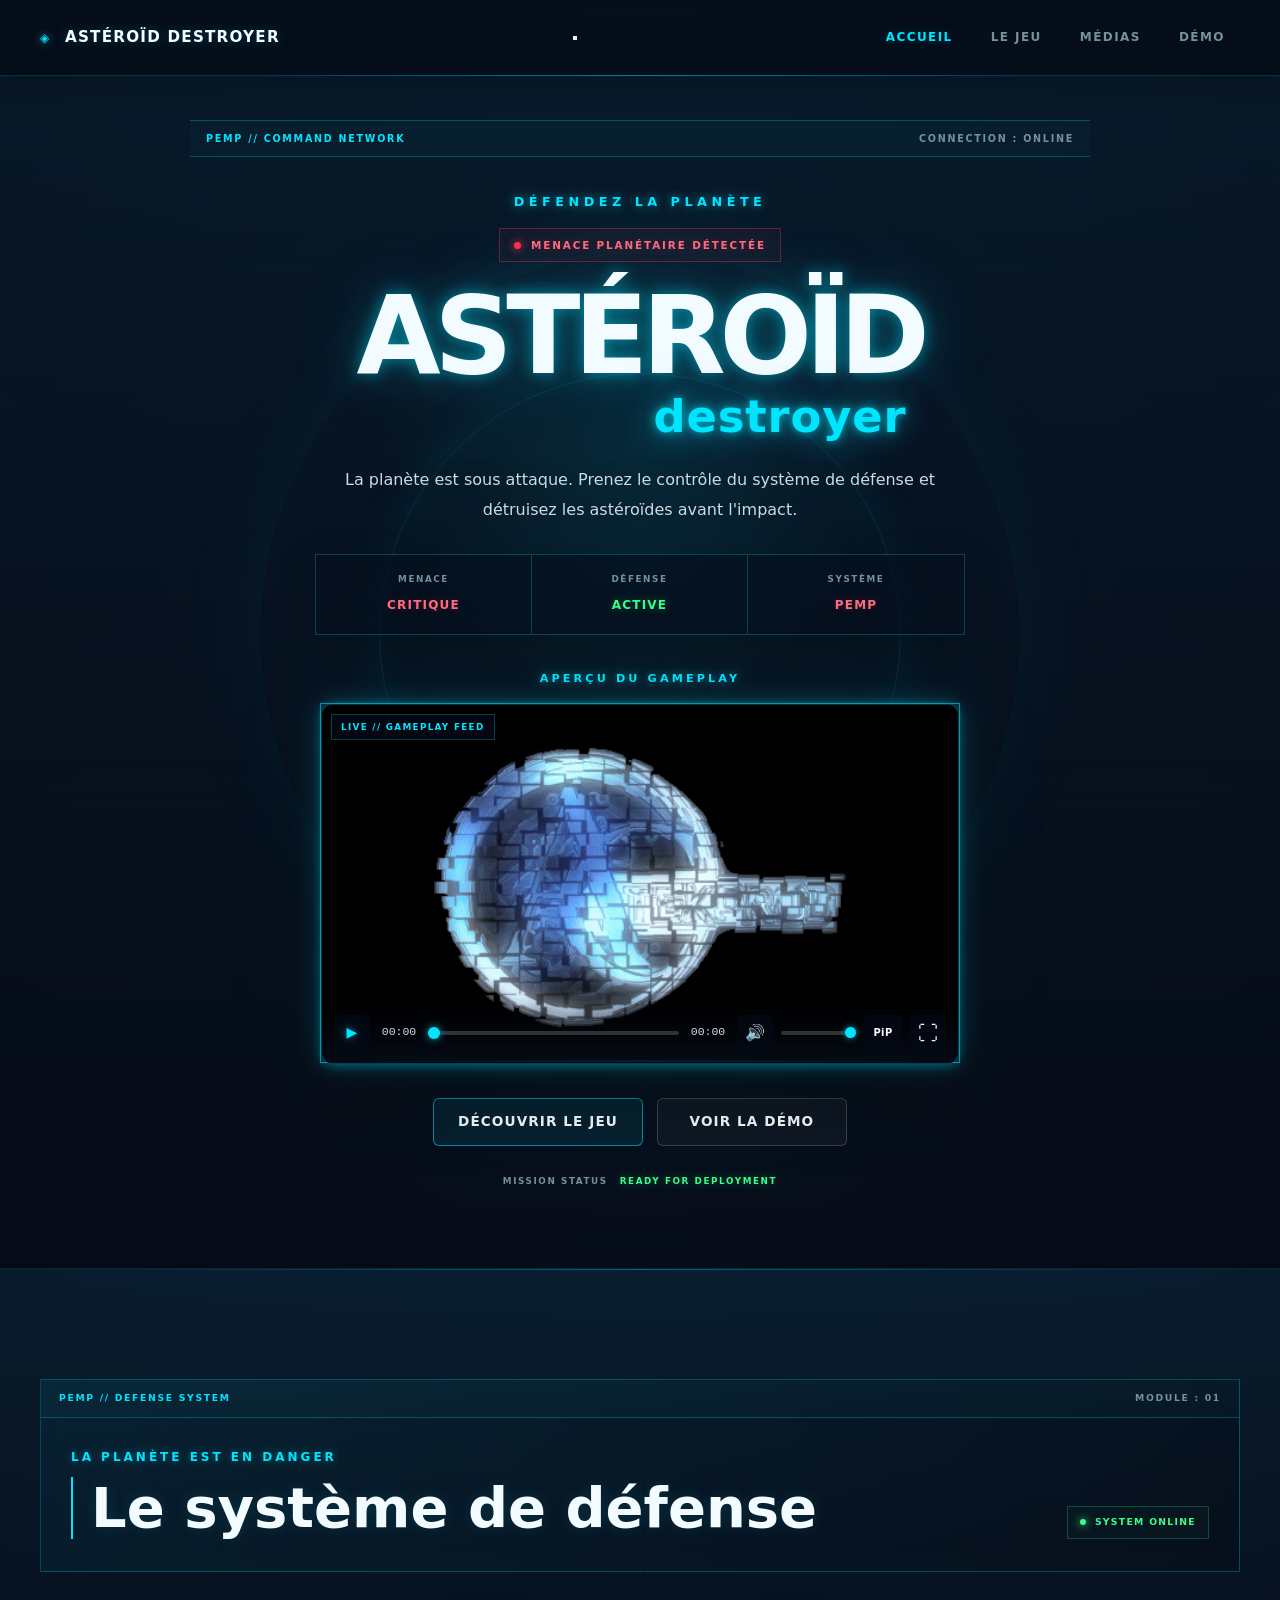
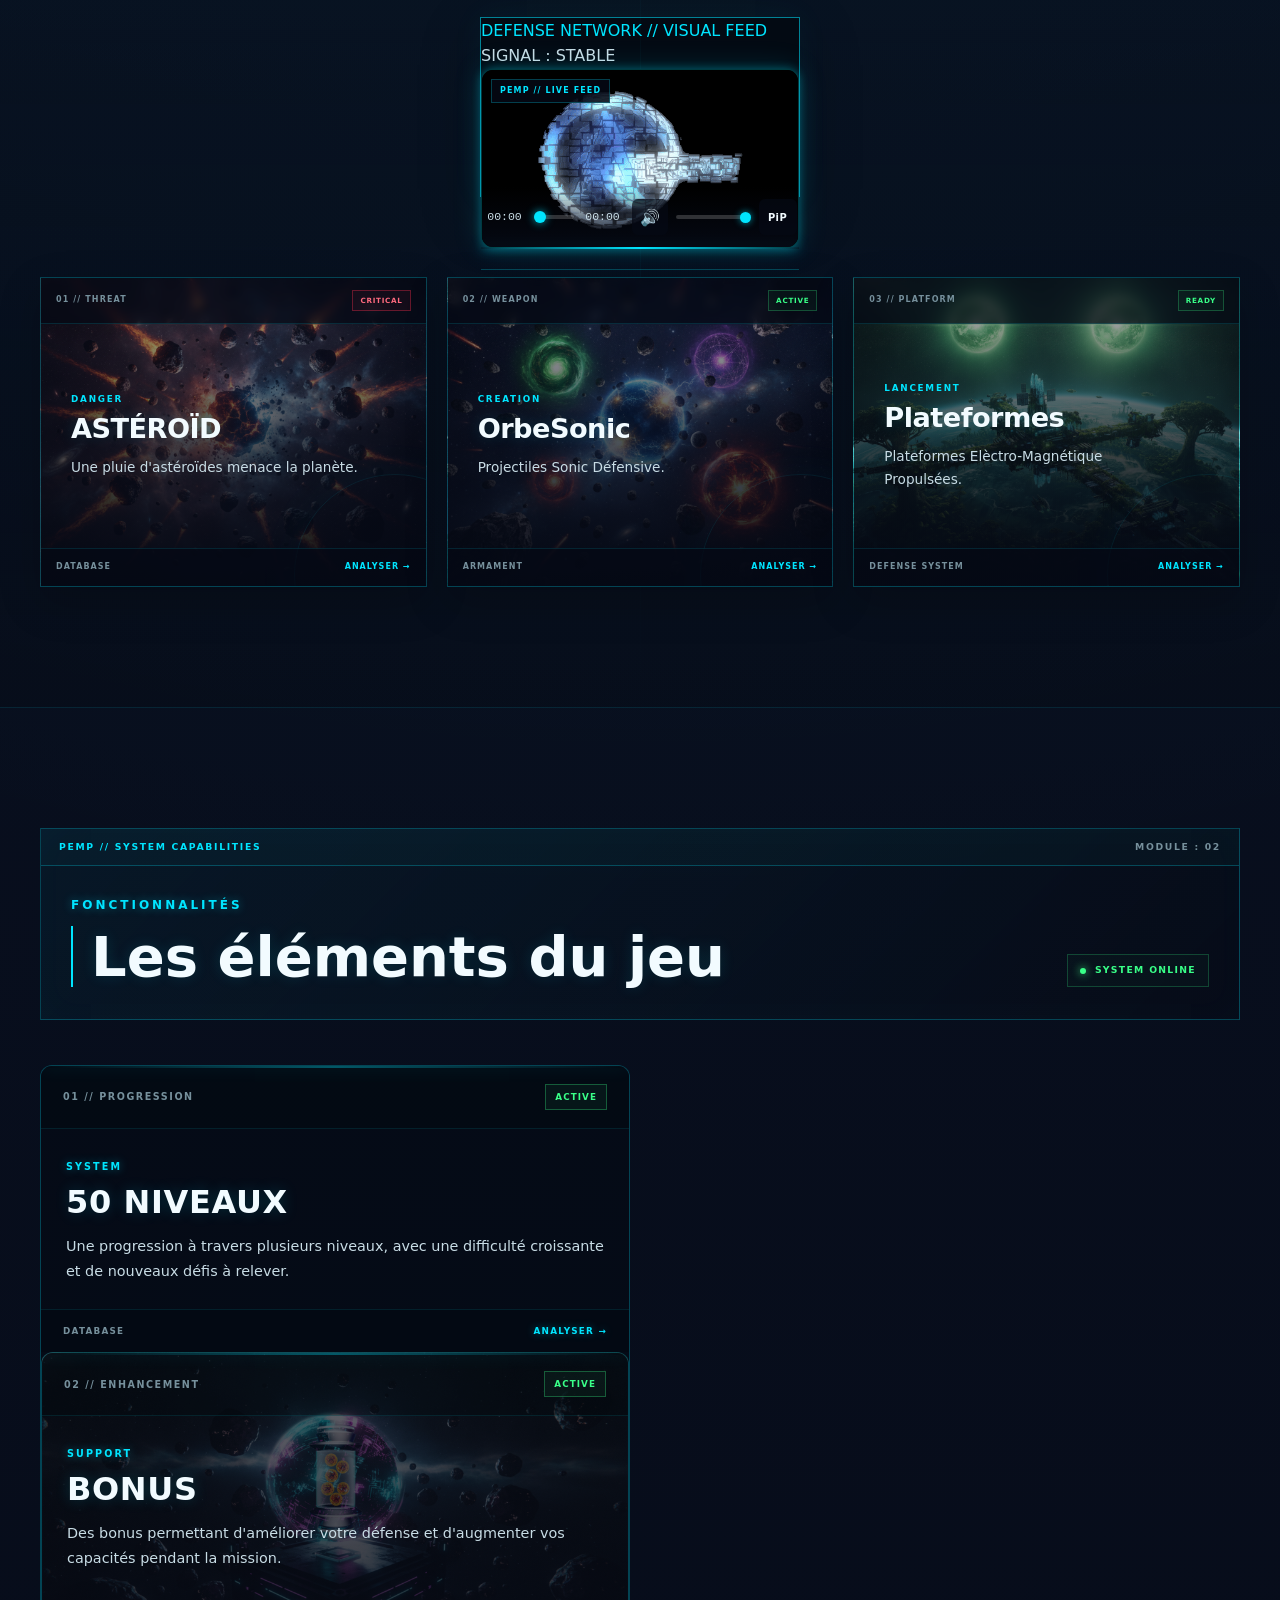
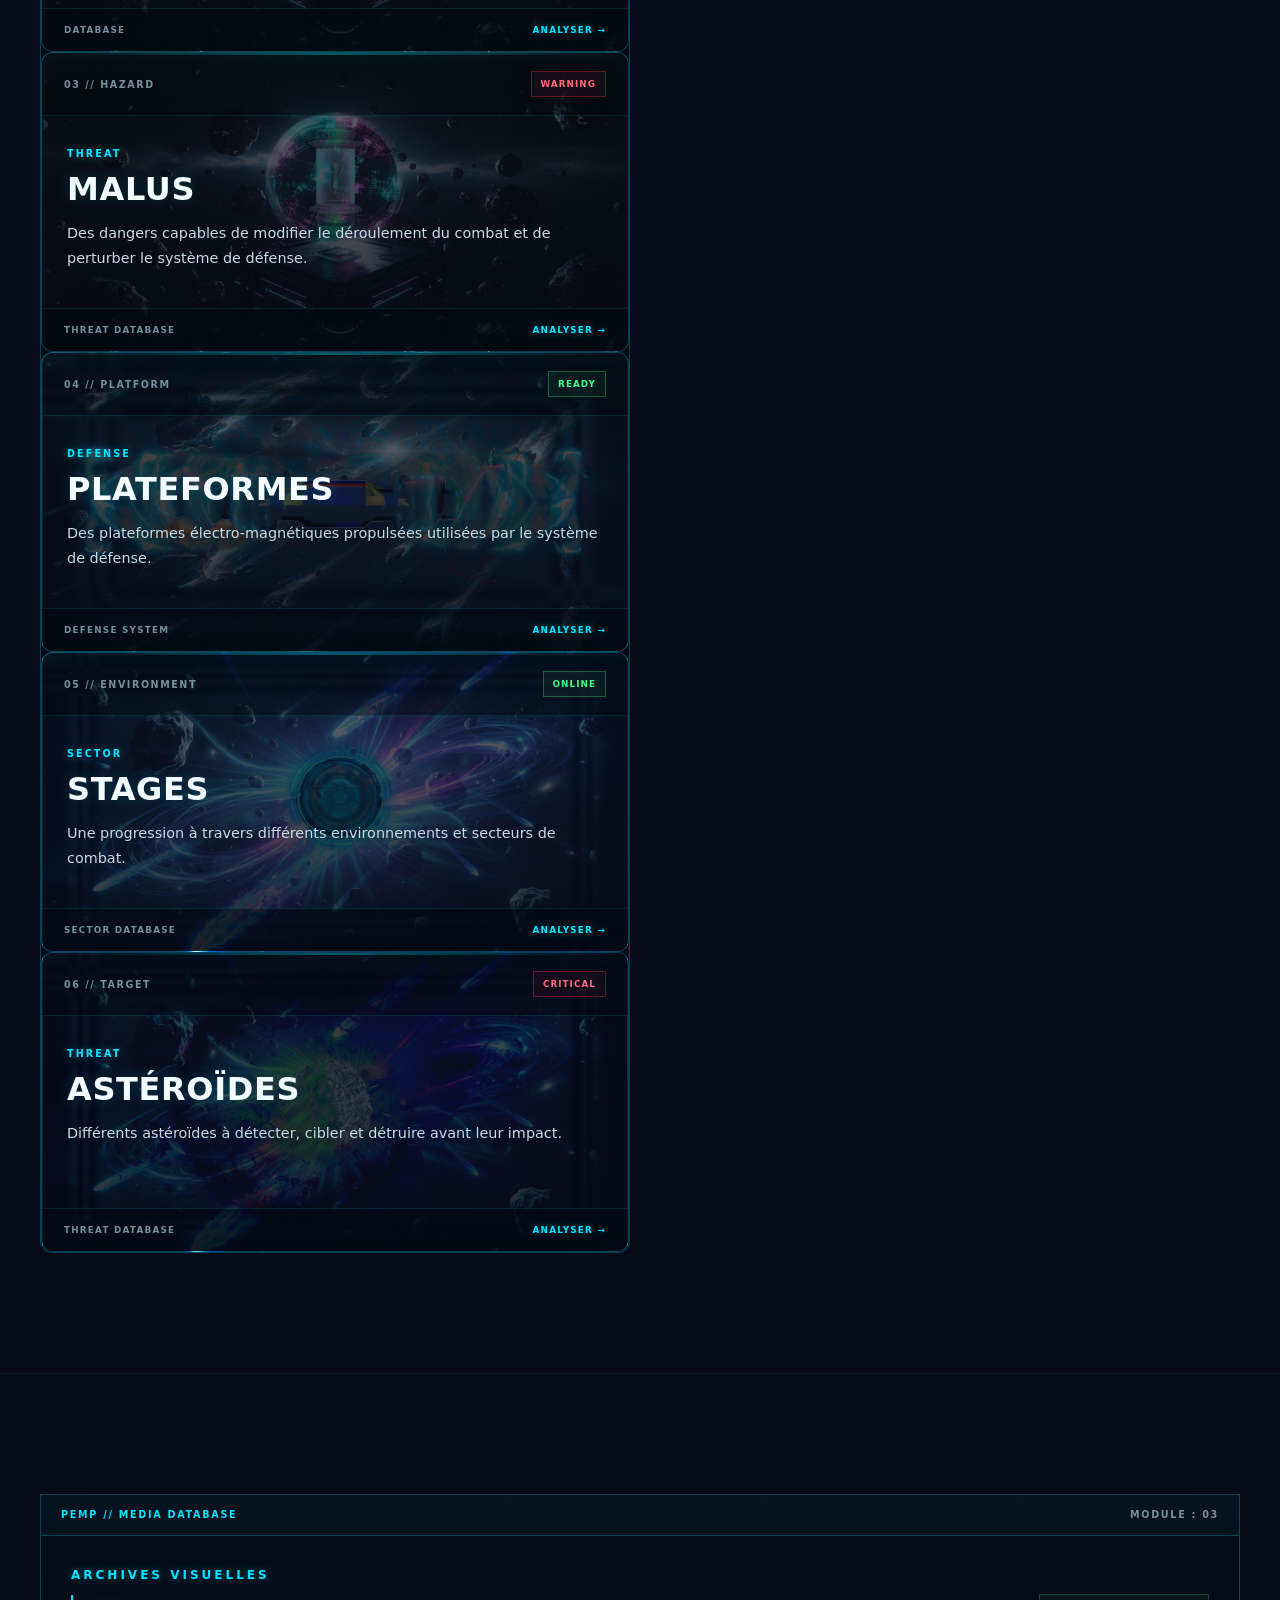
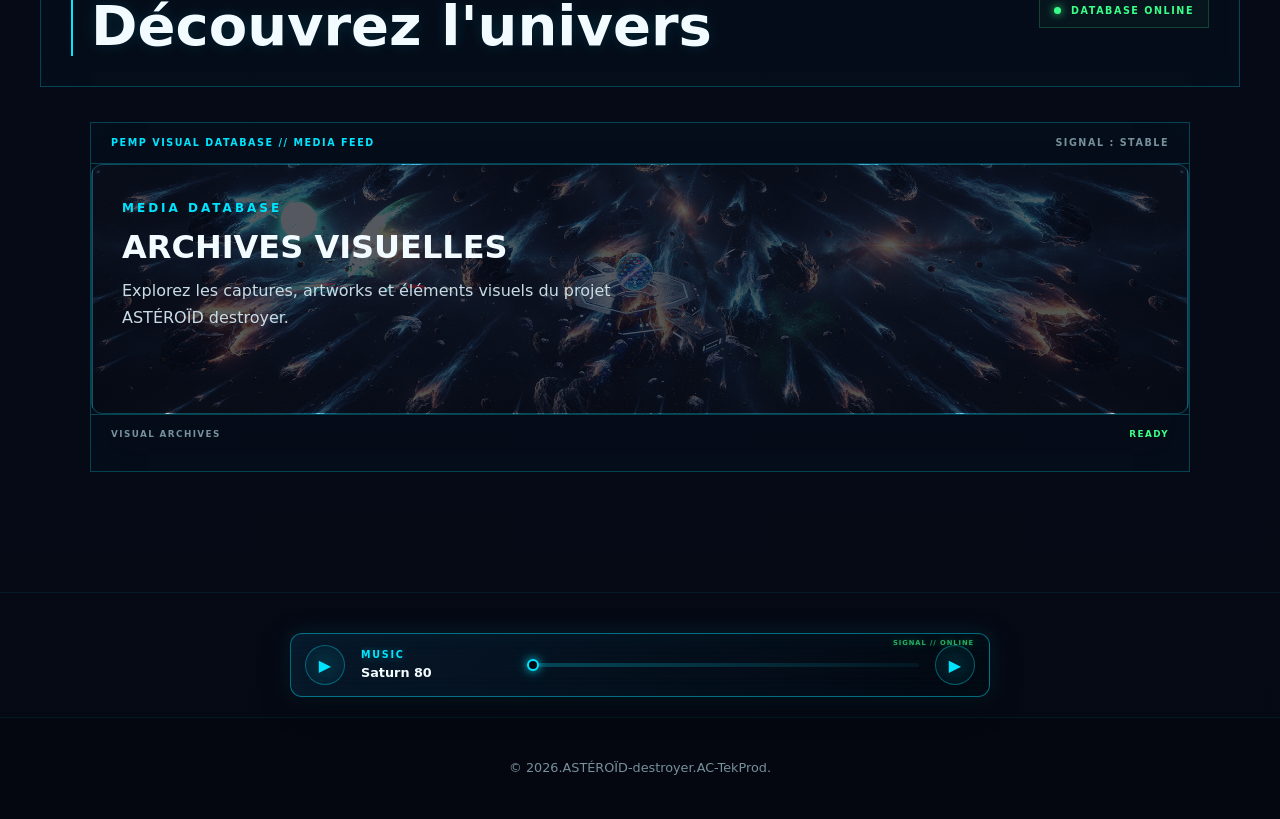
==== commit d8f37a57: "Update index.html" ====
--- a/index.html
+++ b/index.html
@@ -1050,7 +1050,11 @@
 
             <!-- 01 — NIVEAUX -->
 
-            <article class="feature-card feature-niveaux">
+            <article class="feature-card fe<a
+             href="niveaux.html"
+              class="feature-card feature-niveaux"
+               >
+
 
                 <div class="feature-card-header">
                     <span>01 // PROGRESSION</span>
@@ -1083,7 +1087,8 @@
                     <span>ANALYSER →</span>
                 </div>
 
-            </article>
+            </a>
+
 
 
             <!-- 02 — BONUS -->
--- a/css/style.css
+++ b/css/style.css
@@ -3291,184 +3291,7 @@
         0 0 10px rgba(0, 229, 255, 0.25);
 }
 
- /* =========================================================
-   ASTEROID DATABASE
-   ========================================================= */
-
-.asteroid-grid {
-    display: grid;
-
-    grid-template-columns:
-        repeat(3, 1fr);
-
-    gap: 20px;
-
-    margin-top: 50px;
-}
-
-
-.asteroid-card {
-    position: relative;
-
-    padding: 0;
-
-    overflow: hidden;
-
-    border:
-        1px solid var(--color-border);
-
-    border-radius:
-        var(--radius-medium);
-
-    background:
-        var(--color-glass);
-
-    backdrop-filter:
-        blur(10px);
-
-    -webkit-backdrop-filter:
-        blur(10px);
-
-    transition:
-        border-color var(--transition-normal),
-        box-shadow var(--transition-normal),
-        transform var(--transition-normal);
-}
-
-
-.asteroid-card:hover {
-    border-color:
-        var(--color-border-strong);
-
-    box-shadow:
-        var(--glow-cyan);
-
-    transform:
-        translateY(-4px);
-}
-
-
-.asteroid-card-image {
-    width: 100%;
-
-    height: 220px;
-
-    background:
-        rgba(0, 229, 255, 0.03);
-
-    border-bottom:
-        1px solid var(--color-border);
-}
-
-
-.asteroid-card-content {
-    padding: 24px;
-}
-
-
-.asteroid-card-content h2 {
-    margin-bottom: 10px;
-
-    color: var(--color-white);
-
-    font-size: 1.4rem;
-}
-
-
-.asteroid-card-content p {
-    color: var(--color-text-muted);
-
-    font-size: 0.9rem;
-}
-/* =========================================================
-   DATABASE — ORBESONIC / PLATEFORMES
-   ========================================================= */
-
-.orbesonic-grid,
-.plateformes-grid {
-    display: grid;
-    grid-template-columns: repeat(3, 1fr);
-    gap: 2rem;
-    width: 100%;
-}
-
-
-/* =========================================================
-   IMAGES ORBESONIC
-   ========================================================= */
-
-.orbesonic-card-image {
-    position: relative;
-    overflow: hidden;
-}
-
-.orbesonic-card-image img {
-    display: block;
-    width: 100%;
-    height: 100%;
-    object-fit: contain;
-}
-
-
-/* =========================================================
-   TAILLE CARTES ORBESONIC
-   ========================================================= */
-
-.orbesonic-grid {
-    grid-template-columns: repeat(3, 160px);
-    gap: 20px;
-    justify-content: center;
-}
-
-.orbesonic-grid .asteroid-card {
-    width: 160px;
-    height: 160px;
-}
-
-/* =========================================================
-   CENTRAGE IMAGES ORBESONIC
-   ========================================================= */
-
-.orbesonic-grid .asteroid-card-image {
-    width: 100%;
-    height: 160px;
-
-    display: flex;
-
-    align-items: center;
-    justify-content: center;
-}
-
-.orbesonic-grid .asteroid-card-image img {
-    width: 50%;
-    height: 50%;
-
-    margin: 0;
-
-    object-fit: contain;
-}
-
-/* =========================================================
-   IMAGES PLATEFORMES
-   ========================================================= */
-
-.asteroid-card-image {
-    position: relative;
-    overflow: hidden;
-
-    width: 100%;
-    height: 220px;
-}
-
-.asteroid-card-image img {
-    display: block;
-
-    width: 100%;
-    height: 100%;
-
-    object-fit: contain;
-}
-
+ 
 /* =========================================================
    PAGE STAGES
    ========================================================= */
@@ -4294,386 +4117,6 @@
 
     letter-spacing: 0.08em;
 }
-
-
-/* =========================================================
-   ORBESONIC
-   ========================================================= */
-
-.orbesonic-block {
-    border-left-color:
-        var(--color-bonus);
-}
-
-
-.orbesonic-block .block-marker {
-    color:
-        var(--color-bonus);
-}
-
-
-.orbesonic-block .block-marker span {
-    border-color:
-        rgba(57, 255, 136, 0.35);
-
-    color:
-        var(--color-bonus);
-}
-
-
-.system-status {
-    display: flex;
-
-    align-items: center;
-
-    gap: 18px;
-
-    margin-top: 30px;
-
-    padding: 18px 22px;
-
-    border:
-        1px solid rgba(57, 255, 136, 0.2);
-
-    background:
-        rgba(57, 255, 136, 0.025);
-}
-
-
-.system-icon {
-    color:
-        var(--color-bonus);
-
-    font-size: 1.8rem;
-
-    text-shadow:
-        0 0 15px rgba(57, 255, 136, 0.7);
-}
-
-
-.system-status span:not(.system-icon) {
-    display: block;
-
-    color: var(--color-text-muted);
-
-    font-size: 0.55rem;
-
-    font-weight: 700;
-
-    letter-spacing: 0.18em;
-}
-
-
-.system-status strong {
-    display: block;
-
-    color:
-        var(--color-bonus) !important;
-
-    font-size: 0.8rem;
-}
-
-
-/* =========================================================
-   ANOMALIE
-   ========================================================= */
-
-.anomaly-block {
-    border-left-color:
-        var(--color-asteroid);
-}
-
-
-.anomaly-marker {
-    color:
-        var(--color-asteroid-light);
-}
-
-
-.anomaly-marker span {
-    border-color:
-        rgba(255, 106, 0, 0.4);
-
-    color:
-        var(--color-asteroid-light);
-}
-
-
-.classified-note {
-    margin-top: 30px;
-
-    padding: 22px;
-
-    border:
-        1px dashed rgba(255, 106, 0, 0.4);
-
-    background:
-        rgba(255, 106, 0, 0.035);
-}
-
-
-.note-header {
-    display: block;
-
-    margin-bottom: 10px;
-
-    color:
-        var(--color-asteroid-light);
-
-    font-size: 0.65rem;
-
-    font-weight: 800;
-
-    letter-spacing: 0.15em;
-}
-
-
-.classified-note p {
-    margin-bottom: 0;
-
-    color:
-        var(--color-text);
-}
-
-
-/* =========================================================
-   SUJET INCONNU
-   ========================================================= */
-
-.unknown-block {
-    border-left-color:
-        var(--color-text-muted);
-}
-
-
-.unknown-stamp {
-    display: inline-flex;
-
-    flex-direction: column;
-
-    margin-top: 20px;
-
-    padding: 12px 22px;
-
-    border:
-        1px solid rgba(255, 48, 79, 0.35);
-
-    transform:
-        rotate(-2deg);
-
-    background:
-        rgba(255, 48, 79, 0.035);
-}
-
-
-.unknown-stamp span {
-    color: var(--color-text-muted);
-
-    font-size: 0.5rem;
-
-    letter-spacing: 0.18em;
-}
-
-
-.unknown-stamp strong {
-    color:
-        var(--color-danger-light) !important;
-
-    font-size: 1rem;
-
-    letter-spacing: 0.15em;
-}
-
-
-/* =========================================================
-   TERMINAL FINAL
-   ========================================================= */
-
-.mission-terminal {
-    margin-top: 70px;
-
-    border:
-        1px solid var(--color-border-strong);
-
-    background:
-        rgba(0, 8, 15, 0.82);
-
-    box-shadow:
-        var(--glow-cyan);
-
-    overflow: hidden;
-}
-
-
-.terminal-header {
-    display: flex;
-
-    justify-content: space-between;
-
-    padding: 12px 20px;
-
-    border-bottom:
-        1px solid var(--color-border);
-
-    background:
-        rgba(0, 229, 255, 0.045);
-
-    color: var(--color-cyan);
-
-    font-size: 0.6rem;
-
-    font-weight: 800;
-
-    letter-spacing: 0.15em;
-}
-
-
-.terminal-content {
-    padding: 45px;
-}
-
-
-.terminal-intro {
-    margin-bottom: 18px;
-
-    color: var(--color-text-muted);
-
-    font-size: 0.8rem;
-
-    letter-spacing: 0.15em;
-
-    text-transform: uppercase;
-}
-
-
-.mission-alert {
-    margin-bottom: 40px;
-
-    color: var(--color-white);
-
-    font-size: clamp(
-        1.8rem,
-        5vw,
-        3.8rem
-    );
-
-    font-weight: 900;
-
-    letter-spacing: -0.02em;
-
-    line-height: 1;
-
-    text-shadow:
-        0 0 15px rgba(0, 229, 255, 0.4),
-        0 0 45px rgba(0, 229, 255, 0.18);
-}
-
-
-.mission-sequence {
-    display: grid;
-
-    grid-template-columns:
-        repeat(3, 1fr);
-
-    gap: 1px;
-
-    margin-bottom: 45px;
-
-    background:
-        var(--color-border);
-}
-
-
-.mission-sequence > div {
-    display: flex;
-
-    flex-direction: column;
-
-    gap: 5px;
-
-    padding: 22px;
-
-    background:
-        rgba(5, 15, 28, 0.95);
-}
-
-
-.mission-sequence span {
-    color: var(--color-text-muted);
-
-    font-size: 0.55rem;
-
-    font-weight: 800;
-
-    letter-spacing: 0.15em;
-}
-
-
-.mission-sequence strong {
-    color: var(--color-cyan);
-
-    font-size: 0.75rem;
-
-    letter-spacing: 0.08em;
-}
-
-
-.mission-sequence em {
-    color: var(--color-bonus);
-
-    font-size: 0.55rem;
-
-    font-style: normal;
-
-    font-weight: 800;
-
-    letter-spacing: 0.12em;
-}
-
-
-.final-command {
-    display: flex;
-
-    align-items: center;
-
-    justify-content: space-between;
-
-    gap: 20px;
-
-    padding-top: 25px;
-
-    border-top:
-        1px solid var(--color-border);
-}
-
-
-.final-command span {
-    color: var(--color-text-muted);
-
-    font-size: 0.6rem;
-
-    font-weight: 800;
-
-    letter-spacing: 0.18em;
-}
-
-
-.final-command strong {
-    color: var(--color-cyan);
-
-    font-size: clamp(
-        1.2rem,
-        3vw,
-        2rem
-    );
-
-    letter-spacing: 0.05em;
-
-    text-shadow:
-        0 0 15px rgba(0, 229, 255, 0.5),
-        0 0 35px rgba(0, 229, 255, 0.2);
-}
-
 
 
 /* =========================================================
--- a/css/responsive.css
+++ b/css/responsive.css
@@ -8,7 +8,7 @@
    TABLETTE
    ========================================================= */
 
-@media (max-width: 900px) {
+@media (max-width: 1024px) {
 
     main section {
         padding: 90px 0;
@@ -33,7 +33,7 @@
    MOBILE
    ========================================================= */
 
-@media (max-width: 600px) {
+@media (max-width: 700px) {
 
     .section-content {
         width: min(
@@ -164,7 +164,7 @@
    page acceuil
    ========================================================= */
 
-@media (max-width: 900px) {
+@media (max-width: 1024px) {
 
     #concept .concept-flow {
 
@@ -182,7 +182,7 @@
 }
 
 
-@media (max-width: 600px) {
+@media (max-width: 700px) {
 
     #concept.command-section {
 
@@ -331,7 +331,7 @@
    TRÈS PETITS ÉCRANS
    ========================================================= */
 
-@media (max-width: 380px) {
+@media (max-width: 360px) {
 
     .hero-content h1 {
         font-size: 2.3rem;
@@ -527,7 +527,7 @@
    RESPONSIVE page le jeu
    ======================= */
 
-@media (max-width: 800px) {
+@media (max-width: 700px) {
 
     .game-dossier {
         padding: 25px;
@@ -570,7 +570,7 @@
 }
 
 
-@media (max-width: 600px) {
+@media (max-width: 700px) {
 
     .classified-header {
         padding: 25px 20px;
@@ -638,7 +638,7 @@
    01 — TABLETTE / PETIT DESKTOP
    ========================================================= */
 
-@media (max-width: 1200px) {
+@media (max-width: 1024px) {
 
     .intro-content {
         width: 100%;
@@ -698,7 +698,7 @@
    02 — TABLETTE
    ========================================================= */
 
-@media (max-width: 900px) {
+@media (max-width: 1024px) {
 
     .intro-content::before {
         inset:
@@ -1524,7 +1524,7 @@
     .intro-skip {
 
         right:
-            17px;
+            7px;
 
         top:
             48px;
@@ -1559,7 +1559,7 @@
    04 — MOBILE ÉTROIT
    ========================================================= */
 
-@media (max-width: 500px) {
+@media (max-width: 360px) {
 
     /* -----------------------------------------------------
        PANNEAUX PLUS DISCRETS
@@ -1720,7 +1720,7 @@
             45px;
 
         right:
-            19px;
+             9px;
 
         padding:
             7px 10px;
@@ -1733,7 +1733,7 @@
    05 — PETIT SMARTPHONE
    ========================================================= */
 
-@media (max-width: 400px) {
+@media (max-width: 360px) {
 
     /* -----------------------------------------------------
        PANNEAUX
@@ -2172,7 +2172,7 @@
             40px;
 
         right:
-            17px;
+             7px;
 
         padding:
             6px 8px;
@@ -2185,10 +2185,10 @@
 
 
 /* =========================================================
-   07 — TRÈS GRAND ÉCRAN
+   07 — GRAND ÉCRAN
    ========================================================= */
 
-@media (min-width: 1600px) {
+@media (min-width: 1024px) {
 
     .intro-content::before {
         inset:
@@ -2247,10 +2247,10 @@
 
 
 /* =========================================================
-   08 — ULTRA LARGE
+   08  LARGE
    ========================================================= */
 
-@media (min-width: 2000px) {
+@media (min-width: 1024px) {
 
     .hud-panel {
         width:
@@ -2283,7 +2283,2280 @@
 }
 
 /* =========================================================
-                      CORRECTION BUGS
+   RESPONSIVE — PAGE ASTÉROÏDES
+   ASTEROID DATABASE / CLASSIFICATION PEMP
+   ========================================================= */
+
+
+/* =========================================================
+   TABLETTES
+   ========================================================= */
+
+@media (max-width: 1024px) {
+
+    /* -----------------------------------------------------
+       EN-TÊTE
+       ----------------------------------------------------- */
+
+    .asteroid-header {
+        padding: 25px 25px 30px;
+    }
+
+
+    .asteroid-header h1 {
+        font-size: clamp(
+            2.8rem,
+            9vw,
+            4.5rem
+        );
+    }
+
+
+    .asteroid-topline {
+        font-size: 0.58rem;
+
+        letter-spacing: 0.14em;
+    }
+
+
+    /* -----------------------------------------------------
+       VUE D'ENSEMBLE
+       ----------------------------------------------------- */
+
+    .asteroid-overview {
+        grid-template-columns:
+            repeat(2, 1fr);
+    }
+
+
+    .overview-item:nth-child(2) {
+        border-right: none;
+    }
+
+
+    .overview-item:nth-child(-n + 2) {
+        border-bottom:
+            1px solid var(--color-border);
+    }
+
+
+    /* -----------------------------------------------------
+       CATÉGORIES
+       ----------------------------------------------------- */
+
+    .asteroid-category {
+        padding: 28px;
+
+        margin-bottom: 45px;
+    }
+
+
+    .category-header {
+        align-items: flex-start;
+    }
+
+
+    .category-status {
+        white-space: nowrap;
+    }
+
+
+    /* -----------------------------------------------------
+       GRILLE ASTÉROÏDES
+       ----------------------------------------------------- */
+
+    .asteroid-grid {
+        grid-template-columns:
+            repeat(2, 1fr);
+
+        gap: 12px;
+    }
+
+
+    .asteroid-card-image {
+        min-height: 200px;
+    }
+
+
+    .asteroid-card-image img {
+        height: 175px;
+    }
+
+
+    /* -----------------------------------------------------
+       TERMINAL
+       ----------------------------------------------------- */
+
+    .terminal-content {
+        padding: 32px;
+    }
+
+}
+
+
+/* =========================================================
+   MOBILES
+   ========================================================= */
+
+@media (max-width: 700px) {
+
+    /* -----------------------------------------------------
+       EN-TÊTE
+       ----------------------------------------------------- */
+
+    .asteroid-header {
+        padding: 22px 18px 28px;
+
+        margin-bottom: 25px;
+    }
+
+
+    .asteroid-topline {
+        flex-direction: column;
+
+        gap: 8px;
+
+        margin-bottom: 22px;
+
+        font-size: 0.52rem;
+    }
+
+
+    .asteroid-header h1 {
+        margin-bottom: 15px;
+
+        font-size: clamp(
+            2.5rem,
+            15vw,
+            4rem
+        );
+    }
+
+
+    .asteroid-intro {
+        font-size: 0.9rem;
+
+        line-height: 1.7;
+    }
+
+
+    .asteroid-status {
+        font-size: 0.55rem;
+
+        letter-spacing: 0.12em;
+    }
+
+
+    /* -----------------------------------------------------
+       VUE D'ENSEMBLE
+       ----------------------------------------------------- */
+
+    .asteroid-overview {
+        grid-template-columns: 1fr;
+
+        margin-bottom: 40px;
+    }
+
+
+    .overview-item {
+        min-height: auto;
+
+        padding: 15px 17px;
+
+        border-right: none;
+
+        border-bottom:
+            1px solid var(--color-border);
+    }
+
+
+    .overview-item:last-child {
+        border-bottom: none;
+    }
+
+
+    /* -----------------------------------------------------
+       CATÉGORIE
+       ----------------------------------------------------- */
+
+    .asteroid-category {
+        padding: 20px 16px;
+
+        margin-bottom: 35px;
+    }
+
+
+    .asteroid-category::before {
+        width: 100px;
+    }
+
+
+    /* -----------------------------------------------------
+       EN-TÊTE CATÉGORIE
+       ----------------------------------------------------- */
+
+    .category-header {
+        flex-direction: column;
+
+        align-items: flex-start;
+
+        gap: 15px;
+
+        padding-bottom: 18px;
+
+        margin-bottom: 17px;
+    }
+
+
+    .category-title {
+        gap: 12px;
+    }
+
+
+    .category-number {
+        width: 36px;
+        height: 36px;
+
+        font-size: 0.6rem;
+    }
+
+
+    .category-label {
+        font-size: 0.48rem;
+    }
+
+
+    .category-title h2 {
+        font-size: 1.6rem;
+    }
+
+
+    .category-status {
+        padding: 6px 10px;
+
+        font-size: 0.5rem;
+    }
+
+
+    .category-description {
+        margin-bottom: 22px;
+
+        font-size: 0.78rem;
+
+        line-height: 1.7;
+    }
+
+
+    /* -----------------------------------------------------
+       GRILLE ASTÉROÏDES
+       ----------------------------------------------------- */
+
+    .asteroid-grid {
+        grid-template-columns: 1fr;
+
+        gap: 12px;
+    }
+
+
+    /* -----------------------------------------------------
+       CARTES
+       ----------------------------------------------------- */
+
+    .asteroid-card {
+        width: 100%;
+    }
+
+
+    .asteroid-card-image {
+        min-height: 230px;
+
+        padding: 20px;
+    }
+
+
+    .asteroid-card-image img {
+        width: 100%;
+
+        max-width: 230px;
+
+        height: 205px;
+    }
+
+
+    .asteroid-card:hover {
+        transform: none;
+    }
+
+
+    .asteroid-card:hover
+    .asteroid-card-image img {
+        transform: none;
+    }
+
+
+    .asteroid-card-info {
+        padding: 14px 16px;
+    }
+
+
+    .asteroid-id {
+        top: 10px;
+        left: 10px;
+
+        font-size: 0.45rem;
+    }
+
+
+    /* -----------------------------------------------------
+       TERMINAL
+       ----------------------------------------------------- */
+
+    .asteroid-terminal {
+        margin-top: 50px;
+    }
+
+
+    .terminal-header {
+        flex-direction: column;
+
+        gap: 6px;
+
+        padding: 10px 14px;
+
+        font-size: 0.5rem;
+    }
+
+
+    .terminal-content {
+        padding: 25px 18px;
+    }
+
+
+    .terminal-content h2 {
+        font-size: 1.7rem;
+
+        line-height: 1.15;
+    }
+
+
+    .terminal-content p {
+        font-size: 0.82rem;
+    }
+
+
+    .terminal-status {
+        font-size: 0.5rem;
+    }
+
+}
+
+
+/* =========================================================
+   TRÈS PETITS ÉCRANS
+   ========================================================= */
+
+@media (max-width: 360px) {
+
+    .asteroid-header {
+        padding-left: 14px;
+        padding-right: 14px;
+    }
+
+
+    .asteroid-header h1 {
+        font-size: 2.35rem;
+    }
+
+
+    .asteroid-category {
+        padding: 18px 13px;
+    }
+
+
+    .category-title h2 {
+        font-size: 1.4rem;
+    }
+
+
+    .category-number {
+        width: 32px;
+        height: 32px;
+    }
+
+
+    .asteroid-card-image {
+        min-height: 200px;
+    }
+
+
+    .asteroid-card-image img {
+        height: 175px;
+    }
+
+
+    .terminal-content {
+        padding: 22px 15px;
+    }
+
+}
+
+
+/* =========================================================
+   ACCESSIBILITÉ / TOUCH
+   PAGE ASTÉROÏDES
+   ========================================================= */
+
+@media (hover: none) {
+
+    .asteroid-card:hover {
+        transform: none;
+
+        border-color:
+            var(--color-border);
+    }
+
+
+    .asteroid-card:hover
+    .asteroid-card-image img {
+        transform: none;
+
+        filter:
+            drop-shadow(
+                0 0 18px
+                rgba(0, 229, 255, 0.12)
+            );
+    }
+
+}
+
+
+/* =========================================================
+   FIN — RESPONSIVE PAGE ASTÉROÏDES
+   ========================================================= */
+
+
+
+
+
+/* =========================================================
+   PAGE ORBESONIC
+   RESPONSIVE
+   À AJOUTER À LA FIN DE responsive.css
+   ========================================================= */
+
+
+/* =========================================================
+   TABLETTE
+   ========================================================= */
+
+@media (max-width: 1024px) {
+
+    /* -----------------------------------------------------
+       EN-TÊTE
+       ----------------------------------------------------- */
+
+    .orbesonic-header {
+        padding: 28px 26px 32px;
+        margin-bottom: 30px;
+    }
+
+
+    .orbesonic-header h1 {
+        font-size: clamp(2.8rem, 8vw, 4.5rem);
+    }
+
+
+    .orbesonic-header-intro {
+        max-width: 100%;
+    }
+
+
+    /* -----------------------------------------------------
+       MÉTA
+       ----------------------------------------------------- */
+
+    .orbesonic-meta {
+        grid-template-columns: repeat(2, 1fr);
+
+        margin-bottom: 50px;
+    }
+
+
+    .orbesonic-meta > div {
+        min-height: 85px;
+
+        border-right: 1px solid var(--color-border);
+        border-bottom: 1px solid var(--color-border);
+    }
+
+
+    .orbesonic-meta > div:nth-child(2n) {
+        border-right: none;
+    }
+
+
+    .orbesonic-meta > div:nth-last-child(-n + 2) {
+        border-bottom: none;
+    }
+
+
+    /* -----------------------------------------------------
+       INTRODUCTION
+       ----------------------------------------------------- */
+
+    .orbesonic-intro {
+        margin-bottom: 45px;
+
+        padding: 26px 28px;
+    }
+
+
+    /* -----------------------------------------------------
+       CATÉGORIE
+       ----------------------------------------------------- */
+
+    .orbesonic-category {
+        margin-bottom: 45px;
+
+        padding: 28px;
+    }
+
+
+    .orbesonic-category .category-header {
+        gap: 20px;
+    }
+
+
+    .orbesonic-category .category-title {
+        align-items: flex-start;
+
+        flex-direction: column;
+
+        gap: 15px;
+
+        margin-bottom: 25px;
+    }
+
+
+    .orbesonic-category .category-title p {
+        max-width: 100%;
+    }
+
+
+    /* -----------------------------------------------------
+       GRILLE
+       ----------------------------------------------------- */
+
+    .orbesonic-grid {
+        grid-template-columns: repeat(2, 1fr);
+
+        gap: 12px;
+    }
+
+
+    /* -----------------------------------------------------
+       IMAGE CARTE
+       ----------------------------------------------------- */
+
+    .orbesonic-card-image {
+        min-height: 200px;
+
+        padding: 18px;
+    }
+
+
+    .orbesonic-card-image img {
+        max-width: 190px;
+
+        height: 175px;
+    }
+
+
+    /* -----------------------------------------------------
+       TERMINAL
+       ----------------------------------------------------- */
+
+    .orbesonic-terminal {
+        margin-top: 55px;
+    }
+
+
+    .orbesonic-terminal .terminal-content {
+        padding: 30px;
+    }
+
+
+    .orbesonic-terminal .terminal-message {
+        font-size: clamp(
+            1.4rem,
+            4vw,
+            2.2rem
+        );
+    }
+
+}
+
+
+/* =========================================================
+   MOBILE — 700px
+   ========================================================= */
+
+@media (max-width: 700px) {
+
+    /* -----------------------------------------------------
+       EN-TÊTE
+       ----------------------------------------------------- */
+
+    .orbesonic-header {
+        margin-bottom: 25px;
+
+        padding: 24px 20px 28px;
+    }
+
+
+    .orbesonic-header::before {
+        width: 150px;
+        height: 150px;
+
+        top: -55px;
+        right: -50px;
+    }
+
+
+    .orbesonic-header-topline {
+        flex-direction: column;
+
+        align-items: flex-start;
+
+        gap: 8px;
+
+        margin-bottom: 22px;
+
+        font-size: 0.58rem;
+    }
+
+
+    .orbesonic-header h1 {
+        margin-bottom: 15px;
+
+        font-size: clamp(
+            2.4rem,
+            12vw,
+            3.5rem
+        );
+
+        line-height: 0.95;
+    }
+
+
+    .orbesonic-header-intro {
+        margin-bottom: 20px;
+
+        font-size: 0.9rem;
+
+        line-height: 1.7;
+    }
+
+
+    .orbesonic-status {
+        max-width: 100%;
+
+        font-size: 0.58rem;
+
+        line-height: 1.4;
+    }
+
+
+    /* -----------------------------------------------------
+       MÉTA
+       ----------------------------------------------------- */
+
+    .orbesonic-meta {
+        grid-template-columns: 1fr;
+
+        margin-bottom: 40px;
+    }
+
+
+    .orbesonic-meta > div {
+        min-height: auto;
+
+        padding: 15px 17px;
+
+        border-right: none;
+
+        border-bottom:
+            1px solid var(--color-border);
+    }
+
+
+    .orbesonic-meta > div:nth-child(2n) {
+        border-right: none;
+    }
+
+
+    .orbesonic-meta > div:nth-last-child(-n + 2) {
+        border-bottom:
+            1px solid var(--color-border);
+    }
+
+
+    .orbesonic-meta > div:last-child {
+        border-bottom: none;
+    }
+
+
+    .orbesonic-meta span {
+        margin-bottom: 5px;
+
+        font-size: 0.5rem;
+    }
+
+
+    .orbesonic-meta strong {
+        font-size: 0.85rem;
+    }
+
+
+    /* -----------------------------------------------------
+       INTRODUCTION
+       ----------------------------------------------------- */
+
+    .orbesonic-intro {
+        margin-bottom: 35px;
+
+        padding: 22px 20px;
+    }
+
+
+    .orbesonic-file-number {
+        font-size: 0.5rem;
+    }
+
+
+    .orbesonic-intro h2 {
+        margin-bottom: 12px;
+
+        font-size: clamp(
+            1.35rem,
+            6vw,
+            2rem
+        );
+
+        line-height: 1.15;
+    }
+
+
+    .orbesonic-intro p {
+        margin-bottom: 12px;
+
+        font-size: 0.85rem;
+
+        line-height: 1.65;
+    }
+
+
+    .orbesonic-warning {
+        font-size: 0.62rem;
+
+        line-height: 1.5;
+    }
+
+
+    /* -----------------------------------------------------
+       CATÉGORIE
+       ----------------------------------------------------- */
+
+    .orbesonic-category {
+        margin-bottom: 35px;
+
+        padding: 22px 18px;
+    }
+
+
+    .orbesonic-category .category-header {
+        flex-direction: column;
+
+        align-items: flex-start;
+
+        gap: 15px;
+
+        padding-bottom: 18px;
+
+        margin-bottom: 20px;
+    }
+
+
+    .category-marker {
+        gap: 9px;
+
+        font-size: 0.58rem;
+    }
+
+
+    .category-marker span {
+        width: 36px;
+        height: 36px;
+
+        font-size: 0.62rem;
+    }
+
+
+    .orbesonic-category .category-status {
+        align-self: stretch;
+
+        justify-content: flex-start;
+
+        font-size: 0.5rem;
+    }
+
+
+    /* -----------------------------------------------------
+       TITRE CATÉGORIE
+       ----------------------------------------------------- */
+
+    .orbesonic-category .category-title {
+        display: block;
+
+        margin-bottom: 22px;
+    }
+
+
+    .category-code {
+        margin-bottom: 6px;
+
+        font-size: 0.5rem;
+    }
+
+
+    .orbesonic-category .category-title h2 {
+        margin-bottom: 12px;
+
+        font-size: clamp(
+            1.45rem,
+            7vw,
+            2.1rem
+        );
+
+        line-height: 1.05;
+    }
+
+
+    .orbesonic-category .category-title p {
+        font-size: 0.78rem;
+
+        line-height: 1.6;
+    }
+
+
+    /* -----------------------------------------------------
+       GRILLE ORBESONIC
+       ----------------------------------------------------- */
+
+    .orbesonic-grid {
+        grid-template-columns: 1fr;
+
+        gap: 12px;
+    }
+
+
+    /* -----------------------------------------------------
+       CARTE
+       ----------------------------------------------------- */
+
+    .orbesonic-card-top {
+        padding: 9px 11px;
+
+        font-size: 0.46rem;
+    }
+
+
+    .orbesonic-card-image {
+        min-height: 210px;
+
+        padding: 18px;
+    }
+
+
+    .orbesonic-card-image::before {
+        inset: 10px;
+    }
+
+
+    .orbesonic-card-image img {
+        max-width: 200px;
+
+        height: 180px;
+    }
+
+
+    .orbesonic-card-info {
+        padding: 14px 16px;
+    }
+
+
+    .orbesonic-card-info span {
+        font-size: 0.48rem;
+    }
+
+
+    .orbesonic-card-info strong {
+        font-size: 0.75rem;
+    }
+
+
+    /* -----------------------------------------------------
+       DANGER / DESTRUCTION DIVINE
+       ----------------------------------------------------- */
+
+    .orbesonic-divine-warning {
+        flex-direction: column;
+
+        align-items: flex-start;
+
+        gap: 8px;
+
+        margin-top: 15px;
+
+        padding: 11px 12px;
+
+        font-size: 0.55rem;
+
+        line-height: 1.5;
+    }
+
+
+    /* -----------------------------------------------------
+       TERMINAL
+       ----------------------------------------------------- */
+
+    .orbesonic-terminal {
+        margin-top: 45px;
+    }
+
+
+    .orbesonic-terminal .terminal-header {
+        flex-direction: column;
+
+        align-items: flex-start;
+
+        gap: 5px;
+
+        padding: 10px 14px;
+
+        font-size: 0.52rem;
+    }
+
+
+    .orbesonic-terminal .terminal-content {
+        padding: 22px 18px;
+    }
+
+
+    .orbesonic-terminal .terminal-label {
+        margin-bottom: 10px;
+
+        font-size: 0.52rem;
+    }
+
+
+    .orbesonic-terminal .terminal-message {
+        margin-bottom: 20px;
+
+        font-size: clamp(
+            1.3rem,
+            7vw,
+            2rem
+        );
+
+        line-height: 1.1;
+    }
+
+
+    .orbesonic-terminal .terminal-sequence {
+        margin-bottom: 20px;
+    }
+
+
+    .orbesonic-terminal .terminal-sequence > div {
+        grid-template-columns:
+            35px 1fr;
+
+        gap: 8px;
+
+        padding: 10px 0;
+
+        font-size: 0.52rem;
+
+        line-height: 1.4;
+    }
+
+
+    .orbesonic-terminal .terminal-sequence em {
+        grid-column: 2;
+
+        font-size: 0.48rem;
+    }
+
+
+    .orbesonic-terminal .terminal-warning {
+        flex-direction: column;
+
+        align-items: flex-start;
+
+        gap: 7px;
+
+        padding: 11px 12px;
+
+        font-size: 0.52rem;
+
+        line-height: 1.5;
+    }
+
+}
+
+
+/* =========================================================
+   PETIT MOBILE — 360px
+   ========================================================= */
+
+@media (max-width: 360px) {
+
+    /* -----------------------------------------------------
+       EN-TÊTE
+       ----------------------------------------------------- */
+
+    .orbesonic-header {
+        padding: 20px 16px 24px;
+
+        border-left-width: 2px;
+    }
+
+
+    .orbesonic-header h1 {
+        font-size: clamp(
+            2.1rem,
+            13vw,
+            3rem
+        );
+
+        letter-spacing: -0.05em;
+    }
+
+
+    .orbesonic-header-intro {
+        font-size: 0.82rem;
+
+        line-height: 1.65;
+    }
+
+
+    .orbesonic-status {
+        display: flex;
+
+        align-items: flex-start;
+
+        width: 100%;
+
+        padding: 8px 10px;
+
+        font-size: 0.52rem;
+    }
+
+
+    /* -----------------------------------------------------
+       MÉTA
+       ----------------------------------------------------- */
+
+    .orbesonic-meta {
+        margin-bottom: 30px;
+    }
+
+
+    .orbesonic-meta > div {
+        padding: 13px 14px;
+    }
+
+
+    /* -----------------------------------------------------
+       INTRODUCTION
+       ----------------------------------------------------- */
+
+    .orbesonic-intro {
+        padding: 19px 16px;
+
+        border-left-width: 2px;
+    }
+
+
+    .orbesonic-intro h2 {
+        font-size: 1.35rem;
+    }
+
+
+    .orbesonic-intro p {
+        font-size: 0.78rem;
+    }
+
+
+    .orbesonic-warning {
+        font-size: 0.55rem;
+    }
+
+
+    /* -----------------------------------------------------
+       CATÉGORIE
+       ----------------------------------------------------- */
+
+    .orbesonic-category {
+        padding: 19px 14px;
+
+        border-left-width: 2px;
+    }
+
+
+    .category-marker {
+        font-size: 0.52rem;
+    }
+
+
+    .category-marker span {
+        width: 32px;
+        height: 32px;
+
+        font-size: 0.56rem;
+    }
+
+
+    .orbesonic-category .category-status {
+        padding: 6px 9px;
+
+        font-size: 0.46rem;
+    }
+
+
+    .orbesonic-category .category-title h2 {
+        font-size: 1.4rem;
+    }
+
+
+    .orbesonic-category .category-title p {
+        font-size: 0.72rem;
+    }
+
+
+    /* -----------------------------------------------------
+       CARTE
+       ----------------------------------------------------- */
+
+    .orbesonic-card-top {
+        padding: 8px 9px;
+
+        font-size: 0.42rem;
+    }
+
+
+    .orbesonic-card-image {
+        min-height: 185px;
+
+        padding: 14px;
+    }
+
+
+    .orbesonic-card-image img {
+        max-width: 175px;
+
+        height: 160px;
+    }
+
+
+    .orbesonic-card-info {
+        padding: 12px 13px;
+    }
+
+
+    .orbesonic-card-info span {
+        font-size: 0.44rem;
+    }
+
+
+    .orbesonic-card-info strong {
+        font-size: 0.7rem;
+    }
+
+
+    /* -----------------------------------------------------
+       DESTRUCTION DIVINE
+       ----------------------------------------------------- */
+
+    .orbesonic-divine-warning {
+        font-size: 0.5rem;
+    }
+
+
+    /* -----------------------------------------------------
+       TERMINAL
+       ----------------------------------------------------- */
+
+    .orbesonic-terminal {
+        margin-top: 35px;
+    }
+
+
+    .orbesonic-terminal .terminal-header {
+        padding: 9px 11px;
+
+        font-size: 0.46rem;
+    }
+
+
+    .orbesonic-terminal .terminal-content {
+        padding: 19px 14px;
+    }
+
+
+    .orbesonic-terminal .terminal-label {
+        font-size: 0.46rem;
+    }
+
+
+    .orbesonic-terminal .terminal-message {
+        font-size: 1.25rem;
+    }
+
+
+    .orbesonic-terminal .terminal-sequence > div {
+        grid-template-columns:
+            30px 1fr;
+
+        font-size: 0.47rem;
+    }
+
+
+    .orbesonic-terminal .terminal-sequence em {
+        font-size: 0.44rem;
+    }
+
+
+    .orbesonic-terminal .terminal-warning {
+        font-size: 0.47rem;
+    }
+
+}
+
+
+/* =========================================================
+   TRÈS PETIT ÉCRAN — 360px
+   ========================================================= */
+
+@media (max-width: 360px) {
+
+    .orbesonic-header h1 {
+        font-size: 2rem;
+    }
+
+
+    .orbesonic-header-topline {
+        font-size: 0.5rem;
+    }
+
+
+    .orbesonic-category {
+        padding: 17px 12px;
+    }
+
+
+    .orbesonic-card-image {
+        min-height: 165px;
+    }
+
+
+    .orbesonic-card-image img {
+        max-width: 155px;
+
+        height: 145px;
+    }
+
+
+    .orbesonic-terminal .terminal-message {
+        font-size: 1.15rem;
+    }
+
+
+    .orbesonic-terminal .terminal-sequence > div {
+        grid-template-columns:
+            26px 1fr;
+
+        gap: 6px;
+    }
+
+}
+/* =========================================================
+   FIN — RESPONSIVE PAGE ORBESONIC
+   ========================================================= */
+
+
+
+/* =========================================================
+   PAGE PLATEFORMES
+   RESPONSIVE
+   ========================================================= */
+
+
+/* =========================================================
+   TABLETTE — 1024px
+   ========================================================= */
+
+@media (max-width: 1024px) {
+
+    /* -----------------------------------------------------
+       EN-TÊTE
+       ----------------------------------------------------- */
+
+    .platforms-header {
+        padding: 28px 26px 32px;
+        margin-bottom: 30px;
+    }
+
+    .platforms-header h1 {
+        font-size: clamp(2.8rem, 8vw, 4.5rem);
+    }
+
+    .platforms-header-intro {
+        max-width: 100%;
+    }
+
+
+    /* -----------------------------------------------------
+       META
+       ----------------------------------------------------- */
+
+    .platforms-meta {
+        grid-template-columns: repeat(2, 1fr);
+        margin-bottom: 50px;
+    }
+
+    .platforms-meta > div {
+        min-height: 85px;
+
+        border-right:
+            1px solid var(--color-border);
+
+        border-bottom:
+            1px solid var(--color-border);
+    }
+
+    .platforms-meta > div:nth-child(2n) {
+        border-right: none;
+    }
+
+    .platforms-meta > div:nth-last-child(-n + 2) {
+        border-bottom: none;
+    }
+
+
+    /* -----------------------------------------------------
+       INTRODUCTION
+       ----------------------------------------------------- */
+
+    .platforms-intro {
+        margin-bottom: 45px;
+        padding: 26px 28px;
+    }
+
+
+    /* -----------------------------------------------------
+       CATÉGORIE
+       ----------------------------------------------------- */
+
+    .platforms-category {
+        margin-bottom: 45px;
+        padding: 28px;
+    }
+
+    .platforms-category .category-header {
+        gap: 20px;
+    }
+
+    .platforms-category .category-title {
+        align-items: flex-start;
+
+        flex-direction: column;
+
+        gap: 15px;
+
+        margin-bottom: 25px;
+    }
+
+    .platforms-category .category-title p {
+        max-width: 100%;
+    }
+
+
+    /* -----------------------------------------------------
+       GRILLE
+       ----------------------------------------------------- */
+
+    .platforms-grid {
+        display: grid;
+
+        grid-template-columns:
+            repeat(2, minmax(0, 1fr));
+
+        gap: 20px;
+    }
+
+
+    /* -----------------------------------------------------
+       CARTES
+       ----------------------------------------------------- */
+
+    .platforms-grid .platform-card {
+        width: 100%;
+        height: auto;
+    }
+
+
+    /* -----------------------------------------------------
+       IMAGE
+       ----------------------------------------------------- */
+
+    .platforms-grid .platform-card-image {
+        width: 100%;
+        height: 220px;
+
+        min-height: 220px;
+
+        display: flex;
+
+        align-items: center;
+        justify-content: center;
+
+        padding: 18px;
+
+        box-sizing: border-box;
+
+        overflow: hidden;
+    }
+
+    .platforms-grid .platform-card-image img {
+        display: block;
+
+        width: 100%;
+        height: 100%;
+
+        max-width: 190px;
+        max-height: 190px;
+
+        margin: 0;
+
+        object-fit: contain;
+
+        transform: none;
+    }
+
+
+    /* -----------------------------------------------------
+       INFOS CARTE
+       ----------------------------------------------------- */
+
+    .platforms-grid .platform-card-info {
+        padding: 14px 16px;
+    }
+
+}
+
+
+/* =========================================================
+   MOBILE — 700px
+   ========================================================= */
+
+@media (max-width: 700px) {
+
+    /* -----------------------------------------------------
+       EN-TÊTE
+       ----------------------------------------------------- */
+
+    .platforms-header {
+        margin-bottom: 25px;
+
+        padding: 24px 20px 28px;
+    }
+
+    .platforms-header-topline {
+        flex-direction: column;
+
+        align-items: flex-start;
+
+        gap: 8px;
+
+        margin-bottom: 22px;
+
+        font-size: 0.58rem;
+    }
+
+    .platforms-header h1 {
+        margin-bottom: 15px;
+
+        font-size: clamp(
+            2.4rem,
+            12vw,
+            3.5rem
+        );
+
+        line-height: 0.95;
+    }
+
+    .platforms-header-intro {
+        margin-bottom: 20px;
+
+        font-size: 0.9rem;
+
+        line-height: 1.7;
+    }
+
+    .platforms-status {
+        max-width: 100%;
+
+        font-size: 0.58rem;
+
+        line-height: 1.4;
+    }
+
+
+    /* -----------------------------------------------------
+       META
+       ----------------------------------------------------- */
+
+    .platforms-meta {
+        grid-template-columns: 1fr;
+
+        margin-bottom: 40px;
+    }
+
+    .platforms-meta > div {
+        min-height: auto;
+
+        padding: 15px 17px;
+
+        border-right: none;
+
+        border-bottom:
+            1px solid var(--color-border);
+    }
+
+    .platforms-meta > div:last-child {
+        border-bottom: none;
+    }
+
+    .platforms-meta span {
+        margin-bottom: 5px;
+
+        font-size: 0.5rem;
+    }
+
+    .platforms-meta strong {
+        font-size: 0.85rem;
+    }
+
+
+    /* -----------------------------------------------------
+       INTRODUCTION
+       ----------------------------------------------------- */
+
+    .platforms-intro {
+        margin-bottom: 35px;
+
+        padding: 22px 20px;
+    }
+
+    .platforms-intro h2 {
+        margin-bottom: 12px;
+
+        font-size: clamp(
+            1.35rem,
+            6vw,
+            2rem
+        );
+
+        line-height: 1.15;
+    }
+
+    .platforms-intro p {
+        margin-bottom: 12px;
+
+        font-size: 0.85rem;
+
+        line-height: 1.65;
+    }
+
+
+    /* -----------------------------------------------------
+       CATÉGORIE
+       ----------------------------------------------------- */
+
+    .platforms-category {
+        margin-bottom: 35px;
+
+        padding: 22px 18px;
+    }
+
+    .platforms-category .category-header {
+        flex-direction: column;
+
+        align-items: flex-start;
+
+        gap: 15px;
+
+        padding-bottom: 18px;
+
+        margin-bottom: 20px;
+    }
+
+    .platforms-category .category-title {
+        display: block;
+
+        margin-bottom: 22px;
+    }
+
+    .platforms-category .category-title h2 {
+        margin-bottom: 12px;
+
+        font-size: clamp(
+            1.45rem,
+            7vw,
+            2.1rem
+        );
+
+        line-height: 1.05;
+    }
+
+    .platforms-category .category-title p {
+        font-size: 0.78rem;
+
+        line-height: 1.6;
+    }
+
+
+    /* -----------------------------------------------------
+       GRILLE PLATEFORMES
+       ----------------------------------------------------- */
+
+    .platforms-grid {
+        grid-template-columns: 1fr;
+
+        gap: 12px;
+
+        width: 100%;
+    }
+
+
+    /* -----------------------------------------------------
+       CARTE
+       ----------------------------------------------------- */
+
+    .platforms-grid .platform-card {
+        width: 100%;
+        height: auto;
+
+        min-width: 0;
+    }
+
+
+    /* -----------------------------------------------------
+       IMAGE CARTE
+       ----------------------------------------------------- */
+
+    .platforms-grid .platform-card-image {
+        width: 100%;
+
+        height: 230px;
+
+        min-height: 230px;
+
+        padding: 20px;
+
+        display: flex;
+
+        align-items: center;
+        justify-content: center;
+
+        box-sizing: border-box;
+    }
+
+    .platforms-grid .platform-card-image img {
+        width: 100%;
+        height: 100%;
+
+        max-width: 230px;
+        max-height: 205px;
+
+        object-fit: contain;
+
+        margin: 0;
+
+        transform: none;
+    }
+
+
+    /* -----------------------------------------------------
+       INFO CARTE
+       ----------------------------------------------------- */
+
+    .platforms-grid .platform-card-info {
+        padding: 14px 16px;
+    }
+
+
+    /* -----------------------------------------------------
+       DÉSACTIVER LES EFFETS TROP FORTS AU TOUCH
+       ----------------------------------------------------- */
+
+    .platforms-grid .platform-card:hover {
+        transform: none;
+    }
+
+    .platforms-grid
+    .platform-card:hover
+    .platform-card-image img {
+        transform: none;
+    }
+
+}
+
+
+/* =========================================================
+   PETIT MOBILE — 360px
+   ========================================================= */
+
+@media (max-width: 360px) {
+
+    /* -----------------------------------------------------
+       EN-TÊTE
+       ----------------------------------------------------- */
+
+    .platforms-header {
+        padding: 20px 16px 24px;
+    }
+
+    .platforms-header h1 {
+        font-size: 2.1rem;
+    }
+
+    .platforms-header-intro {
+        font-size: 0.82rem;
+
+        line-height: 1.65;
+    }
+
+
+    /* -----------------------------------------------------
+       META
+       ----------------------------------------------------- */
+
+    .platforms-meta {
+        margin-bottom: 30px;
+    }
+
+    .platforms-meta > div {
+        padding: 13px 14px;
+    }
+
+
+    /* -----------------------------------------------------
+       INTRODUCTION
+       ----------------------------------------------------- */
+
+    .platforms-intro {
+        padding: 19px 16px;
+    }
+
+    .platforms-intro h2 {
+        font-size: 1.35rem;
+    }
+
+    .platforms-intro p {
+        font-size: 0.78rem;
+    }
+
+
+    /* -----------------------------------------------------
+       CATÉGORIE
+       ----------------------------------------------------- */
+
+    .platforms-category {
+        padding: 19px 14px;
+    }
+
+    .platforms-category .category-title h2 {
+        font-size: 1.4rem;
+    }
+
+    .platforms-category .category-title p {
+        font-size: 0.72rem;
+    }
+
+
+    /* -----------------------------------------------------
+       CARTES
+       ----------------------------------------------------- */
+
+    .platforms-grid {
+        gap: 10px;
+    }
+
+    .platforms-grid .platform-card-image {
+        height: 200px;
+
+        min-height: 200px;
+
+        padding: 14px;
+    }
+
+    .platforms-grid .platform-card-image img {
+        max-width: 190px;
+        max-height: 175px;
+    }
+
+    .platforms-grid .platform-card-info {
+        padding: 12px 13px;
+    }
+
+}
+
+
+/* =========================================================
+   TRÈS PETIT ÉCRAN — 320px
+   ========================================================= */
+
+@media (max-width: 320px) {
+
+    .platforms-header h1 {
+        font-size: 1.9rem;
+    }
+
+    .platforms-category {
+        padding: 17px 12px;
+    }
+
+    .platforms-grid .platform-card-image {
+        height: 180px;
+
+        min-height: 180px;
+    }
+
+    .platforms-grid .platform-card-image img {
+        max-width: 165px;
+        max-height: 155px;
+    }
+
+}
+
+
+/* =========================================================
+   TOUCH / PAS DE HOVER
+   ========================================================= */
+
+@media (hover: none) {
+
+    .platforms-grid .platform-card:hover {
+        transform: none;
+
+        border-color:
+            var(--color-border);
+    }
+
+    .platforms-grid
+    .platform-card:hover
+    .platform-card-image img {
+        transform: none;
+
+        filter:
+            drop-shadow(
+                0 0 18px
+                rgba(0, 229, 255, 0.12)
+            );
+    }
+
+}
+
+
+/* =========================================================
+   FIN — RESPONSIVE PAGE PLATEFORMES
+   ========================================================= */
+
+/* =========================================================
+   RESPONSIVE — PAGE 50 NIVEAUX
+   1024px / 700px / 360px
+   À AJOUTER À LA FIN DE responsive.css
+   ========================================================= */
+
+
+/* =========================================================
+   1024px
+   ========================================================= */
+
+@media (max-width: 1024px) {
+
+    .levels-header {
+        padding: 28px;
+    }
+
+    .levels-header h1 {
+        font-size: clamp(
+            3rem,
+            7vw,
+            4.8rem
+        );
+    }
+
+    .levels-intro {
+        padding: 35px;
+    }
+
+    .levels-intro h2 {
+        font-size: 2.4rem;
+    }
+
+    .levels-intro p {
+        font-size: 0.95rem;
+    }
+
+    .levels-grid {
+        grid-template-columns:
+            repeat(2, 1fr);
+
+        gap: 15px;
+    }
+
+    .level-card {
+        min-height: 220px;
+    }
+
+    .level-card-content {
+        padding: 22px;
+    }
+
+    .levels-sector-grid {
+        grid-template-columns:
+            repeat(2, 1fr);
+    }
+
+}
+
+
+/* =========================================================
+   700px
+   ========================================================= */
+
+@media (max-width: 700px) {
+
+    /* -----------------------------------------------------
+       HEADER
+       ----------------------------------------------------- */
+
+    .levels-header {
+        padding: 24px 20px;
+    }
+
+    .levels-header-topline {
+        flex-direction: column;
+
+        align-items: flex-start;
+
+        gap: 8px;
+
+        font-size: 0.55rem;
+    }
+
+    .levels-header h1 {
+        font-size: clamp(
+            2.6rem,
+            10vw,
+            4rem
+        );
+    }
+
+    .levels-header-status {
+        font-size: 0.55rem;
+    }
+
+
+    /* -----------------------------------------------------
+       INTRO
+       ----------------------------------------------------- */
+
+    .levels-intro {
+        padding: 28px 22px;
+    }
+
+    .levels-intro h2 {
+        font-size: 2rem;
+
+        line-height: 1.2;
+    }
+
+    .levels-intro p {
+        font-size: 0.9rem;
+
+        line-height: 1.75;
+    }
+
+    .levels-intro-lead {
+        font-size: 1rem !important;
+    }
+
+
+    /* -----------------------------------------------------
+       GRILLE DES NIVEAUX
+       ----------------------------------------------------- */
+
+    .levels-grid {
+        grid-template-columns:
+            repeat(2, 1fr);
+
+        gap: 12px;
+
+        margin-top: 25px;
+    }
+
+    .level-card {
+        min-height: 190px;
+    }
+
+    .level-card-header {
+        padding: 12px 15px;
+
+        font-size: 0.5rem;
+    }
+
+    .level-card-content {
+        padding: 18px 15px;
+    }
+
+    .level-card-number {
+        font-size: 0.55rem;
+    }
+
+    .level-card h3 {
+        font-size: 1.15rem;
+    }
+
+    .level-card p {
+        font-size: 0.75rem;
+
+        line-height: 1.6;
+    }
+
+    .level-card-footer {
+        padding: 11px 15px;
+
+        font-size: 0.48rem;
+    }
+
+
+    /* -----------------------------------------------------
+       SECTEURS
+       ----------------------------------------------------- */
+
+    .levels-sector {
+        padding: 25px 20px;
+    }
+
+    .levels-sector-grid {
+        grid-template-columns:
+            1fr;
+
+        gap: 10px;
+    }
+
+
+    /* -----------------------------------------------------
+       DIFFICULTÉ
+       ----------------------------------------------------- */
+
+    .levels-difficulty {
+        grid-template-columns:
+            1fr;
+
+        gap: 12px;
+    }
+
+
+    /* -----------------------------------------------------
+       HOVER
+       ----------------------------------------------------- */
+
+    .level-card:hover {
+        transform: none;
+    }
+
+}
+
+
+/* =========================================================
+   360px
+   ========================================================= */
+
+@media (max-width: 360px) {
+
+    /* -----------------------------------------------------
+       HEADER
+       ----------------------------------------------------- */
+
+    .levels-header {
+        padding: 20px 15px;
+    }
+
+    .levels-header-topline {
+        font-size: 0.48rem;
+
+        letter-spacing: 0.12em;
+    }
+
+    .levels-header h1 {
+        font-size: 2.25rem;
+
+        letter-spacing: -0.04em;
+    }
+
+    .levels-header-status {
+        padding: 6px 9px;
+
+        font-size: 0.48rem;
+    }
+
+
+    /* -----------------------------------------------------
+       INTRO
+       ----------------------------------------------------- */
+
+    .levels-intro {
+        padding: 22px 16px;
+    }
+
+    .levels-intro h2 {
+        font-size: 1.65rem;
+    }
+
+    .levels-intro p {
+        font-size: 0.82rem;
+
+        line-height: 1.7;
+    }
+
+    .levels-intro-lead {
+        font-size: 0.9rem !important;
+    }
+
+
+    /* -----------------------------------------------------
+       GRILLE
+       ----------------------------------------------------- */
+
+    .levels-grid {
+        grid-template-columns:
+            1fr;
+
+        gap: 10px;
+
+        margin-top: 20px;
+    }
+
+    .level-card {
+        min-height: 175px;
+    }
+
+    .level-card-header {
+        padding: 11px 13px;
+
+        font-size: 0.46rem;
+    }
+
+    .level-card-content {
+        padding: 17px 14px;
+    }
+
+    .level-card-number {
+        font-size: 0.5rem;
+    }
+
+    .level-card h3 {
+        font-size: 1.15rem;
+    }
+
+    .level-card p {
+        font-size: 0.73rem;
+
+        line-height: 1.55;
+    }
+
+    .level-card-footer {
+        padding: 10px 13px;
+
+        font-size: 0.44rem;
+    }
+
+
+    /* -----------------------------------------------------
+       SECTEUR
+       ----------------------------------------------------- */
+
+    .levels-sector {
+        padding: 20px 15px;
+    }
+
+    .levels-sector-title {
+        font-size: 1.4rem;
+    }
+
+
+    /* -----------------------------------------------------
+       DIFFICULTÉ
+       ----------------------------------------------------- */
+
+    .levels-difficulty {
+        grid-template-columns:
+            1fr;
+
+        gap: 9px;
+    }
+
+    .levels-difficulty-item {
+        padding: 15px;
+    }
+
+
+    /* -----------------------------------------------------
+       TERMINAL
+       ----------------------------------------------------- */
+
+    .levels-terminal {
+        padding: 20px 15px;
+    }
+
+    .levels-terminal-title {
+        font-size: 0.5rem;
+    }
+
+    .levels-terminal-command {
+        font-size: 1.15rem;
+    }
+
+}
+
+/* =========================================================
+   FIN — RESPONSIVE PAGE PLATEFORMES
+   ========================================================= */
+
+
+
+
+
+
+
+/* =========================================================
+                    CORRECTION BUGS MOBILE
    ========================================================= */
 
 /* =========================================================
@@ -2335,3 +4608,31 @@
 #intro .intro-skip {
     transform: translateX(-6.25px) scale(1.6) !important;
 }
+
+#intro.state-complete .intro-logo {
+    display: none !important;
+}
+
+/* =========================================================
+                    CORRECTION BUGS PC
+   ========================================================= */
+
+/* =========================================================
+                    FIX PC BOUTON PASSER
+   ========================================================= */
+
+@media (min-width: 701px) {
+
+    #intro .intro-skip {
+        top: 30px !important;
+        right: 30px !important;
+        bottom: auto !important;
+        left: auto !important;
+    }
+
+}
+#intro .intro-skip {
+    pointer-events: auto !important;
+    cursor: pointer !important;
+    z-index: 999999 !important;
+}
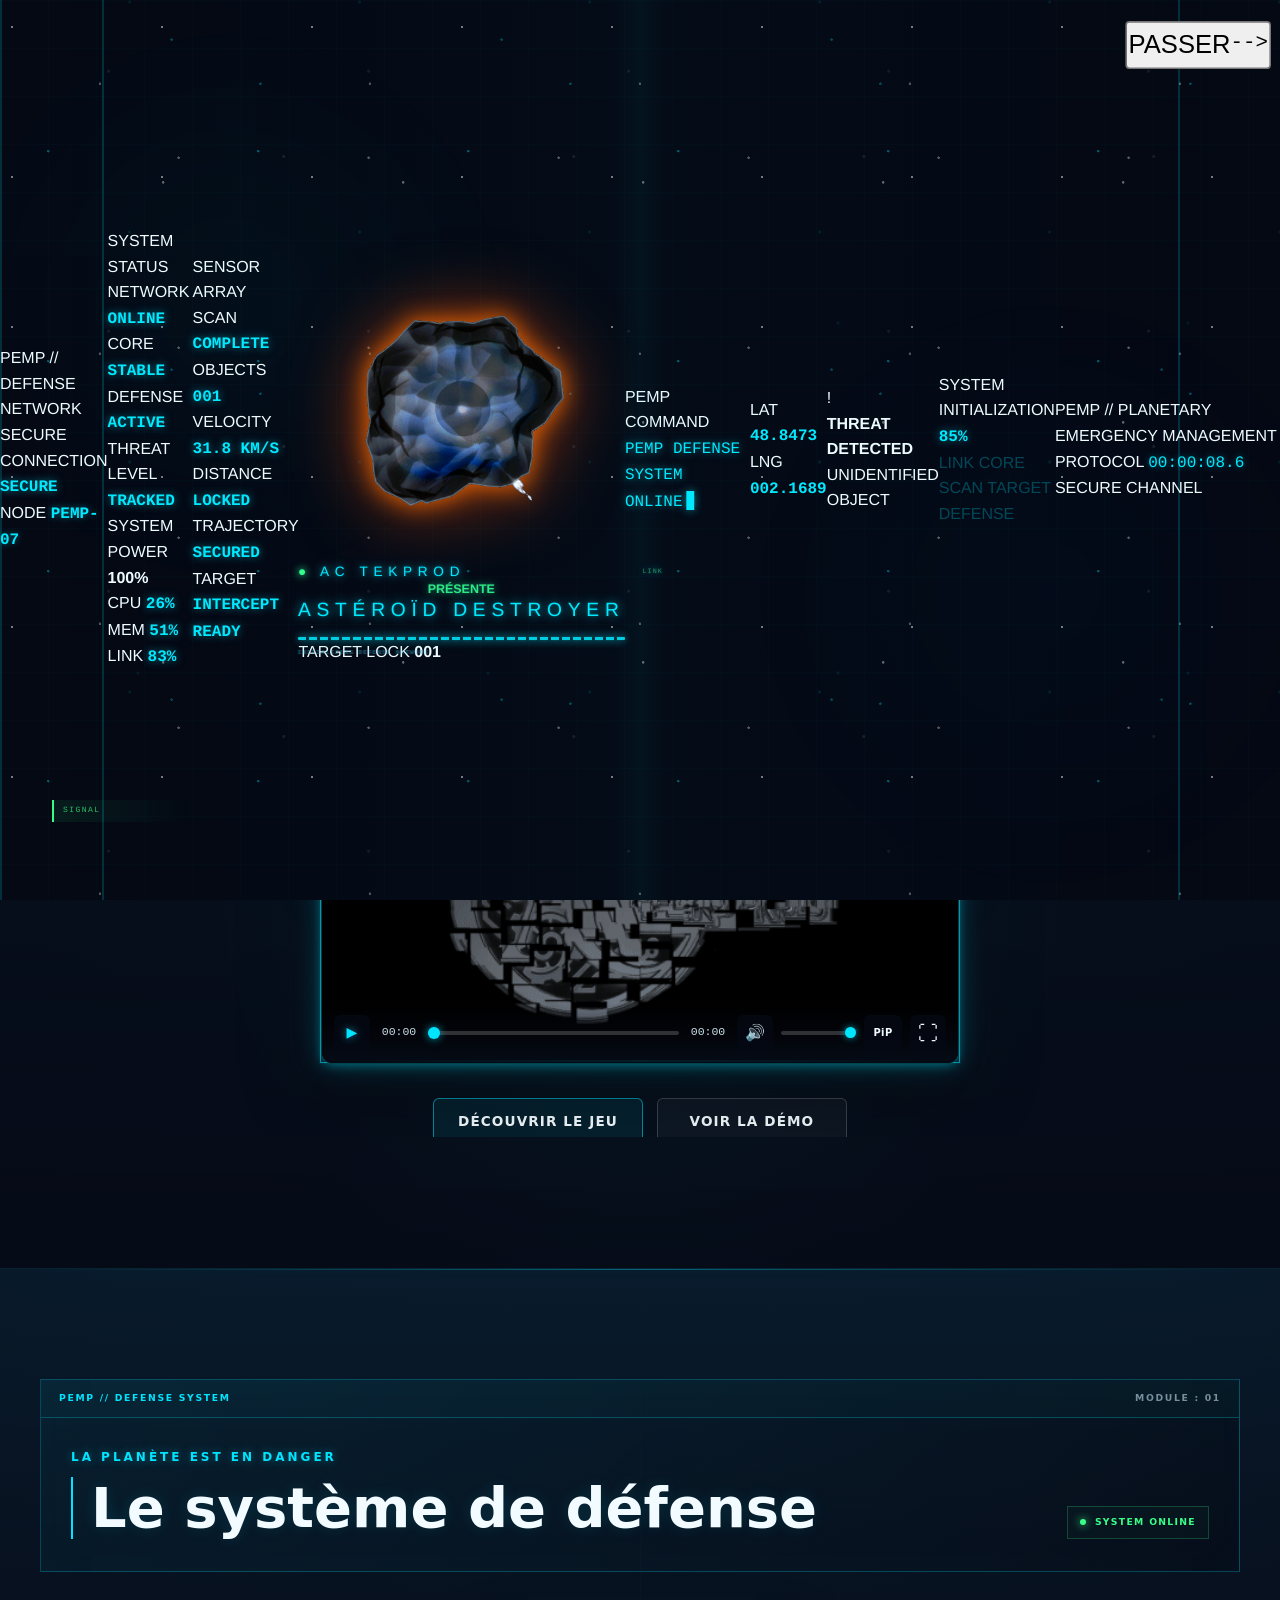
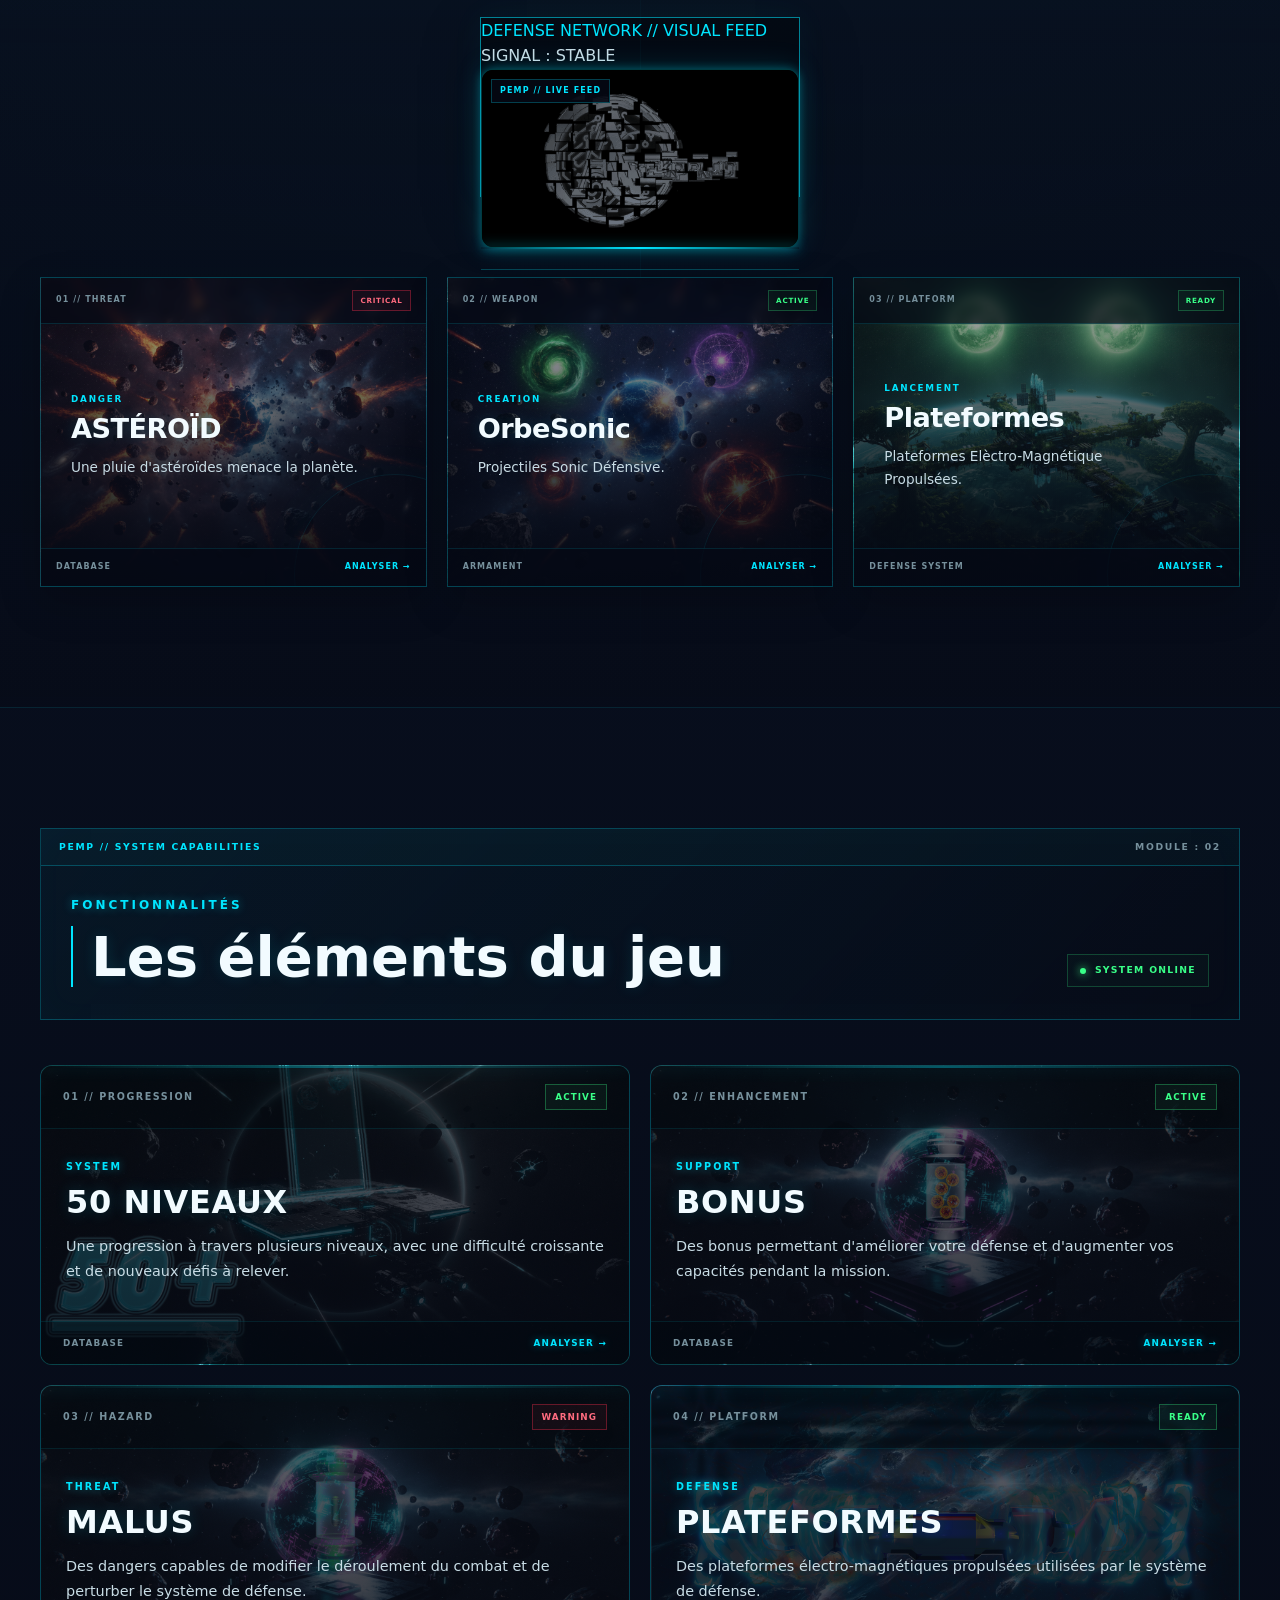
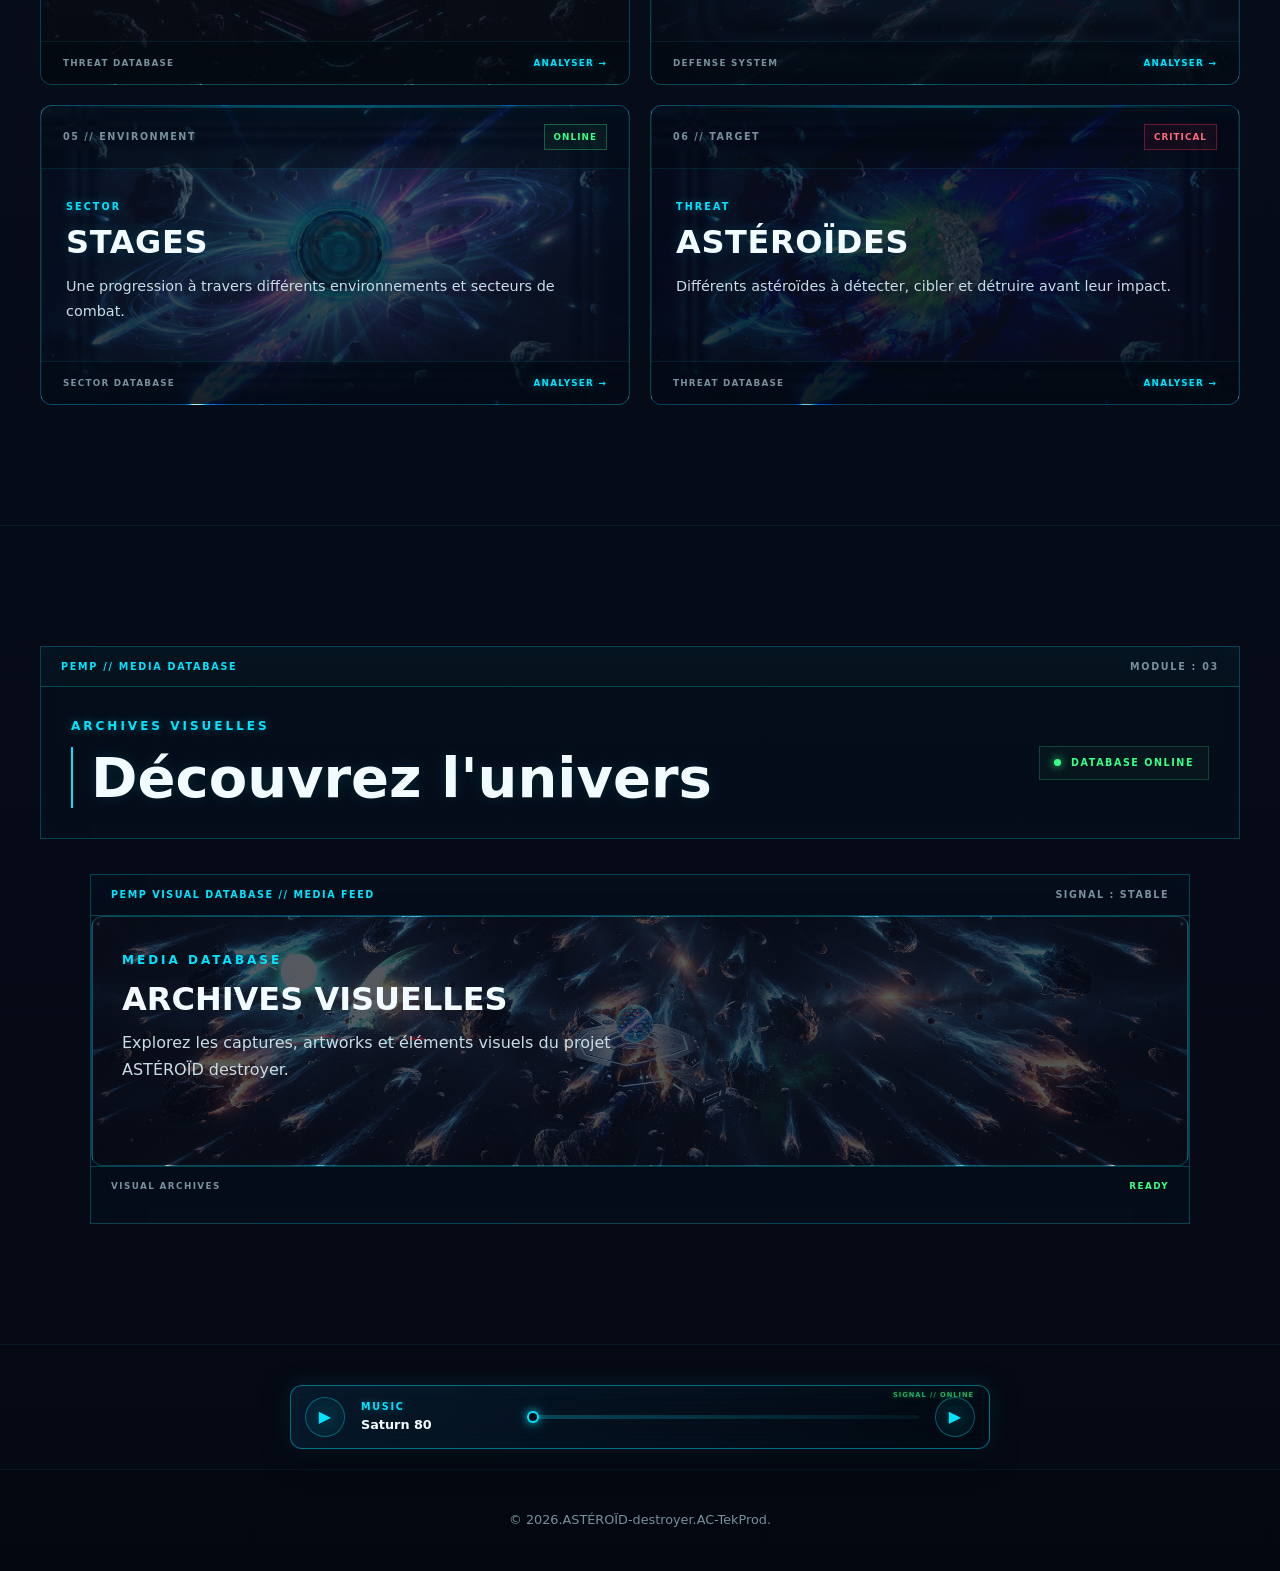
==== commit 1037c397: "Update index.html" ====
--- a/index.html
+++ b/index.html
@@ -1050,44 +1050,41 @@
 
             <!-- 01 — NIVEAUX -->
 
-            <article class="feature-card fe<a
-             href="niveaux.html"
-              class="feature-card feature-niveaux"
-               >
-
-
-                <div class="feature-card-header">
-                    <span>01 // PROGRESSION</span>
-
-                    <span class="feature-status online">
-                        ACTIVE
-                    </span>
-                </div>
-
-                <div class="feature-card-content">
-
-                    <span class="feature-category">
-                        SYSTEM
-                    </span>
-
-                    <h3>
-                        50 NIVEAUX
-                    </h3>
-
-                    <p>
-                        Une progression à travers plusieurs niveaux,
-                        avec une difficulté croissante et de nouveaux
-                        défis à relever.
-                    </p>
-
-                </div>
-
-                <div class="feature-card-footer">
-                    <span>DATABASE</span>
-                    <span>ANALYSER →</span>
-                </div>
-
-            </a>
+           <article class="feature-card feature-niveaux">
+
+    <div class="feature-card-header">
+        <span>01 // PROGRESSION</span>
+
+        <span class="feature-status online">
+            ACTIVE
+        </span>
+    </div>
+
+    <div class="feature-card-content">
+
+        <span class="feature-category">
+            SYSTEM
+        </span>
+
+        <h3>
+            50 NIVEAUX
+        </h3>
+
+        <p>
+            Une progression à travers plusieurs niveaux,
+            avec une difficulté croissante et de nouveaux
+            défis à relever.
+        </p>
+
+    </div>
+
+    <div class="feature-card-footer">
+        <span>DATABASE</span>
+        <span>ANALYSER →</span>
+    </div>
+
+</article>
+
 
 
 
--- a/css/responsive.css
+++ b/css/responsive.css
@@ -4185,13 +4185,14 @@
    FIN — RESPONSIVE PAGE PLATEFORMES
    ========================================================= */
 
+
+
+
 /* =========================================================
    RESPONSIVE — PAGE 50 NIVEAUX
    1024px / 700px / 360px
    À AJOUTER À LA FIN DE responsive.css
    ========================================================= */
-
-
 /* =========================================================
    1024px
    ========================================================= */
@@ -4546,7 +4547,7 @@
 }
 
 /* =========================================================
-   FIN — RESPONSIVE PAGE PLATEFORMES
+   FIN — RESPONSIVE PAGE NIVO
    ========================================================= */
 
 
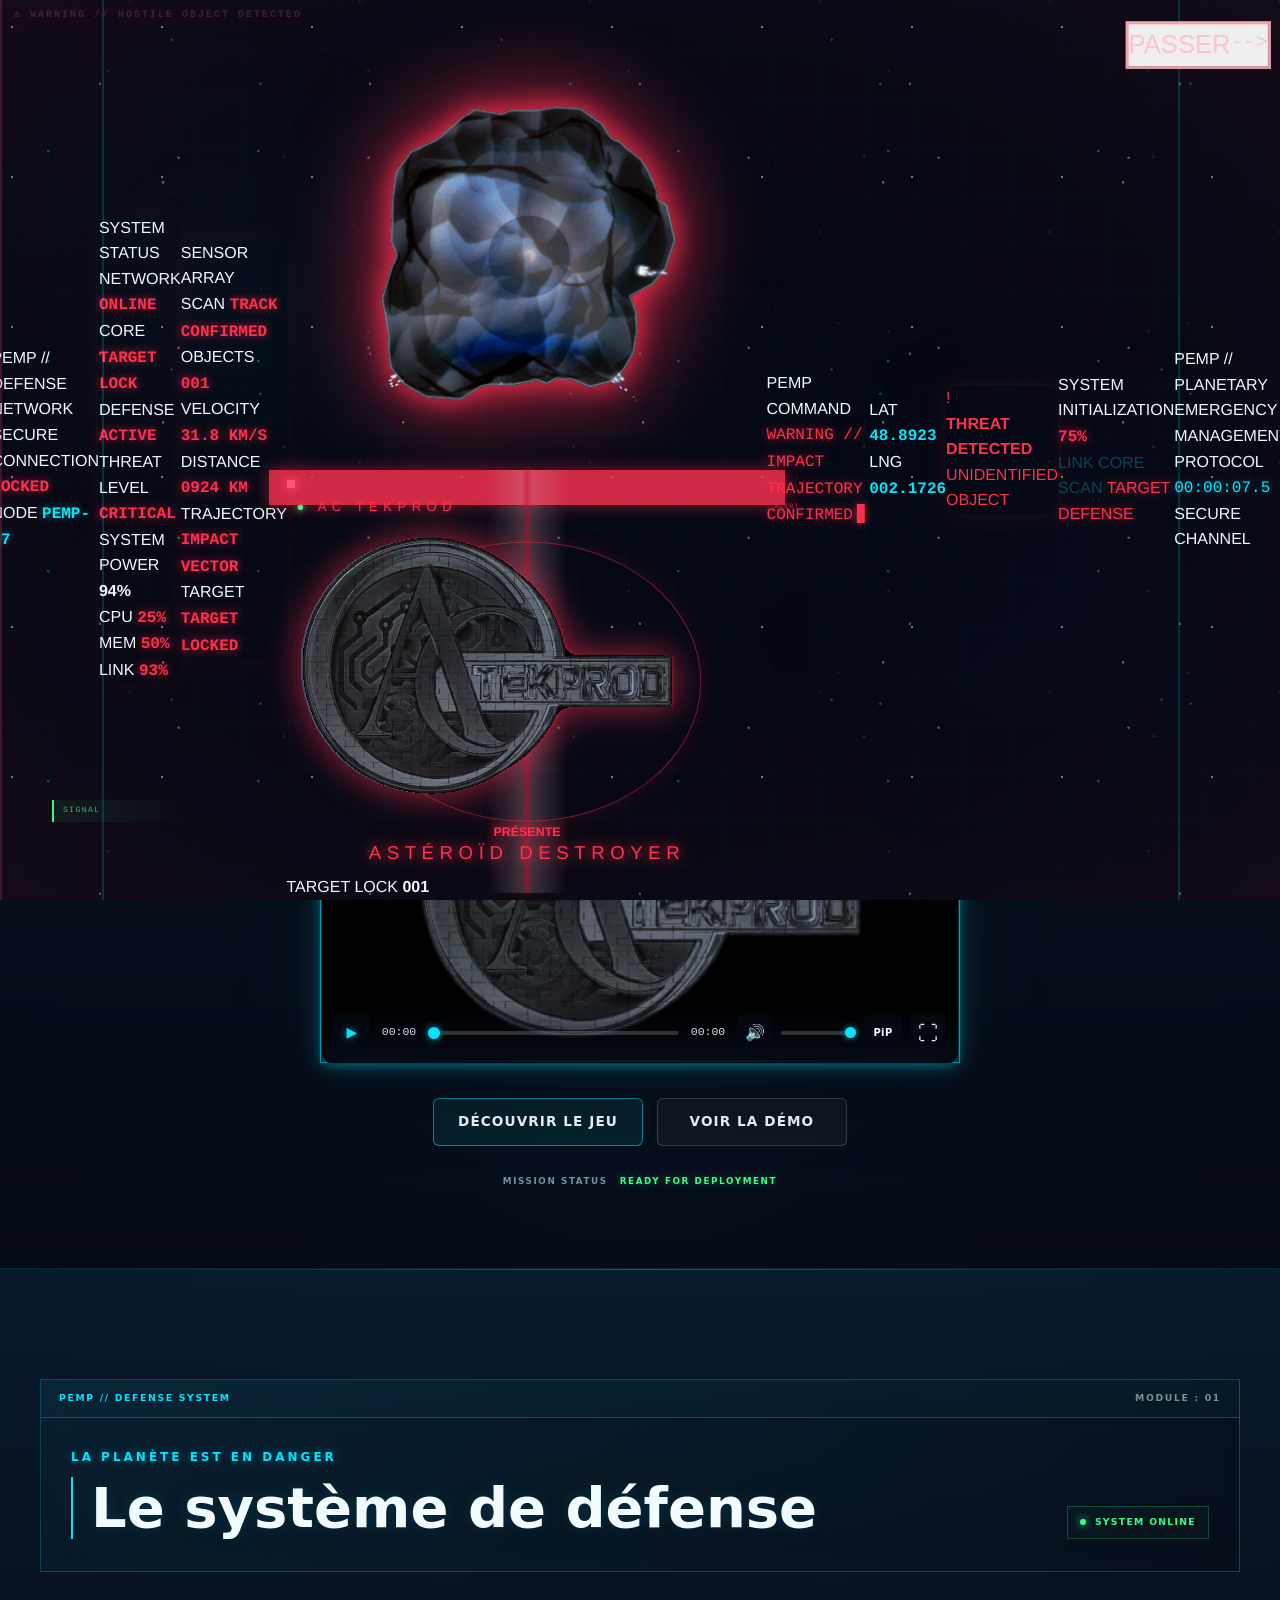
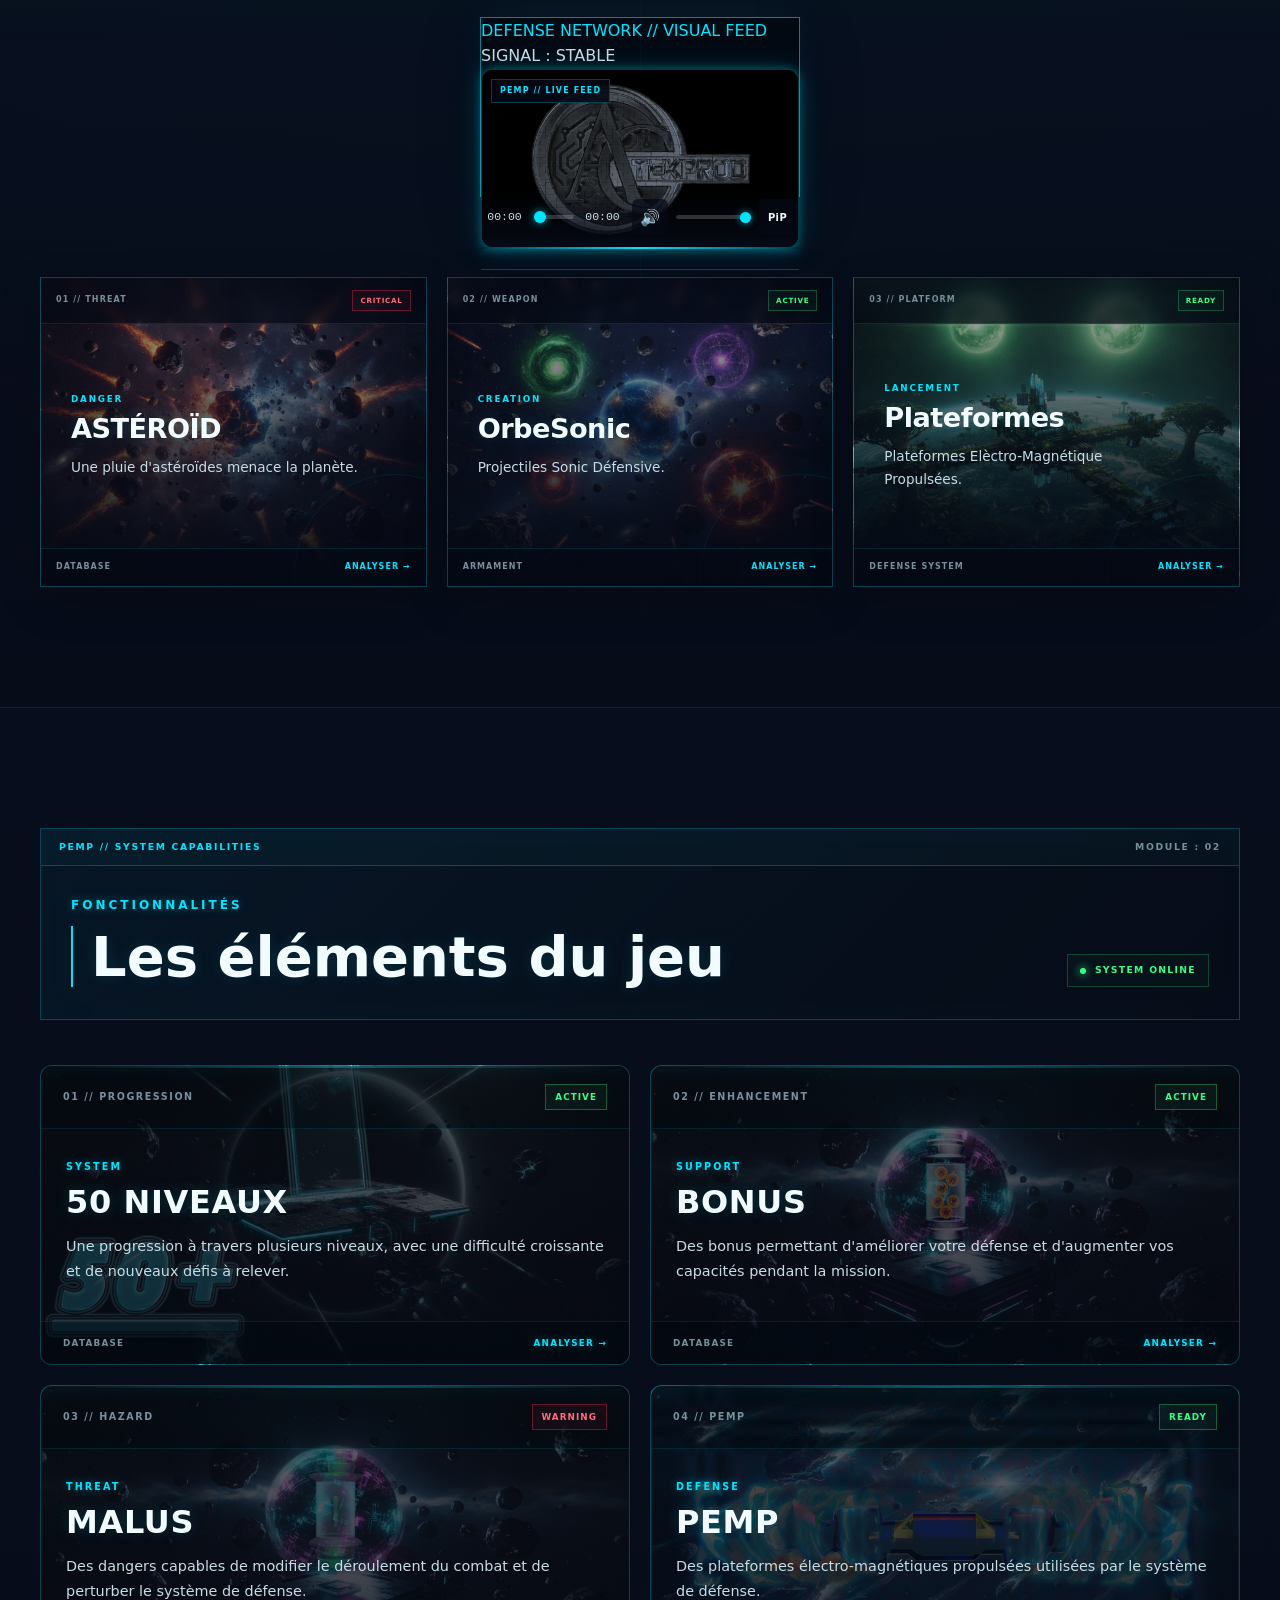
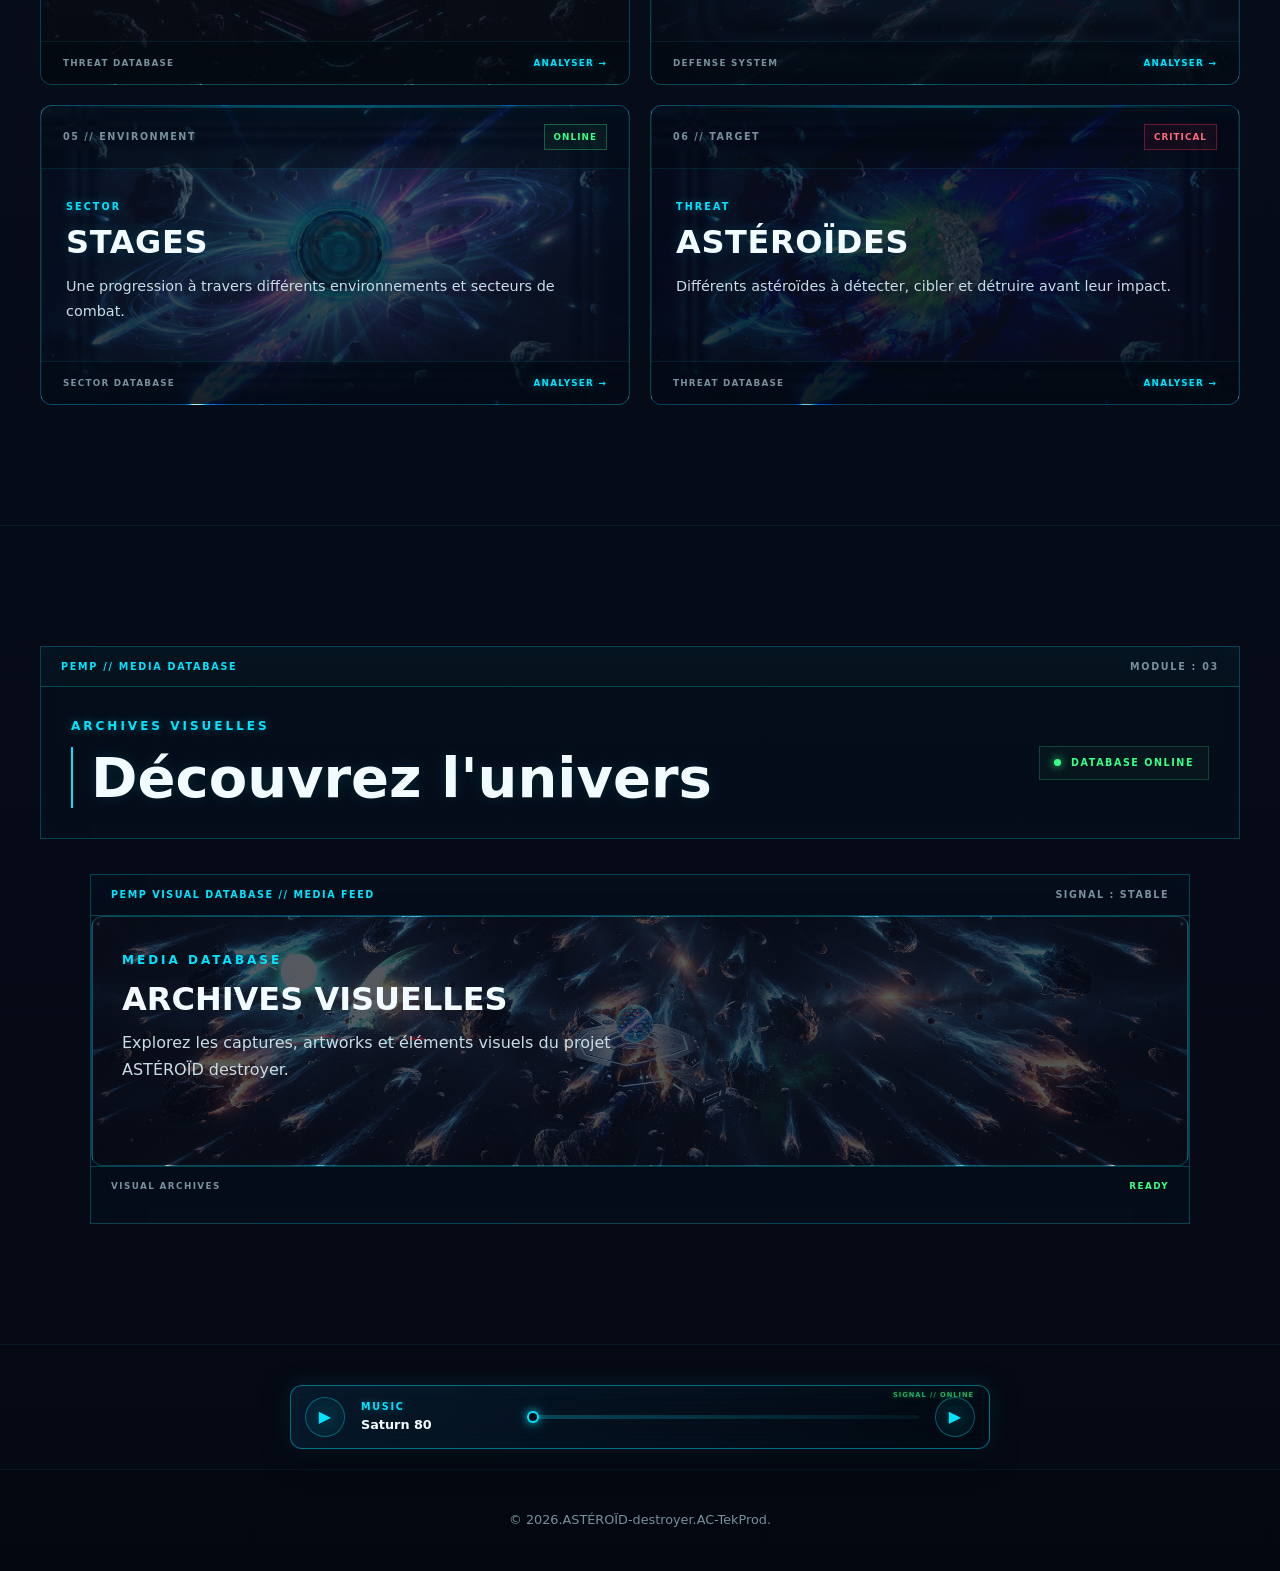
==== commit f7df1c5b: "Update index.html" ====
--- a/index.html
+++ b/index.html
@@ -1162,12 +1162,12 @@
             </article>
 
 
-            <!-- 04 — PLATEFORMES -->
+            <!-- 04 — PEMP -->
 
             <article class="feature-card feature-plateformes">
 
                 <div class="feature-card-header">
-                    <span>04 // PLATFORM</span>
+                    <span>04 // PEMP</span>
 
                     <span class="feature-status online">
                         READY
@@ -1181,7 +1181,7 @@
                     </span>
 
                     <h3>
-                        PLATEFORMES
+                        PEMP
                     </h3>
 
                     <p>
--- a/css/responsive.css
+++ b/css/responsive.css
@@ -4550,6 +4550,1572 @@
    FIN — RESPONSIVE PAGE NIVO
    ========================================================= */
 
+
+
+
+
+
+
+
+/* =========================================================
+   RESPONSIVE — PAGE BONUS
+   VERSION ALIGNÉE SUR LE HTML ACTUEL
+   1024px / 700px / 360px
+   ========================================================= */
+/* =========================================================
+   1024px
+   ========================================================= */
+
+@media (max-width: 1024px) {
+
+    /* -----------------------------------------------------
+       HEADER
+       ----------------------------------------------------- */
+
+    .bonus-header {
+        padding: 28px;
+    }
+
+    .bonus-header h1 {
+        font-size: clamp(3rem, 7vw, 4.8rem);
+    }
+
+
+    /* -----------------------------------------------------
+       DOSSIER PRINCIPAL
+       ----------------------------------------------------- */
+
+    .bonus-dossier {
+        padding: 35px;
+    }
+
+
+    /* -----------------------------------------------------
+       MÉTADONNÉES
+       ----------------------------------------------------- */
+
+    .bonus-meta {
+        grid-template-columns: repeat(2, 1fr);
+    }
+
+    .bonus-meta > div:nth-child(2) {
+        border-right: none;
+    }
+
+    .bonus-meta > div:nth-child(-n + 2) {
+        border-bottom: 1px solid var(--color-border);
+    }
+
+
+    /* -----------------------------------------------------
+       INTRODUCTION
+       ----------------------------------------------------- */
+
+    .bonus-intro {
+        max-width: 100%;
+    }
+
+    .bonus-intro h2 {
+        font-size: 2.4rem;
+    }
+
+    .bonus-intro p,
+    .bonus-report-content p,
+    .bonus-dossier-block p {
+        font-size: 0.95rem;
+    }
+
+
+    /* -----------------------------------------------------
+       BLOCS AVEC GIF
+       ----------------------------------------------------- */
+
+    .bonus-report {
+        grid-template-columns: 220px minmax(0, 1fr);
+
+        gap: 30px;
+
+        padding: 25px;
+    }
+
+    .bonus-report-right {
+        grid-template-columns: minmax(0, 1fr) 220px;
+    }
+
+
+    /* -----------------------------------------------------
+       ZONE GIF
+       ----------------------------------------------------- */
+
+    .bonus-report-media {
+        width: 220px;
+    }
+
+    .bonus-gif-frame {
+        min-height: 160px;
+    }
+
+    .bonus-report-media img {
+        max-height: 180px;
+    }
+
+
+    /* -----------------------------------------------------
+       BLOCS DU DOSSIER
+       ----------------------------------------------------- */
+
+    .bonus-dossier-block {
+        padding: 30px;
+    }
+
+
+    /* -----------------------------------------------------
+       GRILLE SYSTÈME
+       ----------------------------------------------------- */
+
+    .bonus-system-grid {
+        grid-template-columns: repeat(2, 1fr);
+    }
+
+
+    /* -----------------------------------------------------
+       TERMINAL
+       ----------------------------------------------------- */
+
+    .bonus-terminal-content {
+        padding: 35px;
+    }
+
+    .bonus-terminal-content h2 {
+        font-size: clamp(1.8rem, 4vw, 2.7rem);
+    }
+
+
+    /* -----------------------------------------------------
+       SÉQUENCE FINALE
+       ----------------------------------------------------- */
+
+    .bonus-final-sequence {
+        grid-template-columns: repeat(3, 1fr);
+    }
+
+}
+
+
+/* =========================================================
+   700px
+   ========================================================= */
+
+@media (max-width: 700px) {
+
+    /* -----------------------------------------------------
+       HEADER
+       ----------------------------------------------------- */
+
+    .bonus-header {
+        padding: 24px 20px;
+    }
+
+    .bonus-header-topline {
+        flex-direction: column;
+
+        align-items: flex-start;
+
+        gap: 8px;
+
+        font-size: 0.55rem;
+    }
+
+    .bonus-header h1 {
+        font-size: clamp(2.6rem, 10vw, 4rem);
+
+        line-height: 1;
+    }
+
+    .bonus-header-description {
+        font-size: 0.7rem;
+
+        line-height: 1.7;
+    }
+
+    .bonus-header-status {
+        font-size: 0.55rem;
+    }
+
+
+    /* -----------------------------------------------------
+       DOSSIER PRINCIPAL
+       ----------------------------------------------------- */
+
+    .bonus-dossier {
+        padding: 25px 20px;
+    }
+
+
+    /* -----------------------------------------------------
+       MÉTADONNÉES
+       ----------------------------------------------------- */
+
+    .bonus-meta {
+        grid-template-columns: 1fr;
+
+        margin-bottom: 40px;
+    }
+
+    .bonus-meta > div {
+        min-height: auto;
+
+        border-right: none;
+
+        border-bottom: 1px solid var(--color-border);
+    }
+
+    .bonus-meta > div:last-child {
+        border-bottom: none;
+    }
+
+
+    /* -----------------------------------------------------
+       INTRODUCTION
+       ----------------------------------------------------- */
+
+    .bonus-intro {
+        margin-bottom: 45px;
+    }
+
+    .bonus-intro h2 {
+        font-size: 2rem;
+
+        line-height: 1.2;
+    }
+
+    .bonus-intro p,
+    .bonus-report-content p,
+    .bonus-dossier-block p {
+        font-size: 0.9rem;
+
+        line-height: 1.75;
+    }
+
+    .bonus-lead {
+        font-size: 1rem !important;
+
+        line-height: 1.75 !important;
+    }
+
+
+    /* -----------------------------------------------------
+       BLOCS AVEC GIF
+       ----------------------------------------------------- */
+
+    .bonus-report,
+    .bonus-report-right {
+        display: flex;
+
+        flex-direction: column;
+
+        gap: 25px;
+
+        margin-bottom: 30px;
+
+        padding: 20px;
+    }
+
+
+    /* -----------------------------------------------------
+       ZONE GIF
+       ----------------------------------------------------- */
+
+    .bonus-report-media {
+        width: 100%;
+
+        min-width: 0;
+
+        order: 1;
+    }
+
+    .bonus-report-content {
+        width: 100%;
+
+        order: 2;
+    }
+
+
+    .bonus-report-right .bonus-report-content {
+        order: 2;
+    }
+
+    .bonus-report-right .bonus-report-media {
+        order: 1;
+    }
+
+
+    .bonus-gif-frame {
+        min-height: 170px;
+    }
+
+    .bonus-report-media img {
+        max-width: 200px;
+
+        max-height: 200px;
+    }
+
+
+    /* -----------------------------------------------------
+       BLOCS DU DOSSIER
+       ----------------------------------------------------- */
+
+    .bonus-dossier-block {
+        padding: 25px 20px;
+
+        margin-bottom: 30px;
+    }
+
+    .bonus-dossier-block h2,
+    .bonus-report-content h2 {
+        font-size: 1.7rem;
+
+        line-height: 1.25;
+    }
+
+
+    /* -----------------------------------------------------
+       MARQUEURS
+       ----------------------------------------------------- */
+
+    .bonus-block-marker {
+        font-size: 0.55rem;
+
+        letter-spacing: 0.15em;
+    }
+
+
+    /* -----------------------------------------------------
+       GRILLE SYSTÈME
+       ----------------------------------------------------- */
+
+    .bonus-system-grid {
+        grid-template-columns: 1fr;
+
+        gap: 10px;
+
+        margin-top: 25px;
+    }
+
+    .bonus-system-item {
+        padding: 18px;
+    }
+
+
+    /* -----------------------------------------------------
+       AVERTISSEMENT
+       ----------------------------------------------------- */
+
+    .bonus-warning-panel {
+        align-items: flex-start;
+
+        gap: 14px;
+
+        padding: 16px;
+    }
+
+
+    /* -----------------------------------------------------
+       LIGNE DE DONNÉES
+       ----------------------------------------------------- */
+
+    .bonus-data-line {
+        align-items: flex-start;
+
+        flex-direction: column;
+
+        gap: 8px;
+    }
+
+
+    /* -----------------------------------------------------
+       TERMINAL
+       ----------------------------------------------------- */
+
+    .bonus-terminal {
+        margin-top: 45px;
+    }
+
+    .bonus-terminal-header {
+        flex-direction: column;
+
+        align-items: flex-start;
+
+        gap: 8px;
+    }
+
+    .bonus-terminal-content {
+        padding: 25px 20px;
+    }
+
+    .bonus-terminal-content h2 {
+        font-size: 2rem;
+
+        line-height: 1.2;
+    }
+
+    .bonus-terminal-content p {
+        font-size: 0.9rem;
+
+        line-height: 1.75;
+    }
+
+
+    /* -----------------------------------------------------
+       SÉQUENCE FINALE
+       ----------------------------------------------------- */
+
+    .bonus-final-sequence {
+        grid-template-columns: 1fr;
+
+        gap: 10px;
+
+        margin-top: 25px;
+    }
+
+    .bonus-final-sequence > div {
+        padding: 18px;
+    }
+
+
+    /* -----------------------------------------------------
+       COMMANDE FINALE
+       ----------------------------------------------------- */
+
+    .bonus-final-command {
+        align-items: flex-start;
+
+        flex-direction: column;
+
+        gap: 10px;
+
+        margin-top: 25px;
+
+        padding: 18px 0;
+    }
+
+
+    /* -----------------------------------------------------
+       HOVER
+       ----------------------------------------------------- */
+
+    .bonus-report:hover,
+    .bonus-dossier-block:hover {
+        transform: none;
+    }
+
+}
+
+
+/* =========================================================
+   360px
+   ========================================================= */
+
+@media (max-width: 360px) {
+
+    /* -----------------------------------------------------
+       HEADER
+       ----------------------------------------------------- */
+
+    .bonus-header {
+        padding: 20px 15px;
+    }
+
+    .bonus-header-topline {
+        font-size: 0.48rem;
+
+        letter-spacing: 0.12em;
+    }
+
+    .bonus-header h1 {
+        font-size: 2.25rem;
+
+        letter-spacing: -0.04em;
+    }
+
+    .bonus-header-description {
+        font-size: 0.62rem;
+
+        line-height: 1.65;
+    }
+
+    .bonus-header-status {
+        padding: 6px 9px;
+
+        font-size: 0.48rem;
+    }
+
+
+    /* -----------------------------------------------------
+       DOSSIER
+       ----------------------------------------------------- */
+
+    .bonus-dossier {
+        padding: 20px 15px;
+    }
+
+
+    /* -----------------------------------------------------
+       MÉTADONNÉES
+       ----------------------------------------------------- */
+
+    .bonus-meta {
+        margin-bottom: 30px;
+    }
+
+    .bonus-meta > div {
+        padding: 15px;
+    }
+
+    .bonus-meta span {
+        font-size: 0.5rem;
+    }
+
+    .bonus-meta strong {
+        font-size: 0.65rem;
+    }
+
+
+    /* -----------------------------------------------------
+       INTRODUCTION
+       ----------------------------------------------------- */
+
+    .bonus-intro {
+        margin-bottom: 35px;
+    }
+
+    .bonus-file-number {
+        font-size: 0.52rem;
+
+        letter-spacing: 0.18em;
+    }
+
+    .bonus-intro h2 {
+        font-size: 1.65rem;
+    }
+
+    .bonus-intro p,
+    .bonus-report-content p,
+    .bonus-dossier-block p {
+        font-size: 0.82rem;
+
+        line-height: 1.7;
+    }
+
+    .bonus-lead {
+        font-size: 0.9rem !important;
+    }
+
+
+    /* -----------------------------------------------------
+       BLOCS AVEC GIF
+       ----------------------------------------------------- */
+
+    .bonus-report,
+    .bonus-report-right {
+        padding: 16px;
+
+        gap: 18px;
+
+        margin-bottom: 18px;
+    }
+
+
+    /* -----------------------------------------------------
+       GIFS
+       ----------------------------------------------------- */
+
+    .bonus-report-media {
+        padding: 12px;
+    }
+
+    .bonus-gif-frame {
+        min-height: 145px;
+    }
+
+    .bonus-report-media img {
+        max-width: 170px;
+
+        max-height: 170px;
+    }
+
+    .bonus-media-label,
+    .bonus-media-status {
+        font-size: 0.45rem;
+    }
+
+
+    /* -----------------------------------------------------
+       BLOCS
+       ----------------------------------------------------- */
+
+    .bonus-dossier-block {
+        padding: 20px 15px;
+
+        margin-bottom: 18px;
+    }
+
+    .bonus-dossier-block h2,
+    .bonus-report-content h2 {
+        font-size: 1.4rem;
+    }
+
+
+    /* -----------------------------------------------------
+       MARQUEURS
+       ----------------------------------------------------- */
+
+    .bonus-block-marker {
+        gap: 8px;
+
+        font-size: 0.48rem;
+
+        letter-spacing: 0.12em;
+    }
+
+    .bonus-block-marker span {
+        width: 26px;
+        height: 26px;
+    }
+
+
+    /* -----------------------------------------------------
+       LIGNES DE DONNÉES
+       ----------------------------------------------------- */
+
+    .bonus-data-line span,
+    .bonus-data-line strong {
+        font-size: 0.48rem;
+    }
+
+
+    /* -----------------------------------------------------
+       SYSTÈME
+       ----------------------------------------------------- */
+
+    .bonus-system-grid {
+        gap: 8px;
+
+        margin-top: 20px;
+    }
+
+    .bonus-system-item {
+        padding: 15px;
+    }
+
+    .bonus-system-item span {
+        font-size: 0.48rem;
+    }
+
+    .bonus-system-item strong {
+        font-size: 0.8rem;
+    }
+
+    .bonus-system-item small {
+        font-size: 0.5rem;
+    }
+
+
+    /* -----------------------------------------------------
+       AVERTISSEMENT
+       ----------------------------------------------------- */
+
+    .bonus-warning-panel {
+        gap: 12px;
+
+        margin-top: 20px;
+
+        padding: 14px;
+    }
+
+    .bonus-warning-icon {
+        width: 32px;
+        height: 32px;
+
+        font-size: 0.9rem;
+    }
+
+    .bonus-warning-panel span {
+        font-size: 0.48rem;
+    }
+
+    .bonus-warning-panel strong {
+        font-size: 0.62rem;
+
+        line-height: 1.5;
+    }
+
+
+    /* -----------------------------------------------------
+       TERMINAL
+       ----------------------------------------------------- */
+
+    .bonus-terminal {
+        margin-top: 35px;
+    }
+
+    .bonus-terminal-content {
+        padding: 18px 15px;
+    }
+
+    .bonus-terminal-label {
+        font-size: 0.48rem;
+    }
+
+    .bonus-terminal-content h2 {
+        font-size: 1.5rem;
+    }
+
+    .bonus-terminal-content p {
+        font-size: 0.78rem;
+
+        line-height: 1.65;
+    }
+
+
+    /* -----------------------------------------------------
+       SÉQUENCE FINALE
+       ----------------------------------------------------- */
+
+    .bonus-final-sequence {
+        gap: 8px;
+
+        margin-top: 20px;
+    }
+
+    .bonus-final-sequence > div {
+        padding: 15px;
+    }
+
+    .bonus-final-sequence span {
+        font-size: 0.48rem;
+    }
+
+    .bonus-final-sequence strong {
+        font-size: 0.7rem;
+    }
+
+    .bonus-final-sequence em {
+        font-size: 0.48rem;
+    }
+
+
+    /* -----------------------------------------------------
+       COMMANDE FINALE
+       ----------------------------------------------------- */
+
+    .bonus-final-command {
+        gap: 8px;
+
+        margin-top: 20px;
+
+        padding: 15px 0;
+    }
+
+    .bonus-final-command span {
+        font-size: 0.48rem;
+    }
+
+    .bonus-final-command strong {
+        font-size: 0.58rem;
+
+        line-height: 1.5;
+    }
+
+}
+
+
+/* =========================================================
+   FIN — RESPONSIVE PAGE BONUS
+   ========================================================= */
+
+/* =========================================================
+   RESPONSIVE — PAGE MALUS
+   VERSION ALIGNÉE SUR LE HTML ACTUEL
+   1024px / 700px / 360px
+   ========================================================= */
+
+
+/* =========================================================
+   1024px
+   ========================================================= */
+
+@media (max-width: 1024px) {
+
+    /* -----------------------------------------------------
+       HEADER
+       ----------------------------------------------------- */
+
+    .malus-header {
+        padding: 28px;
+    }
+
+    .malus-header h1 {
+        font-size: clamp(
+            3rem,
+            7vw,
+            4.8rem
+        );
+    }
+
+
+    /* -----------------------------------------------------
+       DOSSIER PRINCIPAL
+       ----------------------------------------------------- */
+
+    .malus-dossier {
+        padding: 35px;
+    }
+
+
+    /* -----------------------------------------------------
+       MÉTADONNÉES
+       ----------------------------------------------------- */
+
+    .malus-meta {
+        grid-template-columns:
+            repeat(2, 1fr);
+    }
+
+    .malus-meta > div:nth-child(2) {
+        border-right: none;
+    }
+
+    .malus-meta > div:nth-child(-n + 2) {
+        border-bottom:
+            1px solid var(--color-border);
+    }
+
+
+    /* -----------------------------------------------------
+       INTRODUCTION
+       ----------------------------------------------------- */
+
+    .malus-intro {
+        max-width: 100%;
+    }
+
+    .malus-intro h2 {
+        font-size: 2.4rem;
+    }
+
+    .malus-intro p,
+    .malus-report-content p,
+    .malus-dossier-block p {
+        font-size: 0.95rem;
+    }
+
+
+    /* -----------------------------------------------------
+       BLOC AVEC GIF
+       ----------------------------------------------------- */
+
+    .malus-report {
+        grid-template-columns:
+            220px minmax(0, 1fr);
+
+        gap: 30px;
+
+        padding: 25px;
+    }
+
+
+    /* -----------------------------------------------------
+       ZONE GIF
+       ----------------------------------------------------- */
+
+    .malus-report-media {
+        width: 220px;
+    }
+
+    .malus-gif-frame {
+        min-height: 160px;
+    }
+
+    .malus-report-media img {
+        max-height: 180px;
+    }
+
+
+    /* -----------------------------------------------------
+       BLOCS DU DOSSIER
+       ----------------------------------------------------- */
+
+    .malus-dossier-block {
+        padding: 30px;
+    }
+
+
+    /* -----------------------------------------------------
+       GRILLE SYSTÈME
+       ----------------------------------------------------- */
+
+    .malus-system-grid {
+        grid-template-columns:
+            repeat(2, 1fr);
+    }
+
+
+    /* -----------------------------------------------------
+       TERMINAL
+       ----------------------------------------------------- */
+
+    .malus-terminal-content {
+        padding: 35px;
+    }
+
+    .malus-terminal-content h2 {
+        font-size:
+            clamp(1.8rem, 4vw, 2.7rem);
+    }
+
+
+    /* -----------------------------------------------------
+       SÉQUENCE FINALE
+       ----------------------------------------------------- */
+
+    .malus-final-sequence {
+        grid-template-columns:
+            repeat(3, 1fr);
+    }
+
+}
+
+
+/* =========================================================
+   700px
+   ========================================================= */
+
+@media (max-width: 700px) {
+
+    /* -----------------------------------------------------
+       HEADER
+       ----------------------------------------------------- */
+
+    .malus-header {
+        padding: 24px 20px;
+    }
+
+    .malus-header-topline {
+        flex-direction: column;
+
+        align-items: flex-start;
+
+        gap: 8px;
+
+        font-size: 0.55rem;
+    }
+
+    .malus-header h1 {
+        font-size: clamp(
+            2.6rem,
+            10vw,
+            4rem
+        );
+
+        line-height: 1;
+    }
+
+    .malus-header-description {
+        font-size: 0.7rem;
+
+        line-height: 1.7;
+    }
+
+    .malus-header-status {
+        font-size: 0.55rem;
+    }
+
+
+    /* -----------------------------------------------------
+       DOSSIER PRINCIPAL
+       ----------------------------------------------------- */
+
+    .malus-dossier {
+        padding: 25px 20px;
+    }
+
+
+    /* -----------------------------------------------------
+       MÉTADONNÉES
+       ----------------------------------------------------- */
+
+    .malus-meta {
+        grid-template-columns: 1fr;
+
+        margin-bottom: 40px;
+    }
+
+    .malus-meta > div {
+        min-height: auto;
+
+        border-right: none;
+
+        border-bottom:
+            1px solid var(--color-border);
+    }
+
+    .malus-meta > div:last-child {
+        border-bottom: none;
+    }
+
+
+    /* -----------------------------------------------------
+       INTRODUCTION
+       ----------------------------------------------------- */
+
+    .malus-intro {
+        margin-bottom: 45px;
+    }
+
+    .malus-intro h2 {
+        font-size: 2rem;
+
+        line-height: 1.2;
+    }
+
+    .malus-intro p,
+    .malus-report-content p,
+    .malus-dossier-block p {
+        font-size: 0.9rem;
+
+        line-height: 1.75;
+    }
+
+    .malus-lead {
+        font-size: 1rem !important;
+
+        line-height: 1.75 !important;
+    }
+
+
+    /* -----------------------------------------------------
+       BLOC AVEC GIF
+       ----------------------------------------------------- */
+
+    .malus-report {
+        display: flex;
+
+        flex-direction: column;
+
+        gap: 25px;
+
+        margin-bottom: 30px;
+
+        padding: 20px;
+    }
+
+
+    /* -----------------------------------------------------
+       ZONE GIF
+       ----------------------------------------------------- */
+
+    .malus-report-media {
+        width: 100%;
+
+        min-width: 0;
+
+        order: 1;
+    }
+
+    .malus-report-content {
+        width: 100%;
+
+        order: 2;
+    }
+
+
+    /* -----------------------------------------------------
+       GIF
+       ----------------------------------------------------- */
+
+    .malus-gif-frame {
+        min-height: 170px;
+    }
+
+    .malus-report-media img {
+        max-width: 200px;
+
+        max-height: 200px;
+    }
+
+
+    /* -----------------------------------------------------
+       BLOCS DU DOSSIER
+       ----------------------------------------------------- */
+
+    .malus-dossier-block {
+        padding: 25px 20px;
+
+        margin-bottom: 30px;
+    }
+
+    .malus-dossier-block h2,
+    .malus-report-content h2 {
+        font-size: 1.7rem;
+
+        line-height: 1.25;
+    }
+
+
+    /* -----------------------------------------------------
+       MARQUEURS
+       ----------------------------------------------------- */
+
+    .malus-block-marker {
+        font-size: 0.55rem;
+
+        letter-spacing: 0.15em;
+    }
+
+
+    /* -----------------------------------------------------
+       GRILLE SYSTÈME
+       ----------------------------------------------------- */
+
+    .malus-system-grid {
+        grid-template-columns: 1fr;
+
+        gap: 10px;
+
+        margin-top: 25px;
+    }
+
+    .malus-system-item {
+        padding: 18px;
+    }
+
+
+    /* -----------------------------------------------------
+       AVERTISSEMENT
+       ----------------------------------------------------- */
+
+    .malus-warning-panel {
+        align-items: flex-start;
+
+        gap: 14px;
+
+        padding: 16px;
+    }
+
+
+    /* -----------------------------------------------------
+       LIGNES DE DONNÉES
+       ----------------------------------------------------- */
+
+    .malus-data-line {
+        align-items: flex-start;
+
+        flex-direction: column;
+
+        gap: 8px;
+    }
+
+
+    /* -----------------------------------------------------
+       TERMINAL
+       ----------------------------------------------------- */
+
+    .malus-terminal {
+        margin-top: 45px;
+    }
+
+    .malus-terminal-header {
+        flex-direction: column;
+
+        align-items: flex-start;
+
+        gap: 8px;
+    }
+
+    .malus-terminal-content {
+        padding: 25px 20px;
+    }
+
+    .malus-terminal-content h2 {
+        font-size: 2rem;
+
+        line-height: 1.2;
+    }
+
+    .malus-terminal-content p {
+        font-size: 0.9rem;
+
+        line-height: 1.75;
+    }
+
+
+    /* -----------------------------------------------------
+       SÉQUENCE FINALE
+       ----------------------------------------------------- */
+
+    .malus-final-sequence {
+        grid-template-columns: 1fr;
+
+        gap: 10px;
+
+        margin-top: 25px;
+    }
+
+    .malus-final-sequence > div {
+        padding: 18px;
+    }
+
+
+    /* -----------------------------------------------------
+       COMMANDE FINALE
+       ----------------------------------------------------- */
+
+    .malus-final-command {
+        align-items: flex-start;
+
+        flex-direction: column;
+
+        gap: 10px;
+
+        margin-top: 25px;
+
+        padding: 18px 0;
+    }
+
+
+    /* -----------------------------------------------------
+       HOVER
+       ----------------------------------------------------- */
+
+    .malus-report:hover,
+    .malus-dossier-block:hover {
+        transform: none;
+    }
+
+}
+
+
+/* =========================================================
+   360px
+   ========================================================= */
+
+@media (max-width: 360px) {
+
+    /* -----------------------------------------------------
+       HEADER
+       ----------------------------------------------------- */
+
+    .malus-header {
+        padding: 20px 15px;
+    }
+
+    .malus-header-topline {
+        font-size: 0.48rem;
+
+        letter-spacing: 0.12em;
+    }
+
+    .malus-header h1 {
+        font-size: 2.25rem;
+
+        letter-spacing: -0.04em;
+    }
+
+    .malus-header-description {
+        font-size: 0.62rem;
+
+        line-height: 1.65;
+    }
+
+    .malus-header-status {
+        padding: 6px 9px;
+
+        font-size: 0.48rem;
+    }
+
+
+    /* -----------------------------------------------------
+       DOSSIER
+       ----------------------------------------------------- */
+
+    .malus-dossier {
+        padding: 20px 15px;
+    }
+
+
+    /* -----------------------------------------------------
+       MÉTADONNÉES
+       ----------------------------------------------------- */
+
+    .malus-meta {
+        margin-bottom: 30px;
+    }
+
+    .malus-meta > div {
+        padding: 15px;
+    }
+
+    .malus-meta span {
+        font-size: 0.5rem;
+    }
+
+    .malus-meta strong {
+        font-size: 0.65rem;
+    }
+
+
+    /* -----------------------------------------------------
+       INTRODUCTION
+       ----------------------------------------------------- */
+
+    .malus-intro {
+        margin-bottom: 35px;
+    }
+
+    .malus-file-number {
+        font-size: 0.52rem;
+
+        letter-spacing: 0.18em;
+    }
+
+    .malus-intro h2 {
+        font-size: 1.65rem;
+    }
+
+    .malus-intro p,
+    .malus-report-content p,
+    .malus-dossier-block p {
+        font-size: 0.82rem;
+
+        line-height: 1.7;
+    }
+
+    .malus-lead {
+        font-size: 0.9rem !important;
+    }
+
+
+    /* -----------------------------------------------------
+       BLOC GIF
+       ----------------------------------------------------- */
+
+    .malus-report {
+        padding: 16px;
+
+        gap: 18px;
+
+        margin-bottom: 18px;
+    }
+
+
+    /* -----------------------------------------------------
+       GIF
+       ----------------------------------------------------- */
+
+    .malus-report-media {
+        padding: 12px;
+    }
+
+    .malus-gif-frame {
+        min-height: 145px;
+    }
+
+    .malus-report-media img {
+        max-width: 170px;
+
+        max-height: 170px;
+    }
+
+    .malus-media-label,
+    .malus-media-status {
+        font-size: 0.45rem;
+    }
+
+
+    /* -----------------------------------------------------
+       BLOCS
+       ----------------------------------------------------- */
+
+    .malus-dossier-block {
+        padding: 20px 15px;
+
+        margin-bottom: 18px;
+    }
+
+    .malus-dossier-block h2,
+    .malus-report-content h2 {
+        font-size: 1.4rem;
+    }
+
+
+    /* -----------------------------------------------------
+       MARQUEURS
+       ----------------------------------------------------- */
+
+    .malus-block-marker {
+        gap: 8px;
+
+        font-size: 0.48rem;
+
+        letter-spacing: 0.12em;
+    }
+
+    .malus-block-marker span {
+        width: 26px;
+        height: 26px;
+    }
+
+
+    /* -----------------------------------------------------
+       LIGNES DE DONNÉES
+       ----------------------------------------------------- */
+
+    .malus-data-line span,
+    .malus-data-line strong {
+        font-size: 0.48rem;
+    }
+
+
+    /* -----------------------------------------------------
+       SYSTÈME
+       ----------------------------------------------------- */
+
+    .malus-system-grid {
+        gap: 8px;
+
+        margin-top: 20px;
+    }
+
+    .malus-system-item {
+        padding: 15px;
+    }
+
+    .malus-system-item span {
+        font-size: 0.48rem;
+    }
+
+    .malus-system-item strong {
+        font-size: 0.8rem;
+    }
+
+    .malus-system-item small {
+        font-size: 0.5rem;
+    }
+
+
+    /* -----------------------------------------------------
+       AVERTISSEMENT
+       ----------------------------------------------------- */
+
+    .malus-warning-panel {
+        gap: 12px;
+
+        margin-top: 20px;
+
+        padding: 14px;
+    }
+
+    .malus-warning-icon {
+        width: 32px;
+        height: 32px;
+
+        font-size: 0.9rem;
+    }
+
+    .malus-warning-panel span {
+        font-size: 0.48rem;
+    }
+
+    .malus-warning-panel strong {
+        font-size: 0.62rem;
+
+        line-height: 1.5;
+    }
+
+
+    /* -----------------------------------------------------
+       TERMINAL
+       ----------------------------------------------------- */
+
+    .malus-terminal {
+        margin-top: 35px;
+    }
+
+    .malus-terminal-content {
+        padding: 18px 15px;
+    }
+
+    .malus-terminal-label {
+        font-size: 0.48rem;
+    }
+
+    .malus-terminal-content h2 {
+        font-size: 1.5rem;
+    }
+
+    .malus-terminal-content p {
+        font-size: 0.78rem;
+
+        line-height: 1.65;
+    }
+
+
+    /* -----------------------------------------------------
+       SÉQUENCE FINALE
+       ----------------------------------------------------- */
+
+    .malus-final-sequence {
+        gap: 8px;
+
+        margin-top: 20px;
+    }
+
+    .malus-final-sequence > div {
+        padding: 15px;
+    }
+
+    .malus-final-sequence span {
+        font-size: 0.48rem;
+    }
+
+    .malus-final-sequence strong {
+        font-size: 0.7rem;
+    }
+
+    .malus-final-sequence em {
+        font-size: 0.48rem;
+    }
+
+
+    /* -----------------------------------------------------
+       COMMANDE FINALE
+       ----------------------------------------------------- */
+
+    .malus-final-command {
+        gap: 8px;
+
+        margin-top: 20px;
+
+        padding: 15px 0;
+    }
+
+    .malus-final-command span {
+        font-size: 0.48rem;
+    }
+
+    .malus-final-command strong {
+        font-size: 0.58rem;
+
+        line-height: 1.5;
+    }
+
+}
+
+
+/* =========================================================
+   FIN — RESPONSIVE PAGE MALUS
+   ========================================================= */
 
 
 
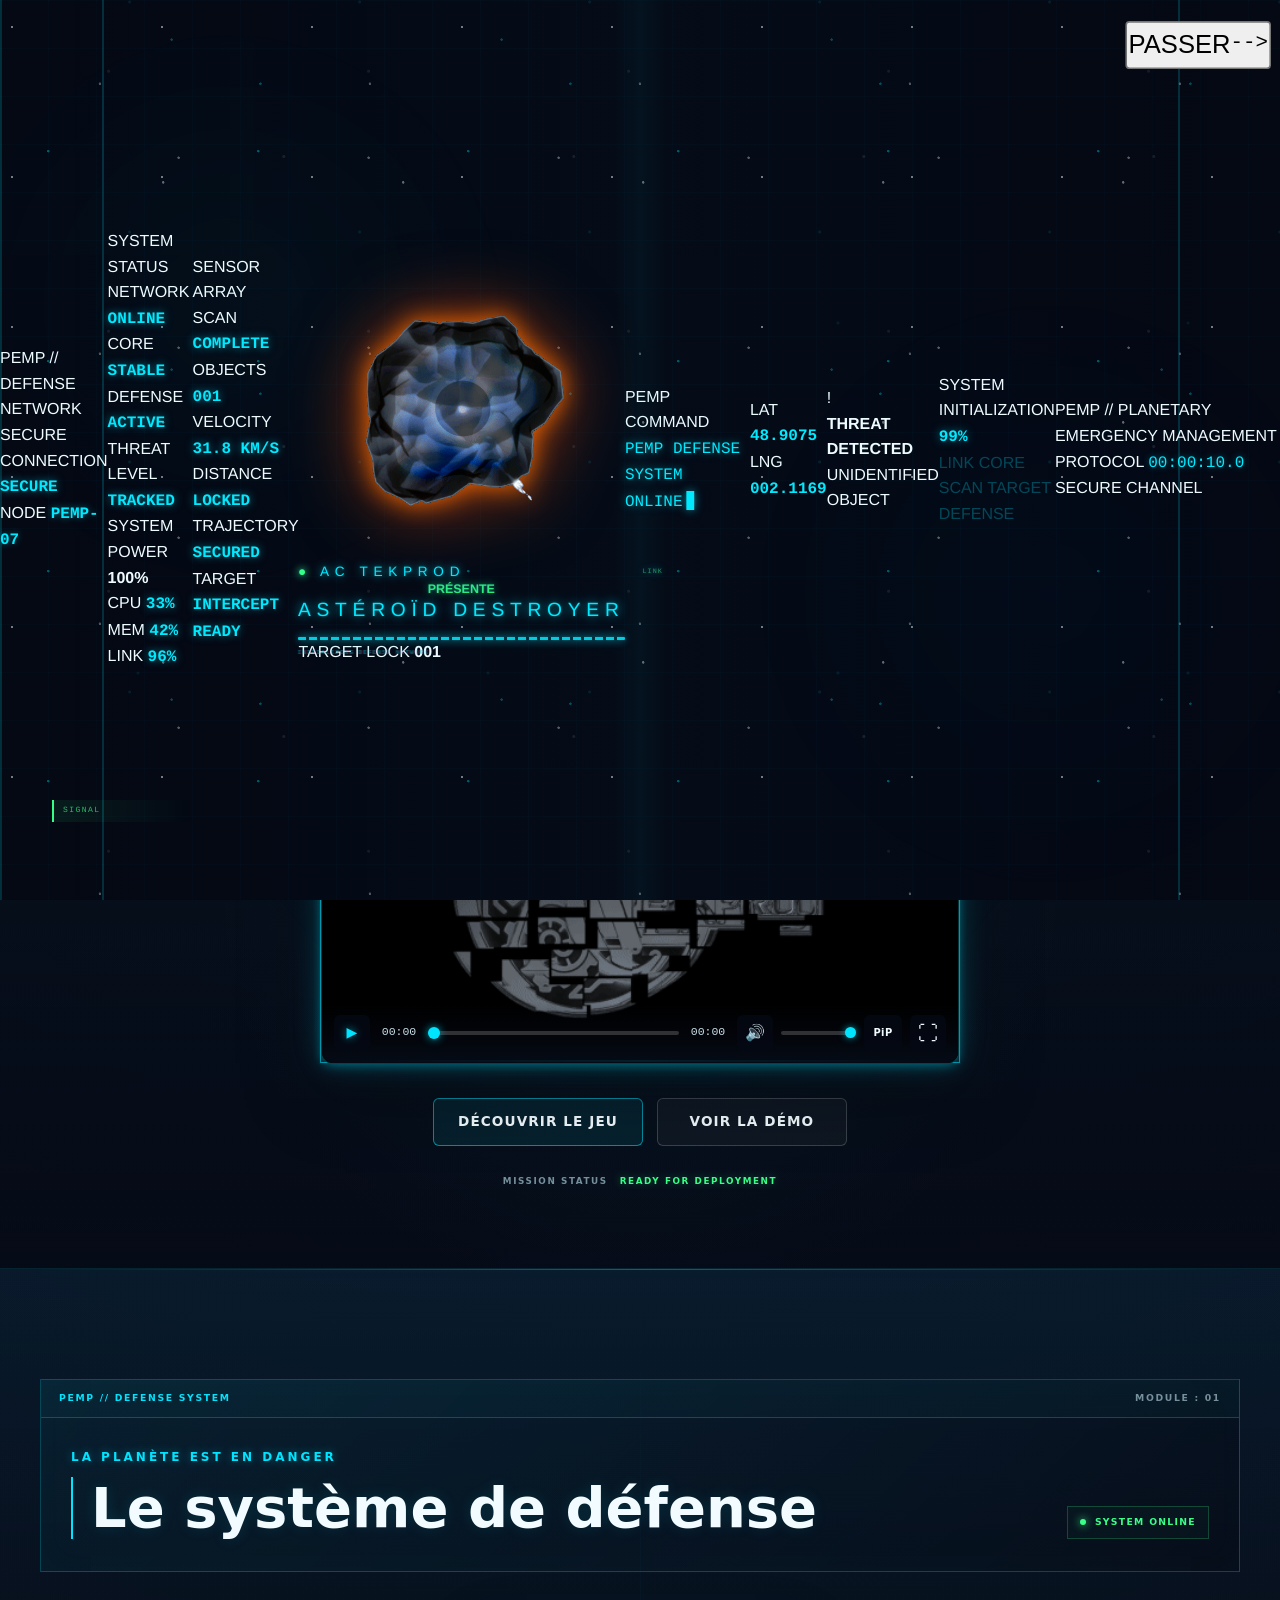
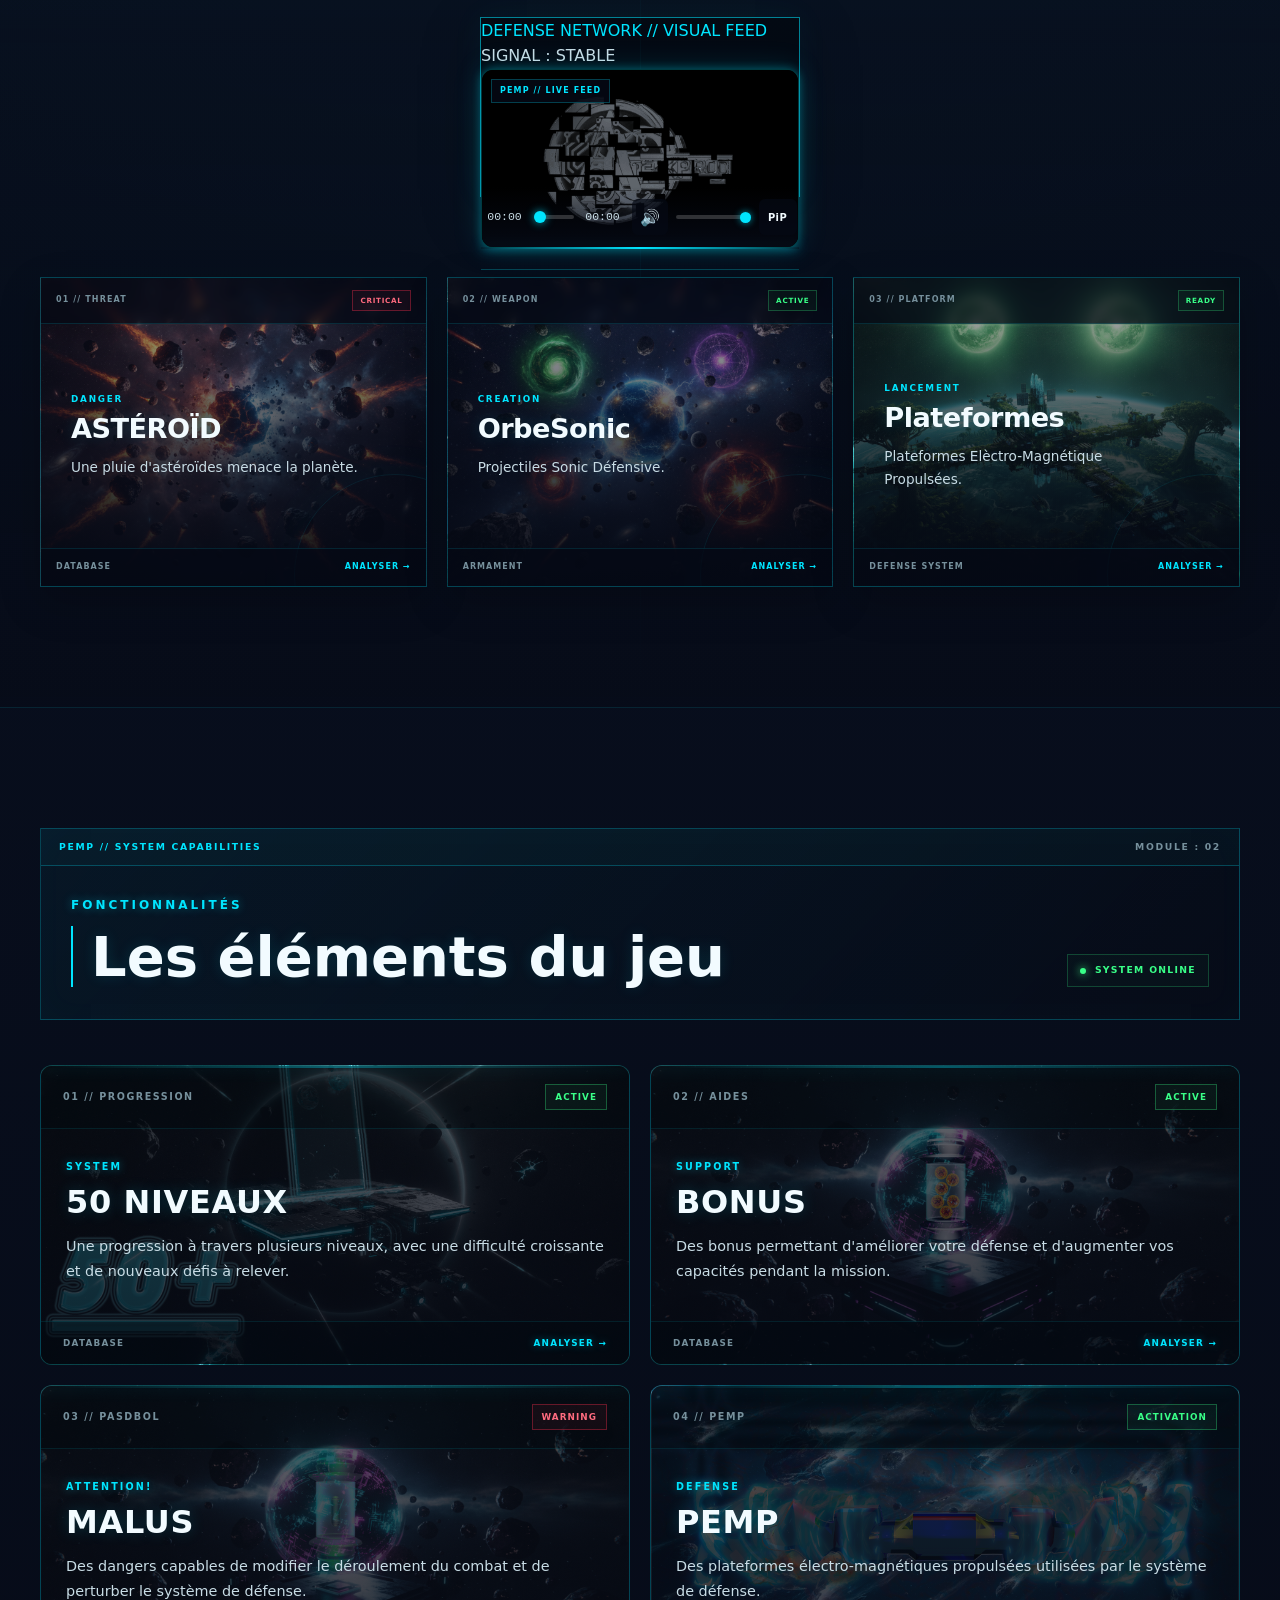
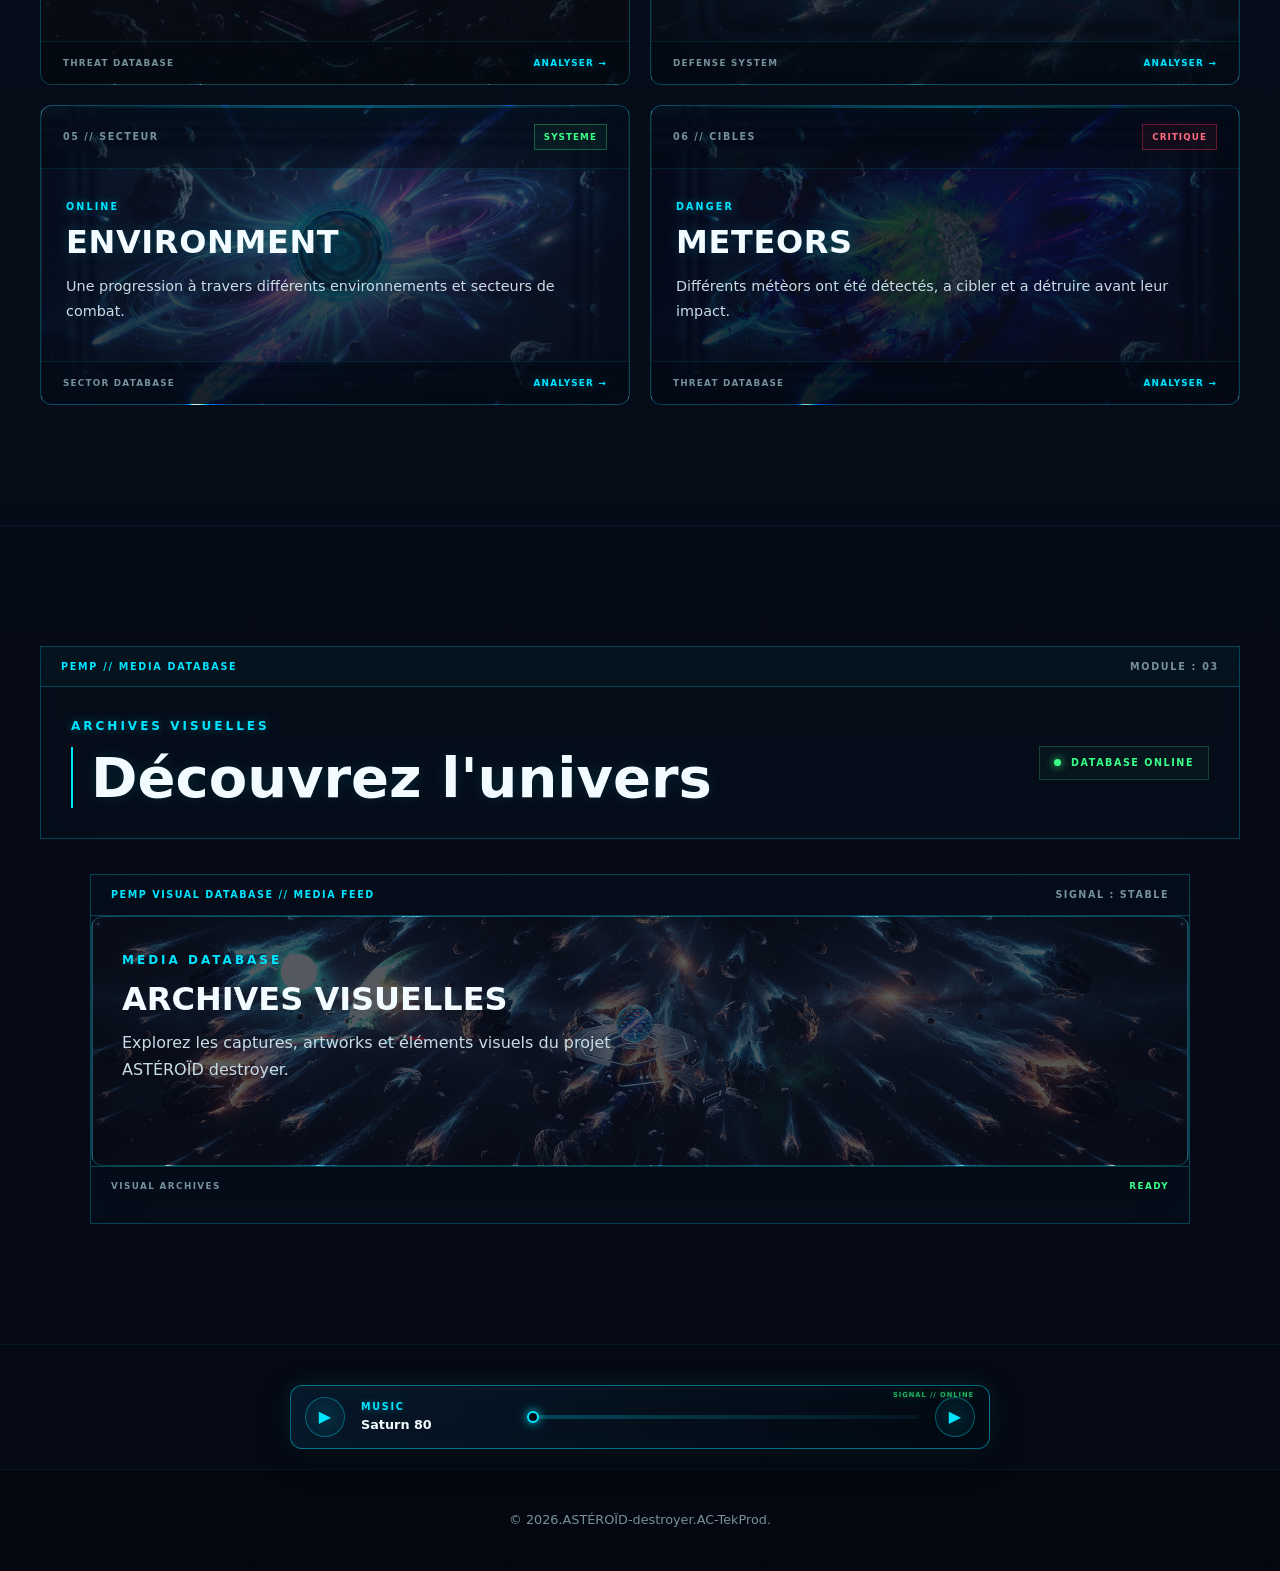
==== commit af6deeec: "Update index.html" ====
--- a/index.html
+++ b/index.html
@@ -1093,7 +1093,7 @@
             <article class="feature-card feature-bonus">
 
                 <div class="feature-card-header">
-                    <span>02 // ENHANCEMENT</span>
+                    <span>02 // AIDES</span>
 
                     <span class="feature-status online">
                         ACTIVE
@@ -1130,7 +1130,7 @@
             <article class="feature-card feature-malus">
 
                 <div class="feature-card-header">
-                    <span>03 // HAZARD</span>
+                    <span>03 // PASDBOL</span>
 
                     <span class="feature-status danger">
                         WARNING
@@ -1140,7 +1140,7 @@
                 <div class="feature-card-content">
 
                     <span class="feature-category">
-                        THREAT
+                        ATTENTION!
                     </span>
 
                     <h3>
@@ -1170,7 +1170,7 @@
                     <span>04 // PEMP</span>
 
                     <span class="feature-status online">
-                        READY
+                        ACTIVATION
                     </span>
                 </div>
 
@@ -1204,21 +1204,21 @@
             <article class="feature-card feature-stages">
 
                 <div class="feature-card-header">
-                    <span>05 // ENVIRONMENT</span>
+                    <span>05 // SECTEUR</span>
 
                     <span class="feature-status online">
+                        SYSTEME
+                    </span>
+                </div>
+
+                <div class="feature-card-content">
+
+                    <span class="feature-category">
                         ONLINE
                     </span>
-                </div>
-
-                <div class="feature-card-content">
-
-                    <span class="feature-category">
-                        SECTOR
-                    </span>
 
                     <h3>
-                        STAGES
+                        ENVIRONMENT
                     </h3>
 
                     <p>
@@ -1241,26 +1241,26 @@
             <article class="feature-card feature-asteroides">
 
                 <div class="feature-card-header">
-                    <span>06 // TARGET</span>
+                    <span>06 // CIBLES</span>
 
                     <span class="feature-status danger">
-                        CRITICAL
+                        CRITIQUE
                     </span>
                 </div>
 
                 <div class="feature-card-content">
 
                     <span class="feature-category">
-                        THREAT
+                        DANGER
                     </span>
 
                     <h3>
-                        ASTÉROÏDES
+                        METEORS
                     </h3>
 
                     <p>
-                        Différents astéroïdes à détecter, cibler
-                        et détruire avant leur impact.
+                        Différents métèors ont été détectés, a cibler
+                        et a détruire avant leur impact.
                     </p>
 
                 </div>
--- a/css/responsive.css
+++ b/css/responsive.css
@@ -6116,6 +6116,748 @@
 /* =========================================================
    FIN — RESPONSIVE PAGE MALUS
    ========================================================= */
+
+
+
+
+
+
+/* =========================================================
+   PEMP // RESPONSIVE
+   1024px / 700px / 360px
+   ========================================================= */
+/* =========================================================
+   TABLETTE / PETIT DESKTOP
+   MAX 1024px
+   ========================================================= */
+
+@media (max-width: 1024px) {
+
+    /* -----------------------------------------------------
+       CONTENEUR
+       ----------------------------------------------------- */
+
+    .pemp-container {
+        width: 94%;
+    }
+
+
+    /* -----------------------------------------------------
+       PAGE
+       ----------------------------------------------------- */
+
+    #pemp-page {
+        padding: 100px 0 80px;
+    }
+
+
+    /* -----------------------------------------------------
+       HEADER
+       ----------------------------------------------------- */
+
+    .pemp-header {
+        padding: 45px 35px 40px;
+        margin-bottom: 50px;
+    }
+
+    .pemp-file-stamp {
+        top: 25px;
+        right: 25px;
+    }
+
+    .pemp-header h1 {
+        font-size: clamp(4rem, 10vw, 6.5rem);
+    }
+
+    .pemp-header h2 {
+        max-width: 750px;
+        font-size: 1.05rem;
+    }
+
+
+    /* -----------------------------------------------------
+       WARNING
+       ----------------------------------------------------- */
+
+    .pemp-warning {
+        margin-bottom: 65px;
+    }
+
+
+    /* -----------------------------------------------------
+       TITRES DE SECTION
+       ----------------------------------------------------- */
+
+    .pemp-section,
+    .pemp-platform-section {
+        margin-bottom: 75px;
+    }
+
+    .pemp-section-heading {
+        gap: 20px;
+    }
+
+
+    /* -----------------------------------------------------
+       OVERVIEW
+       ----------------------------------------------------- */
+
+    .pemp-overview-grid {
+        grid-template-columns: repeat(2, 1fr);
+    }
+
+    .pemp-overview-card:nth-child(2) {
+        border-right: 0;
+    }
+
+    .pemp-overview-card:nth-child(-n + 2) {
+        border-bottom: 1px solid var(--pemp-border-soft);
+    }
+
+
+    /* -----------------------------------------------------
+       CLASSIFICATION
+       ----------------------------------------------------- */
+
+    .pemp-class-row {
+        grid-template-columns:
+            55px
+            minmax(180px, 1fr)
+            130px
+            110px;
+    }
+
+
+    /* -----------------------------------------------------
+       PLATEFORMES
+       ----------------------------------------------------- */
+
+    .pemp-unit {
+        grid-template-columns: 38% 62%;
+        min-height: 175px;
+    }
+
+    .pemp-unit > img {
+        height: 175px;
+        padding: 20px;
+    }
+
+    .pemp-unit-info {
+        padding: 25px 30px;
+    }
+
+    .pemp-unit-info strong {
+        font-size: 0.9rem;
+    }
+
+    .pemp-unit-info p {
+        font-size: 0.75rem;
+    }
+
+
+    /* -----------------------------------------------------
+       RAPPORT FINAL
+       ----------------------------------------------------- */
+
+    .pemp-final-report {
+        margin-top: 80px;
+        padding: 35px;
+    }
+
+}
+
+
+/* =========================================================
+   TABLETTE / MOBILE LARGE
+   MAX 700px
+   ========================================================= */
+
+@media (max-width: 700px) {
+
+    /* -----------------------------------------------------
+       PAGE
+       ----------------------------------------------------- */
+
+    #pemp-page {
+        padding: 85px 0 60px;
+    }
+
+    .pemp-container {
+        width: 92%;
+    }
+
+
+    /* -----------------------------------------------------
+       CLASSIFICATION
+       ----------------------------------------------------- */
+
+    .pemp-classification {
+        flex-direction: column;
+        align-items: flex-start;
+        gap: 8px;
+
+        padding: 12px 14px;
+    }
+
+    .pemp-classification-right {
+        width: 100%;
+        justify-content: space-between;
+    }
+
+
+    /* -----------------------------------------------------
+       HEADER
+       ----------------------------------------------------- */
+
+    .pemp-header {
+        padding: 75px 25px 30px;
+        margin-bottom: 40px;
+    }
+
+    .pemp-file-stamp {
+        top: 20px;
+        right: 20px;
+
+        font-size: 0.5rem;
+    }
+
+    .pemp-file-code {
+        font-size: 0.55rem;
+        line-height: 1.6;
+    }
+
+    .pemp-eyebrow {
+        font-size: 0.58rem;
+        line-height: 1.7;
+    }
+
+    .pemp-header h1 {
+        font-size: clamp(3.5rem, 17vw, 5.5rem);
+    }
+
+    .pemp-header h2 {
+        margin-top: 15px;
+
+        font-size: 0.85rem;
+        line-height: 1.6;
+    }
+
+    .pemp-header-intro {
+        font-size: 0.58rem;
+        line-height: 1.8;
+    }
+
+
+    /* -----------------------------------------------------
+       WARNING
+       ----------------------------------------------------- */
+
+    .pemp-warning {
+        gap: 15px;
+
+        margin-bottom: 55px;
+        padding: 20px;
+    }
+
+    .pemp-warning-symbol {
+        width: 35px;
+        height: 35px;
+
+        font-size: 0.9rem;
+    }
+
+    .pemp-warning strong {
+        font-size: 0.58rem;
+        line-height: 1.6;
+    }
+
+    .pemp-warning p {
+        font-size: 0.72rem;
+        line-height: 1.7;
+    }
+
+
+    /* -----------------------------------------------------
+       SECTIONS
+       ----------------------------------------------------- */
+
+    .pemp-section,
+    .pemp-platform-section {
+        margin-bottom: 60px;
+    }
+
+    .pemp-section-heading {
+        flex-direction: column;
+        align-items: flex-start;
+
+        gap: 15px;
+        margin-bottom: 25px;
+    }
+
+    .pemp-section-heading h2 {
+        font-size: 1.8rem;
+    }
+
+    .pemp-section-status {
+        font-size: 0.5rem;
+    }
+
+
+    /* -----------------------------------------------------
+       OVERVIEW
+       ----------------------------------------------------- */
+
+    .pemp-overview-grid {
+        grid-template-columns: 1fr;
+    }
+
+    .pemp-overview-card {
+        min-height: auto;
+
+        border-right: 0 !important;
+        border-bottom: 1px solid var(--pemp-border-soft);
+    }
+
+    .pemp-overview-card:last-child {
+        border-bottom: 0;
+    }
+
+    .pemp-overview-text {
+        margin-top: 25px;
+    }
+
+    .pemp-overview-text p {
+        font-size: 0.8rem;
+        line-height: 1.8;
+    }
+
+
+    /* -----------------------------------------------------
+       CLASSIFICATION
+       ----------------------------------------------------- */
+
+    .pemp-class-list {
+        overflow: visible;
+    }
+
+    .pemp-class-row {
+        grid-template-columns:
+            45px
+            1fr
+            auto;
+
+        min-height: 65px;
+    }
+
+    .pemp-class-row em {
+        display: none;
+    }
+
+    .pemp-class-row small {
+        padding-right: 15px;
+    }
+
+    .pemp-class-row strong {
+        padding-left: 18px;
+
+        font-size: 0.65rem;
+    }
+
+
+    /* -----------------------------------------------------
+       DESCRIPTION
+       ----------------------------------------------------- */
+
+    .pemp-class-description {
+        margin-bottom: 25px;
+
+        font-size: 0.76rem;
+        line-height: 1.8;
+    }
+
+
+    /* -----------------------------------------------------
+       TABLEAU PEMP
+       ----------------------------------------------------- */
+
+    /*
+       On conserve une présentation
+       image à gauche / texte à droite,
+       mais avec des proportions adaptées.
+    */
+
+    .pemp-unit {
+        grid-template-columns: 42% 58%;
+
+        min-height: 155px;
+    }
+
+    .pemp-unit > img {
+        height: 155px;
+
+        padding: 15px;
+    }
+
+    .pemp-unit-info {
+        padding: 20px;
+    }
+
+    .pemp-unit-info::before {
+        top: 18px;
+        bottom: 18px;
+    }
+
+    .pemp-unit-info span {
+        font-size: 0.5rem;
+    }
+
+    .pemp-unit-info strong {
+        margin-bottom: 8px;
+
+        font-size: 0.72rem;
+        line-height: 1.4;
+    }
+
+    .pemp-unit-info p {
+        font-size: 0.65rem;
+        line-height: 1.6;
+    }
+
+    .pemp-unit::after {
+        display: none;
+    }
+
+
+    /* -----------------------------------------------------
+       WARNING VELOCITY
+       ----------------------------------------------------- */
+
+    .pemp-critical-warning {
+        flex-direction: column;
+        gap: 8px;
+
+        font-size: 0.5rem;
+        line-height: 1.5;
+    }
+
+
+    /* -----------------------------------------------------
+       RAPPORT FINAL
+       ----------------------------------------------------- */
+
+    .pemp-final-report {
+        margin-top: 65px;
+        padding: 25px;
+    }
+
+    .pemp-final-report h2 {
+        font-size: 1.5rem;
+        line-height: 1.3;
+    }
+
+    .pemp-final-report p {
+        font-size: 0.75rem;
+        line-height: 1.8;
+    }
+
+    .pemp-final-status {
+        flex-direction: column;
+        align-items: flex-start;
+    }
+
+    .pemp-final-status strong {
+        font-size: 0.58rem;
+    }
+
+
+    /* -----------------------------------------------------
+       FOOTER DOSSIER
+       ----------------------------------------------------- */
+
+    .pemp-file-footer {
+        flex-direction: column;
+        align-items: flex-start;
+        gap: 8px;
+
+        font-size: 0.48rem;
+        line-height: 1.6;
+    }
+
+}
+
+
+/* =========================================================
+   MOBILE
+   MAX 360px
+   ========================================================= */
+
+@media (max-width: 360px) {
+
+    /* -----------------------------------------------------
+       PAGE
+       ----------------------------------------------------- */
+
+    #pemp-page {
+        padding: 75px 0 50px;
+    }
+
+    .pemp-container {
+        width: 94%;
+    }
+
+
+    /* -----------------------------------------------------
+       CLASSIFICATION
+       ----------------------------------------------------- */
+
+    .pemp-classification {
+        padding: 10px 11px;
+    }
+
+    .pemp-classification-left,
+    .pemp-classification-right {
+        font-size: 0.48rem;
+        letter-spacing: 0.1em;
+    }
+
+
+    /* -----------------------------------------------------
+       HEADER
+       ----------------------------------------------------- */
+
+    .pemp-header {
+        padding: 70px 18px 25px;
+    }
+
+    .pemp-file-stamp {
+        top: 18px;
+        right: 15px;
+
+        padding: 5px 8px;
+
+        font-size: 0.44rem;
+        letter-spacing: 0.12em;
+    }
+
+    .pemp-file-code {
+        font-size: 0.48rem;
+    }
+
+    .pemp-eyebrow {
+        font-size: 0.5rem;
+    }
+
+    .pemp-header h1 {
+        font-size: 3.5rem;
+        letter-spacing: 0.05em;
+    }
+
+    .pemp-header h2 {
+        font-size: 0.72rem;
+        letter-spacing: 0.08em;
+    }
+
+    .pemp-header-intro {
+        font-size: 0.5rem;
+    }
+
+
+    /* -----------------------------------------------------
+       WARNING
+       ----------------------------------------------------- */
+
+    .pemp-warning {
+        padding: 17px;
+    }
+
+    .pemp-warning-symbol {
+        width: 30px;
+        height: 30px;
+    }
+
+    .pemp-warning strong {
+        font-size: 0.5rem;
+    }
+
+    .pemp-warning p {
+        font-size: 0.65rem;
+    }
+
+
+    /* -----------------------------------------------------
+       TITRES
+       ----------------------------------------------------- */
+
+    .pemp-section-number {
+        font-size: 0.52rem;
+    }
+
+    .pemp-section-heading h2 {
+        font-size: 1.45rem;
+    }
+
+    .pemp-section-status {
+        padding: 6px 9px;
+
+        font-size: 0.44rem;
+    }
+
+    .pemp-class-code {
+        font-size: 0.48rem;
+    }
+
+
+    /* -----------------------------------------------------
+       OVERVIEW
+       ----------------------------------------------------- */
+
+    .pemp-overview-card {
+        padding: 20px;
+    }
+
+    .pemp-overview-card > span {
+        font-size: 0.5rem;
+    }
+
+    .pemp-overview-card strong {
+        font-size: 0.82rem;
+    }
+
+    .pemp-overview-card p {
+        font-size: 0.65rem;
+    }
+
+
+    /* -----------------------------------------------------
+       CLASSIFICATION
+       ----------------------------------------------------- */
+
+    .pemp-class-row {
+        grid-template-columns:
+            35px
+            1fr
+            auto;
+
+        min-height: 58px;
+    }
+
+    .pemp-class-row > span {
+        font-size: 0.5rem;
+    }
+
+    .pemp-class-row strong {
+        padding-left: 12px;
+
+        font-size: 0.55rem;
+        letter-spacing: 0.08em;
+    }
+
+    .pemp-class-row small {
+        padding-right: 10px;
+
+        font-size: 0.45rem;
+    }
+
+
+    /* -----------------------------------------------------
+       PLATEFORMES
+       ----------------------------------------------------- */
+
+    /*
+       À 360px on garde toujours
+       image + texte côte à côte,
+       mais l'image devient plus compacte.
+    */
+
+    .pemp-unit {
+        grid-template-columns: 38% 62%;
+
+        min-height: 135px;
+    }
+
+    .pemp-unit > img {
+        height: 135px;
+
+        padding: 10px;
+    }
+
+    .pemp-unit-info {
+        padding: 15px;
+    }
+
+    .pemp-unit-info::before {
+        top: 15px;
+        bottom: 15px;
+    }
+
+    .pemp-unit-info span {
+        margin-bottom: 5px;
+
+        font-size: 0.43rem;
+        letter-spacing: 0.1em;
+    }
+
+    .pemp-unit-info strong {
+        margin-bottom: 6px;
+
+        font-size: 0.58rem;
+        line-height: 1.35;
+    }
+
+    .pemp-unit-info p {
+        font-size: 0.54rem;
+        line-height: 1.5;
+    }
+
+
+    /* -----------------------------------------------------
+       CRITICAL WARNING
+       ----------------------------------------------------- */
+
+    .pemp-critical-warning {
+        padding: 10px 12px;
+
+        font-size: 0.44rem;
+    }
+
+
+    /* -----------------------------------------------------
+       RAPPORT FINAL
+       ----------------------------------------------------- */
+
+    .pemp-final-report {
+        padding: 20px;
+    }
+
+    .pemp-final-report h2 {
+        font-size: 1.2rem;
+    }
+
+    .pemp-final-report p {
+        font-size: 0.65rem;
+    }
+
+    .pemp-final-status span,
+    .pemp-final-status strong {
+        font-size: 0.48rem;
+    }
+
+
+    /* -----------------------------------------------------
+       FOOTER
+       ----------------------------------------------------- */
+
+    .pemp-file-footer {
+        font-size: 0.42rem;
+    }
+
+}
+
+/* =========================================================
+   FIN — RESPONSIVE PAGE PEMP
+   ========================================================= */
+
+
 
 
 
